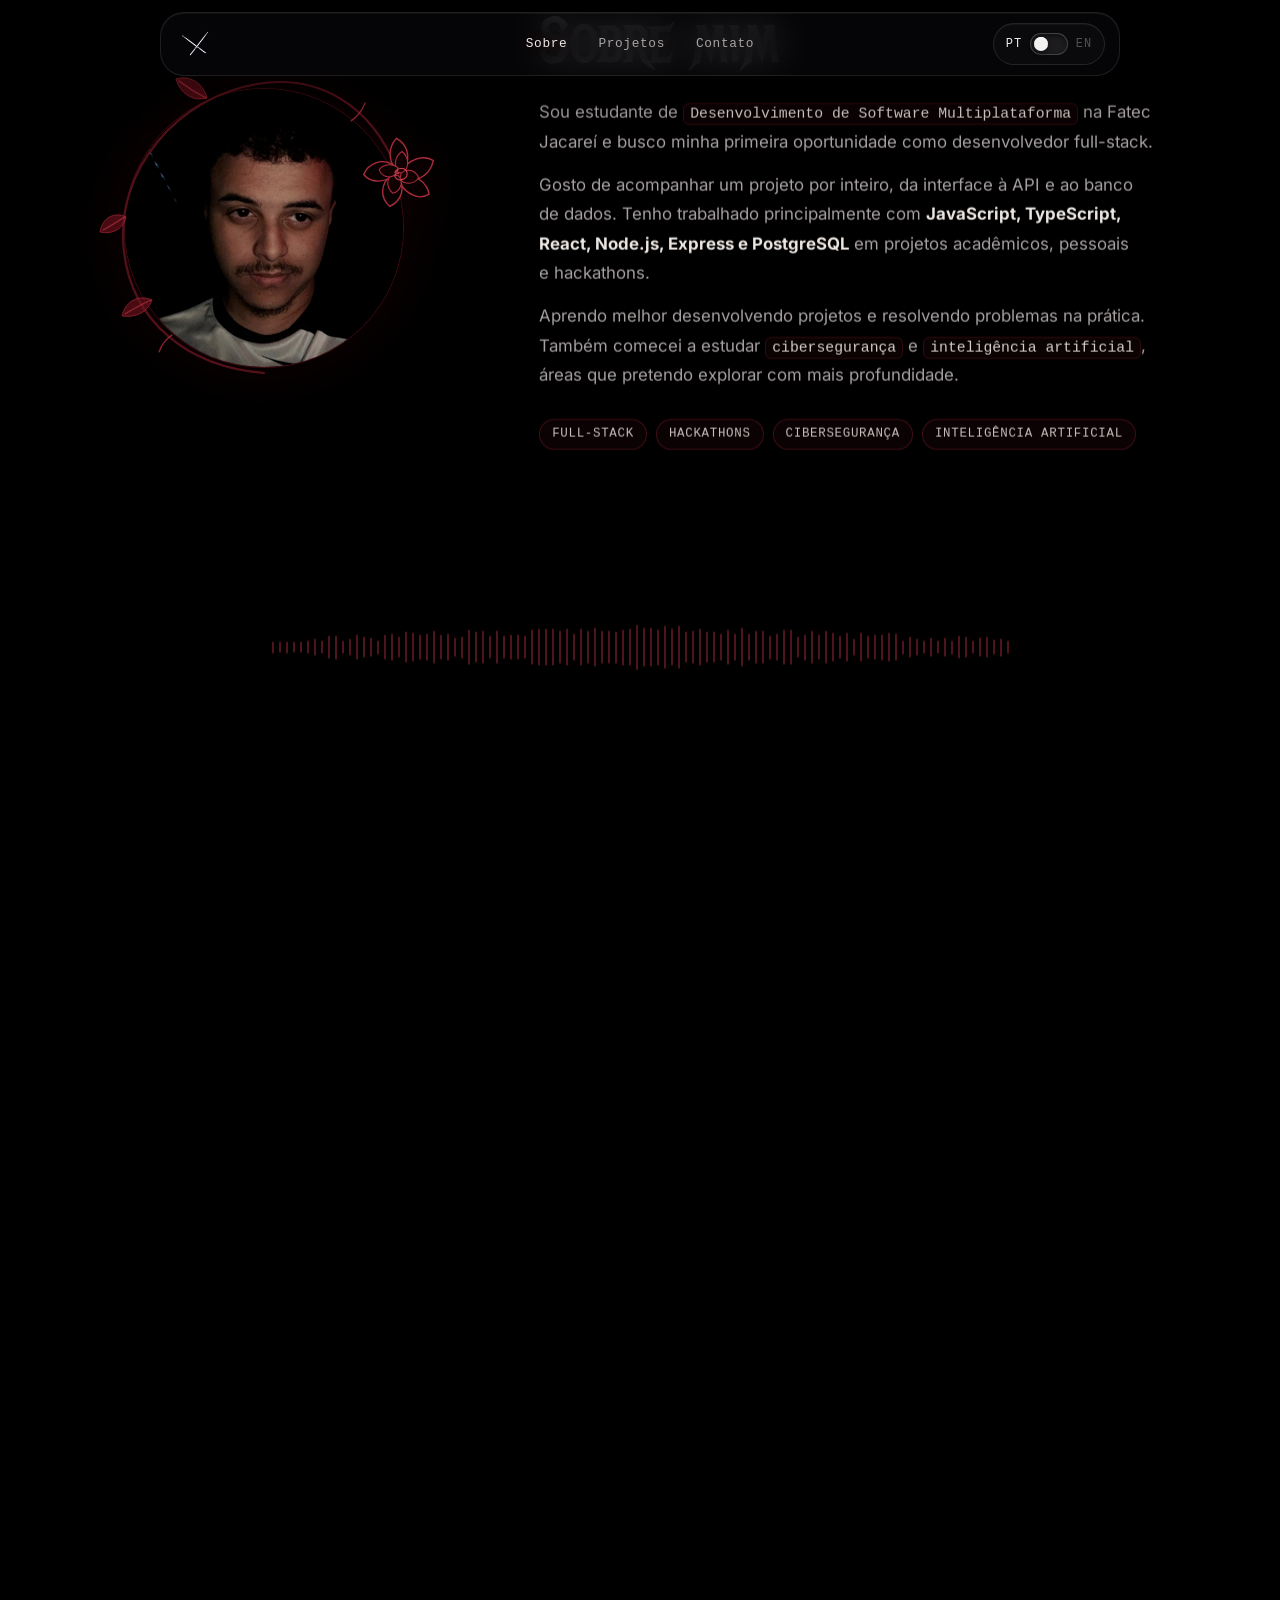
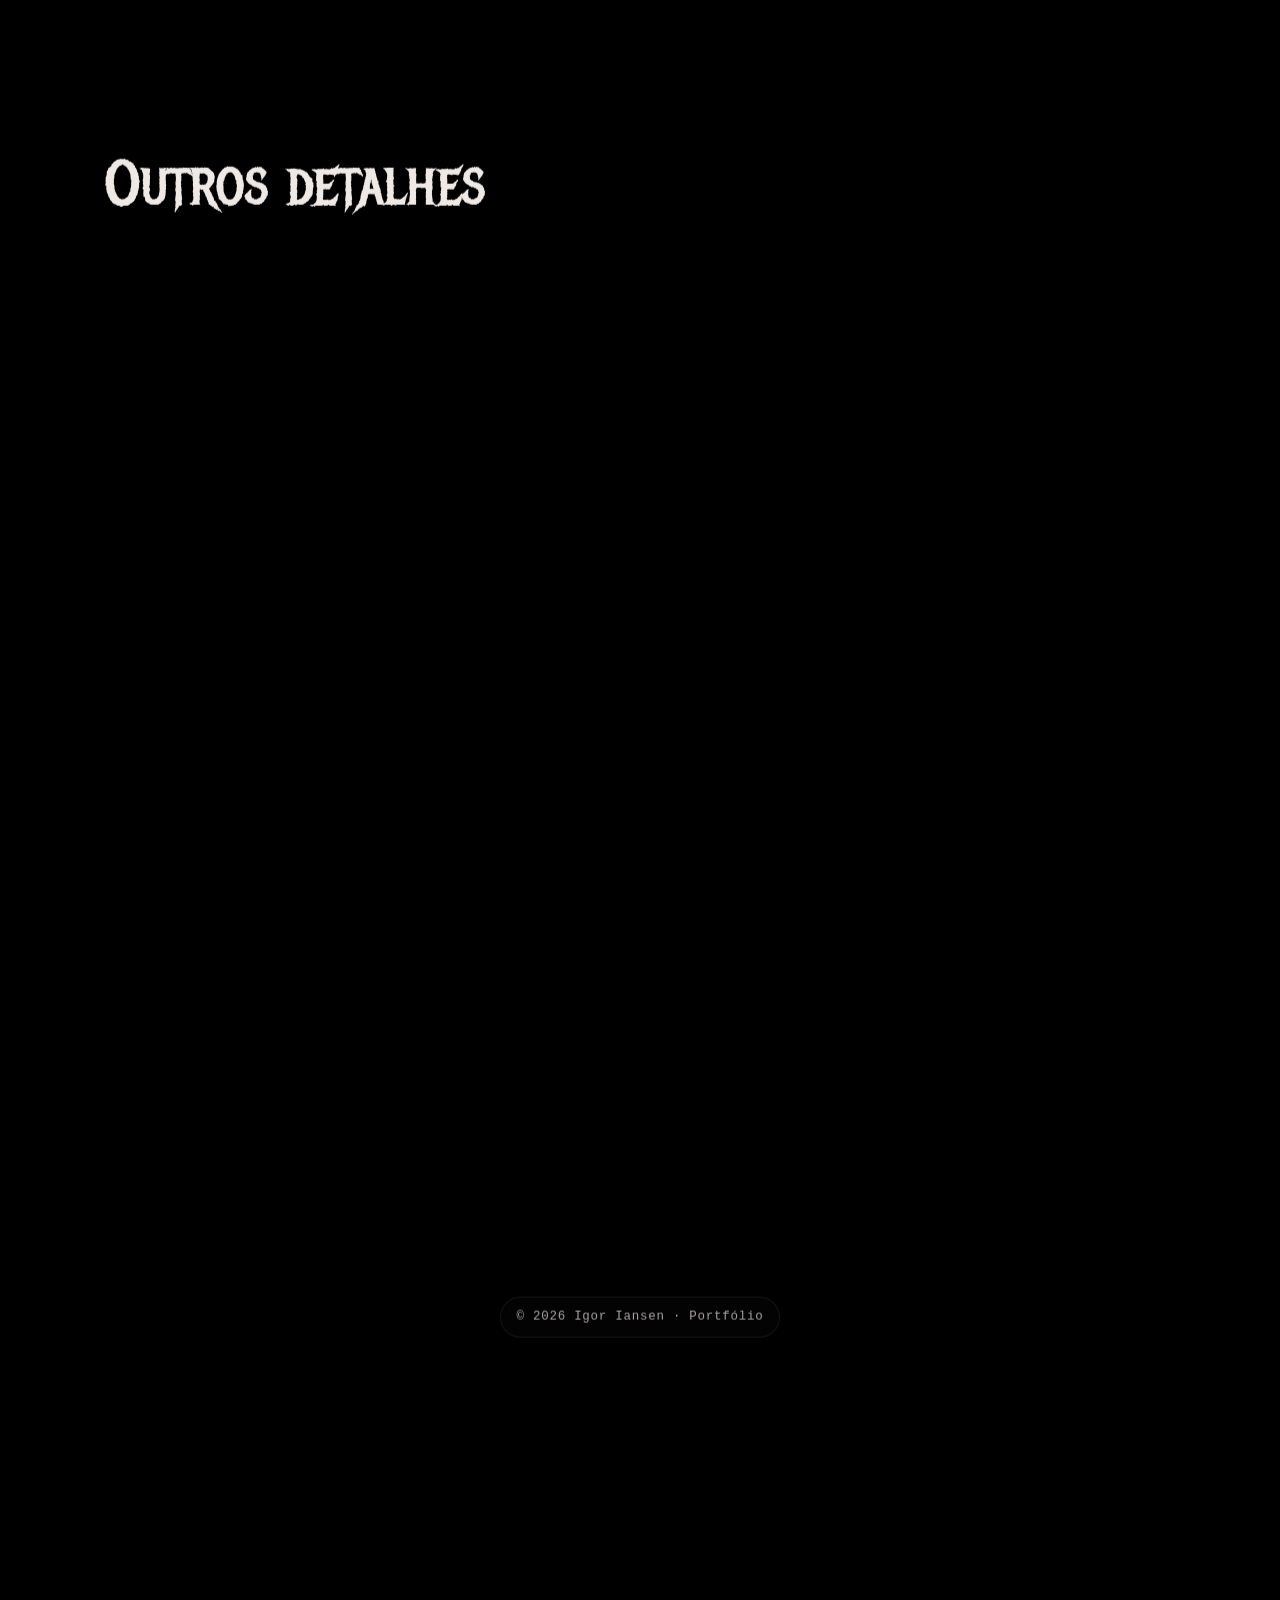
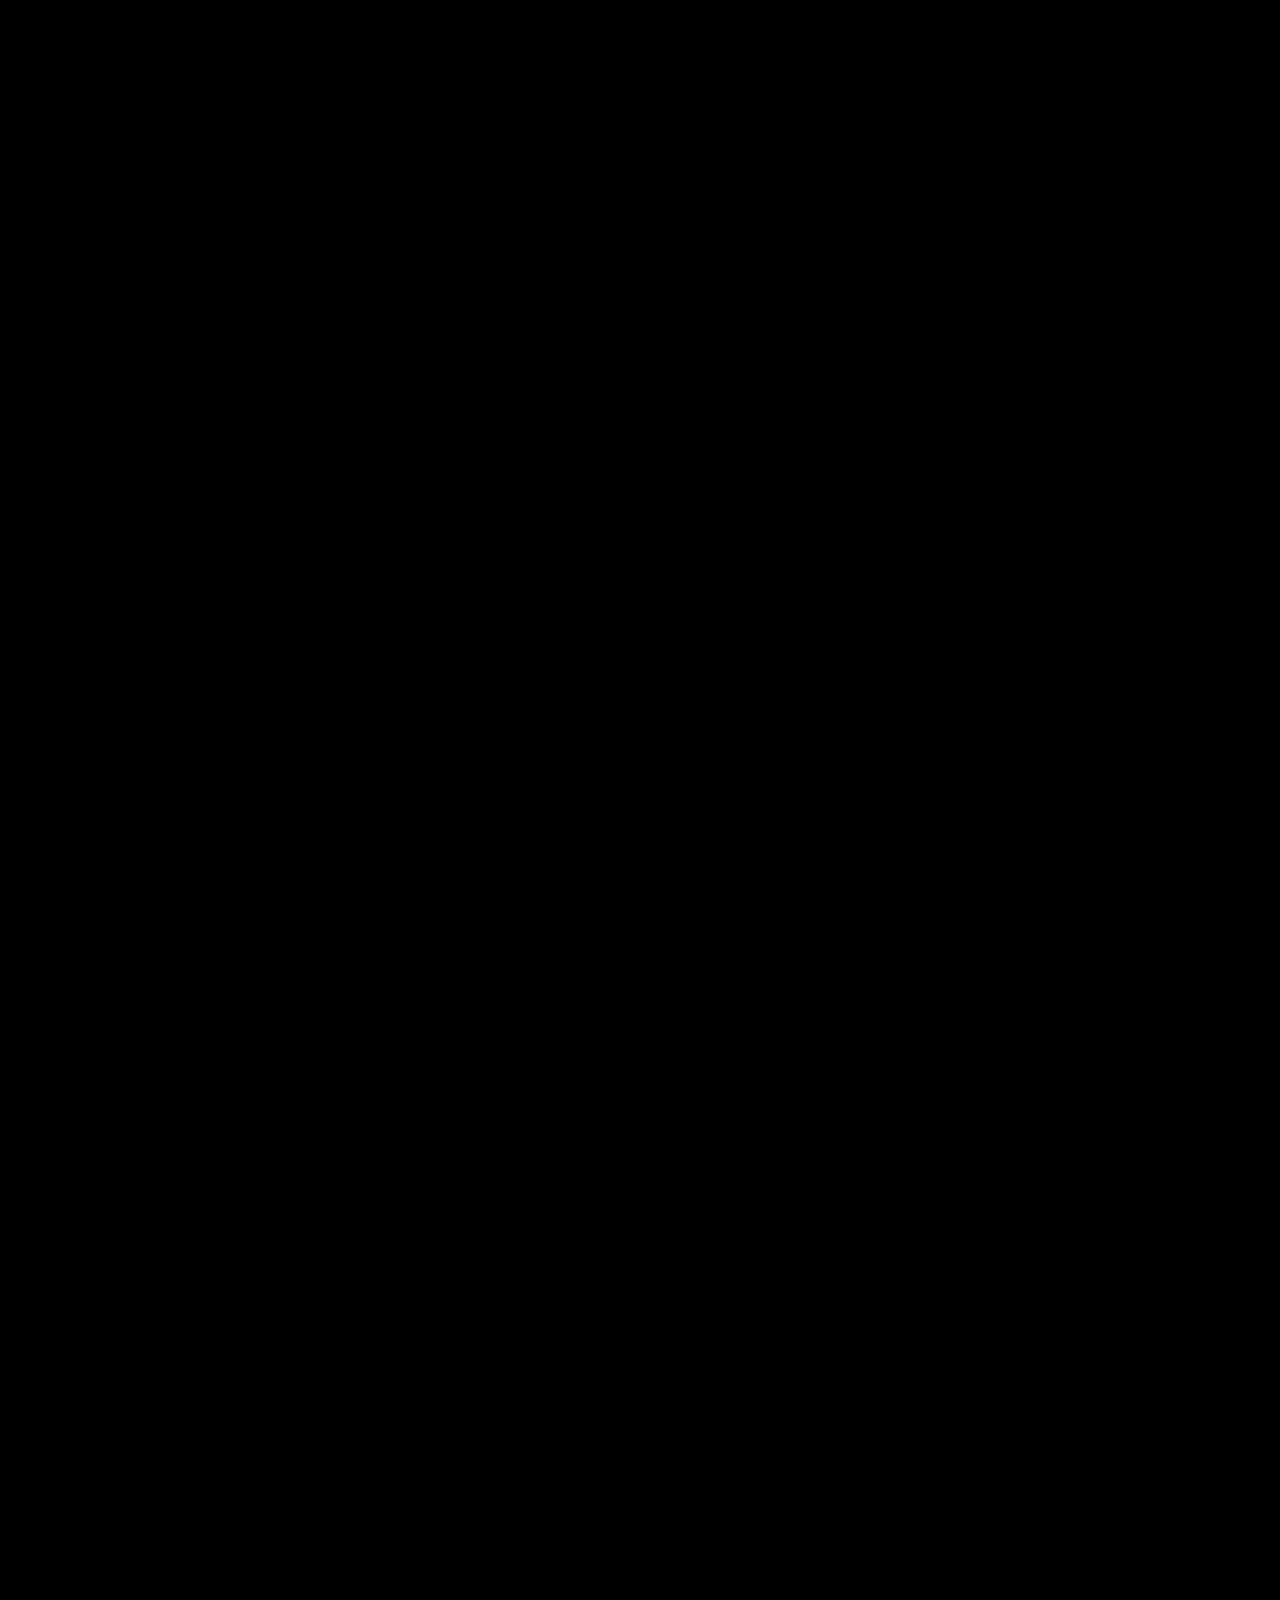
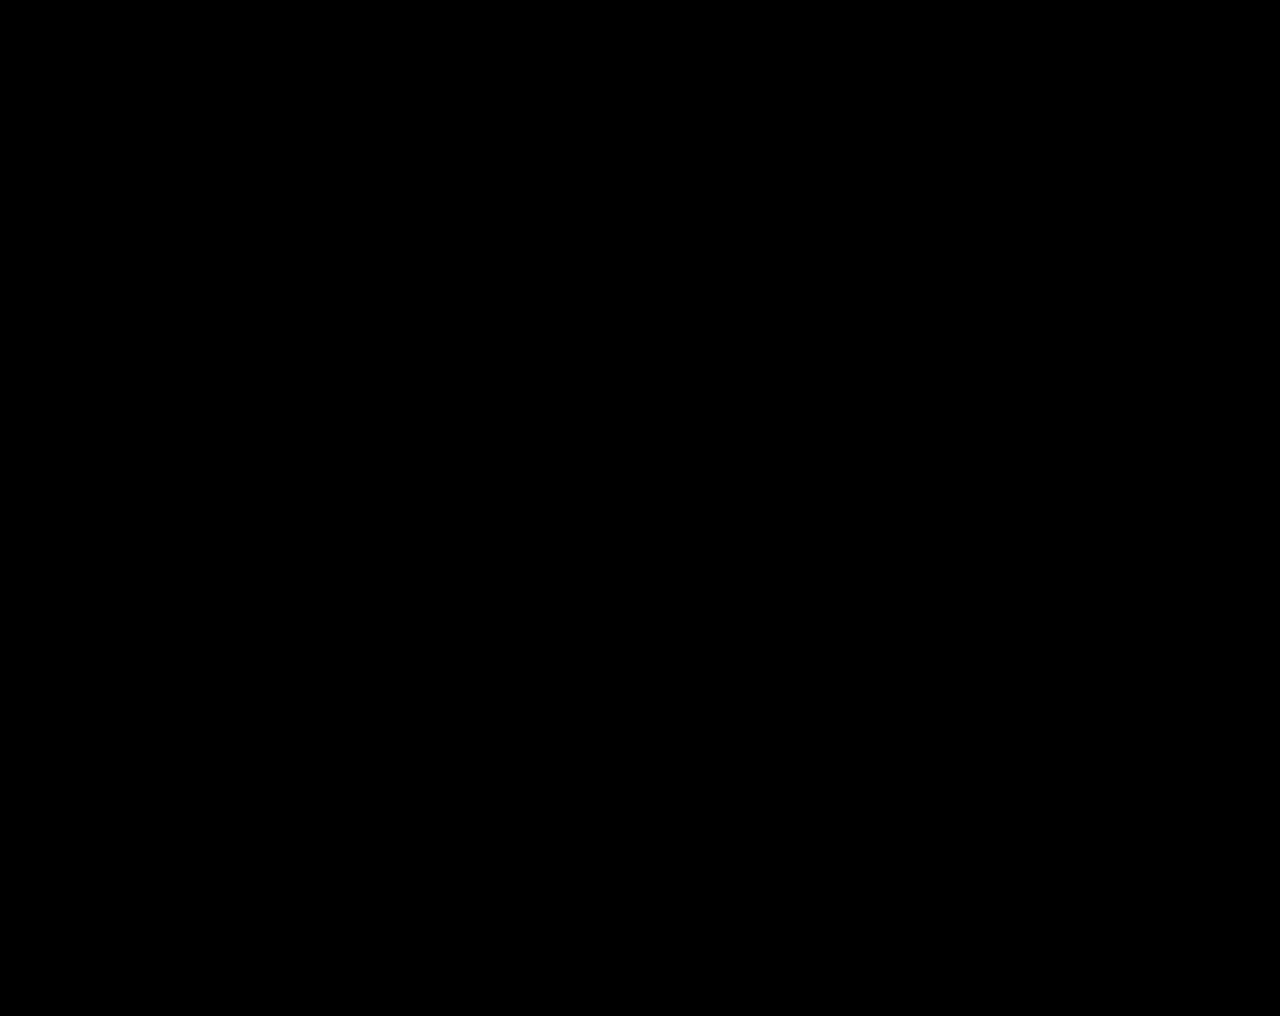
==== docs/index.html @ 5fbe1f59 "feat: estrutura versao completa do portfolio" ====
<!doctype html>
<html lang="pt-BR">
  <head>
    <meta charset="UTF-8" />
    <meta name="viewport" content="width=device-width, initial-scale=1.0" />
    <title>Igor Iansen — Portfólio</title>
    <meta
      name="description"
      content="Portfólio de Igor Iansen, estudante de Desenvolvimento de Software Multiplataforma e desenvolvedor full-stack em início de carreira."
    />
    <meta name="theme-color" content="#000000" />
    <meta name="color-scheme" content="dark" />

    <link
      rel="preload"
      href="assets/fonts/metal-mania-v23-latin-regular.woff2"
      as="font"
      type="font/woff2"
      crossorigin
    />
    <link
      rel="preload"
      href="assets/fonts/inter-v20-latin-regular.woff2"
      as="font"
      type="font/woff2"
      crossorigin
    />
    <link
      rel="preload"
      href="assets/fonts/inter-v20-latin-700.woff2"
      as="font"
      type="font/woff2"
      crossorigin
    />

    <link rel="stylesheet" href="assets/css/style.css" />
    <link rel="stylesheet" href="assets/css/navbar.css" />
    <link rel="stylesheet" href="assets/css/hero.css" />
    <link rel="stylesheet" href="assets/css/stack.css" />
    <link rel="stylesheet" href="assets/css/about.css" />
    <link rel="stylesheet" href="assets/css/projects.css" />
    <link rel="stylesheet" href="assets/css/sections.css" />
    <link rel="stylesheet" href="assets/css/modal.css" />
    <link rel="stylesheet" href="assets/css/responsive.css" />
  </head>
  <body>
    <a class="skip-link" href="#conteudo" data-i18n="aria.pular"
      >Pular para o conteúdo</a
    >

    <canvas id="linesCanvas" aria-hidden="true"></canvas>
    <canvas id="cursorCanvas" aria-hidden="true"></canvas>

    <div class="finale" id="finale">
      <canvas id="galaxyCanvas" aria-hidden="true"></canvas>
    </div>
    <svg class="svg-defs" aria-hidden="true">
      <filter id="grain-texture">
        <feTurbulence
          type="fractalNoise"
          baseFrequency="0.9"
          numOctaves="2"
          seed="3"
          result="grain"
        />
        <feColorMatrix
          in="grain"
          type="matrix"
          values="0 0 0 0 0  0 0 0 0 0  0 0 0 0 0  0 0 0 0.07 0"
        />
      </filter>
    </svg>

    <header class="navbar" id="navbar">
      <a
        class="navbar__home"
        href="#hero"
        aria-label="Voltar ao início"
        data-i18n-aria="aria.inicio"
      >
        <img
          src="assets/media/drumsticks-navbar.png"
          alt=""
          width="192"
          height="158"
        />
      </a>

      <nav
        class="navbar__links"
        aria-label="Navegação principal"
        data-i18n-aria="aria.navegacao"
      >
        <a
          class="navbar__nav-link"
          href="#sobre"
          data-i18n="nav.sobre"
          data-text="Sobre"
          >Sobre</a
        >
        <a
          class="navbar__nav-link"
          href="#projetos"
          data-i18n="nav.projetos"
          data-text="Projetos"
          >Projetos</a
        >
        <a
          class="navbar__nav-link"
          href="#contato"
          data-i18n="nav.contato"
          data-text="Contato"
          >Contato</a
        >
      </nav>

      <button
        class="navbar__lang"
        id="langToggle"
        type="button"
        role="switch"
        aria-checked="false"
        aria-label="Mudar para inglês"
        data-i18n-aria="aria.idioma"
      >
        <span
          class="navbar__lang-label navbar__lang-label--pt"
          aria-hidden="true"
          >PT</span
        >
        <span class="navbar__lang-track" aria-hidden="true"
          ><span class="navbar__lang-thumb"></span
        ></span>
        <span
          class="navbar__lang-label navbar__lang-label--en"
          aria-hidden="true"
          >EN</span
        >
      </button>
    </header>

    <div id="scrollContainer">
      <main id="conteudo">
        <section class="hero" id="hero">
          <div class="hero__catalog" aria-hidden="true">
            <span>SIDE A</span><span>TRACK 01</span><span>DSM / 2026</span>
          </div>
          <div class="hero__content">
            <h1 class="hero__title" data-i18n="hero.title">
              <span class="hero__name">Igor Iansen</span>
              <span class="hero__statement"
                >Desenvolvimento full-stack,
                <em
                  class="hero__rupture"
                  data-text="da interface ao banco de dados."
                  >da interface ao banco de dados.</em
                ></span
              >
            </h1>
            <p class="hero__subtitle" data-i18n="hero.subtitle">
              Sou estudante de Desenvolvimento de Software Multiplataforma na
              Fatec Jacareí. Aqui reúno projetos acadêmicos, pessoais e
              trabalhos desenvolvidos em hackathons.
            </p>
            <div class="hero__scroll-hint" data-i18n="hero.scroll">
              ↓ conheça meu trabalho
            </div>
          </div>
        </section>

        <section
          class="ticker"
          tabindex="0"
          aria-label="Tecnologias e ferramentas"
          data-i18n-aria="aria.stack"
        >
          <h2 class="ticker__label" data-i18n="stack.titulo">
            TECNOLOGIAS / FERRAMENTAS
          </h2>
          <div class="ticker__track" id="stackTicker">
            <ul class="ticker__group">
              <li class="ticker-tech">
                <svg aria-hidden="true" focusable="false"><use href="assets/icons/stack.svg#html5"></use></svg><span
                  >HTML5</span
                >
              </li>
              <li class="ticker-tech">
                <svg aria-hidden="true" focusable="false"><use href="assets/icons/stack.svg#css"></use></svg><span>CSS</span>
              </li>
              <li class="ticker-tech">
                <svg aria-hidden="true" focusable="false"><use href="assets/icons/stack.svg#javascript"></use></svg><span
                  >JavaScript</span
                >
              </li>
              <li class="ticker-tech">
                <svg aria-hidden="true" focusable="false"><use href="assets/icons/stack.svg#typescript"></use></svg><span
                  >TypeScript</span
                >
              </li>
              <li class="ticker-tech">
                <svg aria-hidden="true" focusable="false"><use href="assets/icons/stack.svg#python"></use></svg><span
                  >Python</span
                >
              </li>
              <li class="ticker-tech">
                <svg aria-hidden="true" focusable="false"><use href="assets/icons/stack.svg#nodedotjs"></use></svg><span
                  >Node.js</span
                >
              </li>
              <li class="ticker-tech">
                <svg aria-hidden="true" focusable="false"><use href="assets/icons/stack.svg#react"></use></svg><span
                  >React</span
                >
              </li>
              <li class="ticker-tech">
                <svg aria-hidden="true" focusable="false"><use href="assets/icons/stack.svg#kotlin"></use></svg><span
                  >Kotlin</span
                >
              </li>
              <li class="ticker-tech">
                <svg aria-hidden="true" focusable="false"><use href="assets/icons/stack.svg#jetpackcompose"></use></svg><span
                  >Jetpack Compose</span
                >
              </li>
              <li class="ticker-tech">
                <svg aria-hidden="true" focusable="false"><use href="assets/icons/stack.svg#insomnia"></use></svg><span
                  >Insomnia</span
                >
              </li>
              <li class="ticker-tech">
                <svg aria-hidden="true" focusable="false"><use href="assets/icons/stack.svg#figma"></use></svg><span
                  >Figma</span
                >
              </li>
              <li class="ticker-tech">
                <svg aria-hidden="true" focusable="false"><use href="assets/icons/stack.svg#postgresql"></use></svg><span
                  >PostgreSQL</span
                >
              </li>
              <li class="ticker-tech">
                <svg aria-hidden="true" focusable="false"><use href="assets/icons/stack.svg#docker"></use></svg><span
                  >Docker</span
                >
              </li>
              <li class="ticker-tech">
                <svg aria-hidden="true" focusable="false"><use href="assets/icons/stack.svg#tailwindcss"></use></svg><span
                  >Tailwind CSS</span
                >
              </li>
              <li class="ticker-tech">
                <svg aria-hidden="true" focusable="false"><use href="assets/icons/stack.svg#express"></use></svg><span
                  >Express</span
                >
              </li>
              <li class="ticker-tech">
                <svg aria-hidden="true" focusable="false"><use href="assets/icons/stack.svg#git"></use></svg><span>Git</span>
              </li>
              <li class="ticker-tech">
                <svg aria-hidden="true" focusable="false"><use href="assets/icons/stack.svg#supabase"></use></svg><span
                  >Supabase</span
                >
              </li>
              <li class="ticker-tech">
                <svg aria-hidden="true" focusable="false"><use href="assets/icons/stack.svg#vercel"></use></svg><span
                  >Vercel</span
                >
              </li>
              <li class="ticker-tech">
                <svg aria-hidden="true" focusable="false"><use href="assets/icons/stack.svg#render"></use></svg><span
                  >Render</span
                >
              </li>
              <li class="ticker-tech">
                <svg aria-hidden="true" focusable="false"><use href="assets/icons/stack.svg#vite"></use></svg><span
                  >Vite</span
                >
              </li>
              <li class="ticker-tech">
                <svg aria-hidden="true" focusable="false"><use href="assets/icons/stack.svg#androidstudio"></use></svg><span
                  >Android Studio</span
                >
              </li>
            </ul>
          </div>
        </section>

        <section class="sobre reveal" id="sobre">
          <div class="sobre__foto">
            <svg class="vine" viewBox="0 0 320 320" aria-hidden="true">
              <path
                class="vine__stem vine__stem--1"
                pathLength="1"
                d="M 160 305 C 83 299, 28 253, 20 184 C 10 101, 75 29, 153 16 C 213 6, 267 35, 294 104"
                fill="none"
                stroke="var(--blood)"
                stroke-width="2.2"
                stroke-linecap="round"
              />

              <g class="vine__leaf" style="--delay: 0.45s">
                <path
                  class="leaf__blade"
                  d="M 48 232 C 34 226, 21 234, 18 248 C 32 250, 44 244, 48 232 Z"
                />
                <path
                  class="leaf__vein"
                  d="M 21 246 C 31 240, 38 236, 47 232"
                />
              </g>
              <g class="vine__leaf" style="--delay: 0.8s">
                <path
                  class="leaf__blade"
                  d="M 22 149 C 9 143, -2 151, -4 164 C 9 167, 20 160, 22 149 Z"
                />
                <path class="leaf__vein" d="M -1 162 C 8 157, 14 153, 21 149" />
              </g>
              <g class="vine__leaf" style="--delay: 1.15s">
                <path
                  class="leaf__blade"
                  d="M 103 30 C 99 15, 86 7, 72 11 C 76 25, 88 34, 103 30 Z"
                />
                <path class="leaf__vein" d="M 75 13 C 84 20, 92 25, 102 30" />
              </g>

              <path
                class="vine__thorn"
                style="--delay: 1.35s"
                d="M 68 267 Q 59 273, 55 284"
              />
              <path
                class="vine__thorn"
                style="--delay: 1.55s"
                d="M 247 53 Q 257 46, 261 35"
              />

              <g class="vine__rose" transform="translate(294 104) scale(.82)">
                <path
                  class="petal petal--1"
                  pathLength="1"
                  d="M 0 0 C -12 -12, -13 -29, -2 -41 C 11 -34, 16 -18, 8 -5 Z"
                />
                <path
                  class="petal petal--2"
                  pathLength="1"
                  d="M 3 0 C 13 -15, 30 -22, 43 -14 C 40 1, 27 12, 10 10 Z"
                />
                <path
                  class="petal petal--3"
                  pathLength="1"
                  d="M 4 4 C 20 2, 35 12, 38 27 C 25 35, 10 27, 2 13 Z"
                />
                <path
                  class="petal petal--4"
                  pathLength="1"
                  d="M 0 5 C 10 20, 4 35, -10 42 C -22 32, -22 15, -8 3 Z"
                />
                <path
                  class="petal petal--5"
                  pathLength="1"
                  d="M -3 2 C -16 14, -33 14, -42 3 C -36 -11, -20 -17, -6 -9 Z"
                />

                <path
                  class="petal petal--inner petal--6"
                  pathLength="1"
                  d="M 0 0 C -6 -10, -3 -20, 5 -25 C 14 -17, 14 -5, 5 2 Z"
                />
                <path
                  class="petal petal--inner petal--7"
                  pathLength="1"
                  d="M 4 1 C 12 -5, 22 -2, 25 7 C 20 15, 9 16, 2 9 Z"
                />
                <path
                  class="petal petal--inner petal--8"
                  pathLength="1"
                  d="M 1 5 C 7 13, 3 23, -6 26 C -14 20, -15 9, -7 3 Z"
                />
                <path
                  class="petal petal--inner petal--9"
                  pathLength="1"
                  d="M -3 3 C -10 9, -20 6, -23 -3 C -17 -10, -7 -11, 0 -5 Z"
                />
                <path
                  class="rose__spiral"
                  pathLength="1"
                  d="M -4 1 C -1 -6, 10 -6, 11 1 C 12 8, 3 12, -2 8 C -6 5, -3 1, 1 2"
                />
              </g>
            </svg>
            <img
              class="profile-photo"
              src="assets/media/profile-700.jpg"
              alt="Foto de Igor Iansen"
              data-i18n-alt="sobre.foto.alt"
              width="700"
              height="660"
              loading="lazy"
              decoding="async"
            />
          </div>
          <div class="sobre__conteudo">
            <h2
              class="glitch-heading"
              data-i18n="sobre.titulo"
              data-text="Sobre mim"
            >
              Sobre mim
            </h2>
            <div class="sobre__texto">
              <p data-i18n="sobre.texto.1">
                Sou estudante de
                <code>Desenvolvimento de Software Multiplataforma</code> na
                Fatec Jacareí e busco minha primeira oportunidade como
                desenvolvedor full-stack.
              </p>
              <p data-i18n="sobre.texto.2">
                Gosto de acompanhar um projeto por inteiro, da interface à API e
                ao banco de dados. Tenho trabalhado principalmente com
                <strong
                  >JavaScript, TypeScript, React, Node.js, Express e
                  PostgreSQL</strong
                >
                em projetos acadêmicos, pessoais e hackathons.
              </p>
              <p data-i18n="sobre.texto.3">
                Aprendo melhor desenvolvendo projetos e resolvendo problemas na
                prática. Também comecei a estudar <code>cibersegurança</code> e
                <code>inteligência artificial</code>, áreas que pretendo
                explorar com mais profundidade.
              </p>
            </div>
            <ul
              class="sobre__interesses"
              aria-label="Áreas de interesse"
              data-i18n-aria="aria.interesses"
            >
              <li data-i18n="sobre.interesse.fullstack">Full-stack</li>
              <li data-i18n="sobre.interesse.hackathons">Hackathons</li>
              <li data-i18n="sobre.interesse.cyber">Cibersegurança</li>
              <li data-i18n="sobre.interesse.ai">Inteligência artificial</li>
            </ul>
          </div>
        </section>

        <div class="soundwave" aria-hidden="true" id="soundwave"></div>

        <section class="projetos" id="projetos">
          <div class="projetos__header reveal">
            <div>
              <h2
                class="glitch-heading"
                data-i18n="projetos.titulo"
                data-text="Projetos"
              >
                Projetos
              </h2>
            </div>

            <div class="projetos__controls">
              <div
                class="projetos__filtros"
                aria-label="Filtrar projetos"
                data-i18n-aria="aria.filtros"
              >
                <button
                  class="filtro-btn is-active"
                  type="button"
                  data-categoria="todos"
                  aria-pressed="true"
                  data-i18n="projetos.filtro.todos"
                >
                  Todos
                </button>
                <button
                  class="filtro-btn"
                  type="button"
                  data-categoria="academico"
                  aria-pressed="false"
                  data-i18n="projetos.filtro.academicos"
                >
                  Acadêmicos
                </button>
                <button
                  class="filtro-btn"
                  type="button"
                  data-categoria="profissional"
                  aria-pressed="false"
                  data-i18n="projetos.filtro.profissionais"
                >
                  Profissionais
                </button>
                <button
                  class="filtro-btn"
                  type="button"
                  data-categoria="pessoal"
                  aria-pressed="false"
                  data-i18n="projetos.filtro.pessoais"
                >
                  Pessoais
                </button>
              </div>

              <div
                class="projetos__view-toggle"
                role="group"
                aria-label="Modo de visualização"
                data-i18n-aria="aria.visualizacao"
              >
                <button
                  class="view-btn is-active"
                  type="button"
                  data-view="grid"
                  aria-label="Visualização em grade"
                  data-i18n-aria="aria.grade"
                  aria-pressed="true"
                >
                  ▦
                </button>
                <button
                  class="view-btn"
                  type="button"
                  data-view="list"
                  aria-label="Visualização em lista"
                  data-i18n-aria="aria.lista"
                  aria-pressed="false"
                >
                  ☰
                </button>
              </div>
            </div>
          </div>

          <div
            class="projetos__grid"
            id="projetosGrid"
            data-view="grid"
            aria-live="polite"
          ></div>
        </section>

        <section class="info-complementar reveal" id="info">
          <h2
            class="glitch-heading"
            data-i18n="info.titulo"
            data-text="Outros detalhes"
          >
            Outros detalhes
          </h2>
          <div class="info-complementar__grid">
            <article class="info-card">
              <h3 data-i18n="info.formacao">Formação acadêmica</h3>
              <p data-i18n="info.formacao.texto">
                Curso Desenvolvimento de Software Multiplataforma na Fatec
                Jacareí e estou atualmente no 2º semestre.
              </p>
            </article>
            <article class="info-card">
              <h3 data-i18n="info.foco">Foco atual</h3>
              <p data-i18n="info.foco.texto">
                Estou aprofundando meus conhecimentos em desenvolvimento
                full-stack, com atenção ao front-end, back-end e banco de dados.
              </p>
            </article>
            <article class="info-card">
              <h3 data-i18n="info.hobbies">Hobbies e interesses</h3>
              <p data-i18n="info.hobbies.texto">
                Fora da programação, toco bateria e gosto de música emo e
                alternativa, jogos e cultura gótica.
              </p>
            </article>
          </div>
        </section>

        <section class="contato reveal" id="contato">
          <h2
            class="glitch-heading"
            data-i18n="contato.titulo"
            data-text="Vamos conversar?"
          >
            Vamos conversar?
          </h2>
          <div class="contato__links">
            <a
              href="https://github.com/igoriansen"
              target="_blank"
              rel="noopener"
              class="btn-contato"
              >GitHub</a
            >
            <a
              href="https://br.linkedin.com/in/igoriansen"
              target="_blank"
              rel="noopener"
              class="btn-contato"
              >LinkedIn</a
            >
          </div>
        </section>
      </main>

      <footer class="footer">
        <p data-i18n="footer.texto">© 2026 Igor Iansen · Portfólio</p>
      </footer>

      <div class="galaxy-reveal" id="galaxyReveal" aria-hidden="true"></div>
    </div>

    <div id="scrollSpacer" aria-hidden="true"></div>

    <div class="modal-overlay" id="modalOverlay" aria-hidden="true" inert>
      <div
        class="modal"
        role="dialog"
        aria-modal="true"
        aria-labelledby="modalTitle"
        tabindex="-1"
      >
        <button
          class="modal__close"
          id="modalClose"
          type="button"
          aria-label="Fechar"
          data-i18n-aria="aria.fechar"
        >
          ×
        </button>
        <p class="modal__categoria" id="modalCategoria"></p>
        <h3 class="glitch-heading" id="modalTitle" data-text=""></h3>
        <p class="modal__semestre" id="modalSemestre"></p>

        <div class="modal__field">
          <span class="modal__field-label" data-i18n="modal.descricao"
            >Descrição</span
          >
          <p id="modalDescricao"></p>
        </div>

        <div class="modal__field">
          <span class="modal__field-label" data-i18n="modal.contribuicao"
            >Contribuição pessoal</span
          >
          <p id="modalContribuicao"></p>
        </div>

        <div class="modal__field">
          <span class="modal__field-label" data-i18n="modal.tecnologias"
            >Tecnologias</span
          >
          <div class="modal__tech-list" id="modalTech"></div>
        </div>

        <a
          href="#"
          id="modalRepoLink"
          class="btn-contato"
          target="_blank"
          rel="noopener"
          data-i18n="modal.repo"
          >Ver repositório →</a
        >
      </div>
    </div>

    <script src="assets/js/main.js" type="module"></script>
  </body>
</html>
---- docs/assets/css/style.css ----
@font-face {
  font-family: "Metal Mania";
  src: url("../fonts/metal-mania-v23-latin-regular.woff2") format("woff2");
  font-weight: 400;
  font-display: swap;
}

@font-face {
  font-family: "Inter";
  src: url("../fonts/inter-v20-latin-regular.woff2") format("woff2");
  font-weight: 400;
  font-display: swap;
}

@font-face {
  font-family: "Inter";
  src: url("../fonts/inter-v20-latin-700.woff2") format("woff2");
  font-weight: 700;
  font-display: swap;
}

:root {
  color-scheme: dark;
  --bg: #000;
  --surface: rgba(10, 10, 12, 0.92);
  --surface-hover: rgba(17, 17, 20, 0.96);
  --blood: #55131b;
  --blood-light: #b83242;
  --blood-soft: rgba(184, 50, 66, 0.09);
  --text: #eee9e5;
  --text-dim: #aaa3a4;
  --line: rgba(238, 233, 229, 0.11);
  --line-strong: rgba(238, 233, 229, 0.2);
  --line-red: rgba(184, 50, 66, 0.3);
  --font-display: "Metal Mania", Georgia, serif;
  --font-body: "Inter", system-ui, sans-serif;
  --font-mono: "Courier New", monospace;
  --page-pad: clamp(20px, 5vw, 72px);
  --content: 1200px;
  --radius-lg: 30px;
  --ease-out: cubic-bezier(0.16, 1, 0.3, 1);
}

*,
*::before,
*::after {
  box-sizing: border-box;
}
* {
  margin: 0;
  padding: 0;
}

html {
  scrollbar-color: var(--blood) #050505;
  scrollbar-width: thin;
}

::-webkit-scrollbar {
  width: 8px;
}
::-webkit-scrollbar-track {
  background: #050505;
}
::-webkit-scrollbar-thumb {
  background: var(--blood);
  border: 2px solid #050505;
}
::selection {
  color: #fff;
  background: var(--blood);
}

body {
  min-width: 300px;
  overflow-x: hidden;
  background: var(--bg);
  color: var(--text);
  font-family: var(--font-body);
  line-height: 1.6;
  text-rendering: optimizeLegibility;
}

body.modal-aberto {
  overflow: hidden;
}
html.is-paused *,
html.is-paused *::before,
html.is-paused *::after {
  animation-play-state: paused !important;
}
button,
a {
  -webkit-tap-highlight-color: transparent;
}
button {
  font: inherit;
}
a {
  color: inherit;
}
img {
  display: block;
  max-width: 100%;
}
p {
  text-wrap: pretty;
}
h1,
h2,
h3 {
  font-family: var(--font-display);
  font-weight: 400;
  line-height: 1.08;
}

:focus-visible {
  outline: 2px solid var(--text);
  outline-offset: 5px;
}

#sobre,
#projetos,
#contato {
  scroll-margin-top: 96px;
}

.svg-defs {
  position: absolute;
  width: 0;
  height: 0;
  overflow: hidden;
}

.skip-link {
  position: fixed;
  top: 10px;
  left: 16px;
  z-index: 500;
  padding: 10px 14px;
  border-radius: 999px;
  background: var(--text);
  color: #000;
  text-decoration: none;
  transform: translateY(-160%);
  transition: transform 0.25s var(--ease-out);
}

.skip-link:focus {
  transform: translateY(0);
}

#scrollContainer {
  position: fixed;
  inset: 0 auto auto 0;
  z-index: 2;
  width: 100%;
  background: transparent;
  will-change: transform;
}

#scrollSpacer {
  width: 1px;
}
main,
.footer {
  position: relative;
  background: transparent;
}

body::before {
  content: "";
  position: fixed;
  inset: 0;
  z-index: 5;
  pointer-events: none;
  filter: url(#grain-texture);
  opacity: 0.42;
}

#linesCanvas,
#cursorCanvas {
  position: fixed;
  inset: 0;
  width: 100%;
  height: 100%;
  pointer-events: none;
}

#linesCanvas {
  z-index: 1;
  opacity: 0.9;
}
#cursorCanvas {
  z-index: 500;
}

@media (hover: hover) and (pointer: fine) {
  html.has-custom-cursor,
  html.has-custom-cursor * {
    cursor: none !important;
  }
}

.finale {
  position: fixed;
  inset: 0;
  z-index: 0;
  overflow: hidden;
  background: #000;
  clip-path: inset(100% 0 0 0);
  will-change: clip-path;
}

#galaxyCanvas {
  display: block;
  width: 100%;
  height: 100%;
}
.galaxy-reveal {
  position: relative;
  height: 180vh;
  pointer-events: none;
}

.cursor-pulse {
  position: fixed;
  z-index: 501;
  width: 9px;
  height: 9px;
  border: 1px solid rgba(238, 233, 229, 0.58);
  border-radius: 50%;
  pointer-events: none;
  transform: translate(-50%, -50%) scale(0.2);
  animation: cursor-pulse 0.45s var(--ease-out) forwards;
}

@keyframes cursor-pulse {
  to {
    opacity: 0;
    transform: translate(-50%, -50%) scale(2.8);
    border-color: rgba(238, 233, 229, 0.12);
  }
}
---- docs/assets/css/navbar.css ----
.navbar {
  position: fixed;
  top: 12px;
  left: 50%;
  z-index: 100;
  display: grid;
  grid-template-columns: minmax(0, 1fr) auto minmax(0, 1fr);
  align-items: center;
  justify-content: space-between;
  width: min(calc(100% - 32px), 960px);
  padding: 10px 14px;
  border: 1px solid var(--line);
  border-radius: 24px;
  background: rgba(7, 7, 9, 0.84);
  box-shadow:
    0 16px 46px rgba(0, 0, 0, 0.4),
    inset 0 1px 0 rgba(255, 255, 255, 0.05);
  transform: translateX(-50%);
  backdrop-filter: blur(18px) saturate(1.1);
  -webkit-backdrop-filter: blur(18px) saturate(1.1);
  transition:
    padding 0.3s ease,
    background 0.3s ease,
    border-color 0.3s ease;
}

.navbar.is-scrolled {
  padding: 8px 12px;
  background: rgba(5, 5, 7, 0.94);
  border-color: rgba(184, 50, 66, 0.2);
}

.navbar__home {
  display: grid;
  width: 42px;
  height: 42px;
  place-items: center;
  border: 0;
  color: var(--text);
  background: transparent;
  text-decoration: none;
}

.navbar__home img {
  width: 27px;
  height: auto;
  transform: rotate(-8deg);
  transition:
    transform 0.65s cubic-bezier(0.34, 1.4, 0.64, 1),
    filter 0.25s ease;
}

.navbar__home:hover img,
.navbar__home:focus-visible img {
  transform: rotate(352deg) scale(1.06);
  filter: brightness(1.18);
}

.navbar__links {
  display: flex;
  align-items: center;
  justify-self: center;
  gap: 3px;
}

.navbar__nav-link {
  position: relative;
  isolation: isolate;
  display: flex;
  min-height: 42px;
  align-items: center;
  padding: 10px 14px;
  border-radius: 999px;
  color: var(--text-dim);
  font: 0.8rem/1 var(--font-mono);
  letter-spacing: 0.05em;
  text-decoration: none;
  transition:
    color 0.25s ease,
    transform 0.25s var(--ease-out);
}

.navbar__nav-link::before,
.navbar__nav-link::after {
  content: attr(data-text);
  position: absolute;
  top: 10px;
  left: 14px;
  z-index: 1;
  color: inherit;
  white-space: nowrap;
  opacity: 0;
  pointer-events: none;
}

.navbar__nav-link:hover,
.navbar__nav-link:focus-visible {
  color: var(--text);
  animation: nav-glitch-main 0.9s steps(1, end) infinite;
}

.navbar__nav-link:hover::before,
.navbar__nav-link:focus-visible::before {
  color: var(--blood-light);
  text-shadow: 2px 0 rgba(212, 58, 75, 0.55);
  animation: nav-glitch-red 0.62s steps(1, end) infinite;
}

.navbar__nav-link:hover::after,
.navbar__nav-link:focus-visible::after {
  color: #d9f8ff;
  text-shadow: -2px 0 rgba(217, 248, 255, 0.42);
  animation: nav-glitch-blue 0.47s steps(1, end) infinite reverse;
}

.navbar__nav-link.is-current {
  color: var(--text);
  text-shadow: 0 0 16px rgba(184, 50, 66, 0.32);
}

@keyframes nav-glitch-main {
  0%,
  7%,
  13%,
  31%,
  38%,
  71%,
  78%,
  100% {
    transform: translate(0) skewX(0);
    text-shadow: none;
  }
  8% {
    transform: translate(-2px, 1px) skewX(-11deg);
    text-shadow:
      4px 0 var(--blood-light),
      -3px 0 rgba(217, 248, 255, 0.65);
  }
  10% {
    transform: translate(3px, -1px) skewX(7deg);
    text-shadow: -3px 0 var(--blood-light);
  }
  33% {
    transform: translate(-1px) skewX(14deg);
    text-shadow: 3px 0 rgba(217, 248, 255, 0.55);
  }
  36% {
    transform: translate(2px) skewX(-5deg);
    text-shadow: -4px 0 rgba(212, 58, 75, 0.75);
  }
  73% {
    transform: translate(1px, -1px) skewX(-16deg);
    text-shadow:
      5px 0 rgba(212, 58, 75, 0.8),
      -2px 0 rgba(217, 248, 255, 0.45);
  }
  76% {
    transform: translate(-3px, 1px) skewX(5deg);
  }
}

@keyframes nav-glitch-red {
  0%,
  15%,
  21%,
  48%,
  56%,
  82%,
  100% {
    opacity: 0;
    transform: translate(0);
    clip-path: inset(0);
  }
  16% {
    opacity: 0.95;
    transform: translate(-6px, 1px);
    clip-path: inset(7% 0 68%);
  }
  19% {
    opacity: 0.72;
    transform: translate(4px, -1px);
    clip-path: inset(70% 0 4%);
  }
  50% {
    opacity: 0.9;
    transform: translate(5px);
    clip-path: inset(34% 0 40%);
  }
  53% {
    opacity: 0.58;
    transform: translate(-3px, 1px);
    clip-path: inset(78% 0 2%);
  }
  84% {
    opacity: 0.88;
    transform: translate(-5px, -1px);
    clip-path: inset(18% 0 56%);
  }
}

@keyframes nav-glitch-blue {
  0%,
  11%,
  18%,
  42%,
  50%,
  74%,
  100% {
    opacity: 0;
    transform: translate(0);
    clip-path: inset(0);
  }
  12% {
    opacity: 0.72;
    transform: translate(5px, -1px);
    clip-path: inset(62% 0 12%);
  }
  16% {
    opacity: 0.5;
    transform: translate(-4px, 1px);
    clip-path: inset(4% 0 76%);
  }
  44% {
    opacity: 0.8;
    transform: translate(-5px);
    clip-path: inset(40% 0 31%);
  }
  48% {
    opacity: 0.48;
    transform: translate(3px, -1px);
    clip-path: inset(80% 0 1%);
  }
  76% {
    opacity: 0.68;
    transform: translate(6px, 1px);
    clip-path: inset(21% 0 57%);
  }
}

.glitch-heading {
  position: relative;
  width: fit-content;
  isolation: isolate;
  text-wrap: balance;
}

.glitch-heading::before,
.glitch-heading::after {
  content: attr(data-text);
  position: absolute;
  inset: 0;
  z-index: -1;
  width: 100%;
  color: inherit;
  opacity: 0;
  pointer-events: none;
}

.reveal.is-visible .glitch-heading::before,
.modal-overlay.is-open #modalTitle::before {
  color: var(--blood-light);
  animation: title-glitch-red 0.62s steps(2, end) both;
}

.reveal.is-visible .glitch-heading::after,
.modal-overlay.is-open #modalTitle::after {
  color: #d9f8ff;
  animation: title-glitch-blue 0.62s steps(2, end) 0.035s both;
}

.glitch-heading:hover::before,
.projeto-card:hover .projeto-card__nome::before {
  color: var(--blood-light);
  animation: title-glitch-red 0.46s steps(2, end) infinite;
}

.glitch-heading:hover::after,
.projeto-card:hover .projeto-card__nome::after {
  color: #d9f8ff;
  animation: title-glitch-blue 0.53s steps(2, end) infinite reverse;
}

@keyframes title-glitch-red {
  0%,
  100% {
    opacity: 0;
    transform: translate(0);
    clip-path: inset(0);
  }
  12% {
    opacity: 0.7;
    transform: translate(-4px, 1px);
    clip-path: inset(10% 0 68%);
  }
  28% {
    opacity: 0.45;
    transform: translate(3px, -1px);
    clip-path: inset(72% 0 8%);
  }
  46% {
    opacity: 0.75;
    transform: translate(-2px, 0);
    clip-path: inset(38% 0 38%);
  }
  65% {
    opacity: 0.35;
    transform: translate(5px, 1px);
    clip-path: inset(82% 0 2%);
  }
}

@keyframes title-glitch-blue {
  0%,
  100% {
    opacity: 0;
    transform: translate(0);
    clip-path: inset(0);
  }
  16% {
    opacity: 0.42;
    transform: translate(4px, -1px);
    clip-path: inset(62% 0 17%);
  }
  34% {
    opacity: 0.3;
    transform: translate(-3px, 1px);
    clip-path: inset(5% 0 76%);
  }
  52% {
    opacity: 0.5;
    transform: translate(2px, 0);
    clip-path: inset(43% 0 32%);
  }
  72% {
    opacity: 0.25;
    transform: translate(-5px, -1px);
    clip-path: inset(20% 0 61%);
  }
}

.navbar__lang {
  justify-self: end;
  display: inline-flex;
  align-items: center;
  gap: 7px;
  min-height: 42px;
  padding: 7px 11px;
  border: 1px solid var(--line);
  border-radius: 999px;
  background: rgba(255, 255, 255, 0.025);
  color: var(--text-dim);
  cursor: pointer;
  box-shadow: inset 0 1px 0 rgba(255, 255, 255, 0.04);
  transform-origin: center;
  transition:
    color 0.25s ease,
    background 0.25s ease,
    border-color 0.25s ease,
    opacity 0.18s ease,
    transform 0.18s ease,
    filter 0.18s ease;
}

.navbar__lang-label {
  min-width: 18px;
  font: 0.75rem/1 var(--font-mono);
  letter-spacing: 0.08em;
  text-align: center;
  transition:
    color 0.3s ease,
    opacity 0.3s ease;
}

.navbar__lang-label--pt,
.navbar__lang.is-en .navbar__lang-label--en {
  color: var(--text);
  opacity: 1;
}

.navbar__lang-label--en,
.navbar__lang.is-en .navbar__lang-label--pt {
  color: var(--text-dim);
  opacity: 0.45;
}

.navbar__lang-track {
  position: relative;
  width: 38px;
  height: 22px;
  flex: 0 0 auto;
  border: 1px solid rgba(255, 255, 255, 0.16);
  border-radius: 999px;
  background: rgba(255, 255, 255, 0.08);
  box-shadow: inset 0 2px 5px rgba(0, 0, 0, 0.55);
  transition:
    background 0.35s ease,
    border-color 0.35s ease,
    box-shadow 0.35s ease;
}

.navbar__lang-thumb {
  position: absolute;
  top: 3px;
  left: 3px;
  width: 14px;
  height: 14px;
  border-radius: 50%;
  background: #f4f1f1;
  box-shadow:
    0 2px 6px rgba(0, 0, 0, 0.55),
    inset 0 1px 0 #fff;
  transition:
    transform 0.38s cubic-bezier(0.34, 1.56, 0.64, 1),
    background 0.3s ease;
}

.navbar__lang.is-en .navbar__lang-track {
  border-color: rgba(184, 50, 66, 0.36);
  background: rgba(184, 50, 66, 0.2);
  box-shadow: inset 0 2px 5px rgba(40, 0, 6, 0.65);
}

.navbar__lang.is-en .navbar__lang-thumb {
  transform: translateX(16px);
}

.navbar__lang:active {
  transform: scale(0.96);
}
.navbar__lang.is-switching {
  transform: scale(0.96);
}
---- docs/assets/css/hero.css ----
.hero {
  position: relative;
  display: flex;
  min-height: max(100vh, 680px);
  min-height: max(100svh, 680px);
  align-items: center;
  overflow: hidden;
  padding-inline: var(--page-pad);
}

.hero::before {
  content: "";
  position: absolute;
  top: 20%;
  bottom: 56%;
  left: var(--page-pad);
  width: 1px;
  background: var(--blood-light);
  opacity: 0.38;
}

.hero::after {
  content: "NOW PLAYING  •  SIDE A";
  position: absolute;
  right: var(--page-pad);
  bottom: 44px;
  color: rgba(238, 233, 229, 0.34);
  font: 0.75rem/1 var(--font-mono);
  letter-spacing: 0.18em;
}

.hero__content {
  position: relative;
  z-index: 1;
  max-width: var(--content);
  padding-left: clamp(20px, 4vw, 62px);
  opacity: var(--hero-fade, 1);
  transform: translate3d(0, var(--hero-parallax, 0), 0);
  will-change: opacity, transform;
}

.hero__title {
  max-width: 980px;
  font-size: clamp(3.2rem, 7.4vw, 7rem);
  letter-spacing: -0.025em;
  opacity: 0;
  animation: enter-up 0.9s var(--ease-out) 0.12s forwards;
}

.hero__name {
  display: block;
  margin-bottom: clamp(16px, 2.2vw, 28px);
  color: var(--text-dim);
  font: 0.78rem/1 var(--font-mono);
  letter-spacing: 0.28em;
  text-transform: uppercase;
}

.hero__statement {
  display: block;
  max-width: 900px;
  text-wrap: balance;
}

.hero__rupture {
  position: relative;
  display: inline-block;
  color: var(--text);
  font-style: normal;
  isolation: isolate;
  animation: hero-rupture-main 4.8s steps(1, end) infinite;
}

.hero__rupture::before,
.hero__rupture::after {
  content: attr(data-text);
  position: absolute;
  inset: 0;
  z-index: 1;
  opacity: 0;
  pointer-events: none;
}

.hero__rupture::before {
  color: var(--blood-light);
  animation: hero-rupture-red 4.8s steps(1, end) infinite;
}

.hero__rupture::after {
  color: #d9f8ff;
  animation: hero-rupture-blue 4.8s steps(1, end) 0.04s infinite;
}

@keyframes hero-rupture-main {
  0%,
  9%,
  13%,
  57%,
  61%,
  100% {
    transform: translate(0) skewX(0);
    text-shadow: none;
  }
  10% {
    transform: translate(-3px, 1px) skewX(-7deg);
    text-shadow:
      6px 0 rgba(184, 50, 66, 0.62),
      -4px 0 rgba(217, 248, 255, 0.42);
  }
  12% {
    transform: translate(2px, -1px) skewX(4deg);
  }
  58% {
    transform: translate(3px) skewX(8deg);
    text-shadow: -5px 0 rgba(184, 50, 66, 0.5);
  }
  60% {
    transform: translate(-2px) skewX(-3deg);
  }
}

@keyframes hero-rupture-red {
  0%,
  9%,
  13%,
  57%,
  61%,
  100% {
    opacity: 0;
    transform: translate(0);
    clip-path: inset(0);
  }
  10% {
    opacity: 0.9;
    transform: translate(-9px, 1px);
    clip-path: inset(8% 0 64%);
  }
  11% {
    opacity: 0.68;
    transform: translate(7px, -1px);
    clip-path: inset(69% 0 5%);
  }
  58% {
    opacity: 0.82;
    transform: translate(8px);
    clip-path: inset(38% 0 34%);
  }
  60% {
    opacity: 0.54;
    transform: translate(-5px, 1px);
    clip-path: inset(78% 0 2%);
  }
}

@keyframes hero-rupture-blue {
  0%,
  10%,
  14%,
  56%,
  60%,
  100% {
    opacity: 0;
    transform: translate(0);
    clip-path: inset(0);
  }
  11% {
    opacity: 0.7;
    transform: translate(8px, -1px);
    clip-path: inset(60% 0 15%);
  }
  13% {
    opacity: 0.48;
    transform: translate(-6px, 1px);
    clip-path: inset(5% 0 73%);
  }
  57% {
    opacity: 0.64;
    transform: translate(-7px);
    clip-path: inset(25% 0 49%);
  }
  59% {
    opacity: 0.42;
    transform: translate(5px);
    clip-path: inset(73% 0 4%);
  }
}

.hero__subtitle {
  max-width: 650px;
  margin-top: 28px;
  color: var(--text-dim);
  font-size: 1.05rem;
  line-height: 1.75;
  opacity: 0;
  animation: enter-up 0.9s var(--ease-out) 0.48s forwards;
}

.hero__scroll-hint {
  margin-top: 56px;
  color: var(--text-dim);
  font: 0.78rem/1 var(--font-mono);
  opacity: 0;
  animation:
    enter-up 0.9s var(--ease-out) 0.68s forwards,
    scroll-beat 2.2s ease-in-out 1.7s infinite;
}

.hero__catalog {
  position: absolute;
  top: 24%;
  right: var(--page-pad);
  display: grid;
  gap: 9px;
  color: rgba(238, 233, 229, 0.34);
  font: 0.75rem/1 var(--font-mono);
  letter-spacing: 0.15em;
  text-align: right;
}

.hero__catalog span:first-child {
  color: var(--blood-light);
}
@keyframes enter-up {
  from {
    opacity: 0;
    transform: translateY(28px);
  }
  to {
    opacity: 1;
    transform: translateY(0);
  }
}
@keyframes scroll-beat {
  50% {
    transform: translateY(7px);
    color: var(--text);
  }
}
---- docs/assets/css/stack.css ----
.ticker {
  position: relative;
  width: 100%;
  overflow-x: auto;
  padding: 38px 0 14px;
  border-block: 1px solid rgba(238, 233, 229, 0.07);
  background: rgba(8, 4, 6, 0.34);
  scrollbar-width: none;
}
.ticker::-webkit-scrollbar {
  display: none;
}
.ticker.is-running {
  overflow: hidden;
}
.ticker__label {
  position: absolute;
  top: 11px;
  left: var(--page-pad);
  color: var(--blood-light);
  font: 0.75rem/1 var(--font-mono);
  font-weight: 400;
  letter-spacing: 0.13em;
}
.ticker__track {
  display: flex;
  width: max-content;
}
.ticker__track.is-running {
  animation: ticker-scroll 48s linear infinite;
}
.ticker:hover .ticker__track.is-running,
.ticker:focus-within .ticker__track.is-running {
  animation-play-state: paused;
}
.ticker__group {
  display: flex;
  flex: 0 0 auto;
  gap: 10px;
  margin: 0;
  padding: 0 10px 0 0;
  list-style: none;
}

.ticker-tech {
  display: grid;
  width: 118px;
  height: 108px;
  flex: 0 0 118px;
  place-items: center;
  align-content: center;
  gap: 11px;
  border: 1px solid rgba(238, 233, 229, 0.12);
  border-radius: 18px;
  background: rgba(8, 8, 10, 0.58);
  color: rgba(238, 233, 229, 0.7);
  transition:
    color 0.25s ease,
    border-color 0.25s ease,
    background 0.25s ease,
    transform 0.3s var(--ease-out),
    box-shadow 0.3s ease;
}

.ticker-tech svg {
  width: 38px;
  height: 38px;
  fill: currentColor;
  opacity: 0.82;
  transition:
    opacity 0.25s ease,
    transform 0.35s var(--ease-out);
}
.ticker-tech span {
  max-width: 100%;
  padding-inline: 8px;
  overflow: hidden;
  font: 0.75rem/1.25 var(--font-mono);
  letter-spacing: 0.015em;
  text-align: center;
  text-overflow: ellipsis;
  white-space: nowrap;
}
.ticker-tech:hover {
  color: var(--text);
  border-color: rgba(238, 233, 229, 0.3);
  background: rgba(238, 233, 229, 0.055);
  box-shadow:
    inset 0 -2px 0 rgba(238, 233, 229, 0.16),
    0 12px 32px rgba(0, 0, 0, 0.32);
  transform: translateY(-3px);
}
.ticker-tech:hover svg {
  opacity: 1;
  transform: scale(1.08);
}
@keyframes ticker-scroll {
  to {
    transform: translateX(-50%);
  }
}

.reveal,
.projeto-card,
.info-card {
  opacity: var(--reveal-opacity, 0);
  transform: translate3d(0, var(--reveal-y, 68px), 0)
    scale(var(--reveal-scale, 0.978));
}

.reveal.is-visible,
.projeto-card.is-visible,
.info-card.is-visible {
  pointer-events: auto;
}

[data-i18n]:not(.skip-link),
#projetosGrid {
  transition:
    opacity 0.32s ease,
    transform 0.38s var(--ease-out),
    filter 0.28s ease;
}
html.is-changing-language [data-i18n]:not(.skip-link),
html.is-changing-language #projetosGrid {
  opacity: 0;
  transform: translateY(-7px);
  filter: blur(4px);
}
---- docs/assets/css/about.css ----
.sobre {
  position: relative;
  display: flex;
  min-height: 84vh;
  max-width: var(--content);
  align-items: center;
  gap: clamp(48px, 9vw, 118px);
  margin-inline: auto;
  padding: clamp(105px, 13vw, 165px) var(--page-pad);
}

.sobre__foto {
  position: relative;
  z-index: 1;
  width: 320px;
  height: 320px;
  flex: 0 0 auto;
  filter: drop-shadow(0 0 34px rgba(118, 21, 32, 0.16));
}

.profile-photo {
  position: absolute;
  z-index: 1;
  inset: 20px;
  width: 280px;
  height: 280px;
  border: 1px solid var(--blood);
  border-radius: 50%;
  object-fit: cover;
  filter: saturate(0.78) contrast(1.07);
}

.vine {
  position: absolute;
  z-index: 2;
  inset: 0;
  width: 100%;
  height: 100%;
  overflow: visible;
  pointer-events: none;
}
.vine__stem--1 {
  stroke-dasharray: 1;
  stroke-dashoffset: 1;
  transition: stroke-dashoffset 2s ease;
}
.vine__leaf,
.vine__thorn {
  opacity: 0;
  transform: scale(0.6);
  transform-box: fill-box;
  transform-origin: center;
  transition:
    opacity 0.5s ease var(--delay),
    transform 0.5s ease var(--delay);
}
.leaf__blade {
  fill: rgba(118, 21, 32, 0.72);
  stroke: var(--blood-light);
  stroke-width: 0.8;
}
.leaf__vein,
.vine__thorn {
  fill: none;
  stroke: var(--blood-light);
  stroke-width: 1.2;
  stroke-linecap: round;
}
.sobre.is-visible .vine__stem--1 {
  stroke-dashoffset: 0;
}
.sobre.is-visible .vine__leaf,
.sobre.is-visible .vine__thorn {
  opacity: 0.85;
  transform: scale(1);
}

.petal {
  fill: #090002;
  fill-opacity: 0;
  stroke: var(--blood-light);
  stroke-width: 1.6;
  stroke-linecap: round;
  stroke-linejoin: round;
  stroke-dasharray: 1;
  stroke-dashoffset: 1;
  transition:
    stroke-dashoffset 0.7s ease,
    fill-opacity 0.45s ease;
}
.petal--inner {
  fill: #120003;
  stroke-width: 1.25;
}
.petal--1 {
  transition-delay: 1.7s;
}
.petal--2 {
  transition-delay: 1.85s;
}
.petal--3 {
  transition-delay: 2s;
}
.petal--4 {
  transition-delay: 2.15s;
}
.petal--5 {
  transition-delay: 2.3s;
}
.petal--6 {
  transition-delay: 2.42s;
}
.petal--7 {
  transition-delay: 2.54s;
}
.petal--8 {
  transition-delay: 2.66s;
}
.petal--9 {
  transition-delay: 2.78s;
}
.rose__spiral {
  fill: none;
  stroke: #e24958;
  stroke-width: 1.25;
  stroke-linecap: round;
  stroke-dasharray: 1;
  stroke-dashoffset: 1;
  transition: stroke-dashoffset 0.65s ease 2.9s;
}
.sobre.is-visible .petal {
  stroke-dashoffset: 0;
  fill-opacity: 1;
}
.sobre.is-visible .rose__spiral {
  stroke-dashoffset: 0;
}

.sobre__conteudo {
  position: relative;
}
.sobre__conteudo h2,
.projetos__header h2,
.info-complementar h2 {
  color: var(--text);
  font-size: clamp(2.6rem, 5vw, 4.5rem);
  letter-spacing: -0.015em;
}
.sobre__conteudo h2 {
  margin-bottom: 22px;
}
.sobre__texto {
  max-width: 660px;
}
.sobre__texto p {
  color: var(--text-dim);
  font-size: 1.05rem;
  line-height: 1.75;
}
.sobre__texto p + p {
  margin-top: 14px;
}
.sobre__texto strong {
  color: var(--text);
  font-weight: 700;
}
.sobre__texto code {
  padding: 2px 6px;
  border: 1px solid rgba(212, 58, 75, 0.2);
  border-radius: 6px;
  background: rgba(212, 58, 75, 0.055);
  color: #d9d1ce;
  font: 0.88em/1.4 var(--font-mono);
}
.sobre__interesses {
  display: flex;
  flex-wrap: wrap;
  gap: 9px;
  margin-top: 28px;
  list-style: none;
}
.sobre__interesses li {
  padding: 7px 12px;
  border: 1px solid rgba(212, 58, 75, 0.27);
  border-radius: 999px;
  background: rgba(212, 58, 75, 0.055);
  color: #c9c1bf;
  font: 0.78rem/1.2 var(--font-mono);
  letter-spacing: 0.055em;
  text-transform: uppercase;
  transition:
    color 0.25s ease,
    background 0.25s ease,
    transform 0.25s var(--ease-out);
}
.sobre__interesses li:hover {
  color: var(--text);
  background: rgba(238, 233, 229, 0.07);
  transform: translateY(-2px);
}

.soundwave {
  display: flex;
  width: 100%;
  height: 66px;
  align-items: center;
  justify-content: center;
  gap: 5px;
  overflow: hidden;
  padding-inline: var(--page-pad);
}
.soundwave span {
  width: 2px;
  min-height: 2px;
  height: var(--wave-height, 12px);
  border-radius: 2px;
  background: var(--blood-light);
  opacity: 0.44;
  animation: soundwave-pulse var(--wave-duration, 1s) ease-in-out
    var(--wave-delay, 0s) infinite alternate;
}
@keyframes soundwave-pulse {
  from {
    opacity: 0.18;
    transform: scaleY(0.13);
  }
  to {
    opacity: 0.66;
    transform: scaleY(1);
  }
}
---- docs/assets/css/projects.css ----
.projetos {
  position: relative;
  max-width: var(--content);
  margin-inline: auto;
  padding: clamp(110px, 14vw, 170px) var(--page-pad);
}
.projetos__header {
  position: relative;
  z-index: 1;
  display: flex;
  flex-wrap: wrap;
  align-items: flex-end;
  justify-content: space-between;
  gap: 28px;
  margin-bottom: 58px;
}
.projetos__controls {
  display: flex;
  align-items: flex-end;
  gap: 18px;
}
.projetos__filtros {
  display: flex;
  flex-wrap: wrap;
  gap: 8px;
}

.filtro-btn,
.view-btn {
  position: relative;
  overflow: hidden;
  border: 1px solid var(--line);
  color: var(--text-dim);
  cursor: pointer;
  transition:
    color 0.25s ease,
    background 0.3s ease,
    border-color 0.3s ease,
    box-shadow 0.3s ease,
    transform 0.2s ease,
    opacity 0.2s ease;
}

.filtro-btn {
  min-height: 40px;
  padding: 9px 15px;
  border-radius: 999px;
  background: rgba(255, 255, 255, 0.025);
  font-size: 0.8rem;
  letter-spacing: 0.055em;
  text-transform: uppercase;
}
.filtro-btn:hover {
  color: var(--text);
  background: rgba(255, 255, 255, 0.055);
  border-color: var(--line-strong);
}
.filtro-btn.is-active {
  color: var(--text);
  background: rgba(238, 233, 229, 0.075);
  border-color: rgba(238, 233, 229, 0.24);
  box-shadow: none;
  transform: translateY(-1px);
}

.projetos__view-toggle {
  display: flex;
  gap: 3px;
  padding: 4px;
  border: 1px solid var(--line);
  border-radius: 14px;
  background: rgba(255, 255, 255, 0.025);
}
.view-btn {
  min-width: 38px;
  min-height: 34px;
  border: 0;
  border-radius: 10px;
  background: transparent;
}
.view-btn:hover {
  color: var(--text);
  background: rgba(255, 255, 255, 0.055);
}
.view-btn.is-active {
  color: var(--blood-light);
  background: rgba(184, 50, 66, 0.08);
  transform: scale(1.04);
}
.filtro-btn:active,
.view-btn:active {
  transform: scale(0.94);
}
.filtro-btn:disabled,
.view-btn:disabled {
  cursor: wait;
  opacity: 0.58;
}

.projetos__grid {
  position: relative;
  z-index: 1;
}
.projetos__grid[data-view="grid"] {
  display: block;
}
.projetos__grid[data-view="list"] {
  display: flex;
  flex-direction: column;
  gap: 12px;
}

.projeto-card {
  position: relative;
  display: grid;
  grid-template-columns: minmax(0, 1.45fr) minmax(270px, 0.75fr);
  min-height: 420px;
  overflow: hidden;
  border: 1px solid rgba(238, 233, 229, 0.13);
  border-radius: var(--radius-lg);
  background: var(--surface);
  box-shadow:
    0 26px 80px rgba(0, 0, 0, 0.34),
    inset 0 1px 0 rgba(255, 255, 255, 0.045);
  cursor: pointer;
  transition:
    border-color 0.3s ease,
    box-shadow 0.35s ease;
}

.projetos__grid[data-view="grid"] .projeto-card {
  position: sticky;
  top: clamp(98px, 14vh, 150px);
  max-width: 940px;
  margin: 0 auto 18vh;
}
.projetos__grid[data-view="grid"] .projeto-card:last-child {
  margin-bottom: 0;
}

.projeto-card:hover,
.projeto-card:focus-visible {
  border-color: rgba(212, 58, 75, 0.4);
  box-shadow:
    0 34px 95px rgba(0, 0, 0, 0.48),
    0 0 0 1px rgba(212, 58, 75, 0.08),
    inset 0 1px 0 rgba(255, 255, 255, 0.07);
}

.projeto-card__media {
  position: relative;
  min-height: 100%;
  overflow: hidden;
  border-radius: 29px 0 0 29px;
  background: #030304;
}
.projeto-card__media img,
.projeto-card__media video {
  display: block;
  width: 100%;
  height: 100%;
  object-fit: cover;
  filter: saturate(0.72) contrast(1.08);
  transition:
    transform 0.75s var(--ease-out),
    filter 0.4s ease;
}
.projeto-card__media video {
  position: absolute;
  inset: 0;
  object-position: center top;
  opacity: 0;
  transition:
    opacity 0.3s ease,
    transform 0.75s var(--ease-out),
    filter 0.4s ease;
}
@media (hover: hover) and (pointer: fine) {
  .projeto-card:hover .projeto-card__media img,
  .projeto-card:hover .projeto-card__media video {
    filter: saturate(0.92) contrast(1.12);
    transform: scale(1.028);
  }
  .projeto-card:hover .projeto-card__media video {
    opacity: 1;
  }
}

.projeto-card__track {
  position: absolute;
  bottom: 18px;
  left: 18px;
  z-index: 2;
  padding: 7px 10px;
  border: 1px solid var(--line);
  border-radius: 999px;
  background: rgba(0, 0, 0, 0.68);
  color: var(--blood-light);
  font: 0.75rem/1 var(--font-mono);
  letter-spacing: 0.13em;
  backdrop-filter: blur(10px);
}
.projeto-card__body {
  display: flex;
  flex-direction: column;
  justify-content: center;
  padding: clamp(30px, 4vw, 46px);
  border-left: 1px solid rgba(238, 233, 229, 0.09);
  background: rgba(4, 4, 6, 0.3);
}
.projeto-card__meta {
  display: flex;
  align-items: baseline;
  justify-content: space-between;
  gap: 12px;
}
.projeto-card__categoria {
  padding: 6px 9px;
  border: 1px solid rgba(212, 58, 75, 0.28);
  border-radius: 999px;
  background: rgba(212, 58, 75, 0.06);
  color: var(--blood-light);
  font-size: 0.78rem;
  letter-spacing: 0.065em;
  text-transform: uppercase;
}
.projeto-card__semestre {
  color: var(--text-dim);
  font: 0.78rem/1.4 var(--font-mono);
}
.projeto-card__nome {
  margin: 22px 0 12px;
  font-size: clamp(2.2rem, 4vw, 3.65rem);
  transition: transform 0.4s var(--ease-out);
}
.projeto-card__desc {
  color: var(--text-dim);
  font-size: 1rem;
  line-height: 1.75;
  transition: transform 0.4s var(--ease-out);
}
.projeto-card__abrir {
  align-self: flex-start;
  margin-top: 34px;
  padding: 10px 14px;
  border: 1px solid var(--line-red);
  border-radius: 999px;
  background: rgba(212, 58, 75, 0.06);
  color: var(--text);
  font: 0.78rem/1 var(--font-mono);
  letter-spacing: 0.1em;
  transition:
    background 0.25s ease,
    border-color 0.25s ease,
    transform 0.3s var(--ease-out);
}
.projeto-card:hover .projeto-card__nome {
  transform: translateX(4px);
}
.projeto-card:hover .projeto-card__desc {
  transform: translateX(2px);
}
.projeto-card:hover .projeto-card__abrir {
  background: rgba(212, 58, 75, 0.16);
  border-color: rgba(212, 58, 75, 0.74);
  transform: translateX(4px);
}

.projetos__grid[data-view="list"] .projeto-card {
  position: relative;
  display: flex;
  min-height: 170px;
  border-radius: 22px;
}
.projetos__grid[data-view="list"] .projeto-card__media {
  width: 230px;
  min-height: 170px;
  flex: 0 0 auto;
  border-radius: 21px 0 0 21px;
}
.projetos__grid[data-view="list"] .projeto-card__body {
  flex: 1;
  padding: 24px 30px;
}
.projetos__grid[data-view="list"] .projeto-card__nome {
  margin: 10px 0 6px;
  font-size: 1.8rem;
}
.projetos__grid[data-view="list"] .projeto-card__abrir {
  display: none;
}

.projetos__vazio {
  padding: 48px 24px;
  border: 1px solid var(--line);
  border-radius: 22px;
  background: rgba(8, 8, 10, 0.48);
  color: var(--text-dim);
  font-family: var(--font-mono);
  text-align: center;
}
---- docs/assets/css/sections.css ----
.info-complementar {
  max-width: var(--content);
  margin-inline: auto;
  padding: 110px var(--page-pad) 150px;
}
.info-complementar h2 {
  max-width: 760px;
  margin-bottom: 52px;
}
.info-complementar__grid {
  display: grid;
  grid-template-columns: repeat(3, 1fr);
  gap: 16px;
}

.info-card {
  position: relative;
  min-height: 220px;
  overflow: hidden;
  padding: 32px 30px;
  border: 1px solid var(--line);
  border-radius: 24px;
  background: rgba(8, 8, 10, 0.52);
  box-shadow: inset 0 1px 0 rgba(255, 255, 255, 0.035);
  transition:
    background 0.3s ease,
    border-color 0.3s ease,
    box-shadow 0.3s ease;
}
.info-card:hover {
  background: var(--surface-hover);
  border-color: rgba(238, 233, 229, 0.2);
  box-shadow:
    0 20px 60px rgba(0, 0, 0, 0.24),
    inset 0 1px 0 rgba(255, 255, 255, 0.05);
}
.info-card h3 {
  margin: 0 0 15px;
  font-family: var(--font-body);
  font-size: 1.125rem;
  font-weight: 700;
}
.info-card p {
  color: var(--text-dim);
  font-size: 1rem;
  line-height: 1.72;
}

.contato {
  position: relative;
  display: flex;
  min-height: 70vh;
  max-width: var(--content);
  flex-direction: column;
  align-items: center;
  justify-content: center;
  margin-inline: auto;
  padding: 100px var(--page-pad) 140px;
  text-align: center;
}
.contato h2 {
  position: relative;
  z-index: 1;
  margin-bottom: 42px;
  font-size: clamp(3.2rem, 8vw, 6.7rem);
}
.contato__links {
  position: relative;
  z-index: 1;
  display: flex;
  justify-content: center;
  gap: 14px;
}

.btn-contato {
  display: inline-grid;
  min-width: 150px;
  min-height: 52px;
  place-items: center;
  padding: 13px 28px;
  border: 1px solid var(--line-red);
  border-radius: 16px;
  background: rgba(12, 12, 14, 0.68);
  color: var(--text);
  font-size: 0.9rem;
  font-weight: 700;
  letter-spacing: 0.075em;
  text-decoration: none;
  text-transform: uppercase;
  box-shadow:
    0 12px 34px rgba(0, 0, 0, 0.24),
    inset 0 1px 0 rgba(255, 255, 255, 0.055);
  transition:
    color 0.25s ease,
    background 0.25s ease,
    border-color 0.25s ease,
    box-shadow 0.3s ease,
    transform 0.15s ease-out;
}
.btn-contato:hover {
  background: rgba(238, 233, 229, 0.08);
  border-color: rgba(238, 233, 229, 0.28);
  box-shadow:
    0 16px 42px rgba(0, 0, 0, 0.34),
    inset 0 1px 0 rgba(255, 255, 255, 0.1);
}

.footer {
  padding: 26px var(--page-pad) 38px;
  color: var(--text-dim);
  font: 0.78rem/1.5 var(--font-mono);
  letter-spacing: 0.06em;
  text-align: center;
}
.footer p {
  width: fit-content;
  max-width: 100%;
  margin-inline: auto;
  padding: 10px 16px;
  border: 1px solid rgba(238, 233, 229, 0.08);
  border-radius: 999px;
  background: rgba(8, 8, 10, 0.4);
}
---- docs/assets/css/modal.css ----
.modal-overlay {
  position: fixed;
  inset: 0;
  z-index: 200;
  display: flex;
  align-items: center;
  justify-content: center;
  padding: 20px;
  background: rgba(0, 0, 0, 0.84);
  opacity: 0;
  pointer-events: none;
  backdrop-filter: blur(10px);
  transition: opacity 0.3s ease;
}
.modal-overlay.is-open {
  opacity: 1;
  pointer-events: auto;
}
.modal {
  position: relative;
  width: min(100%, 650px);
  max-height: 88vh;
  max-height: 88dvh;
  overflow: hidden auto;
  padding: clamp(32px, 5vw, 54px);
  border: 1px solid var(--line-red);
  border-radius: 28px;
  background: rgba(11, 11, 13, 0.94);
  box-shadow:
    0 38px 120px rgba(0, 0, 0, 0.8),
    inset 0 1px 0 rgba(255, 255, 255, 0.06);
  opacity: 0;
  transform: translateY(18px) scale(0.96);
  transition:
    opacity 0.28s ease,
    transform 0.38s var(--ease-out);
}
.modal::before {
  content: "";
  position: absolute;
  top: 0;
  left: 8%;
  width: 84%;
  height: 2px;
  border-radius: 999px;
  background: var(--blood-light);
  box-shadow: 0 0 18px rgba(212, 58, 75, 0.5);
}
.modal-overlay.is-open .modal {
  opacity: 1;
  transform: translateY(0) scale(1);
}
.modal__close {
  position: absolute;
  top: 16px;
  right: 16px;
  width: 36px;
  height: 36px;
  border: 1px solid var(--line);
  border-radius: 50%;
  background: rgba(255, 255, 255, 0.035);
  color: var(--text-dim);
  cursor: pointer;
  font-size: 1.55rem;
  line-height: 1;
  transition:
    color 0.2s ease,
    background 0.2s ease,
    transform 0.25s var(--ease-out);
}
.modal__close:hover {
  color: var(--text);
  background: var(--blood-soft);
  transform: rotate(8deg);
}
.modal__categoria {
  color: var(--blood-light);
  font-size: 0.8rem;
  letter-spacing: 0.07em;
  text-transform: uppercase;
}
.modal h3 {
  margin: 9px 0 5px;
  font-size: clamp(2.3rem, 7vw, 3.7rem);
}
.modal__semestre {
  margin-bottom: 24px;
  color: var(--text-dim);
  font: 0.85rem/1.4 var(--font-mono);
}
.modal__field {
  margin-bottom: 20px;
  padding-top: 18px;
  border-top: 1px solid var(--line);
}
.modal__field-label {
  display: block;
  margin-bottom: 6px;
  color: var(--text-dim);
  font-size: 0.8rem;
  letter-spacing: 0.07em;
  text-transform: uppercase;
}
.modal__field p {
  font-size: 1rem;
  line-height: 1.65;
}
.modal__tech-list {
  display: flex;
  flex-wrap: wrap;
  gap: 8px;
  margin-top: 8px;
}
.modal__tech-list span {
  padding: 5px 11px;
  border: 1px solid rgba(212, 58, 75, 0.3);
  border-radius: 999px;
  background: rgba(118, 21, 32, 0.17);
  color: var(--blood-light);
  font-size: 0.82rem;
}
.modal .btn-contato {
  display: inline-grid;
  margin-top: 4px;
}
---- docs/assets/css/responsive.css ----
@media (max-width: 980px) {
  .projeto-card {
    grid-template-columns: 1fr;
  }
  .projeto-card__media {
    min-height: 330px;
    aspect-ratio: 16 / 9;
    border-radius: 29px 29px 0 0;
  }
  .projeto-card__body {
    border-top: 1px solid var(--line);
    border-left: 0;
  }
  .info-complementar__grid {
    grid-template-columns: 1fr;
  }
  .info-card {
    min-height: auto;
  }
}

@media (max-width: 780px) {
  body::before {
    display: none;
  }
  .navbar {
    top: 8px;
    width: calc(100% - 16px);
    padding: 9px 12px;
    border-radius: 18px;
  }
  .navbar__links {
    display: flex;
  }
  .hero {
    min-height: max(100svh, 620px);
    padding-inline: 24px;
  }
  .hero::before {
    left: 24px;
  }
  .hero::after {
    right: 24px;
    bottom: 28px;
  }
  .hero__content {
    padding-left: 18px;
  }
  .hero__catalog {
    display: none;
  }
  .sobre,
  .projetos,
  .info-complementar,
  .contato {
    padding-right: 24px;
    padding-left: 24px;
  }
  .sobre {
    min-height: auto;
    flex-direction: column;
    gap: 46px;
    text-align: left;
  }
  .sobre__foto {
    align-self: center;
    width: 240px;
    height: 240px;
  }
  .profile-photo {
    inset: 15px;
    width: 210px;
    height: 210px;
  }
  .sobre__conteudo {
    width: 100%;
  }
  .soundwave {
    height: 58px;
    padding-inline: 18px;
    gap: 4px;
  }
  .projetos__header {
    flex-direction: column;
    align-items: flex-start;
  }
  .projetos__controls {
    width: 100%;
    flex-direction: column;
    align-items: flex-start;
  }
  .projetos__filtros {
    width: 100%;
  }
  .projetos__view-toggle {
    display: none;
  }
  .projeto-card {
    min-height: auto;
    border-radius: 24px;
  }
  .projeto-card__media {
    min-height: 240px;
    border-radius: 23px 23px 0 0;
  }
  .projeto-card__body {
    padding: 28px 24px 32px;
  }
  .projetos__grid[data-view="list"] .projeto-card {
    display: grid;
    min-height: auto;
  }
  .projetos__grid[data-view="list"] .projeto-card__media {
    width: 100%;
    min-height: 240px;
    border-radius: 23px 23px 0 0;
  }
  .projetos__grid[data-view="list"] .projeto-card__body {
    padding: 28px 24px 32px;
  }
  .projetos__grid[data-view="list"] .projeto-card__abrir {
    display: inline-flex;
  }
  .projeto-card__meta {
    align-items: flex-start;
    flex-direction: column;
    gap: 7px;
  }
  .contato__links {
    width: min(100%, 360px);
    flex-direction: column;
  }
  .btn-contato {
    width: 100%;
  }
}

@media (max-width: 500px) {
  .navbar {
    grid-template-columns: auto minmax(0, 1fr) auto;
    gap: 4px;
    padding-inline: 10px;
  }
  .navbar__home {
    width: 40px;
    height: 40px;
  }
  .navbar__home img {
    width: 22px;
  }
  .navbar__links {
    gap: 0;
  }
  .navbar__nav-link {
    padding: 8px 6px;
    font-size: 0.75rem;
    letter-spacing: 0.025em;
  }
  .navbar__nav-link::before,
  .navbar__nav-link::after {
    top: 8px;
    left: 7px;
  }
  .navbar__lang {
    gap: 4px;
    min-height: 40px;
    padding-inline: 7px;
  }
  .navbar__lang-label {
    min-width: 16px;
    font-size: 0.68rem;
  }
  .navbar__lang-track {
    width: 34px;
    height: 20px;
  }
  .navbar__lang-thumb {
    width: 12px;
    height: 12px;
  }
  .navbar__lang.is-en .navbar__lang-thumb {
    transform: translateX(14px);
  }
  .hero__title {
    font-size: clamp(2.8rem, 15vw, 4.25rem);
  }
  .hero__subtitle {
    font-size: 0.98rem;
  }
  .hero__scroll-hint {
    margin-top: 42px;
  }
  .hero::after {
    display: none;
  }
  .ticker {
    padding-top: 36px;
  }
  .ticker-tech {
    width: 104px;
    height: 96px;
    flex-basis: 104px;
    border-radius: 16px;
  }
  .ticker-tech svg {
    width: 34px;
    height: 34px;
  }
  .filtro-btn {
    padding: 7px 10px;
    font-size: 0.76rem;
  }
  .projeto-card__media {
    min-height: 200px;
  }
  .modal-overlay {
    padding: 10px;
  }
  .modal {
    max-height: 94vh;
    max-height: 94dvh;
    border-radius: 22px;
  }
}

@media (max-width: 390px) {
  .navbar {
    width: calc(100% - 10px);
    padding-inline: 7px;
  }
  .navbar__nav-link {
    padding-inline: 4px;
    font-size: 0.75rem;
  }
  .navbar__nav-link::before,
  .navbar__nav-link::after {
    left: 4px;
  }
  .navbar__lang {
    padding-inline: 6px;
  }
  .navbar__lang-label {
    display: none;
  }
}

@media (prefers-reduced-motion: reduce) {
  *,
  *::before,
  *::after {
    scroll-behavior: auto !important;
    animation-duration: 0.01ms !important;
    animation-iteration-count: 1 !important;
    transition-duration: 0.01ms !important;
  }
  #linesCanvas,
  #cursorCanvas,
  .cursor-pulse {
    display: none;
  }
  .reveal,
  .projeto-card,
  .info-card,
  .hero__content {
    opacity: 1 !important;
    transform: none !important;
  }
  .vine__stem--1,
  .petal,
  .rose__spiral {
    stroke-dashoffset: 0 !important;
  }
  .vine__leaf,
  .vine__thorn {
    opacity: 0.85 !important;
    transform: scale(1) !important;
  }
  .petal {
    fill-opacity: 1 !important;
  }
  .soundwave span {
    transform: scaleY(0.45);
  }
  .ticker__track.is-running {
    animation: none;
  }
}
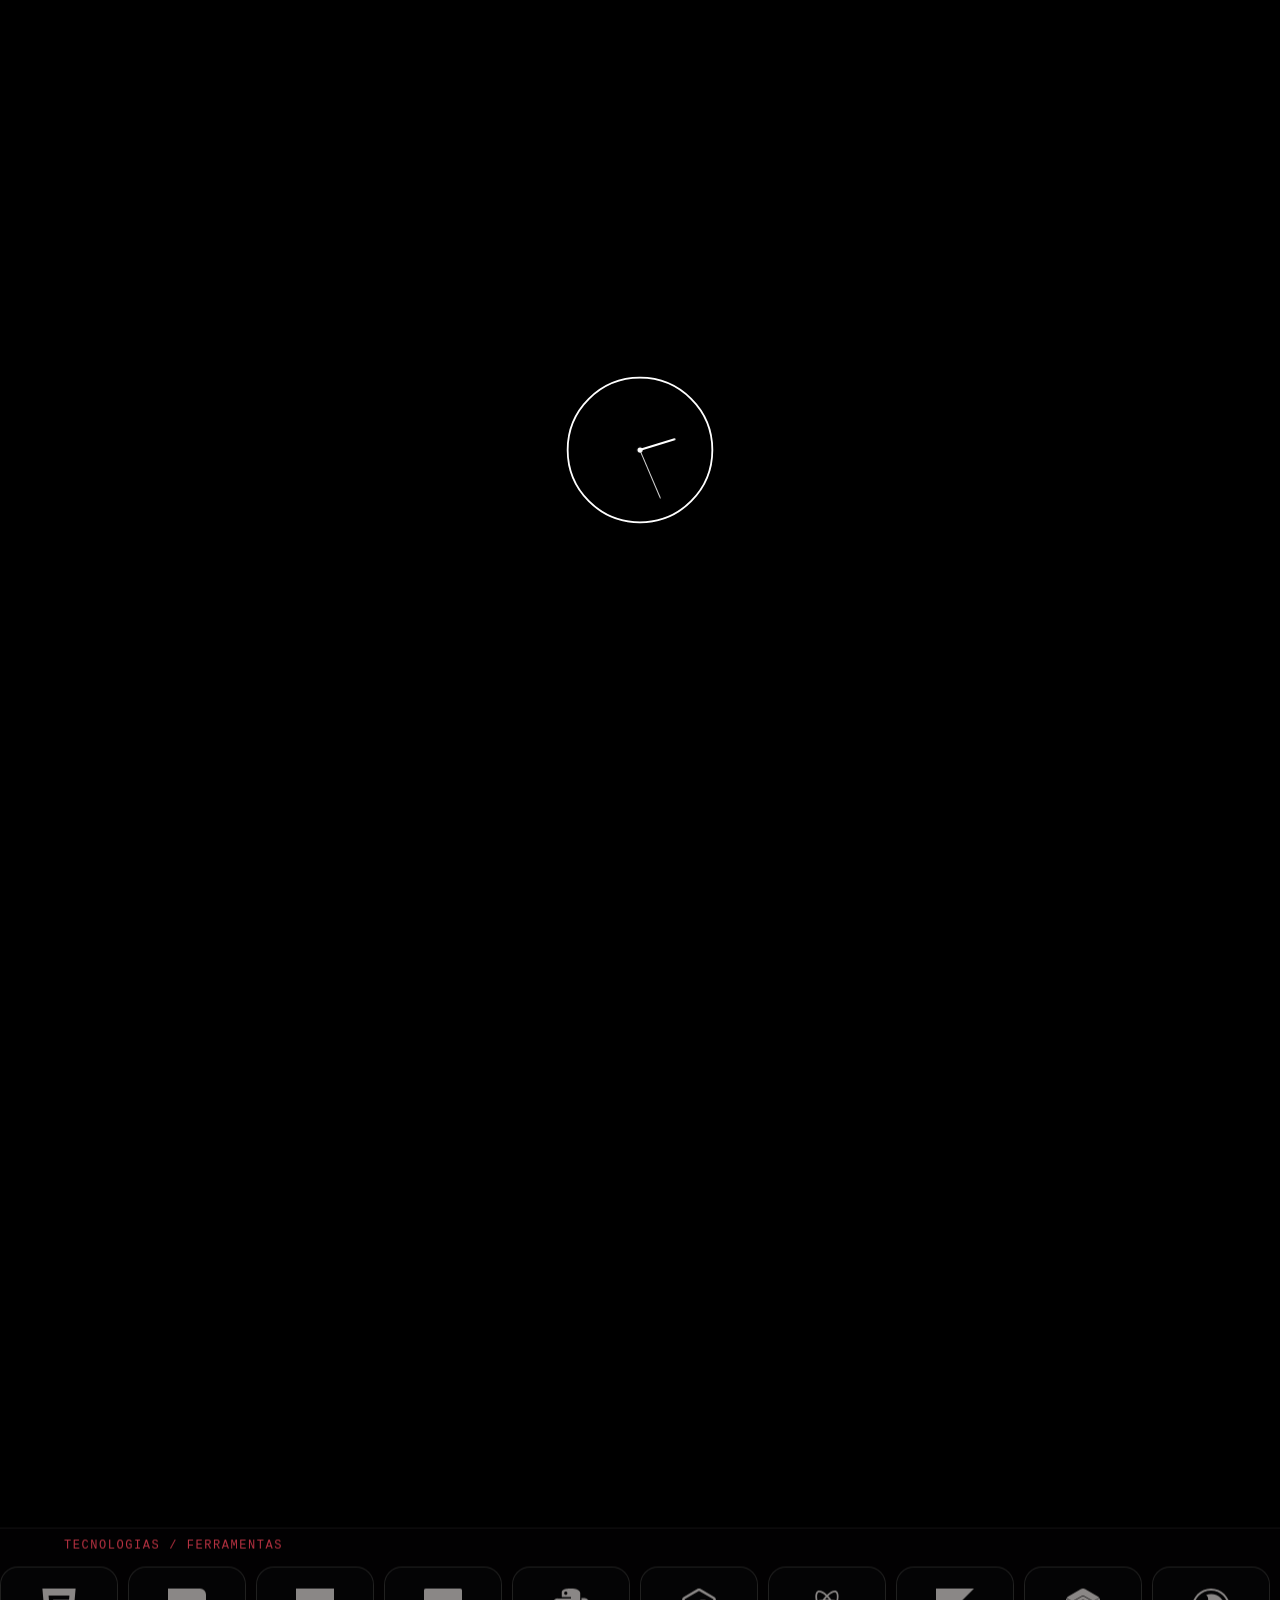
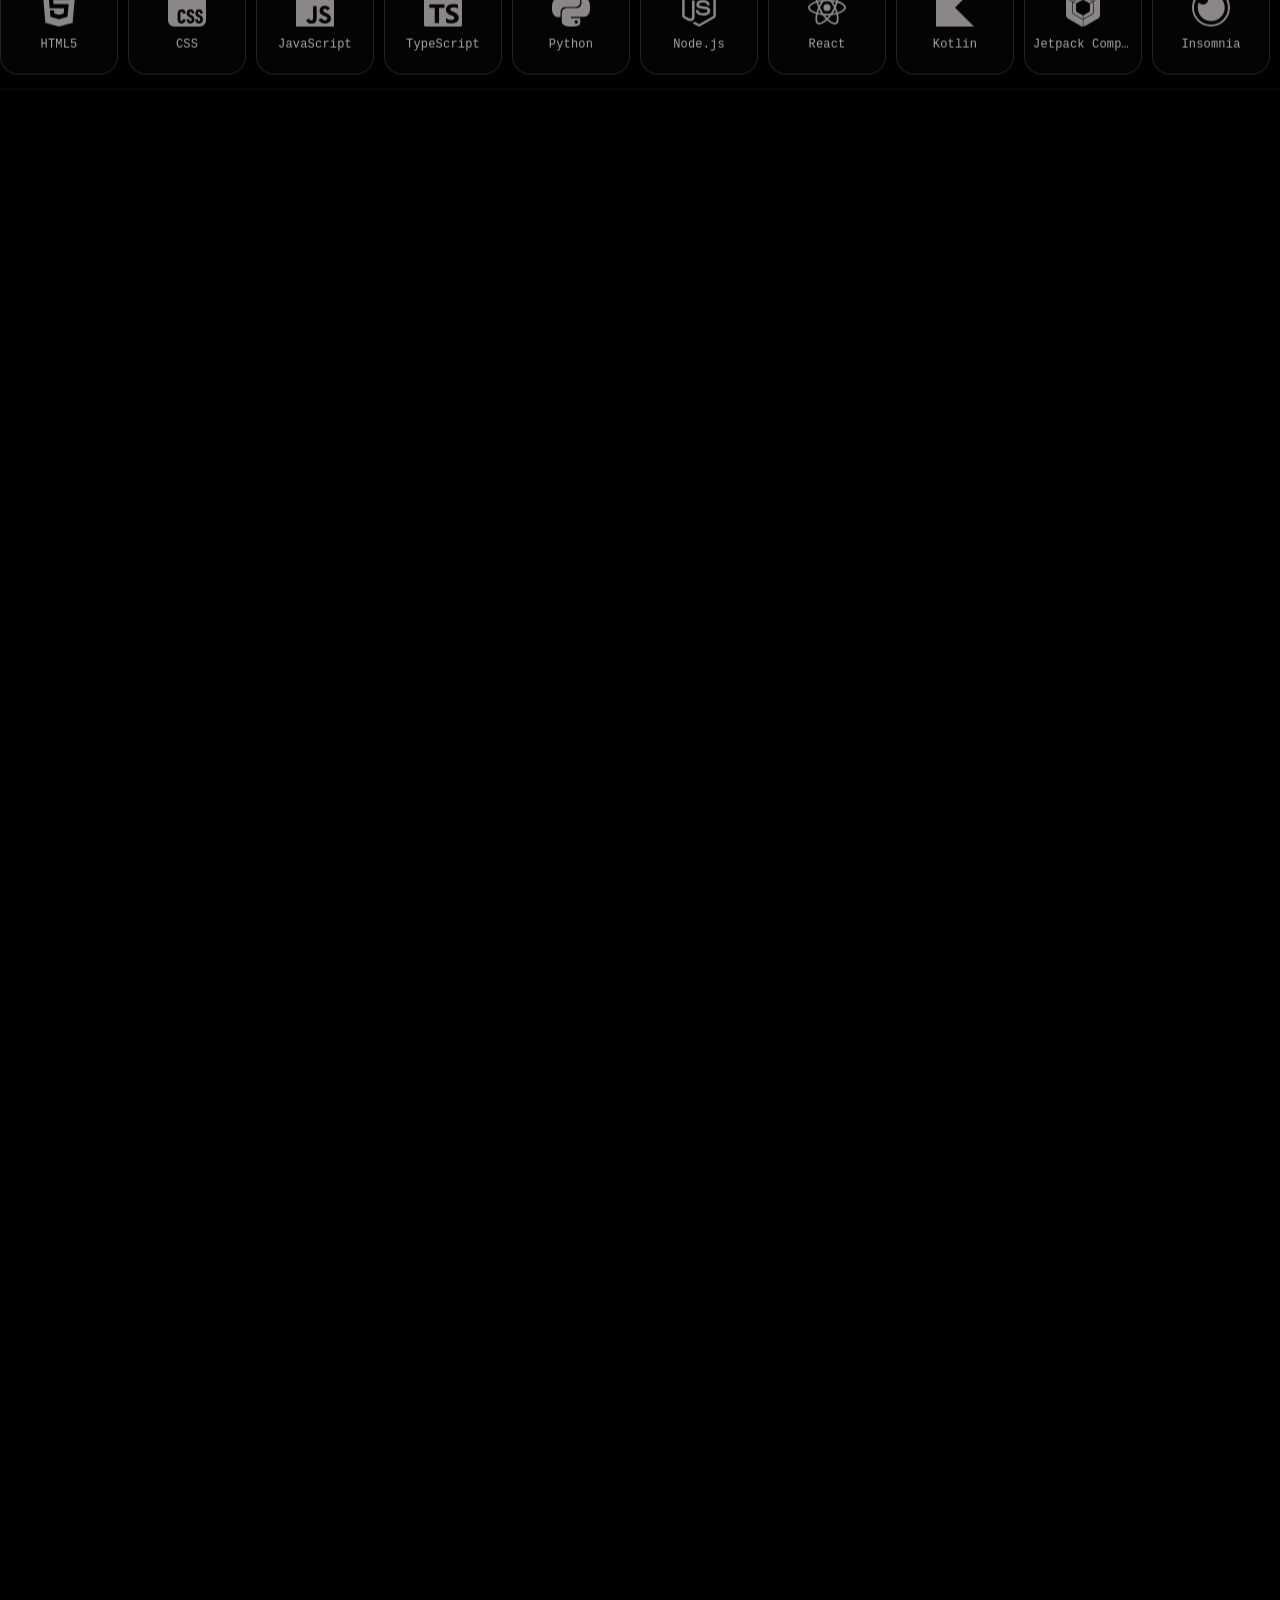
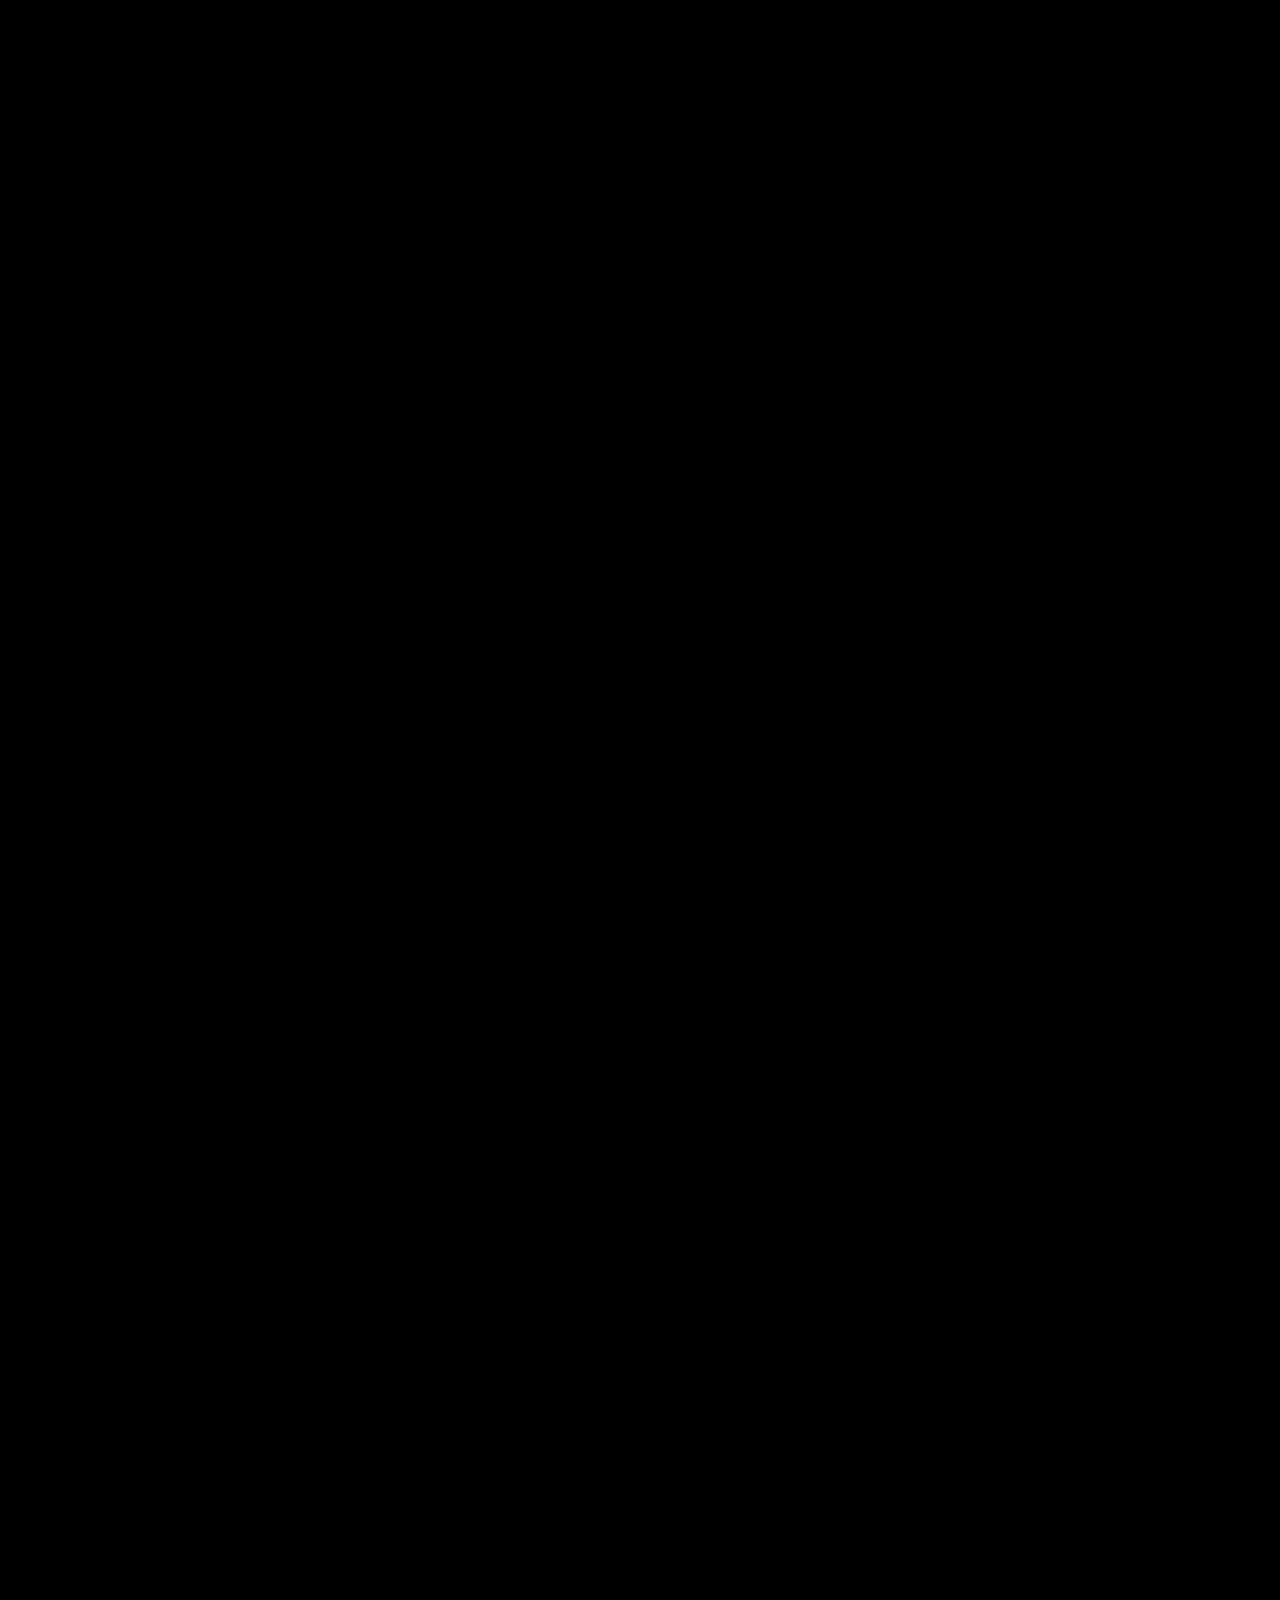
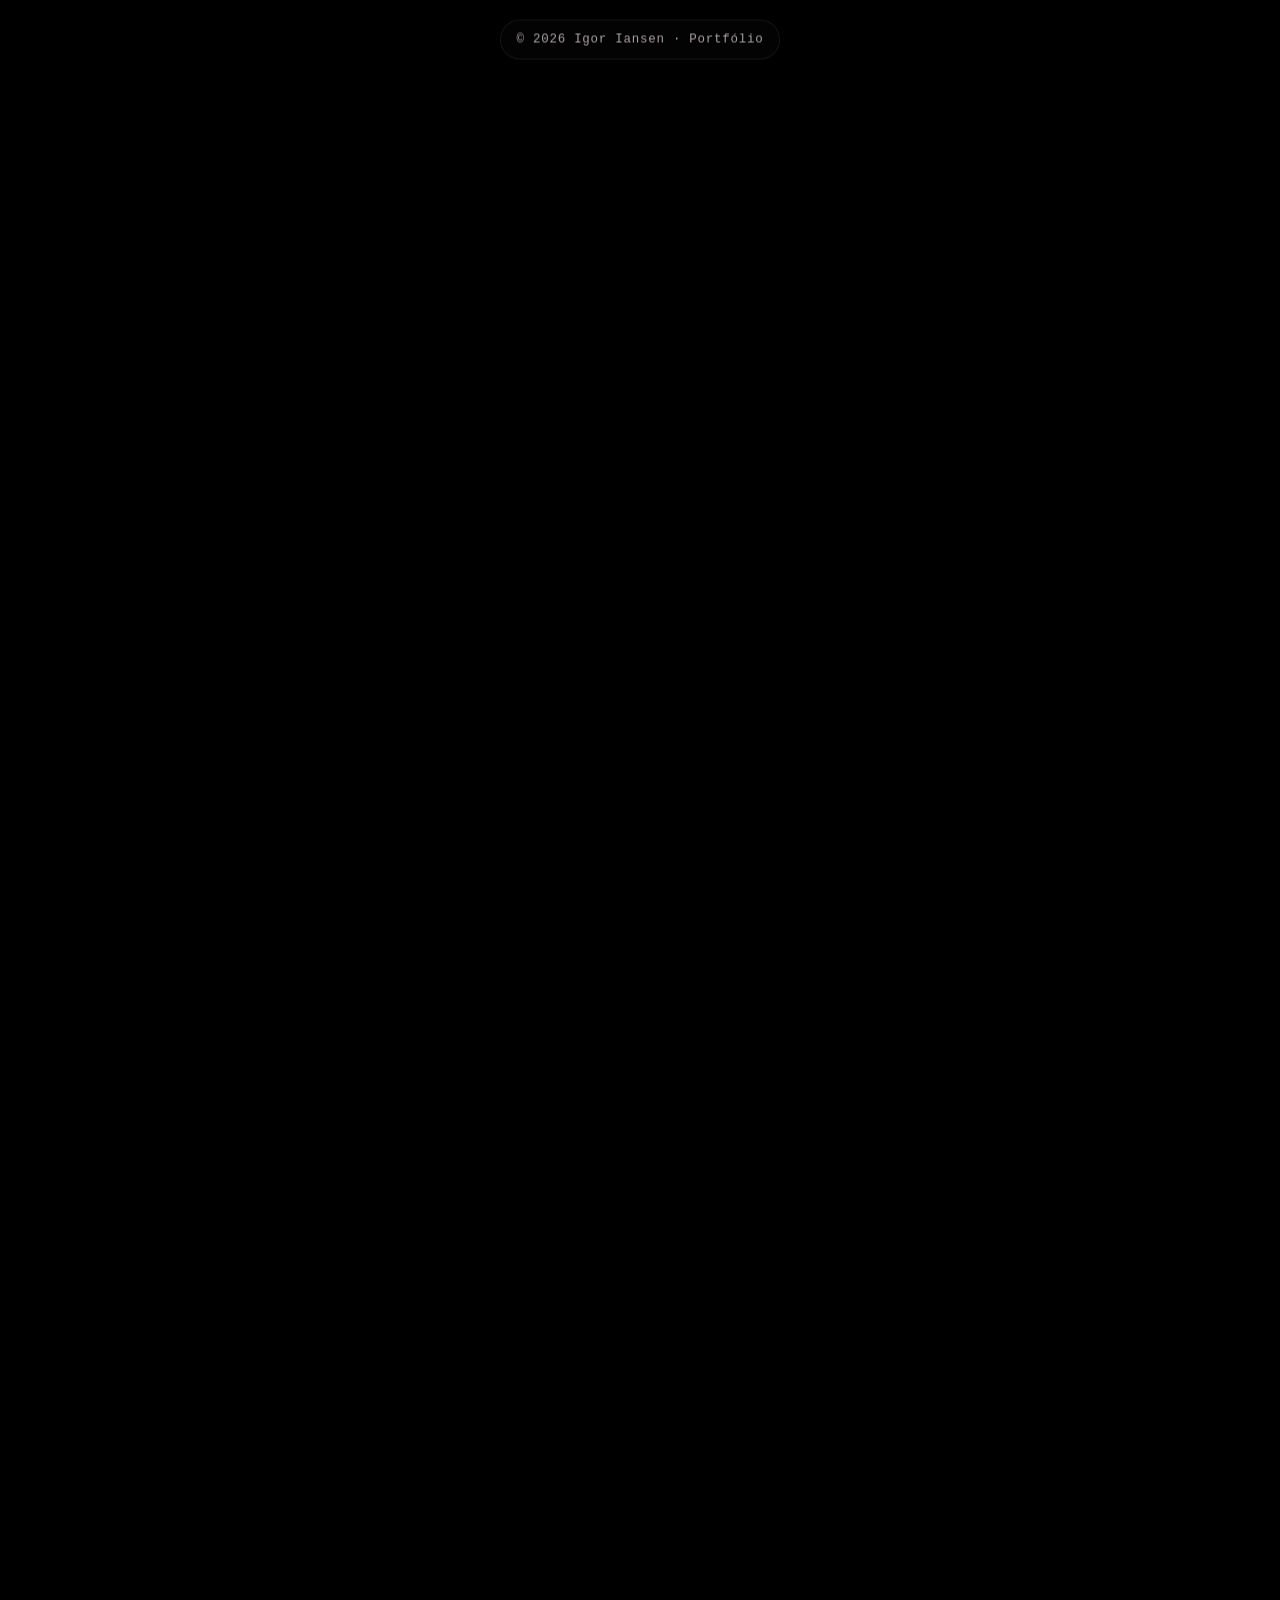
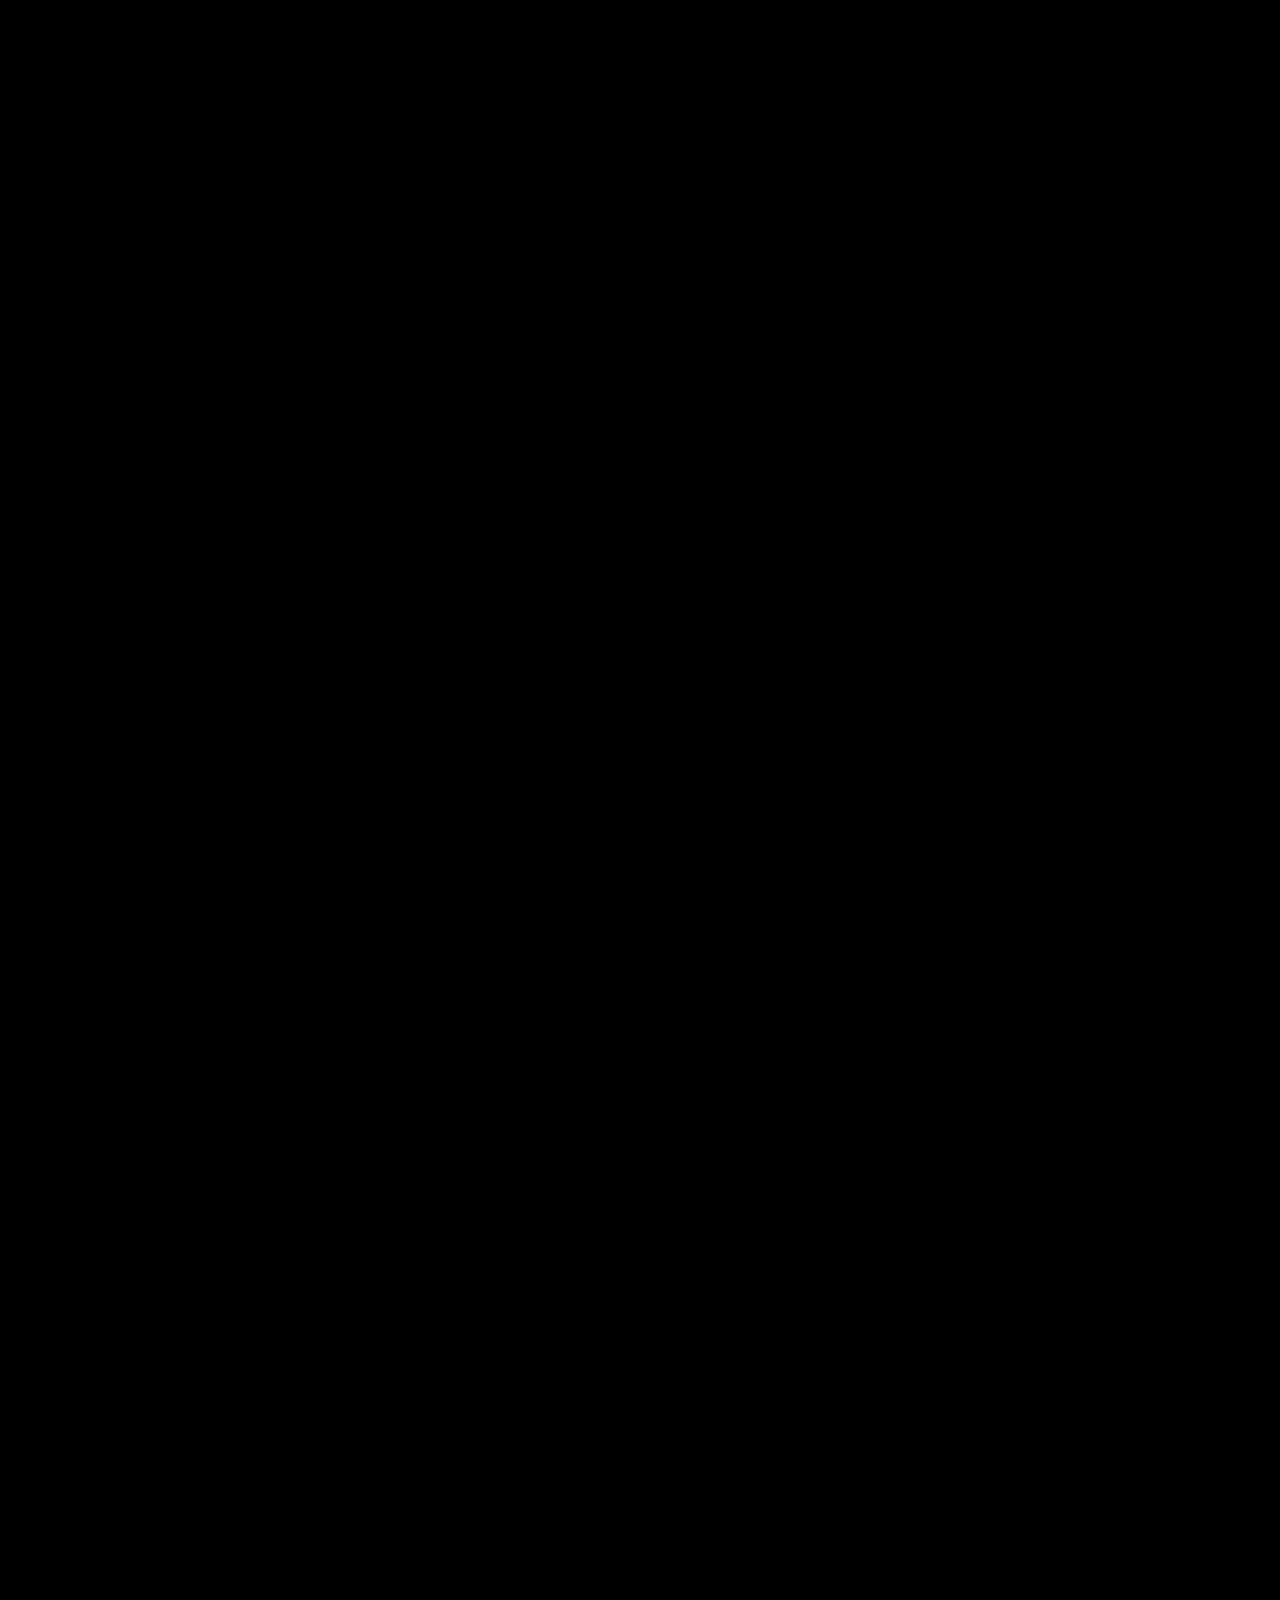
==== commit 4ba46a32: "feat: adiciona intro com relógio e hero interativa" ====
--- a/docs/index.html
+++ b/docs/index.html
@@ -1,5 +1,5 @@
 <!doctype html>
-<html lang="pt-BR">
+<html lang="pt-BR" class="is-loading">
   <head>
     <meta charset="UTF-8" />
     <meta name="viewport" content="width=device-width, initial-scale=1.0" />
@@ -44,6 +44,70 @@
     <link rel="stylesheet" href="assets/css/responsive.css" />
   </head>
   <body>
+    <div
+      class="site-loader"
+      id="siteLoader"
+      role="status"
+      aria-label="Carregando portfólio"
+      data-i18n-aria="aria.carregando"
+    >
+      <div class="loader-clock" id="loaderClock" aria-hidden="true">
+        <svg viewBox="0 0 100 100">
+          <circle class="loader-clock__track" cx="50" cy="50" r="47" />
+          <circle
+            class="loader-clock__progress"
+            cx="50"
+            cy="50"
+            r="47"
+            pathLength="1"
+          />
+        </svg>
+        <span class="loader-clock__hand loader-clock__hand--hour"></span>
+        <span class="loader-clock__hand loader-clock__hand--minute"></span>
+        <span class="loader-clock__pin"></span>
+      </div>
+    </div>
+    <noscript>
+      <style>
+        .site-loader,
+        #scrollSpacer {
+          display: none;
+        }
+        html.is-loading {
+          overflow: auto;
+        }
+        html.is-loading .navbar {
+          opacity: 1;
+          pointer-events: auto;
+          transform: translateX(-50%);
+        }
+        html.is-loading .hero__panels {
+          opacity: 1;
+          filter: none;
+          transform: none;
+        }
+        html.is-loading .hero {
+          height: 100vh;
+          height: 100svh;
+          min-height: 620px;
+        }
+        html.is-loading .hero__panel--1 {
+          opacity: 1;
+          filter: none;
+          transform: translate3d(0, -50%, 0);
+        }
+        html.is-loading .hero__panel--2,
+        html.is-loading .hero__panel--3,
+        html.is-loading .hero__counter {
+          display: none;
+        }
+        #scrollContainer {
+          position: static;
+          transform: none;
+        }
+      </style>
+    </noscript>
+
     <a class="skip-link" href="#conteudo" data-i18n="aria.pular"
       >Pular para o conteúdo</a
     >
@@ -142,28 +206,46 @@
     <div id="scrollContainer">
       <main id="conteudo">
         <section class="hero" id="hero">
-          <div class="hero__catalog" aria-hidden="true">
-            <span>SIDE A</span><span>TRACK 01</span><span>DSM / 2026</span>
-          </div>
-          <div class="hero__content">
-            <h1 class="hero__title" data-i18n="hero.title">
-              <span class="hero__name">Igor Iansen</span>
-              <span class="hero__statement"
-                >Desenvolvimento full-stack,
-                <em
-                  class="hero__rupture"
-                  data-text="da interface ao banco de dados."
-                  >da interface ao banco de dados.</em
-                ></span
-              >
-            </h1>
-            <p class="hero__subtitle" data-i18n="hero.subtitle">
-              Sou estudante de Desenvolvimento de Software Multiplataforma na
-              Fatec Jacareí. Aqui reúno projetos acadêmicos, pessoais e
-              trabalhos desenvolvidos em hackathons.
-            </p>
-            <div class="hero__scroll-hint" data-i18n="hero.scroll">
-              ↓ conheça meu trabalho
+          <div class="hero__scene">
+            <div class="hero__signal" aria-hidden="true">
+              <span></span><span></span><span></span>
+            </div>
+            <div class="hero__backdrop" aria-hidden="true">IANSEN</div>
+
+            <div class="hero__panels">
+              <article class="hero__panel hero__panel--1">
+                <p class="hero__eyebrow" data-i18n="hero.eyebrow.1">
+                  IGOR IANSEN / DESENVOLVEDOR FULL-STACK
+                </p>
+                <h1 data-i18n="hero.title.1">
+                  Código, ritmo e <em>curiosidade.</em>
+                </h1>
+              </article>
+              <article class="hero__panel hero__panel--2">
+                <p class="hero__eyebrow" data-i18n="hero.eyebrow.2">DE PONTA A PONTA</p>
+                <h2 data-i18n="hero.title.2">
+                  Gosto de pegar uma ideia e levar até o fim.
+                </h2>
+                <p class="hero__copy" data-i18n="hero.copy.2">
+                  Interface, API, regras de negócio e banco de dados.
+                </p>
+              </article>
+              <article class="hero__panel hero__panel--3">
+                <p class="hero__eyebrow" data-i18n="hero.eyebrow.3">NA PRÁTICA</p>
+                <h2 data-i18n="hero.title.3">
+                  Meu jeito de aprender é construindo.
+                </h2>
+                <p class="hero__copy" data-i18n="hero.copy.3">
+                  Projetos pessoais, acadêmicos e hackathons.
+                </p>
+              </article>
+            </div>
+
+            <div class="hero__counter" aria-hidden="true">
+              <span>01</span> / 03
+            </div>
+            <div class="hero__scroll-cue" data-i18n="hero.scroll">
+              role para continuar <span>↓</span>
             </div>
           </div>
         </section>
@@ -408,25 +490,21 @@
             </h2>
             <div class="sobre__texto">
               <p data-i18n="sobre.texto.1">
-                Sou estudante de
-                <code>Desenvolvimento de Software Multiplataforma</code> na
-                Fatec Jacareí e busco minha primeira oportunidade como
-                desenvolvedor full-stack.
+                Curso <code>Desenvolvimento de Software Multiplataforma</code>
+                na Fatec Jacareí e estou no segundo semestre. Neste momento,
+                busco minha primeira oportunidade profissional como desenvolvedor.
               </p>
               <p data-i18n="sobre.texto.2">
-                Gosto de acompanhar um projeto por inteiro, da interface à API e
-                ao banco de dados. Tenho trabalhado principalmente com
-                <strong
-                  >JavaScript, TypeScript, React, Node.js, Express e
-                  PostgreSQL</strong
-                >
-                em projetos acadêmicos, pessoais e hackathons.
+                Minha experiência vem de projetos pessoais, acadêmicos e
+                hackathons. Neles, trabalho principalmente com
+                <strong>JavaScript, TypeScript, React, Node.js, Express e
+                PostgreSQL</strong> e acompanho o desenvolvimento da interface
+                ao banco de dados.
               </p>
               <p data-i18n="sobre.texto.3">
-                Aprendo melhor desenvolvendo projetos e resolvendo problemas na
-                prática. Também comecei a estudar <code>cibersegurança</code> e
-                <code>inteligência artificial</code>, áreas que pretendo
-                explorar com mais profundidade.
+                Aprendo melhor quando tenho um problema real para resolver.
+                Gosto de investigar erros, organizar ideias e compartilhar o
+                que aprendo com quem está construindo junto.
               </p>
             </div>
             <ul
@@ -550,22 +628,25 @@
             <article class="info-card">
               <h3 data-i18n="info.formacao">Formação acadêmica</h3>
               <p data-i18n="info.formacao.texto">
-                Curso Desenvolvimento de Software Multiplataforma na Fatec
-                Jacareí e estou atualmente no 2º semestre.
+                Fatec Jacareí · Desenvolvimento de Software Multiplataforma ·
+                2º semestre.
               </p>
             </article>
             <article class="info-card">
               <h3 data-i18n="info.foco">Foco atual</h3>
               <p data-i18n="info.foco.texto">
-                Estou aprofundando meus conhecimentos em desenvolvimento
-                full-stack, com atenção ao front-end, back-end e banco de dados.
+                Sigo aprofundando meus conhecimentos em desenvolvimento
+                full-stack e começo a explorar cibersegurança e inteligência
+                artificial.
               </p>
             </article>
             <article class="info-card">
-              <h3 data-i18n="info.hobbies">Hobbies e interesses</h3>
+              <h3 data-i18n="info.hobbies">Fora do código</h3>
               <p data-i18n="info.hobbies.texto">
-                Fora da programação, toco bateria e gosto de música emo e
-                alternativa, jogos e cultura gótica.
+                Toco bateria, acompanho anime — especialmente Tokyo Ghoul — e
+                jogo Dead by Daylight, Counter-Strike e Valorant. Também sou
+                coroinha na paróquia da minha cidade e gosto de carros e motos
+                esportivas.
               </p>
             </article>
           </div>
--- a/docs/assets/css/navbar.css
+++ b/docs/assets/css/navbar.css
@@ -21,7 +21,15 @@
   transition:
     padding 0.3s ease,
     background 0.3s ease,
-    border-color 0.3s ease;
+    border-color 0.3s ease,
+    opacity 0.45s ease,
+    transform 0.55s var(--ease-out);
+}
+
+.is-loading .navbar {
+  opacity: 0;
+  pointer-events: none;
+  transform: translate(-50%, -24px);
 }
 
 .navbar.is-scrolled {
--- a/docs/assets/css/hero.css
+++ b/docs/assets/css/hero.css
@@ -1,238 +1,284 @@
+.site-loader {
+  --loader-progress: 0;
+  position: fixed;
+  inset: 0;
+  z-index: 1000;
+  display: grid;
+  place-items: center;
+  overflow: hidden;
+  background: #000;
+  color: var(--text);
+  clip-path: inset(0);
+  transition: clip-path 0.9s var(--ease-out) 0.04s;
+}
+
+.is-loading {
+  overflow: hidden;
+}
+
+.is-loaded .site-loader {
+  clip-path: inset(0 0 100% 0);
+  pointer-events: none;
+}
+
+.loader-clock {
+  --clock-hour: 0deg;
+  --clock-minute: 0deg;
+  position: relative;
+  width: clamp(108px, 12vw, 148px);
+  aspect-ratio: 1;
+  transform: scale(calc(0.94 + var(--loader-progress) * 0.06));
+}
+
+.loader-clock svg {
+  position: absolute;
+  inset: 0;
+  width: 100%;
+  height: 100%;
+  overflow: visible;
+  fill: none;
+  stroke-width: 1.15;
+  transform: rotate(-90deg);
+}
+
+.loader-clock__track {
+  stroke: rgba(255, 255, 255, 0.13);
+}
+
+.loader-clock__progress {
+  stroke: #fff;
+  stroke-linecap: round;
+  stroke-dasharray: 1;
+  stroke-dashoffset: calc(1 - var(--loader-progress));
+}
+
+.loader-clock__hand {
+  position: absolute;
+  bottom: 50%;
+  left: 50%;
+  width: 1.5px;
+  border-radius: 999px;
+  background: #fff;
+  transform-origin: 50% 100%;
+  will-change: transform;
+}
+
+.loader-clock__hand--hour {
+  height: 24%;
+  transform: translateX(-50%) rotate(var(--clock-hour));
+}
+
+.loader-clock__hand--minute {
+  width: 1px;
+  height: 34%;
+  background: rgba(255, 255, 255, 0.82);
+  transform: translateX(-50%) rotate(var(--clock-minute));
+}
+
+.loader-clock__pin {
+  position: absolute;
+  top: 50%;
+  left: 50%;
+  width: 5px;
+  height: 5px;
+  border-radius: 50%;
+  background: #fff;
+  transform: translate(-50%, -50%);
+}
+
+.site-loader.is-complete .loader-clock {
+  transform: scale(1.04);
+  transition: transform 0.32s var(--ease-out);
+}
+
 .hero {
   position: relative;
+  height: 340svh;
+  min-height: 2400px;
+  overflow: clip;
+  background: #000;
+}
+
+.hero__scene {
+  --hero-pin-y: 0px;
+  position: relative;
+  height: 100vh;
+  height: 100svh;
+  min-height: 620px;
+  overflow: hidden;
+  background:
+    radial-gradient(circle at 74% 38%, rgba(125, 17, 32, 0.14), transparent 28%),
+    #000;
+  isolation: isolate;
+  opacity: var(--hero-opacity, 1);
+  transform: translate3d(0, var(--hero-pin-y), 0) scale(var(--hero-scale, 1));
+  will-change: opacity, transform;
+}
+
+.hero__scene::before {
+  content: "";
+  position: absolute;
+  inset: 0;
+  z-index: -1;
+  background: linear-gradient(110deg, transparent 32%, rgba(255, 255, 255, 0.025) 50%, transparent 68%);
+  transform: translateX(var(--hero-light-x, 0%));
+}
+
+.hero__backdrop {
+  position: absolute;
+  top: 50%;
+  left: 50%;
+  z-index: -1;
+  color: transparent;
+  font: 700 clamp(9rem, 30vw, 31rem)/0.7 var(--font-body);
+  letter-spacing: -0.095em;
+  white-space: nowrap;
+  opacity: 0.065;
+  -webkit-text-stroke: 1px rgba(238, 233, 229, 0.8);
+  transform: translate(calc(-50% + var(--backdrop-x, 0px)), -50%) scale(var(--backdrop-scale, 1));
+  will-change: transform;
+}
+
+.hero__signal {
+  position: absolute;
+  top: 50%;
+  left: 72%;
+  z-index: -1;
+  width: min(58vw, 720px);
+  aspect-ratio: 1;
+  transform: translate(-50%, -50%) rotate(var(--signal-rotation, 0deg));
+  will-change: transform;
+}
+
+.hero__signal span {
+  position: absolute;
+  inset: 0;
+  border: 1px solid rgba(184, 50, 66, 0.2);
+  border-radius: 50%;
+  transform: scale(var(--signal-scale, 0.8));
+}
+
+.hero__signal span:nth-child(2) { inset: 12%; border-color: rgba(184, 50, 66, 0.15); }
+.hero__signal span:nth-child(3) { inset: 24%; border-color: rgba(184, 50, 66, 0.1); }
+
+.hero__panels {
+  position: absolute;
+  inset: 0;
+  opacity: 0;
+  filter: blur(5px);
+  transform: translate3d(0, 30px, 0) scale(0.985);
+  transition:
+    opacity 0.82s ease,
+    filter 0.9s ease,
+    transform 1s var(--ease-out);
+}
+
+.is-loaded .hero__panels {
+  opacity: 1;
+  filter: blur(0);
+  transform: translate3d(0, 0, 0) scale(1);
+}
+
+.hero__panel {
+  --panel-opacity: 0;
+  --panel-x: 0px;
+  --panel-y: 0px;
+  --panel-rotation: 0deg;
+  position: absolute;
+  top: 50%;
+  width: min(72vw, 980px);
+  opacity: var(--panel-opacity);
+  filter: blur(var(--panel-blur, 0px));
+  transform: translate3d(var(--panel-x), calc(-50% + var(--panel-y)), 0)
+    rotate(var(--panel-rotation)) scale(var(--panel-scale, 1));
+  will-change: opacity, filter, transform;
+}
+
+.hero__panel--1 {
+  left: clamp(var(--page-pad), 10vw, 150px);
+}
+
+.hero__panel--2 {
+  right: clamp(var(--page-pad), 9vw, 140px);
+  text-align: right;
+}
+
+.hero__panel--3 {
+  left: clamp(var(--page-pad), 18vw, 280px);
+}
+
+.hero__eyebrow {
+  margin-bottom: clamp(18px, 3vw, 34px);
+  color: var(--text-dim);
+  font: 0.78rem/1 var(--font-mono);
+  letter-spacing: 0.19em;
+}
+
+.hero__panel h1,
+.hero__panel h2 {
+  max-width: 1050px;
+  font-family: var(--font-body);
+  font-size: clamp(3.6rem, 9.4vw, 9.8rem);
+  font-weight: 400;
+  letter-spacing: -0.065em;
+  line-height: 0.88;
+  text-wrap: balance;
+}
+
+.hero__panel--2 h2 {
+  margin-left: auto;
+}
+
+.hero__panel em {
+  color: var(--blood-light);
+  font-family: var(--font-display);
+  font-style: normal;
+  letter-spacing: -0.025em;
+}
+
+.hero__copy {
+  max-width: 600px;
+  margin-top: clamp(24px, 4vw, 46px);
+  color: var(--text-dim);
+  font-size: clamp(1rem, 1.6vw, 1.3rem);
+  line-height: 1.55;
+}
+
+.hero__panel--2 .hero__copy {
+  margin-left: auto;
+}
+
+.hero__counter {
+  position: absolute;
+  right: var(--page-pad);
+  bottom: clamp(30px, 5vh, 54px);
+  color: var(--text-dim);
+  font: 0.75rem/1 var(--font-mono);
+  letter-spacing: 0.12em;
+}
+
+.hero__counter span {
+  color: var(--text);
+}
+
+.hero__scroll-cue {
+  position: absolute;
+  bottom: clamp(28px, 5vh, 52px);
+  left: 50%;
   display: flex;
-  min-height: max(100vh, 680px);
-  min-height: max(100svh, 680px);
   align-items: center;
-  overflow: hidden;
-  padding-inline: var(--page-pad);
-}
-
-.hero::before {
-  content: "";
-  position: absolute;
-  top: 20%;
-  bottom: 56%;
-  left: var(--page-pad);
-  width: 1px;
-  background: var(--blood-light);
-  opacity: 0.38;
-}
-
-.hero::after {
-  content: "NOW PLAYING  •  SIDE A";
-  position: absolute;
-  right: var(--page-pad);
-  bottom: 44px;
-  color: rgba(238, 233, 229, 0.34);
-  font: 0.75rem/1 var(--font-mono);
-  letter-spacing: 0.18em;
-}
-
-.hero__content {
-  position: relative;
-  z-index: 1;
-  max-width: var(--content);
-  padding-left: clamp(20px, 4vw, 62px);
-  opacity: var(--hero-fade, 1);
-  transform: translate3d(0, var(--hero-parallax, 0), 0);
-  will-change: opacity, transform;
-}
-
-.hero__title {
-  max-width: 980px;
-  font-size: clamp(3.2rem, 7.4vw, 7rem);
-  letter-spacing: -0.025em;
-  opacity: 0;
-  animation: enter-up 0.9s var(--ease-out) 0.12s forwards;
-}
-
-.hero__name {
-  display: block;
-  margin-bottom: clamp(16px, 2.2vw, 28px);
-  color: var(--text-dim);
-  font: 0.78rem/1 var(--font-mono);
-  letter-spacing: 0.28em;
-  text-transform: uppercase;
-}
-
-.hero__statement {
-  display: block;
-  max-width: 900px;
-  text-wrap: balance;
-}
-
-.hero__rupture {
-  position: relative;
-  display: inline-block;
+  gap: 12px;
+  color: var(--text-dim);
+  font: 0.72rem/1 var(--font-mono);
+  letter-spacing: 0.12em;
+  transform: translateX(-50%);
+  animation: hero-float 4s ease-in-out infinite;
+}
+
+.hero__scroll-cue span {
   color: var(--text);
-  font-style: normal;
-  isolation: isolate;
-  animation: hero-rupture-main 4.8s steps(1, end) infinite;
-}
-
-.hero__rupture::before,
-.hero__rupture::after {
-  content: attr(data-text);
-  position: absolute;
-  inset: 0;
-  z-index: 1;
-  opacity: 0;
-  pointer-events: none;
-}
-
-.hero__rupture::before {
-  color: var(--blood-light);
-  animation: hero-rupture-red 4.8s steps(1, end) infinite;
-}
-
-.hero__rupture::after {
-  color: #d9f8ff;
-  animation: hero-rupture-blue 4.8s steps(1, end) 0.04s infinite;
-}
-
-@keyframes hero-rupture-main {
-  0%,
-  9%,
-  13%,
-  57%,
-  61%,
-  100% {
-    transform: translate(0) skewX(0);
-    text-shadow: none;
-  }
-  10% {
-    transform: translate(-3px, 1px) skewX(-7deg);
-    text-shadow:
-      6px 0 rgba(184, 50, 66, 0.62),
-      -4px 0 rgba(217, 248, 255, 0.42);
-  }
-  12% {
-    transform: translate(2px, -1px) skewX(4deg);
-  }
-  58% {
-    transform: translate(3px) skewX(8deg);
-    text-shadow: -5px 0 rgba(184, 50, 66, 0.5);
-  }
-  60% {
-    transform: translate(-2px) skewX(-3deg);
-  }
-}
-
-@keyframes hero-rupture-red {
-  0%,
-  9%,
-  13%,
-  57%,
-  61%,
-  100% {
-    opacity: 0;
-    transform: translate(0);
-    clip-path: inset(0);
-  }
-  10% {
-    opacity: 0.9;
-    transform: translate(-9px, 1px);
-    clip-path: inset(8% 0 64%);
-  }
-  11% {
-    opacity: 0.68;
-    transform: translate(7px, -1px);
-    clip-path: inset(69% 0 5%);
-  }
-  58% {
-    opacity: 0.82;
-    transform: translate(8px);
-    clip-path: inset(38% 0 34%);
-  }
-  60% {
-    opacity: 0.54;
-    transform: translate(-5px, 1px);
-    clip-path: inset(78% 0 2%);
-  }
-}
-
-@keyframes hero-rupture-blue {
-  0%,
-  10%,
-  14%,
-  56%,
-  60%,
-  100% {
-    opacity: 0;
-    transform: translate(0);
-    clip-path: inset(0);
-  }
-  11% {
-    opacity: 0.7;
-    transform: translate(8px, -1px);
-    clip-path: inset(60% 0 15%);
-  }
-  13% {
-    opacity: 0.48;
-    transform: translate(-6px, 1px);
-    clip-path: inset(5% 0 73%);
-  }
-  57% {
-    opacity: 0.64;
-    transform: translate(-7px);
-    clip-path: inset(25% 0 49%);
-  }
-  59% {
-    opacity: 0.42;
-    transform: translate(5px);
-    clip-path: inset(73% 0 4%);
-  }
-}
-
-.hero__subtitle {
-  max-width: 650px;
-  margin-top: 28px;
-  color: var(--text-dim);
-  font-size: 1.05rem;
-  line-height: 1.75;
-  opacity: 0;
-  animation: enter-up 0.9s var(--ease-out) 0.48s forwards;
-}
-
-.hero__scroll-hint {
-  margin-top: 56px;
-  color: var(--text-dim);
-  font: 0.78rem/1 var(--font-mono);
-  opacity: 0;
-  animation:
-    enter-up 0.9s var(--ease-out) 0.68s forwards,
-    scroll-beat 2.2s ease-in-out 1.7s infinite;
-}
-
-.hero__catalog {
-  position: absolute;
-  top: 24%;
-  right: var(--page-pad);
-  display: grid;
-  gap: 9px;
-  color: rgba(238, 233, 229, 0.34);
-  font: 0.75rem/1 var(--font-mono);
-  letter-spacing: 0.15em;
-  text-align: right;
-}
-
-.hero__catalog span:first-child {
-  color: var(--blood-light);
-}
-@keyframes enter-up {
-  from {
-    opacity: 0;
-    transform: translateY(28px);
-  }
-  to {
-    opacity: 1;
-    transform: translateY(0);
-  }
-}
-@keyframes scroll-beat {
-  50% {
-    transform: translateY(7px);
-    color: var(--text);
-  }
-}
+}
+
+@keyframes hero-float {
+  50% { transform: translate(-50%, 8px); }
+}
--- a/docs/assets/css/stack.css
+++ b/docs/assets/css/stack.css
@@ -104,7 +104,7 @@
 .projeto-card,
 .info-card {
   opacity: var(--reveal-opacity, 0);
-  transform: translate3d(0, var(--reveal-y, 68px), 0)
+  transform: translate3d(0, var(--reveal-y, 46px), 0)
     scale(var(--reveal-scale, 0.978));
 }
 
@@ -117,13 +117,13 @@
 [data-i18n]:not(.skip-link),
 #projetosGrid {
   transition:
-    opacity 0.32s ease,
-    transform 0.38s var(--ease-out),
-    filter 0.28s ease;
+    opacity 0.42s ease,
+    transform 0.48s var(--ease-out),
+    filter 0.36s ease;
 }
 html.is-changing-language [data-i18n]:not(.skip-link),
 html.is-changing-language #projetosGrid {
   opacity: 0;
-  transform: translateY(-7px);
-  filter: blur(4px);
+  transform: translateY(-5px);
+  filter: blur(3px);
 }
--- a/docs/assets/css/responsive.css
+++ b/docs/assets/css/responsive.css
@@ -33,21 +33,32 @@
     display: flex;
   }
   .hero {
-    min-height: max(100svh, 620px);
-    padding-inline: 24px;
-  }
-  .hero::before {
+    height: 270svh;
+    min-height: 1700px;
+  }
+  .hero__scene {
+    min-height: 600px;
+  }
+  .hero__panel {
+    width: calc(100% - 48px);
+  }
+  .hero__panel--1,
+  .hero__panel--3 {
     left: 24px;
   }
-  .hero::after {
+  .hero__panel--2 {
     right: 24px;
-    bottom: 28px;
-  }
-  .hero__content {
-    padding-left: 18px;
-  }
-  .hero__catalog {
-    display: none;
+  }
+  .hero__panel h1,
+  .hero__panel h2 {
+    font-size: clamp(3.4rem, 12.5vw, 7rem);
+  }
+  .hero__signal {
+    left: 75%;
+    width: min(88vw, 620px);
+  }
+  .hero__counter {
+    right: 24px;
   }
   .sobre,
   .projetos,
@@ -181,17 +192,22 @@
   .navbar__lang.is-en .navbar__lang-thumb {
     transform: translateX(14px);
   }
-  .hero__title {
-    font-size: clamp(2.8rem, 15vw, 4.25rem);
-  }
-  .hero__subtitle {
-    font-size: 0.98rem;
-  }
-  .hero__scroll-hint {
-    margin-top: 42px;
-  }
-  .hero::after {
-    display: none;
+  .hero {
+    height: 300svh;
+    min-height: 1800px;
+  }
+  .hero__panel h1,
+  .hero__panel h2 {
+    font-size: clamp(3.1rem, 16vw, 5.2rem);
+    line-height: 0.92;
+  }
+  .hero__eyebrow {
+    max-width: 80%;
+    line-height: 1.5;
+  }
+  .hero__copy {
+    max-width: 88%;
+    font-size: 1rem;
   }
   .ticker {
     padding-top: 36px;
@@ -260,10 +276,43 @@
   }
   .reveal,
   .projeto-card,
-  .info-card,
-  .hero__content {
+  .info-card {
     opacity: 1 !important;
     transform: none !important;
+  }
+  .hero {
+    height: auto;
+    min-height: max(100svh, 680px);
+  }
+  .hero__scene {
+    height: auto;
+    min-height: max(100svh, 680px);
+    padding: clamp(130px, 18vh, 190px) var(--page-pad) 110px;
+    transform: none !important;
+  }
+  .hero__panels {
+    position: relative;
+    display: grid;
+    gap: clamp(72px, 12vh, 120px);
+  }
+  .hero__panel,
+  .hero__panel--1,
+  .hero__panel--2,
+  .hero__panel--3 {
+    position: relative;
+    top: auto;
+    right: auto;
+    left: auto;
+    width: min(100%, 980px);
+    opacity: 1 !important;
+    filter: none !important;
+    transform: none !important;
+  }
+  .hero__scroll-cue {
+    display: none;
+  }
+  .hero__counter {
+    display: none;
   }
   .vine__stem--1,
   .petal,
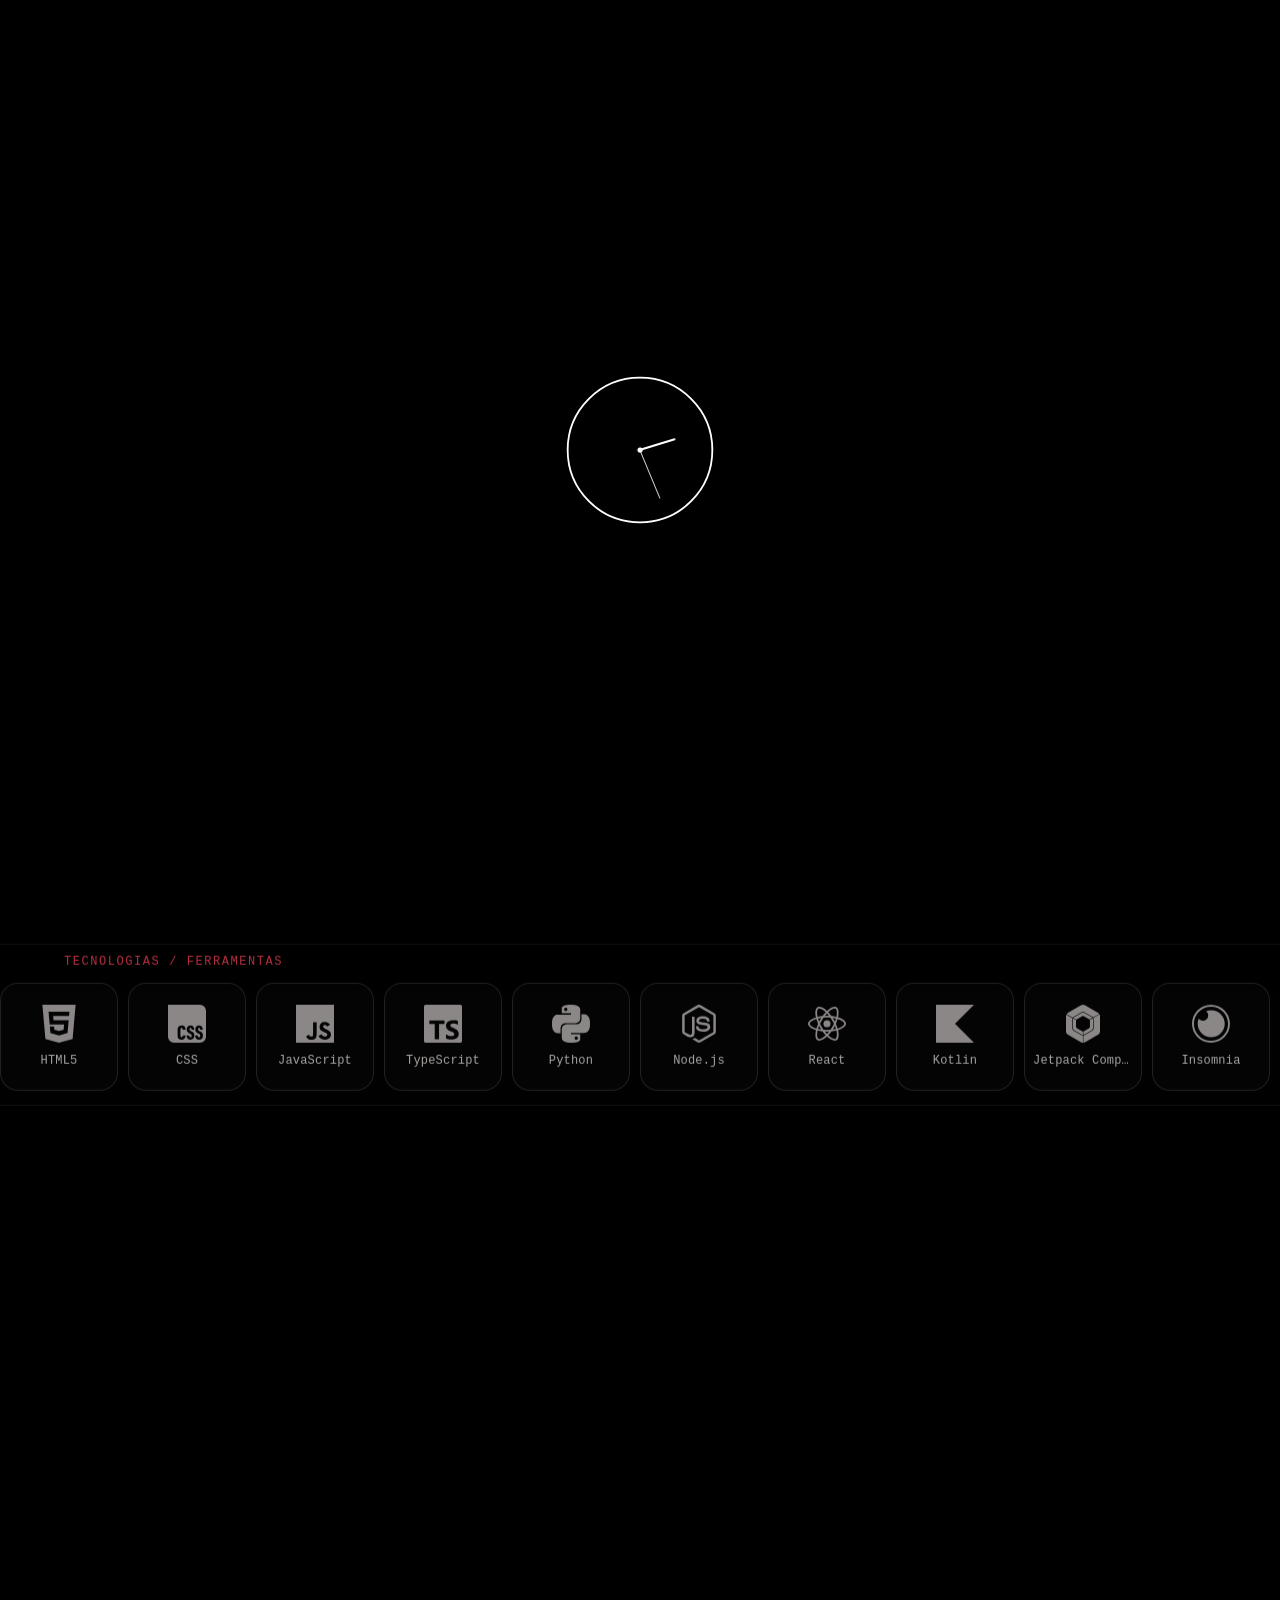
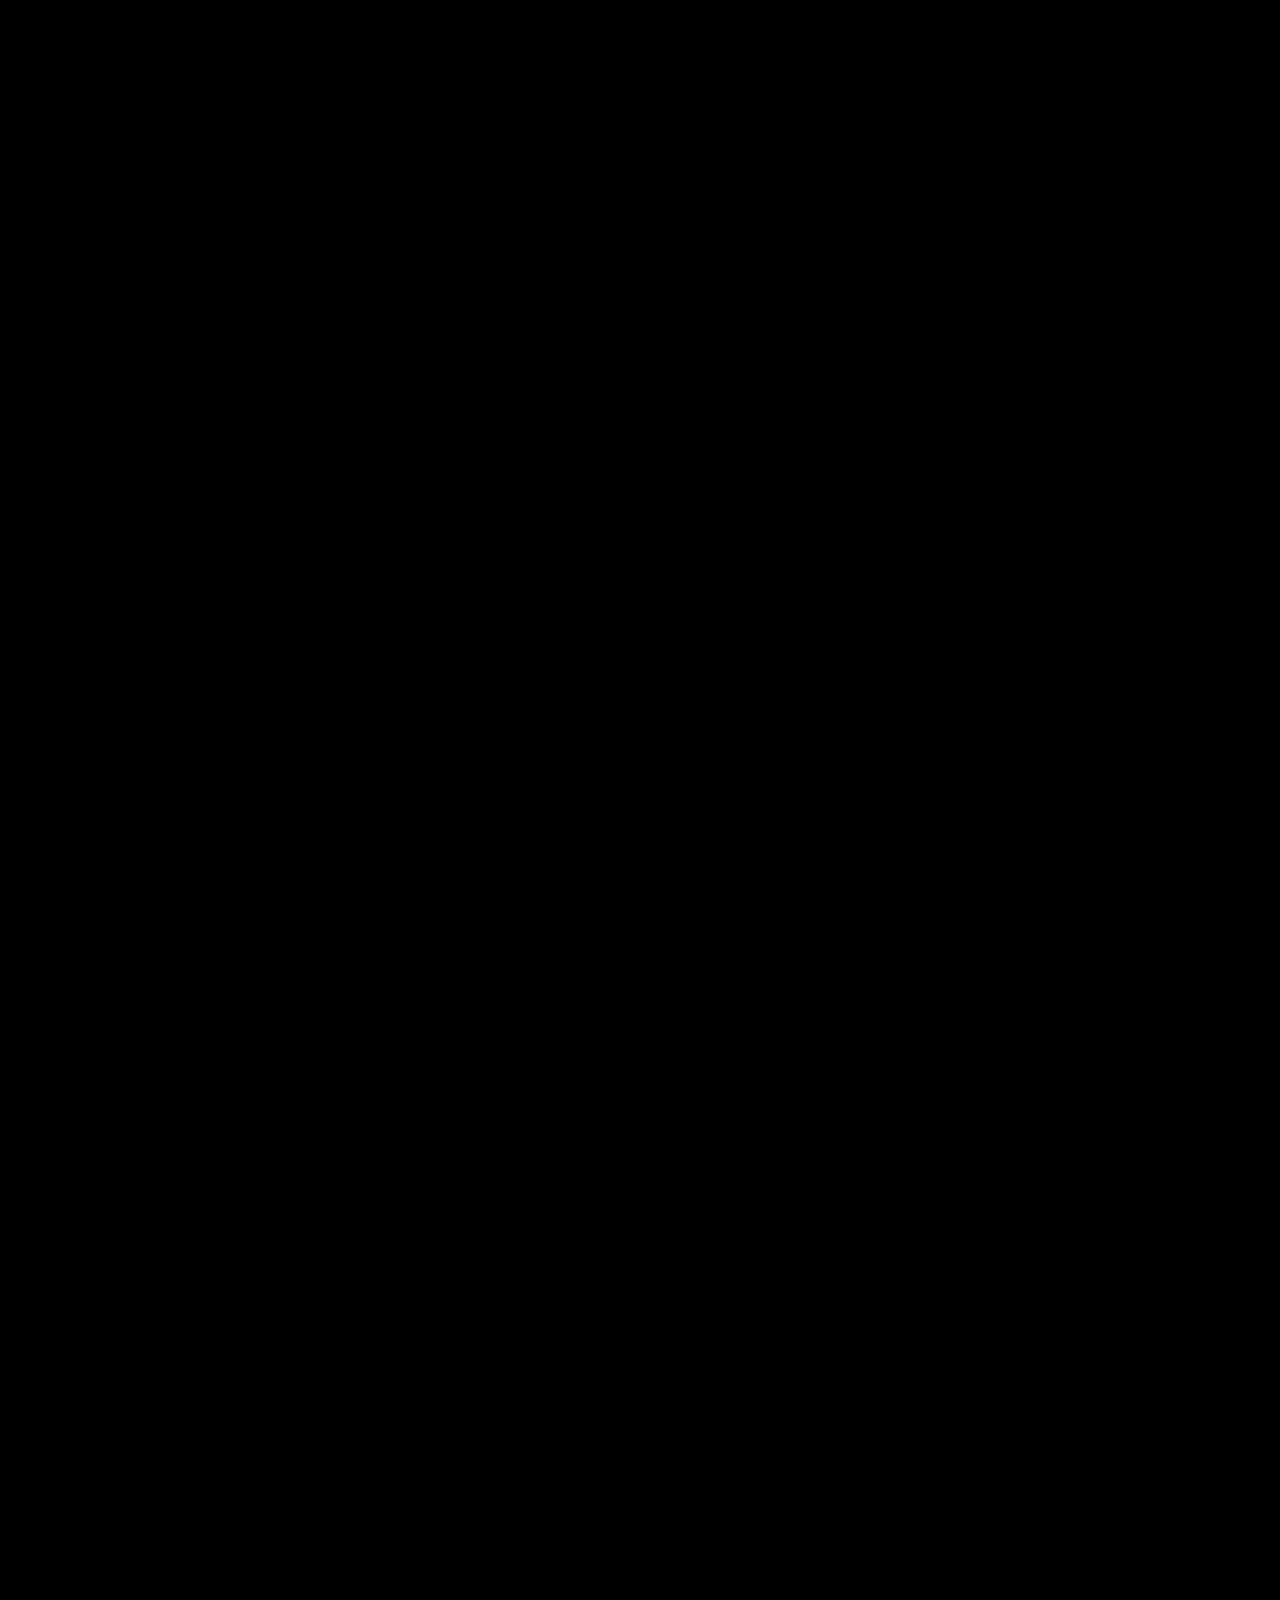
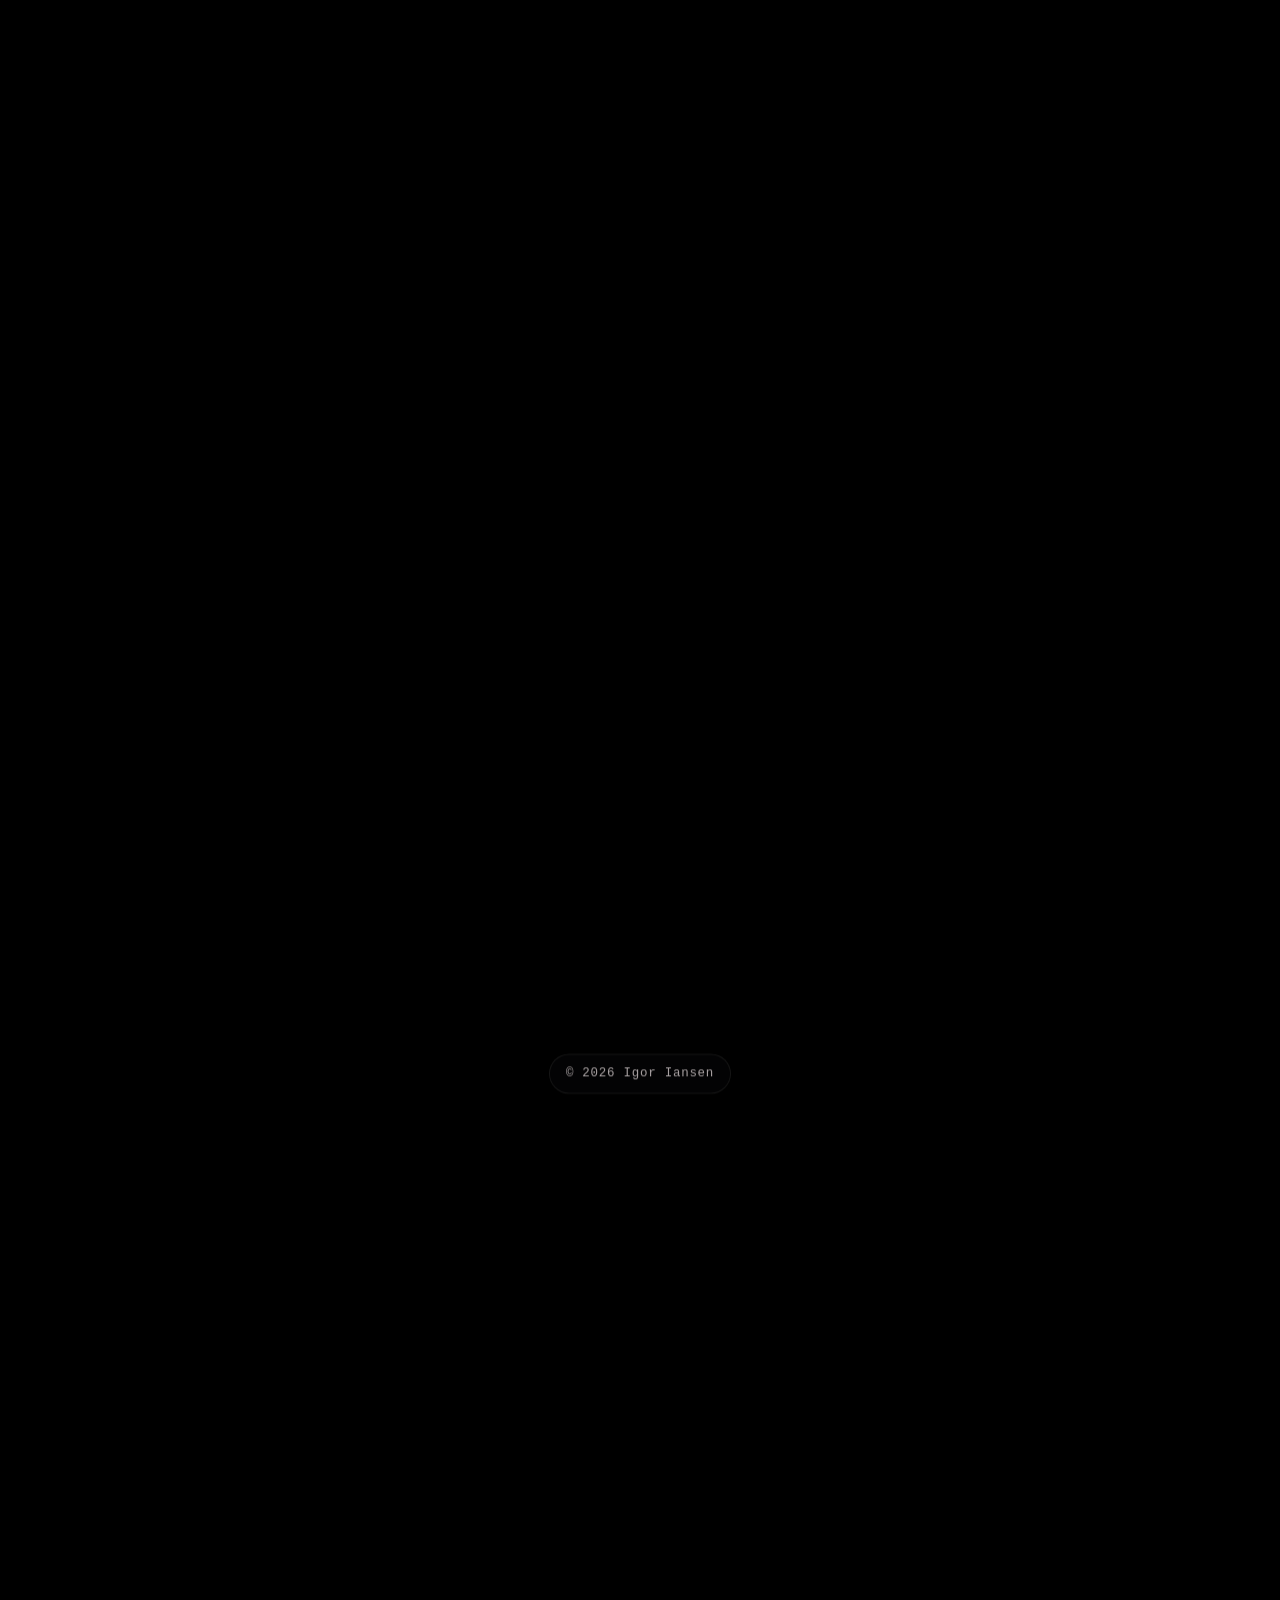
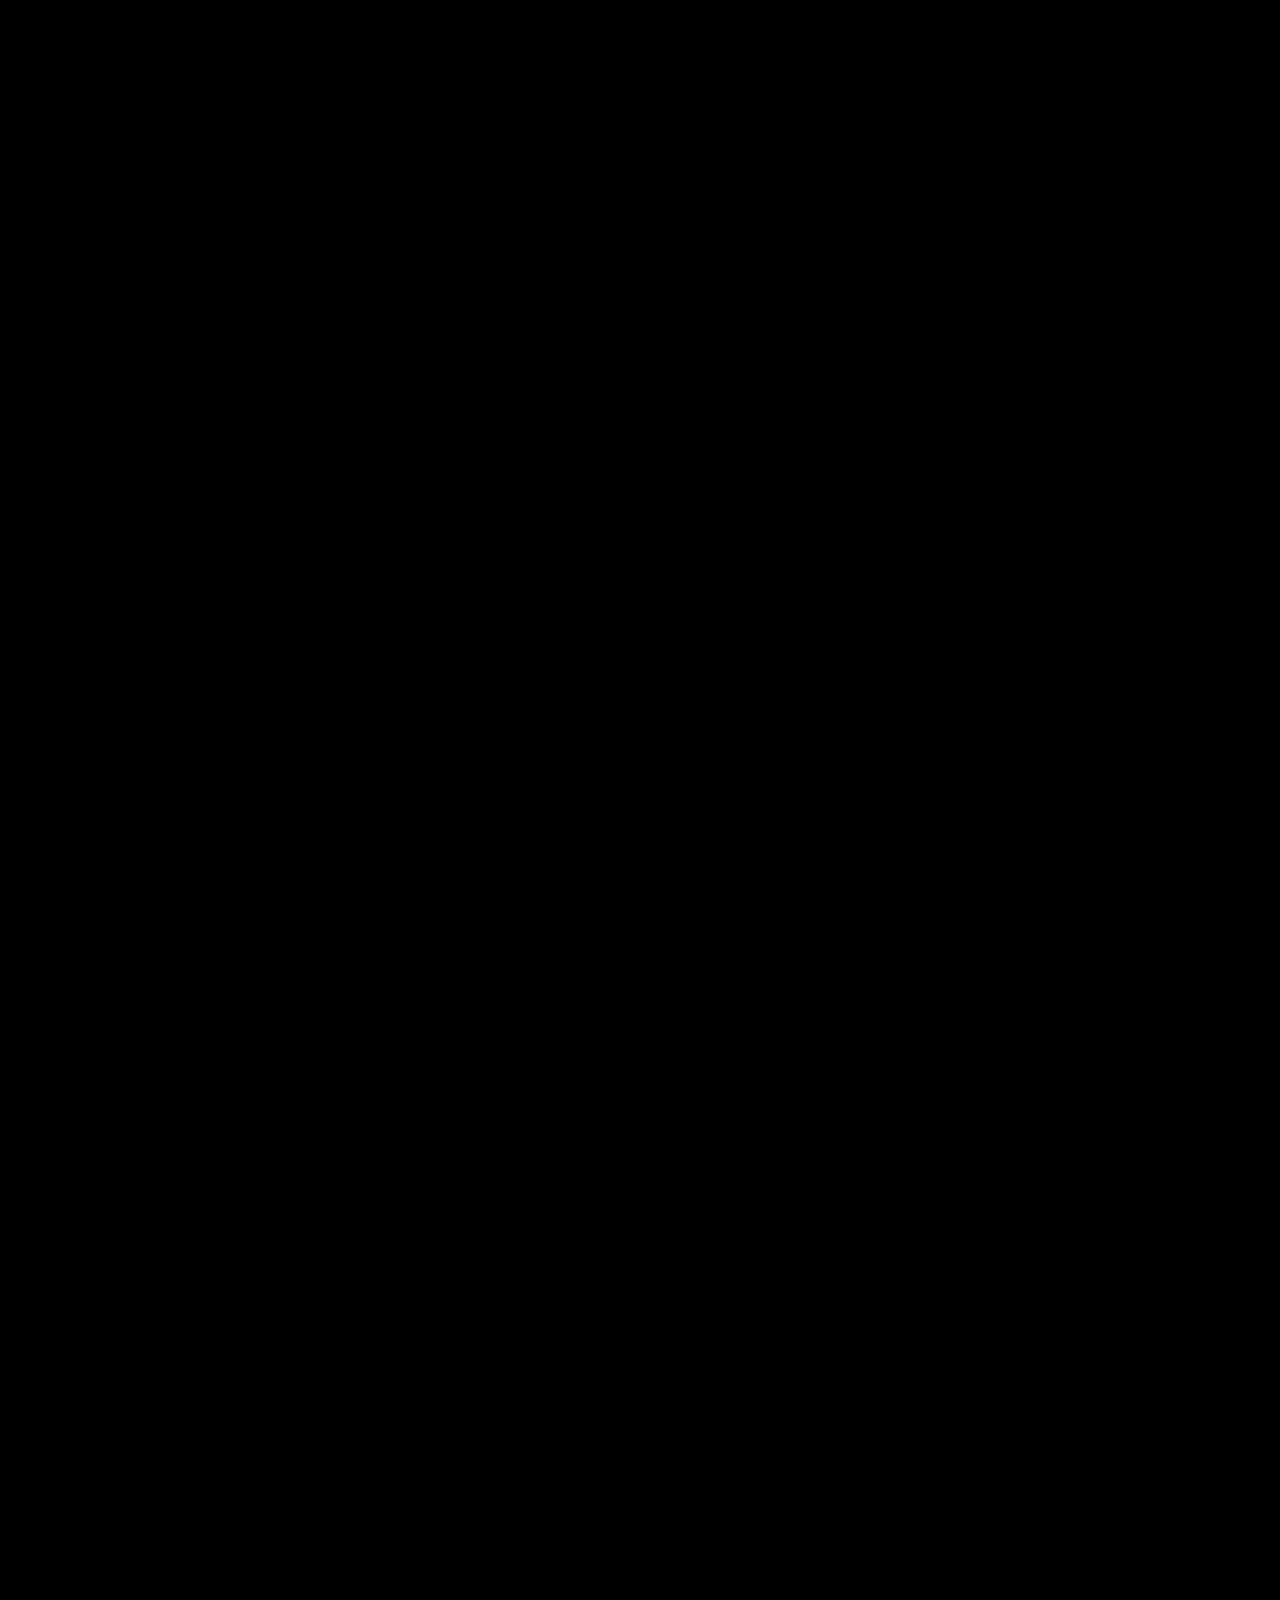
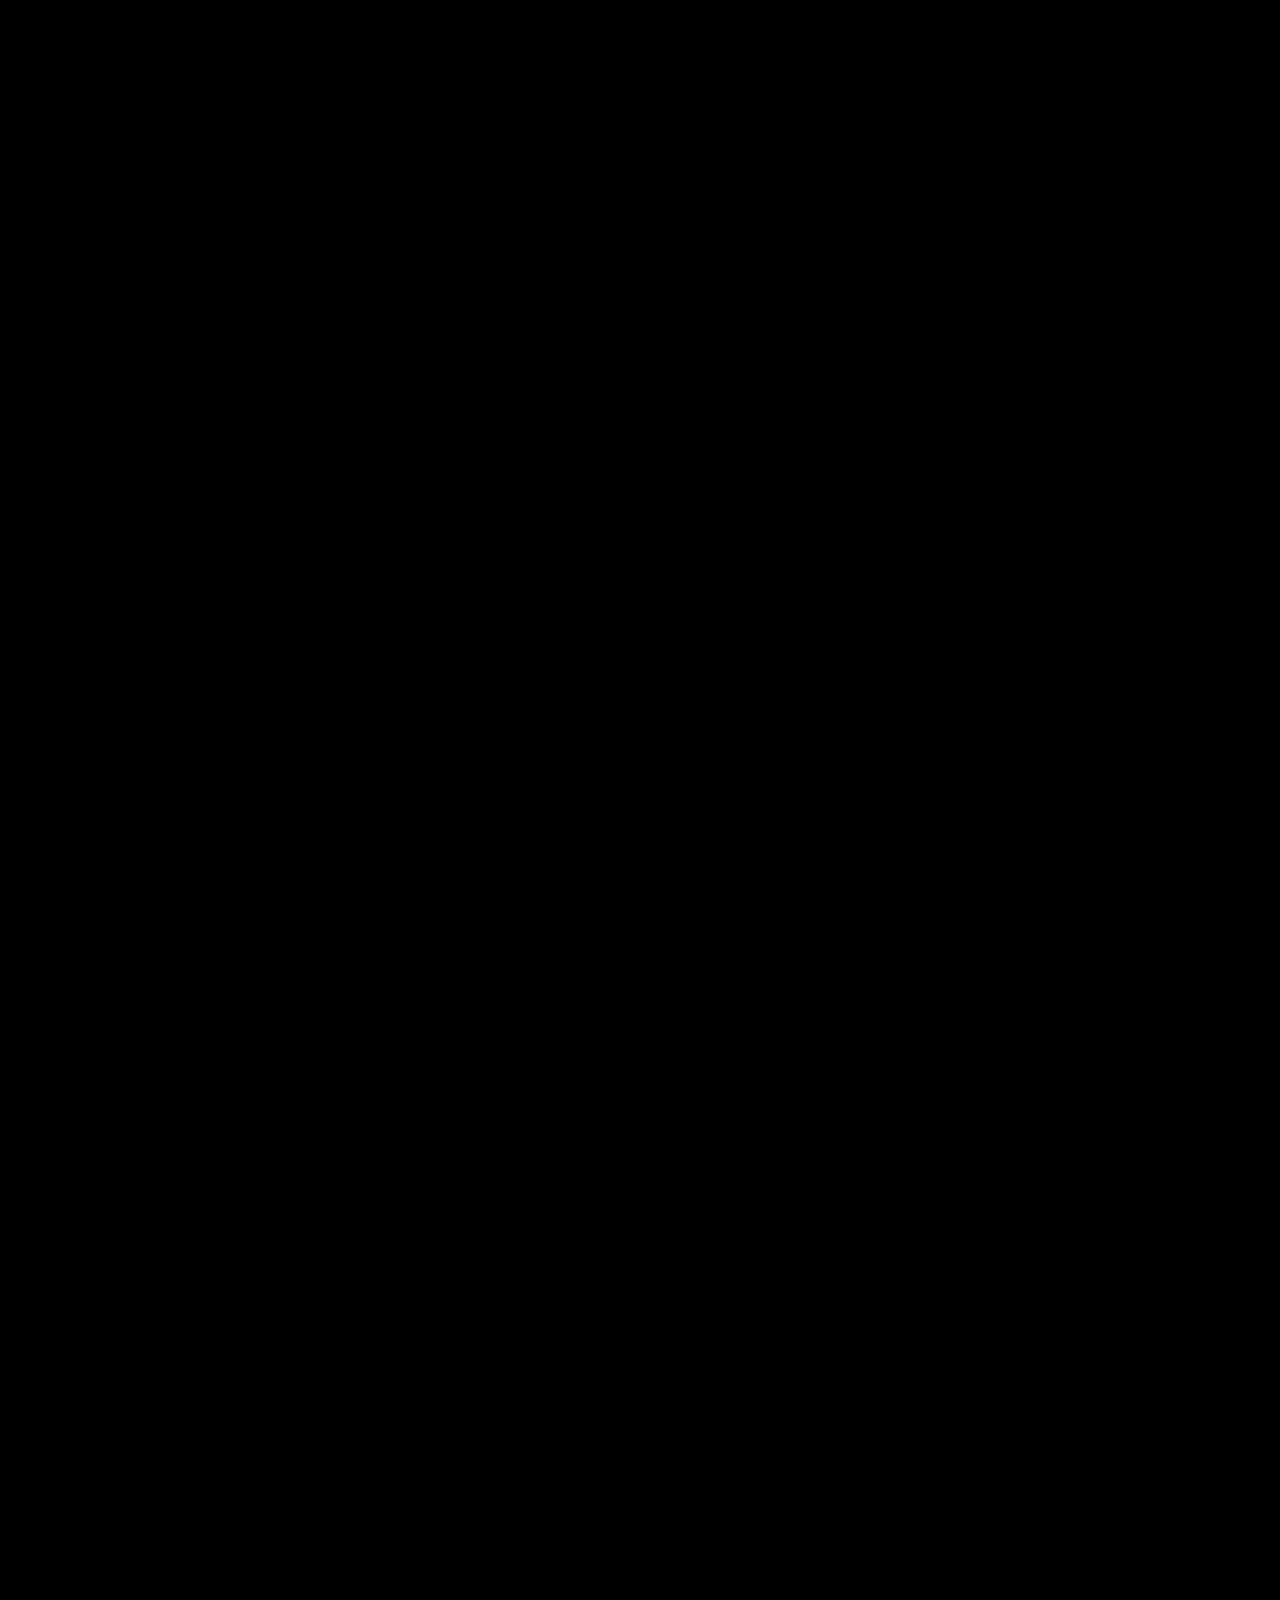
==== commit 22e94e5c: "conteúdo: reescreve os textos do portfólio" ====
--- a/docs/index.html
+++ b/docs/index.html
@@ -6,7 +6,7 @@
     <title>Igor Iansen — Portfólio</title>
     <meta
       name="description"
-      content="Portfólio de Igor Iansen, estudante de Desenvolvimento de Software Multiplataforma e desenvolvedor full-stack em início de carreira."
+      content="Portfólio de Igor Iansen, estudante de Desenvolvimento de Software Multiplataforma com foco em desenvolvimento full-stack."
     />
     <meta name="theme-color" content="#000000" />
     <meta name="color-scheme" content="dark" />
@@ -491,20 +491,23 @@
             <div class="sobre__texto">
               <p data-i18n="sobre.texto.1">
                 Curso <code>Desenvolvimento de Software Multiplataforma</code>
-                na Fatec Jacareí e estou no segundo semestre. Neste momento,
-                busco minha primeira oportunidade profissional como desenvolvedor.
+                na Fatec Jacareí e estou no segundo semestre. Procuro minha
+                primeira oportunidade na área enquanto continuo construindo
+                projetos e melhorando o que já sei.
               </p>
               <p data-i18n="sobre.texto.2">
-                Minha experiência vem de projetos pessoais, acadêmicos e
-                hackathons. Neles, trabalho principalmente com
-                <strong>JavaScript, TypeScript, React, Node.js, Express e
-                PostgreSQL</strong> e acompanho o desenvolvimento da interface
-                ao banco de dados.
+                Até agora, minha experiência veio de projetos pessoais,
+                trabalhos da faculdade e hackathons. É onde uso principalmente
+                <strong
+                  >JavaScript, TypeScript, React, Node.js, Express e
+                  PostgreSQL</strong
+                >
+                e acompanho o desenvolvimento da interface ao banco de dados.
               </p>
               <p data-i18n="sobre.texto.3">
-                Aprendo melhor quando tenho um problema real para resolver.
-                Gosto de investigar erros, organizar ideias e compartilhar o
-                que aprendo com quem está construindo junto.
+                Aprendo melhor quando tenho algo para construir. Gosto de
+                investigar erros, organizar as ideias e compartilhar o que
+                aprendo com quem está trabalhando comigo.
               </p>
             </div>
             <ul
@@ -620,33 +623,31 @@
           <h2
             class="glitch-heading"
             data-i18n="info.titulo"
-            data-text="Outros detalhes"
+            data-text="Um pouco mais sobre mim"
           >
-            Outros detalhes
+            Um pouco mais sobre mim
           </h2>
           <div class="info-complementar__grid">
             <article class="info-card">
-              <h3 data-i18n="info.formacao">Formação acadêmica</h3>
+              <h3 data-i18n="info.formacao">Faculdade</h3>
               <p data-i18n="info.formacao.texto">
-                Fatec Jacareí · Desenvolvimento de Software Multiplataforma ·
-                2º semestre.
+                Estou no 2º semestre de Desenvolvimento de Software
+                Multiplataforma na Fatec Jacareí.
               </p>
             </article>
             <article class="info-card">
-              <h3 data-i18n="info.foco">Foco atual</h3>
+              <h3 data-i18n="info.foco">O que estou estudando</h3>
               <p data-i18n="info.foco.texto">
-                Sigo aprofundando meus conhecimentos em desenvolvimento
-                full-stack e começo a explorar cibersegurança e inteligência
-                artificial.
+                Hoje, meu foco é desenvolvimento full-stack. Também estou
+                começando a estudar cibersegurança e inteligência artificial.
               </p>
             </article>
             <article class="info-card">
-              <h3 data-i18n="info.hobbies">Fora do código</h3>
+              <h3 data-i18n="info.hobbies">Quando não estou programando</h3>
               <p data-i18n="info.hobbies.texto">
-                Toco bateria, acompanho anime — especialmente Tokyo Ghoul — e
-                jogo Dead by Daylight, Counter-Strike e Valorant. Também sou
-                coroinha na paróquia da minha cidade e gosto de carros e motos
-                esportivas.
+                Toco bateria, assisto a animes e gosto de jogos competitivos.
+                Também sou coroinha na paróquia da minha cidade e gosto bastante
+                de carros e motos esportivas.
               </p>
             </article>
           </div>
@@ -656,9 +657,9 @@
           <h2
             class="glitch-heading"
             data-i18n="contato.titulo"
-            data-text="Vamos conversar?"
+            data-text="Onde me encontrar"
           >
-            Vamos conversar?
+            Onde me encontrar
           </h2>
           <div class="contato__links">
             <a
@@ -680,7 +681,7 @@
       </main>
 
       <footer class="footer">
-        <p data-i18n="footer.texto">© 2026 Igor Iansen · Portfólio</p>
+        <p data-i18n="footer.texto">© 2026 Igor Iansen</p>
       </footer>
 
       <div class="galaxy-reveal" id="galaxyReveal" aria-hidden="true"></div>
@@ -718,7 +719,7 @@
 
         <div class="modal__field">
           <span class="modal__field-label" data-i18n="modal.contribuicao"
-            >Contribuição pessoal</span
+            >O que eu fiz</span
           >
           <p id="modalContribuicao"></p>
         </div>
--- a/docs/assets/css/responsive.css
+++ b/docs/assets/css/responsive.css
@@ -257,6 +257,13 @@
   }
   .navbar__lang-label {
     display: none;
+  }
+}
+
+@media (pointer: coarse) and (prefers-reduced-motion: no-preference) {
+  .hero__scene {
+    position: sticky;
+    top: 0;
   }
 }
 
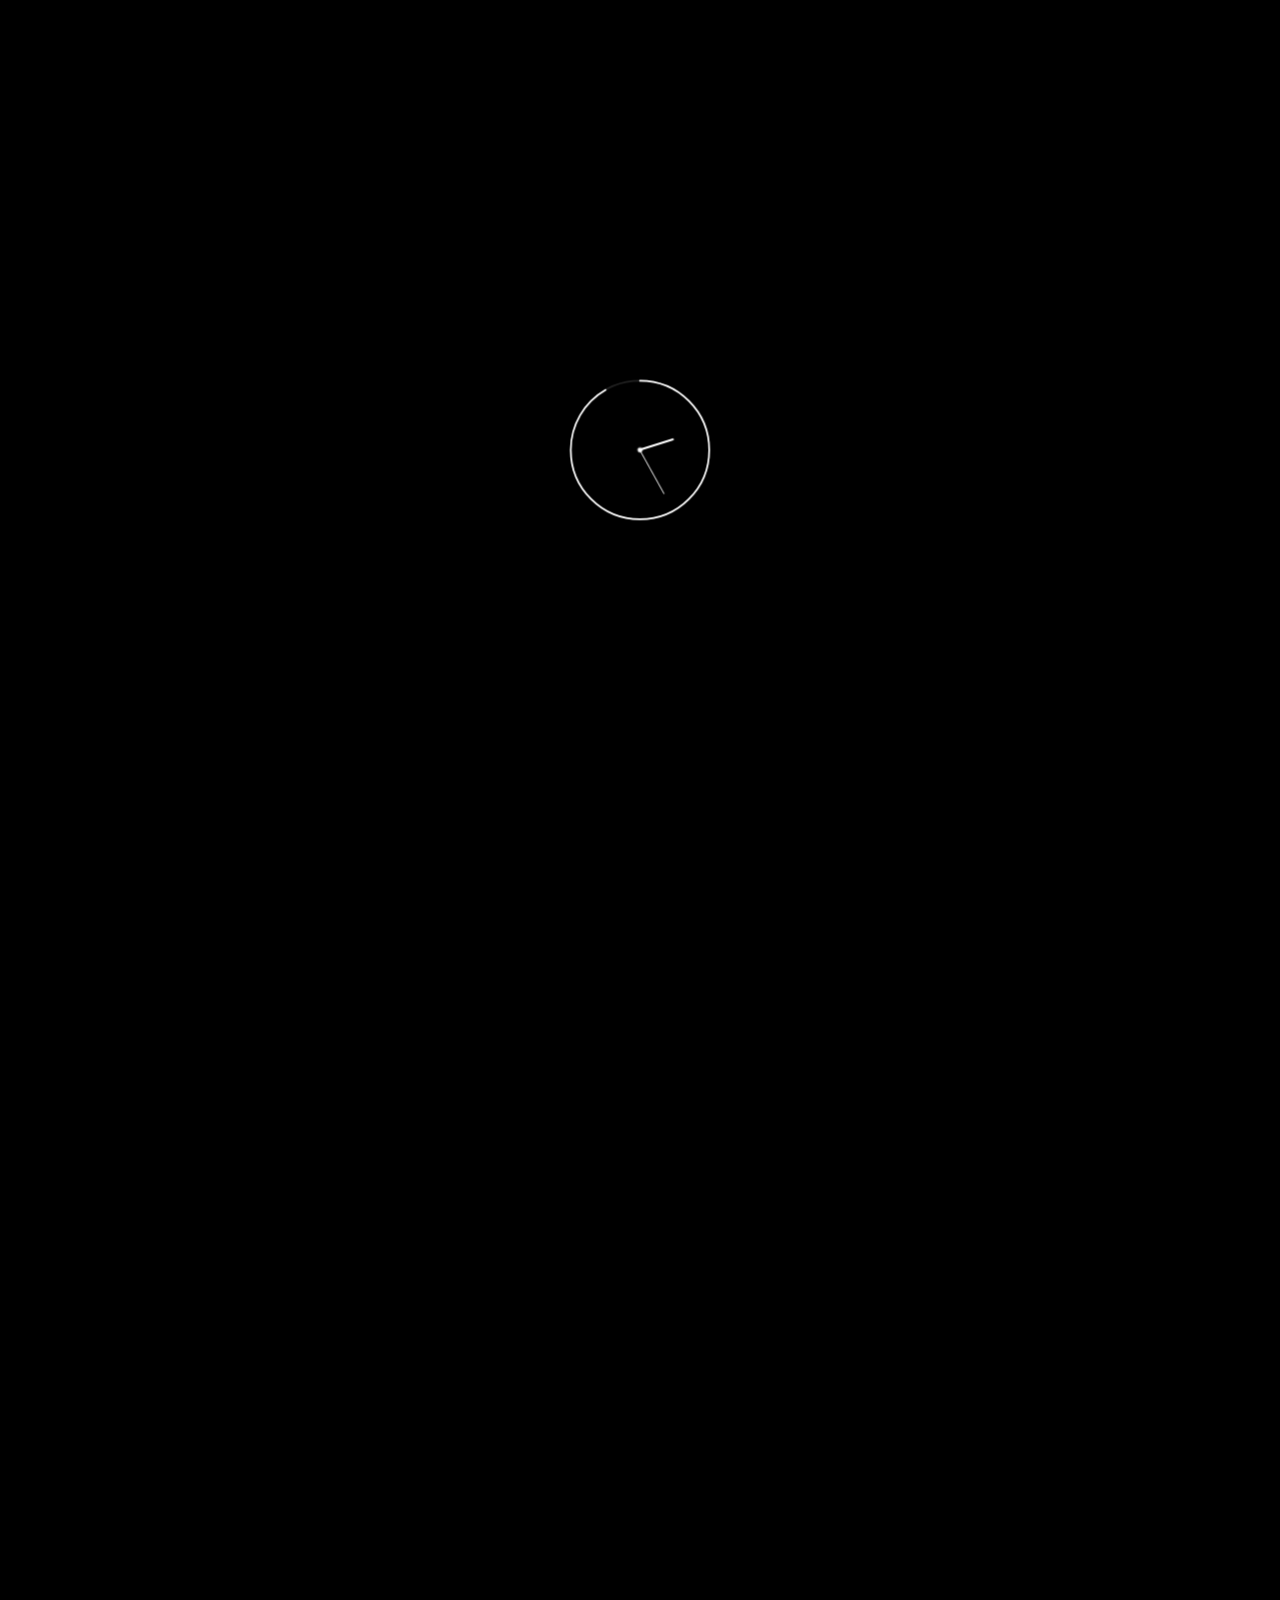
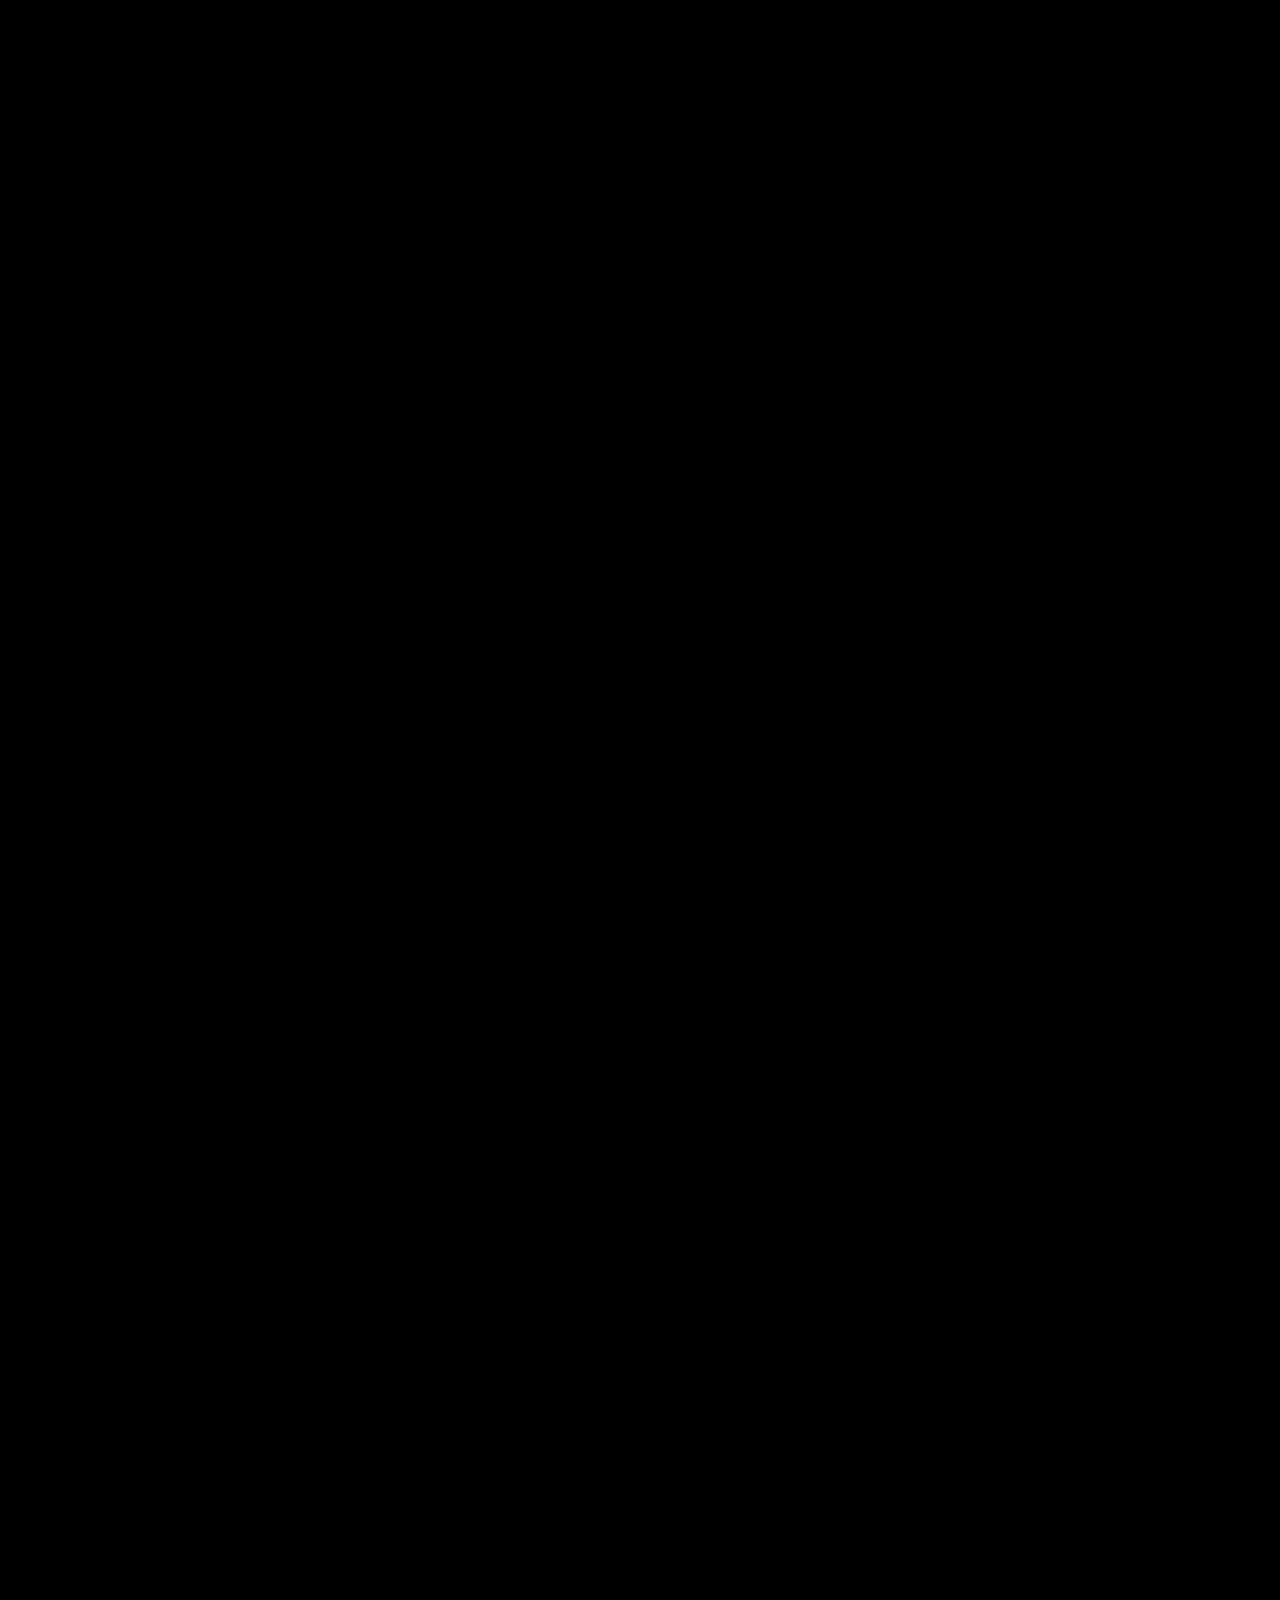
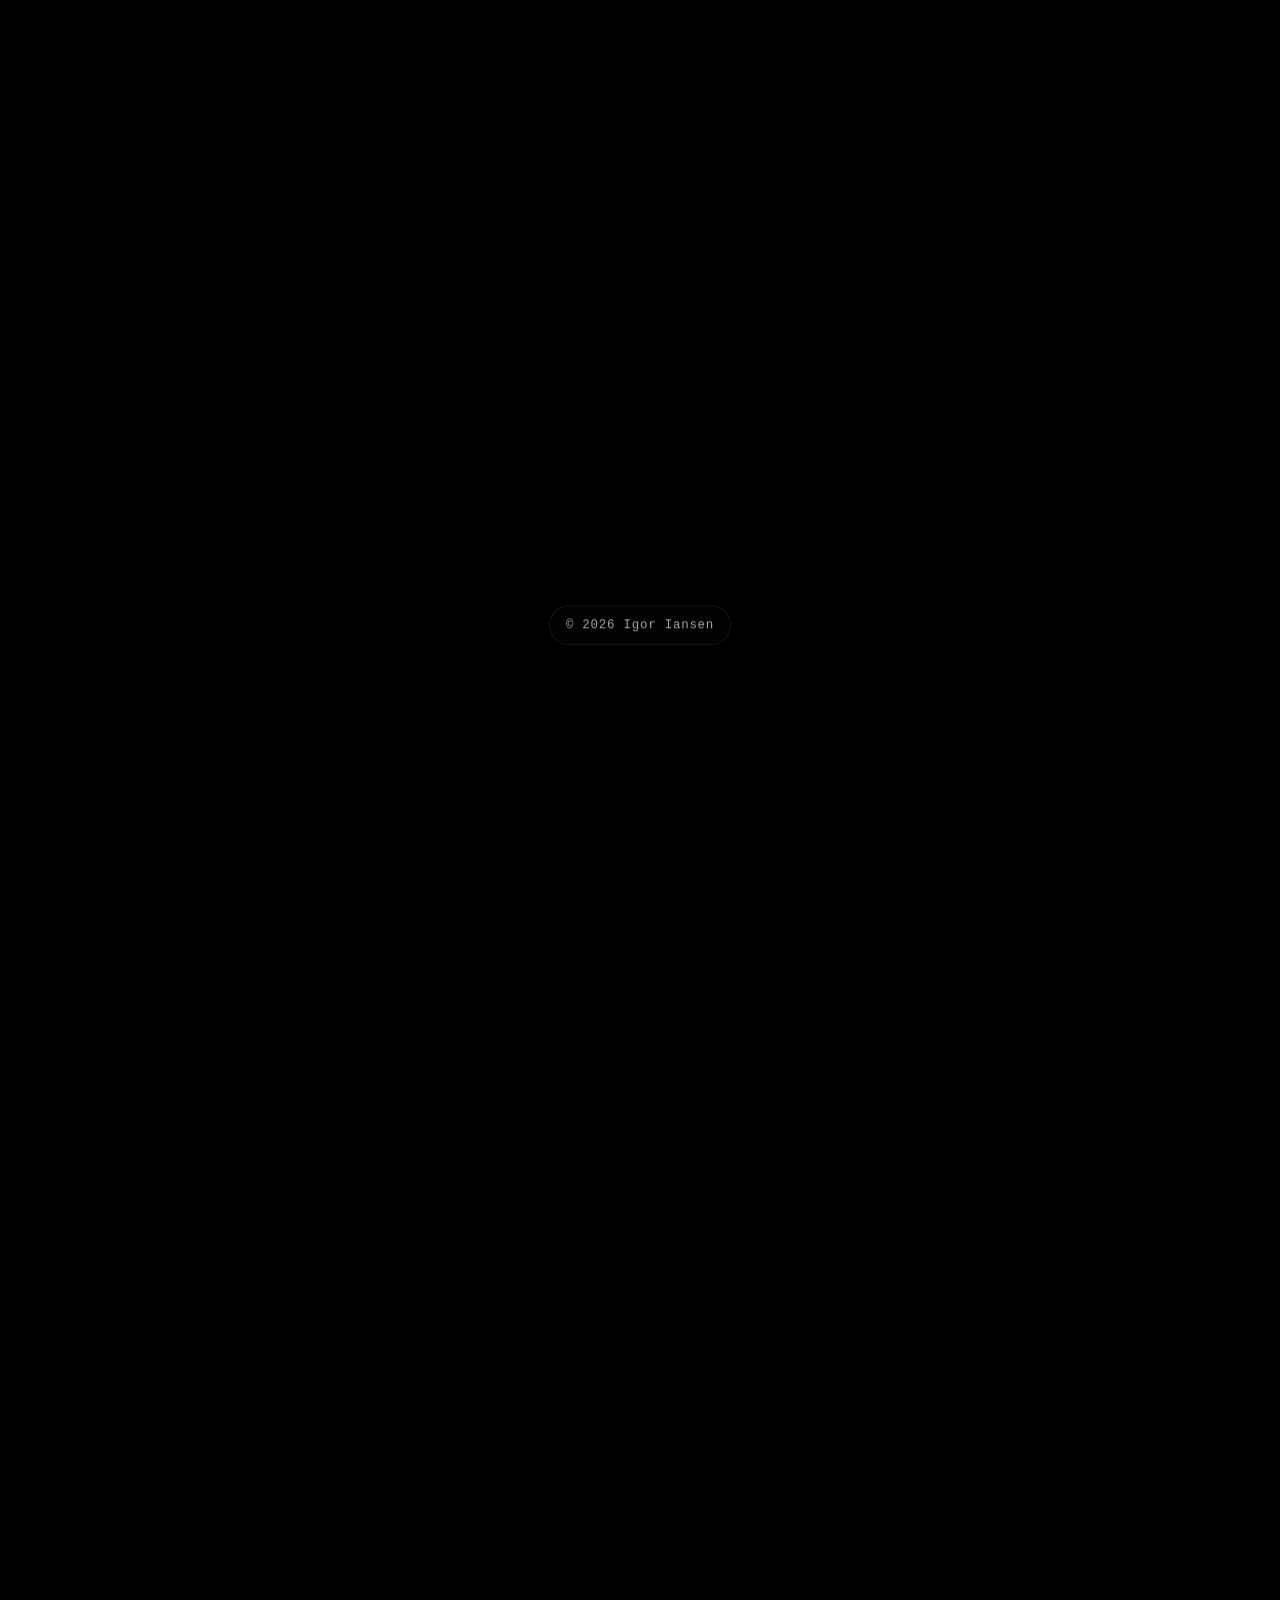
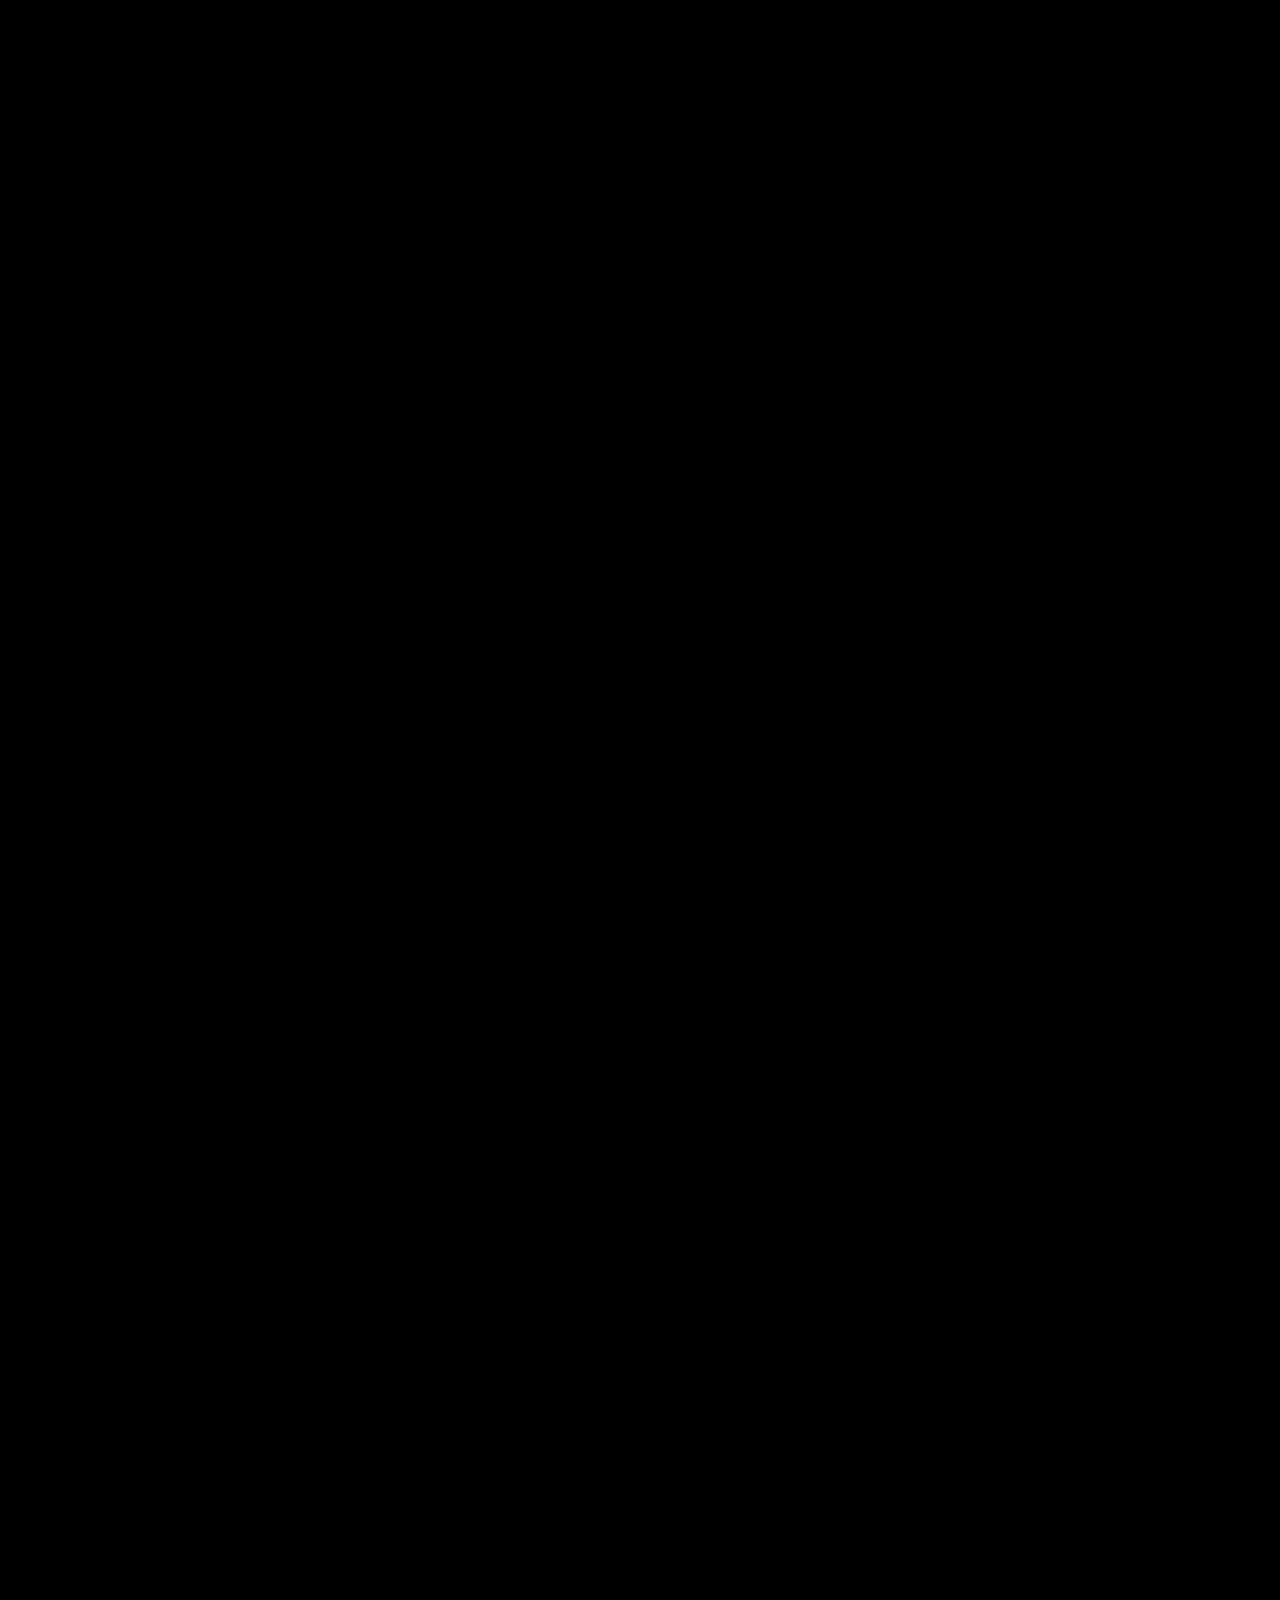
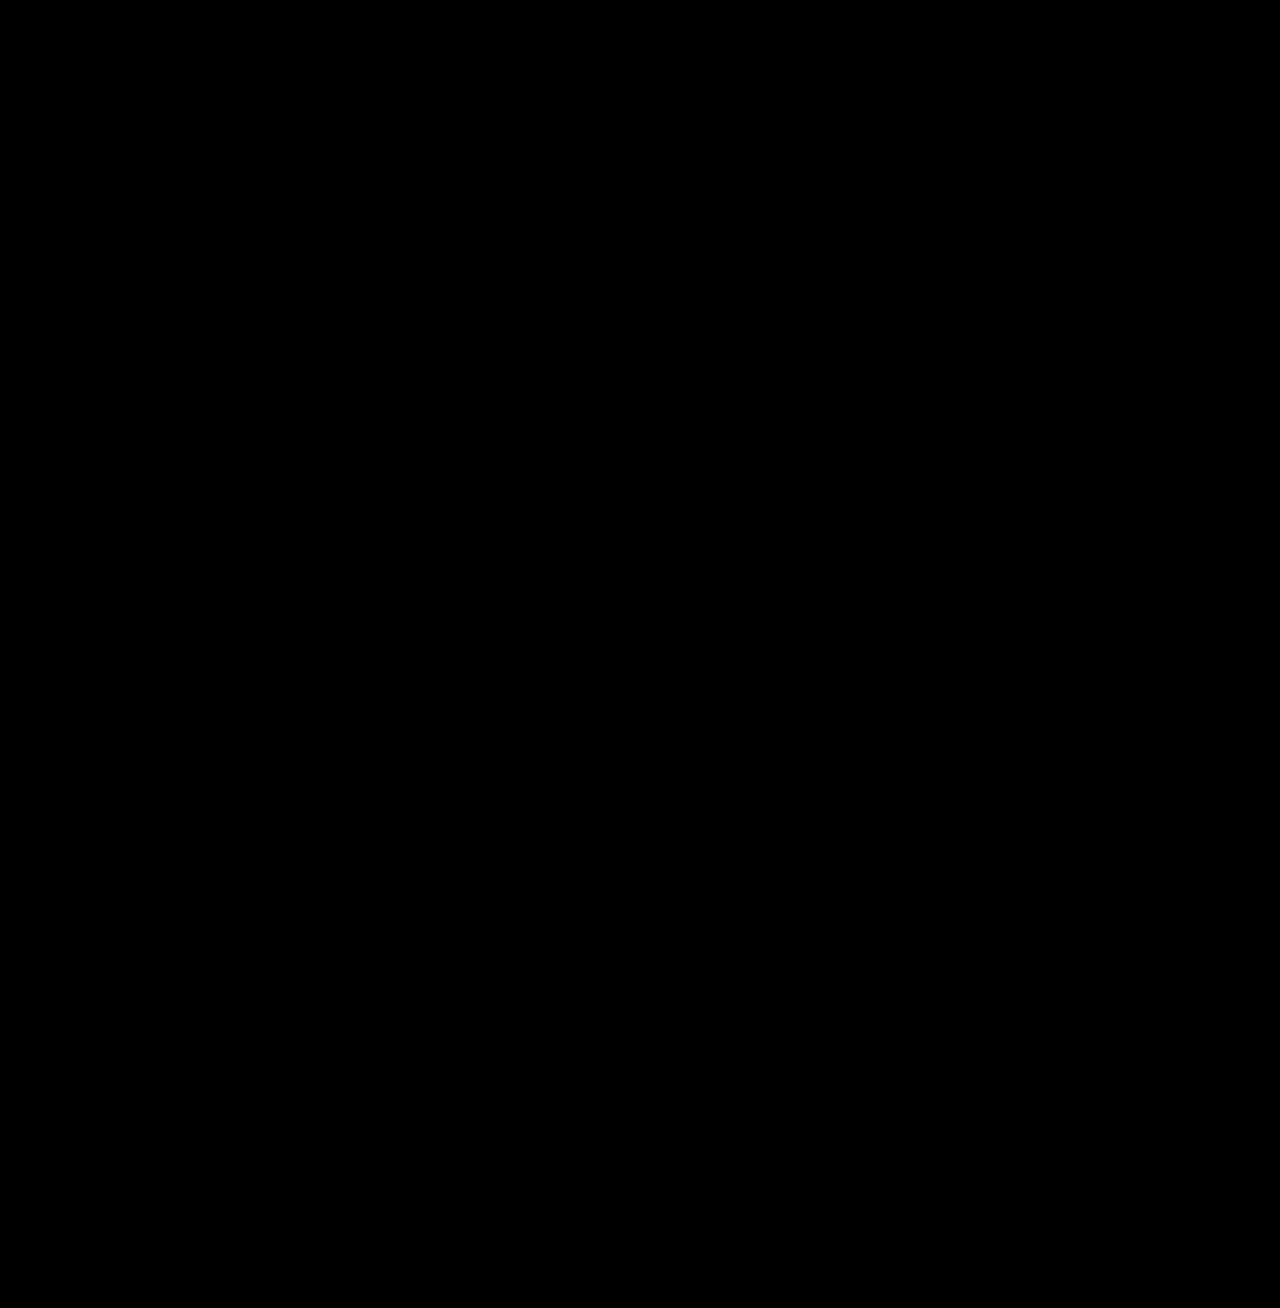
==== commit 7f39988a: "feat(hero): reformula a narrativa e as animações no scroll" ====
--- a/docs/index.html
+++ b/docs/index.html
@@ -32,7 +32,13 @@
       type="font/woff2"
       crossorigin
     />
-
+    <link
+      rel="preload"
+      href="assets/fonts/inter-tight-latin-wght-normal.woff2"
+      as="font"
+      type="font/woff2"
+      crossorigin
+    />
     <link rel="stylesheet" href="assets/css/style.css" />
     <link rel="stylesheet" href="assets/css/navbar.css" />
     <link rel="stylesheet" href="assets/css/hero.css" />
@@ -207,37 +213,40 @@
       <main id="conteudo">
         <section class="hero" id="hero">
           <div class="hero__scene">
-            <div class="hero__signal" aria-hidden="true">
-              <span></span><span></span><span></span>
+            <div class="hero__terminal" aria-hidden="true">
+              <div class="hero__terminal-path">~/portfolio/src</div>
+              <div class="hero__terminal-code">
+                <span><i>01</i><code><b>const</b> project = {</code></span>
+                <span><i>02</i><code>interface: <em>"React"</em>,</code></span>
+                <span><i>03</i><code>server: <em>"Node.js"</em>,</code></span>
+                <span><i>04</i><code>database: <em>"PostgreSQL"</em>,</code></span>
+                <span><i>05</i><code>};</code></span>
+                <span><i>06</i><code><b>await</b> build(project);</code></span>
+              </div>
+              <div class="hero__terminal-command">
+                <span aria-hidden="true">›</span>
+                <code>npm run dev</code>
+              </div>
             </div>
-            <div class="hero__backdrop" aria-hidden="true">IANSEN</div>
 
             <div class="hero__panels">
               <article class="hero__panel hero__panel--1">
-                <p class="hero__eyebrow" data-i18n="hero.eyebrow.1">
-                  IGOR IANSEN / DESENVOLVEDOR FULL-STACK
-                </p>
                 <h1 data-i18n="hero.title.1">
-                  Código, ritmo e <em>curiosidade.</em>
+                  <span class="hero__ghost">Meu nome é</span>
+                  <em>Igor Iansen</em>
                 </h1>
               </article>
               <article class="hero__panel hero__panel--2">
-                <p class="hero__eyebrow" data-i18n="hero.eyebrow.2">DE PONTA A PONTA</p>
                 <h2 data-i18n="hero.title.2">
-                  Gosto de pegar uma ideia e levar até o fim.
+                  Desenvolvo para web,
+                  <span class="hero__ghost">do front ao back</span>
                 </h2>
-                <p class="hero__copy" data-i18n="hero.copy.2">
-                  Interface, API, regras de negócio e banco de dados.
-                </p>
               </article>
               <article class="hero__panel hero__panel--3">
-                <p class="hero__eyebrow" data-i18n="hero.eyebrow.3">NA PRÁTICA</p>
                 <h2 data-i18n="hero.title.3">
-                  Meu jeito de aprender é construindo.
+                  <span class="hero__ghost">E este é um pouco</span> do que já
+                  construí
                 </h2>
-                <p class="hero__copy" data-i18n="hero.copy.3">
-                  Projetos pessoais, acadêmicos e hackathons.
-                </p>
               </article>
             </div>
 
@@ -245,7 +254,7 @@
               <span>01</span> / 03
             </div>
             <div class="hero__scroll-cue" data-i18n="hero.scroll">
-              role para continuar <span>↓</span>
+              continue rolando <span>↓</span>
             </div>
           </div>
         </section>
--- a/docs/assets/css/style.css
+++ b/docs/assets/css/style.css
@@ -16,6 +16,14 @@
   font-family: "Inter";
   src: url("../fonts/inter-v20-latin-700.woff2") format("woff2");
   font-weight: 700;
+  font-display: swap;
+}
+
+@font-face {
+  font-family: "Inter Tight";
+  src: url("../fonts/inter-tight-latin-wght-normal.woff2") format("woff2");
+  font-style: normal;
+  font-weight: 100 900;
   font-display: swap;
 }
 
--- a/docs/assets/css/hero.css
+++ b/docs/assets/css/hero.css
@@ -8,8 +8,8 @@
   overflow: hidden;
   background: #000;
   color: var(--text);
-  clip-path: inset(0);
-  transition: clip-path 0.9s var(--ease-out) 0.04s;
+  opacity: 1;
+  transition: opacity 0.78s cubic-bezier(0.65, 0, 0.2, 1);
 }
 
 .is-loading {
@@ -17,7 +17,7 @@
 }
 
 .is-loaded .site-loader {
-  clip-path: inset(0 0 100% 0);
+  opacity: 0;
   pointer-events: none;
 }
 
@@ -27,7 +27,13 @@
   position: relative;
   width: clamp(108px, 12vw, 148px);
   aspect-ratio: 1;
+  opacity: 1;
+  filter: blur(0);
   transform: scale(calc(0.94 + var(--loader-progress) * 0.06));
+  transition:
+    opacity 0.52s ease 0.1s,
+    filter 0.7s ease,
+    transform 0.72s cubic-bezier(0.7, 0, 0.2, 1);
 }
 
 .loader-clock svg {
@@ -87,14 +93,15 @@
 }
 
 .site-loader.is-complete .loader-clock {
-  transform: scale(1.04);
-  transition: transform 0.32s var(--ease-out);
+  opacity: 0;
+  filter: blur(10px);
+  transform: scale(2.35);
 }
 
 .hero {
   position: relative;
-  height: 340svh;
-  min-height: 2400px;
+  height: 300svh;
+  min-height: 2100px;
   overflow: clip;
   background: #000;
 }
@@ -106,9 +113,7 @@
   height: 100svh;
   min-height: 620px;
   overflow: hidden;
-  background:
-    radial-gradient(circle at 74% 38%, rgba(125, 17, 32, 0.14), transparent 28%),
-    #000;
+  background: #000;
   isolation: isolate;
   opacity: var(--hero-opacity, 1);
   transform: translate3d(0, var(--hero-pin-y), 0) scale(var(--hero-scale, 1));
@@ -119,51 +124,162 @@
   content: "";
   position: absolute;
   inset: 0;
+  z-index: 0;
+  background: linear-gradient(
+    110deg,
+    transparent 32%,
+    rgba(255, 255, 255, 0.025) 50%,
+    transparent 68%
+  );
+  transform: translateX(var(--hero-light-x, 0%));
+}
+
+.hero__terminal {
+  position: absolute;
+  top: 16%;
+  right: 3%;
+  z-index: 0;
+  width: min(49vw, 720px);
+  color: rgba(238, 233, 229, 0.46);
+  font: clamp(0.72rem, 1.05vw, 0.94rem)/1.75 var(--font-mono);
+  letter-spacing: 0.025em;
+  opacity: 0.42;
+  transform: perspective(1200px)
+    translate3d(var(--terminal-x, 0px), var(--terminal-y, 0px), 0)
+    rotateY(-9deg) rotateZ(-2deg);
+  transform-origin: 100% 50%;
+  -webkit-mask-image: linear-gradient(
+    110deg,
+    transparent 2%,
+    #000 28%,
+    #000 72%,
+    transparent 100%
+  );
+  mask-image: linear-gradient(
+    110deg,
+    transparent 2%,
+    #000 28%,
+    #000 72%,
+    transparent 100%
+  );
+  will-change: transform;
+}
+
+.hero__terminal::before {
+  content: "";
+  position: absolute;
+  inset: -20% -8%;
   z-index: -1;
-  background: linear-gradient(110deg, transparent 32%, rgba(255, 255, 255, 0.025) 50%, transparent 68%);
-  transform: translateX(var(--hero-light-x, 0%));
-}
-
-.hero__backdrop {
-  position: absolute;
-  top: 50%;
-  left: 50%;
-  z-index: -1;
-  color: transparent;
-  font: 700 clamp(9rem, 30vw, 31rem)/0.7 var(--font-body);
-  letter-spacing: -0.095em;
+  background: radial-gradient(ellipse, rgba(184, 50, 66, 0.07), transparent 64%);
+  pointer-events: none;
+}
+
+.hero__terminal-path {
+  margin: 0 0 24px 4.2rem;
+  color: rgba(184, 50, 66, 0.62);
+  font-size: 0.75em;
+  letter-spacing: 0.16em;
+  text-transform: uppercase;
+}
+
+.hero__terminal-code {
+  display: grid;
+}
+
+.hero__terminal-code span {
+  display: grid;
+  grid-template-columns: 2.8rem minmax(0, 1fr);
+  gap: 1.35rem;
+}
+
+.hero__terminal-code i {
+  color: rgba(238, 233, 229, 0.17);
+  font-style: normal;
+  text-align: right;
+  user-select: none;
+}
+
+.hero__terminal-code code,
+.hero__terminal-command code {
+  display: block;
+  width: fit-content;
+  overflow: hidden;
   white-space: nowrap;
-  opacity: 0.065;
-  -webkit-text-stroke: 1px rgba(238, 233, 229, 0.8);
-  transform: translate(calc(-50% + var(--backdrop-x, 0px)), -50%) scale(var(--backdrop-scale, 1));
-  will-change: transform;
-}
-
-.hero__signal {
-  position: absolute;
-  top: 50%;
-  left: 72%;
-  z-index: -1;
-  width: min(58vw, 720px);
-  aspect-ratio: 1;
-  transform: translate(-50%, -50%) rotate(var(--signal-rotation, 0deg));
-  will-change: transform;
-}
-
-.hero__signal span {
+  clip-path: inset(0 100% 0 0);
+}
+
+.hero__terminal-command code {
+  border-right: 1px solid transparent;
+}
+
+.hero__terminal-code b {
+  color: rgba(217, 248, 255, 0.68);
+  font-weight: 400;
+}
+
+.hero__terminal-code em {
+  color: rgba(184, 50, 66, 0.72);
+  font-style: normal;
+}
+
+.is-loaded .hero__terminal-code span:nth-child(1) code {
+  animation: terminal-type 0.7s steps(18, end) 0.3s forwards;
+}
+
+.is-loaded .hero__terminal-code span:nth-child(2) code {
+  animation: terminal-type 0.8s steps(21, end) 0.95s forwards;
+}
+
+.is-loaded .hero__terminal-code span:nth-child(3) code {
+  animation: terminal-type 0.8s steps(23, end) 1.45s forwards;
+}
+
+.is-loaded .hero__terminal-code span:nth-child(4) code {
+  animation: terminal-type 0.95s steps(29, end) 1.95s forwards;
+}
+
+.is-loaded .hero__terminal-code span:nth-child(5) code {
+  animation: terminal-type 0.25s steps(2, end) 2.65s forwards;
+}
+
+.is-loaded .hero__terminal-code span:nth-child(6) code {
+  animation: terminal-type 0.9s steps(21, end) 2.95s forwards;
+}
+
+.hero__terminal-command {
+  display: flex;
+  align-items: center;
+  gap: 12px;
+  margin: 28px 0 0 4.2rem;
+  color: rgba(238, 233, 229, 0.36);
+}
+
+.hero__terminal-command > span {
+  color: var(--blood-light);
+}
+
+.is-loaded .hero__terminal-command code {
+  animation:
+    terminal-type 0.75s steps(11, end) 4s forwards,
+    terminal-caret 0.85s step-end 4s infinite;
+}
+
+@keyframes terminal-type {
+  to {
+    clip-path: inset(0);
+  }
+}
+
+@keyframes terminal-caret {
+  50% {
+    border-right-color: rgba(238, 233, 229, 0.72);
+  }
+}
+
+.hero__panels {
   position: absolute;
   inset: 0;
-  border: 1px solid rgba(184, 50, 66, 0.2);
-  border-radius: 50%;
-  transform: scale(var(--signal-scale, 0.8));
-}
-
-.hero__signal span:nth-child(2) { inset: 12%; border-color: rgba(184, 50, 66, 0.15); }
-.hero__signal span:nth-child(3) { inset: 24%; border-color: rgba(184, 50, 66, 0.1); }
-
-.hero__panels {
-  position: absolute;
-  inset: 0;
+  z-index: 1;
   opacity: 0;
   filter: blur(5px);
   transform: translate3d(0, 30px, 0) scale(0.985);
@@ -207,21 +323,14 @@
   left: clamp(var(--page-pad), 18vw, 280px);
 }
 
-.hero__eyebrow {
-  margin-bottom: clamp(18px, 3vw, 34px);
-  color: var(--text-dim);
-  font: 0.78rem/1 var(--font-mono);
-  letter-spacing: 0.19em;
-}
-
 .hero__panel h1,
 .hero__panel h2 {
   max-width: 1050px;
-  font-family: var(--font-body);
+  font-family: "Inter Tight", var(--font-body);
   font-size: clamp(3.6rem, 9.4vw, 9.8rem);
-  font-weight: 400;
-  letter-spacing: -0.065em;
-  line-height: 0.88;
+  font-weight: 500;
+  letter-spacing: -0.072em;
+  line-height: 0.86;
   text-wrap: balance;
 }
 
@@ -233,25 +342,42 @@
   color: var(--blood-light);
   font-family: var(--font-display);
   font-style: normal;
+  font-weight: 400;
   letter-spacing: -0.025em;
 }
 
-.hero__copy {
-  max-width: 600px;
-  margin-top: clamp(24px, 4vw, 46px);
-  color: var(--text-dim);
-  font-size: clamp(1rem, 1.6vw, 1.3rem);
-  line-height: 1.55;
-}
-
-.hero__panel--2 .hero__copy {
-  margin-left: auto;
+.hero__ghost {
+  display: block;
+  color: rgba(238, 233, 229, 0.5);
+}
+
+@supports ((-webkit-background-clip: text) or (background-clip: text)) {
+  .hero__ghost {
+    background: linear-gradient(
+      180deg,
+      rgba(238, 233, 229, 0.78),
+      rgba(238, 233, 229, 0.2)
+    );
+    background-clip: text;
+    color: transparent;
+    -webkit-background-clip: text;
+    -webkit-text-fill-color: transparent;
+  }
+
+  .hero__panel em {
+    background: linear-gradient(180deg, #d34a59 0%, #b83242 46%, #68151f 100%);
+    background-clip: text;
+    color: transparent;
+    -webkit-background-clip: text;
+    -webkit-text-fill-color: transparent;
+  }
 }
 
 .hero__counter {
   position: absolute;
   right: var(--page-pad);
   bottom: clamp(30px, 5vh, 54px);
+  z-index: 2;
   color: var(--text-dim);
   font: 0.75rem/1 var(--font-mono);
   letter-spacing: 0.12em;
@@ -265,6 +391,7 @@
   position: absolute;
   bottom: clamp(28px, 5vh, 52px);
   left: 50%;
+  z-index: 2;
   display: flex;
   align-items: center;
   gap: 12px;
@@ -280,5 +407,7 @@
 }
 
 @keyframes hero-float {
-  50% { transform: translate(-50%, 8px); }
-}
+  50% {
+    transform: translate(-50%, 8px);
+  }
+}
--- a/docs/assets/css/responsive.css
+++ b/docs/assets/css/responsive.css
@@ -39,6 +39,13 @@
   .hero__scene {
     min-height: 600px;
   }
+  .hero__terminal {
+    right: -18%;
+    width: min(88vw, 620px);
+    opacity: 0.22;
+    transform: rotate(-4deg);
+    will-change: auto;
+  }
   .hero__panel {
     width: calc(100% - 48px);
   }
@@ -52,10 +59,6 @@
   .hero__panel h1,
   .hero__panel h2 {
     font-size: clamp(3.4rem, 12.5vw, 7rem);
-  }
-  .hero__signal {
-    left: 75%;
-    width: min(88vw, 620px);
   }
   .hero__counter {
     right: 24px;
@@ -147,6 +150,12 @@
 }
 
 @media (max-width: 500px) {
+  .hero__terminal {
+    top: 20%;
+    right: -34%;
+    width: 118vw;
+    opacity: 0.2;
+  }
   .navbar {
     grid-template-columns: auto minmax(0, 1fr) auto;
     gap: 4px;
@@ -193,21 +202,13 @@
     transform: translateX(14px);
   }
   .hero {
-    height: 300svh;
-    min-height: 1800px;
+    height: 280svh;
+    min-height: 1680px;
   }
   .hero__panel h1,
   .hero__panel h2 {
     font-size: clamp(3.1rem, 16vw, 5.2rem);
     line-height: 0.92;
-  }
-  .hero__eyebrow {
-    max-width: 80%;
-    line-height: 1.5;
-  }
-  .hero__copy {
-    max-width: 88%;
-    font-size: 1rem;
   }
   .ticker {
     padding-top: 36px;
@@ -280,6 +281,11 @@
   #cursorCanvas,
   .cursor-pulse {
     display: none;
+  }
+  .hero__terminal-code code,
+  .hero__terminal-command code {
+    animation: none;
+    clip-path: none;
   }
   .reveal,
   .projeto-card,
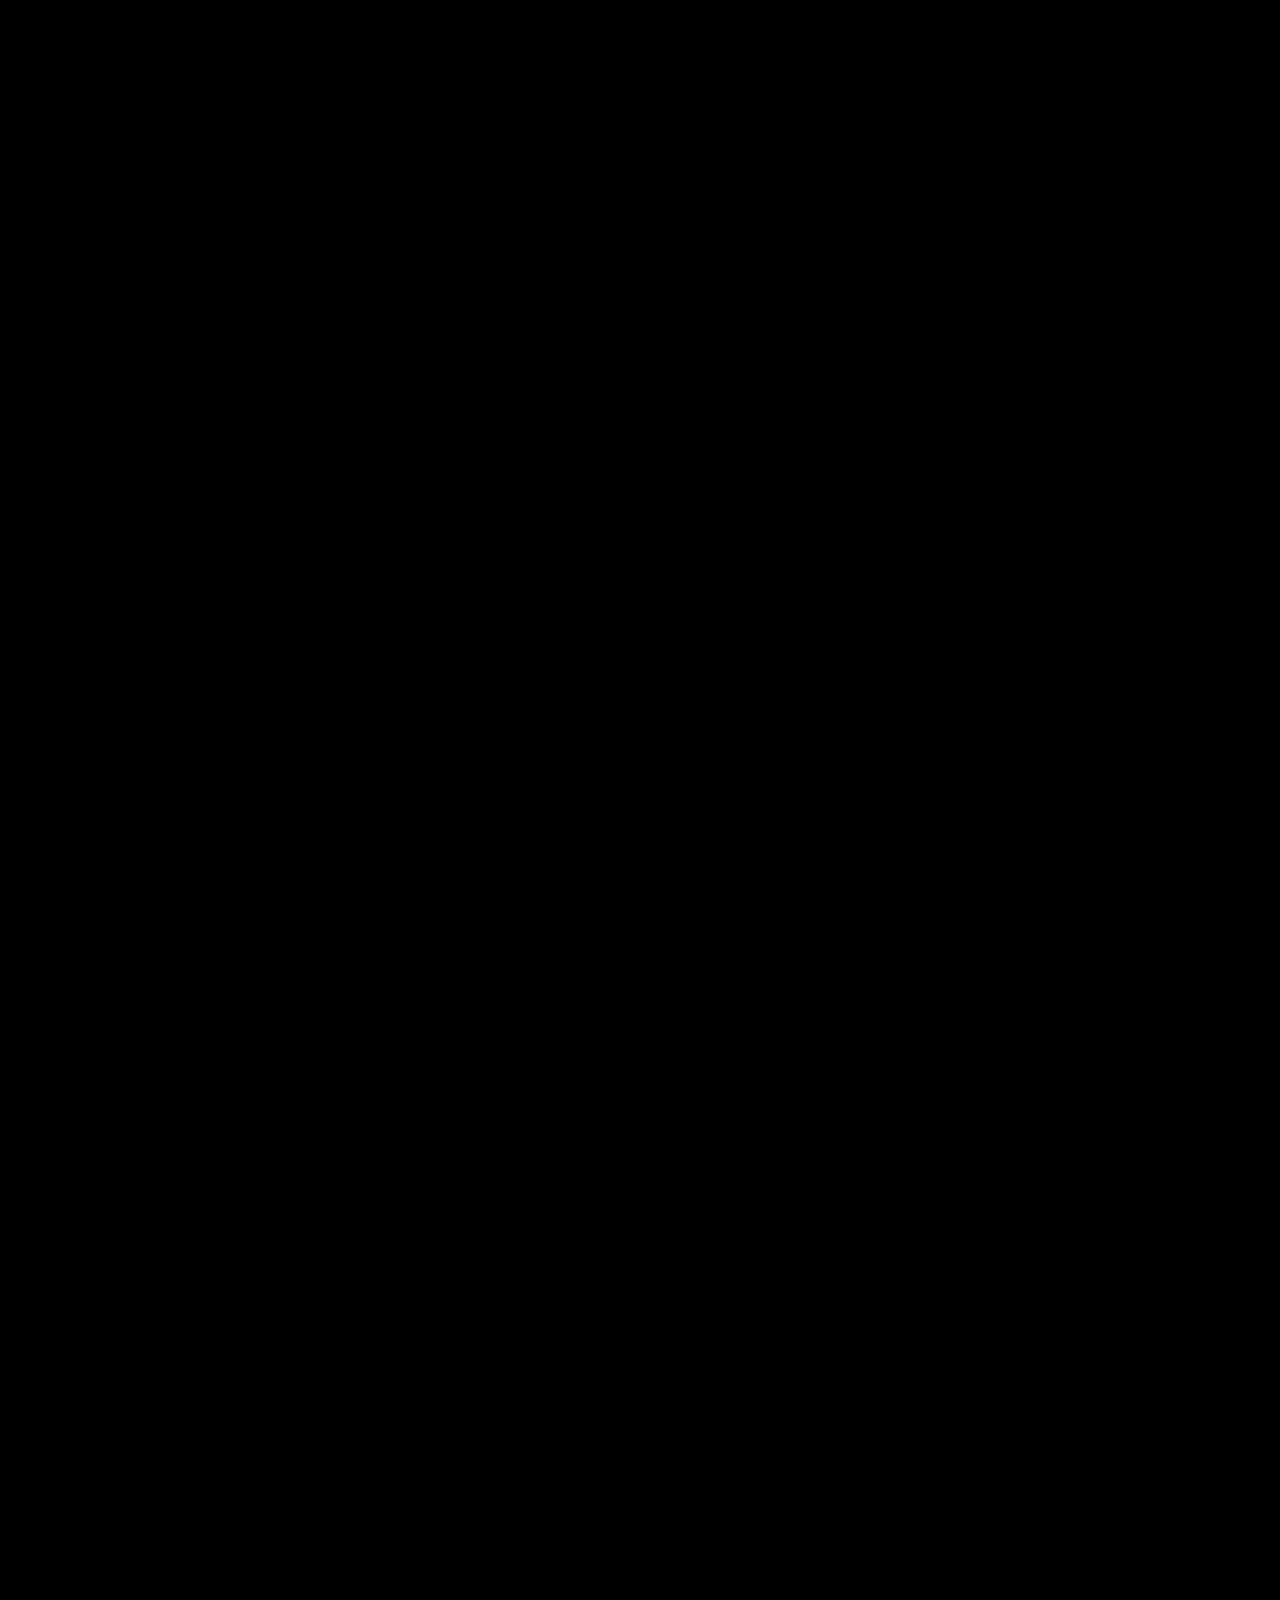
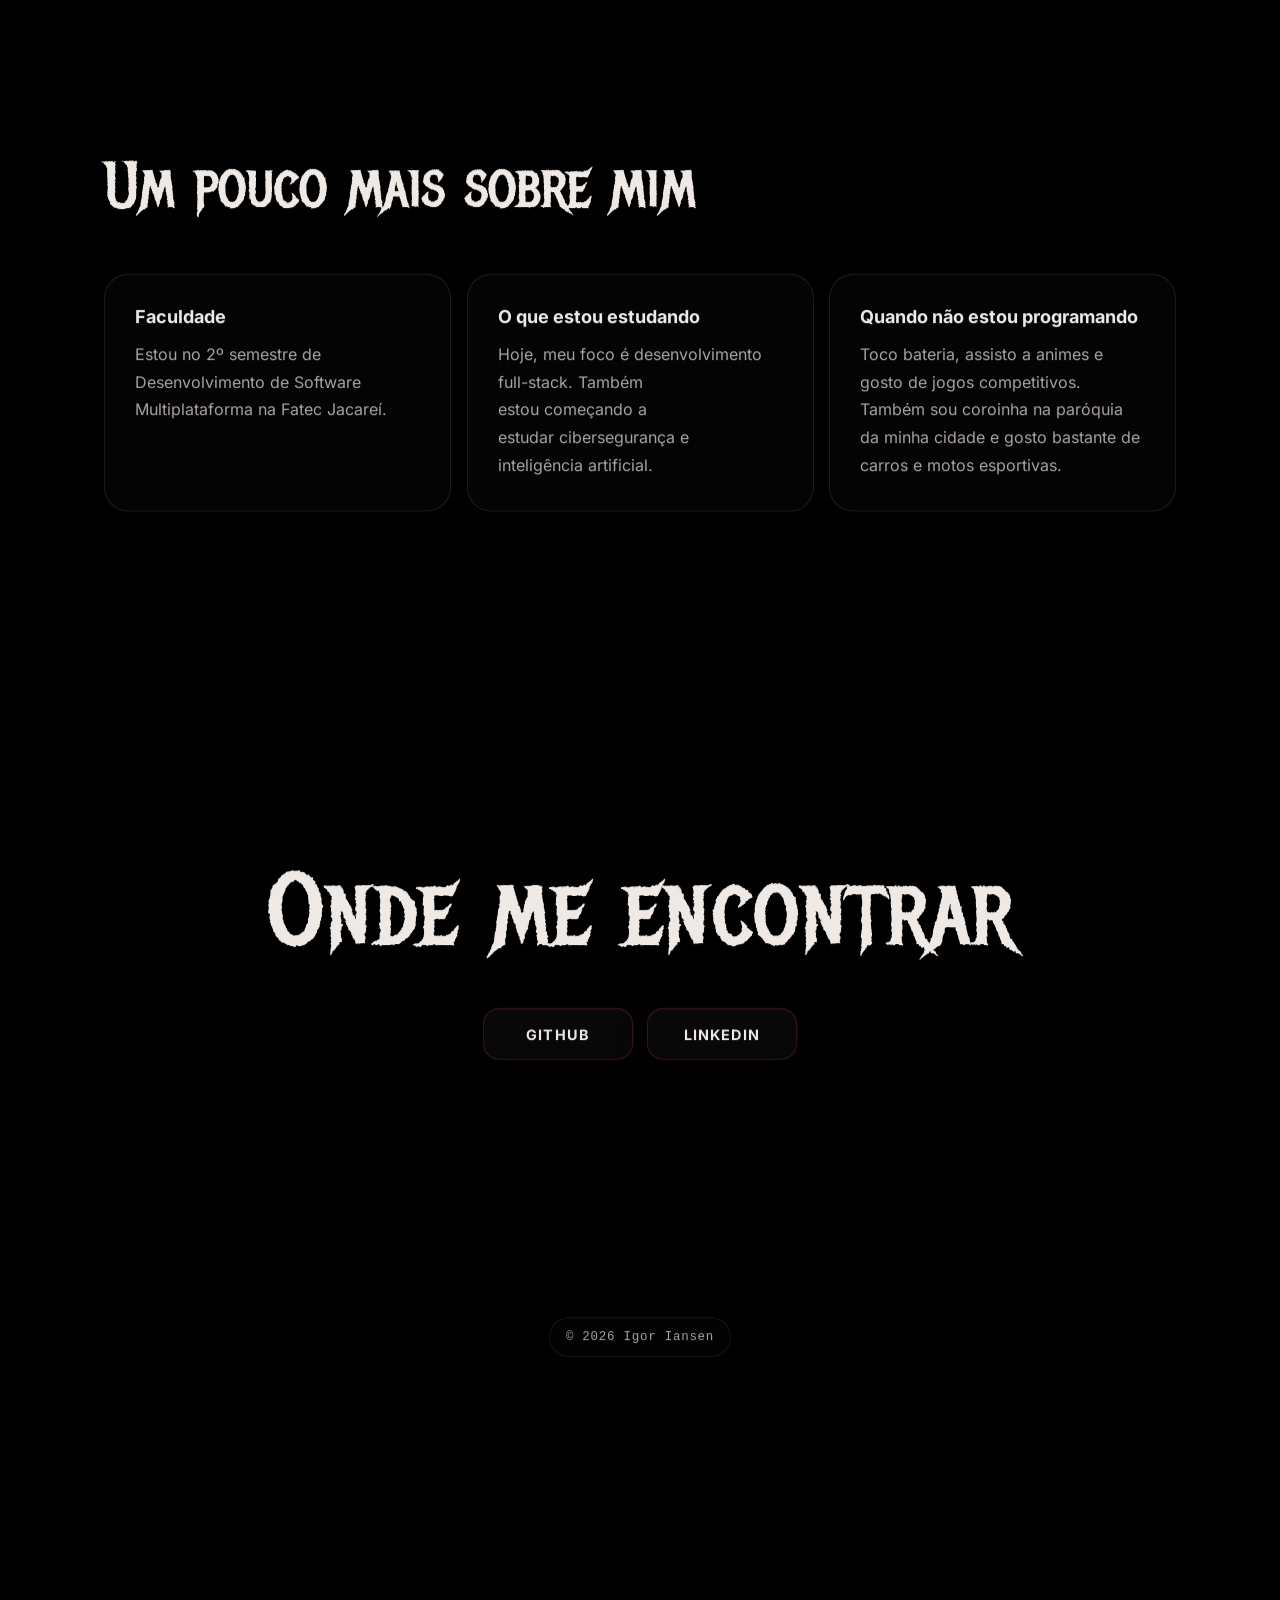
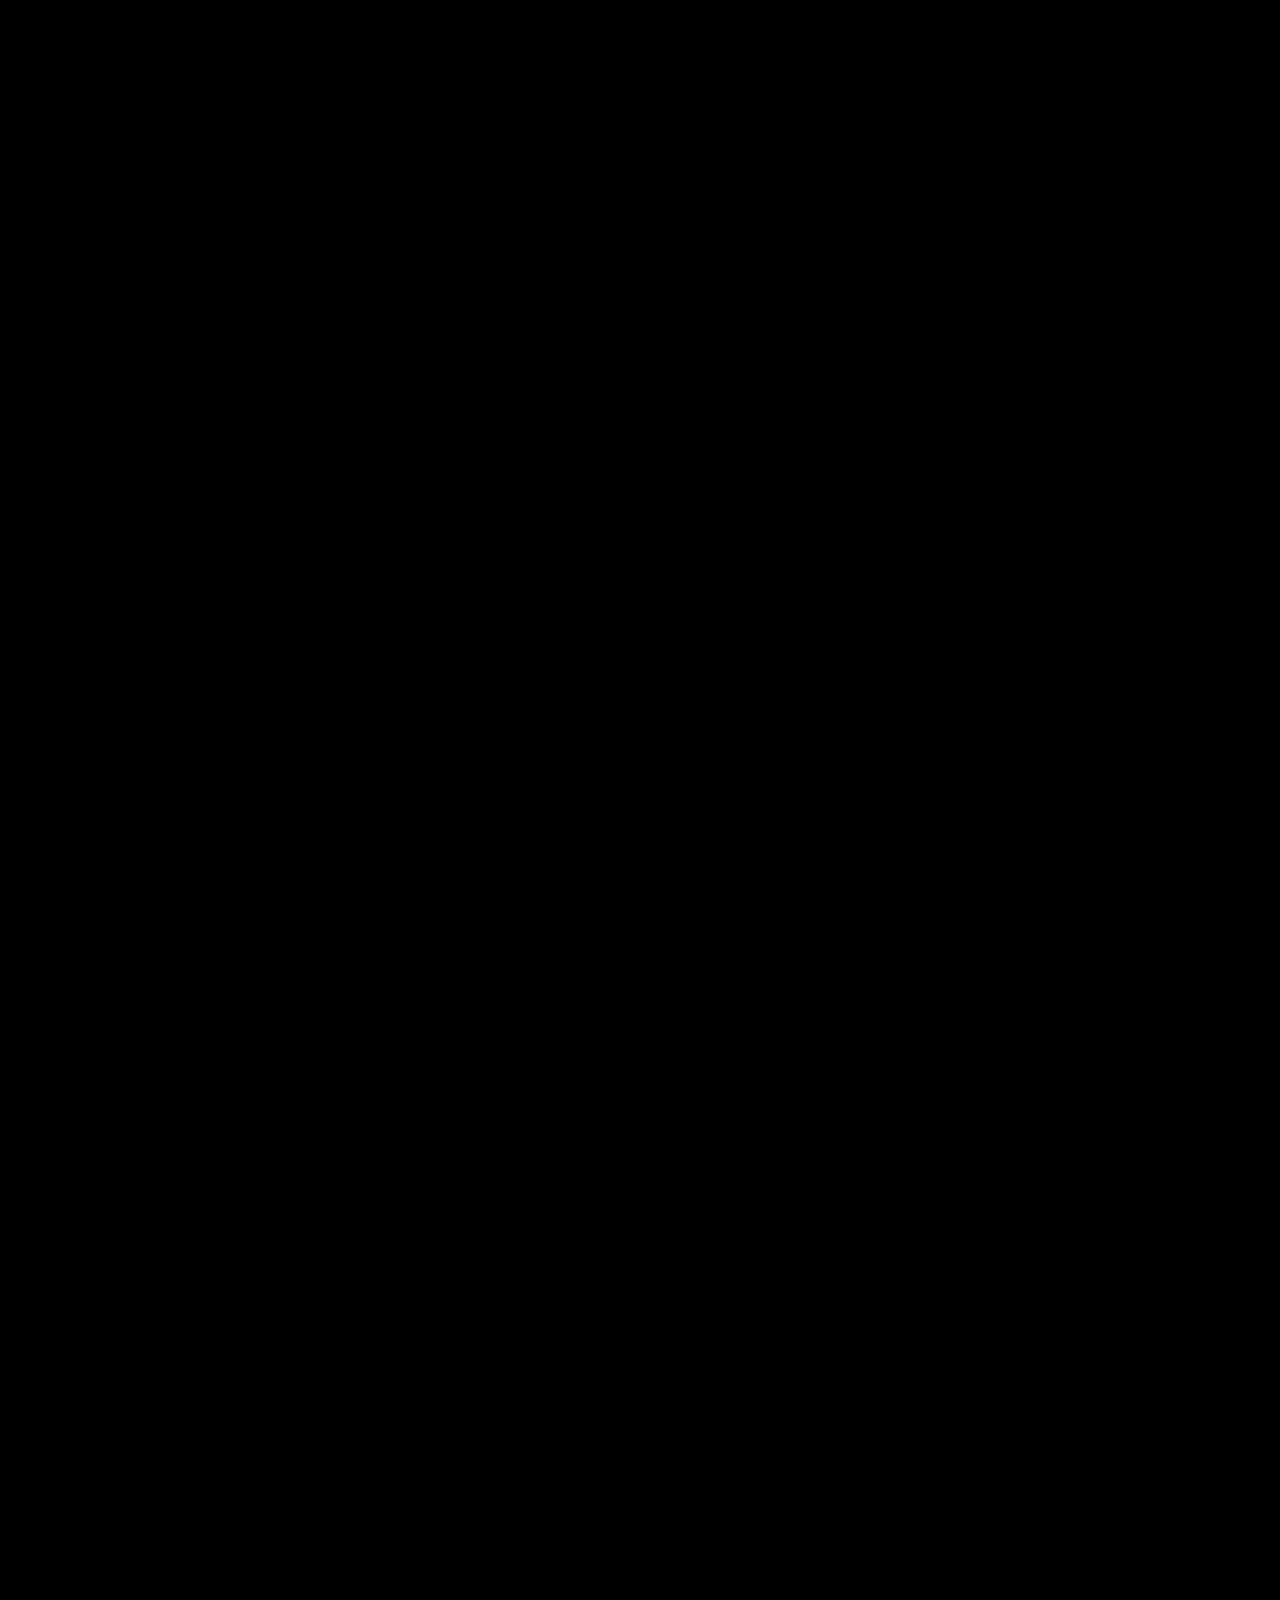
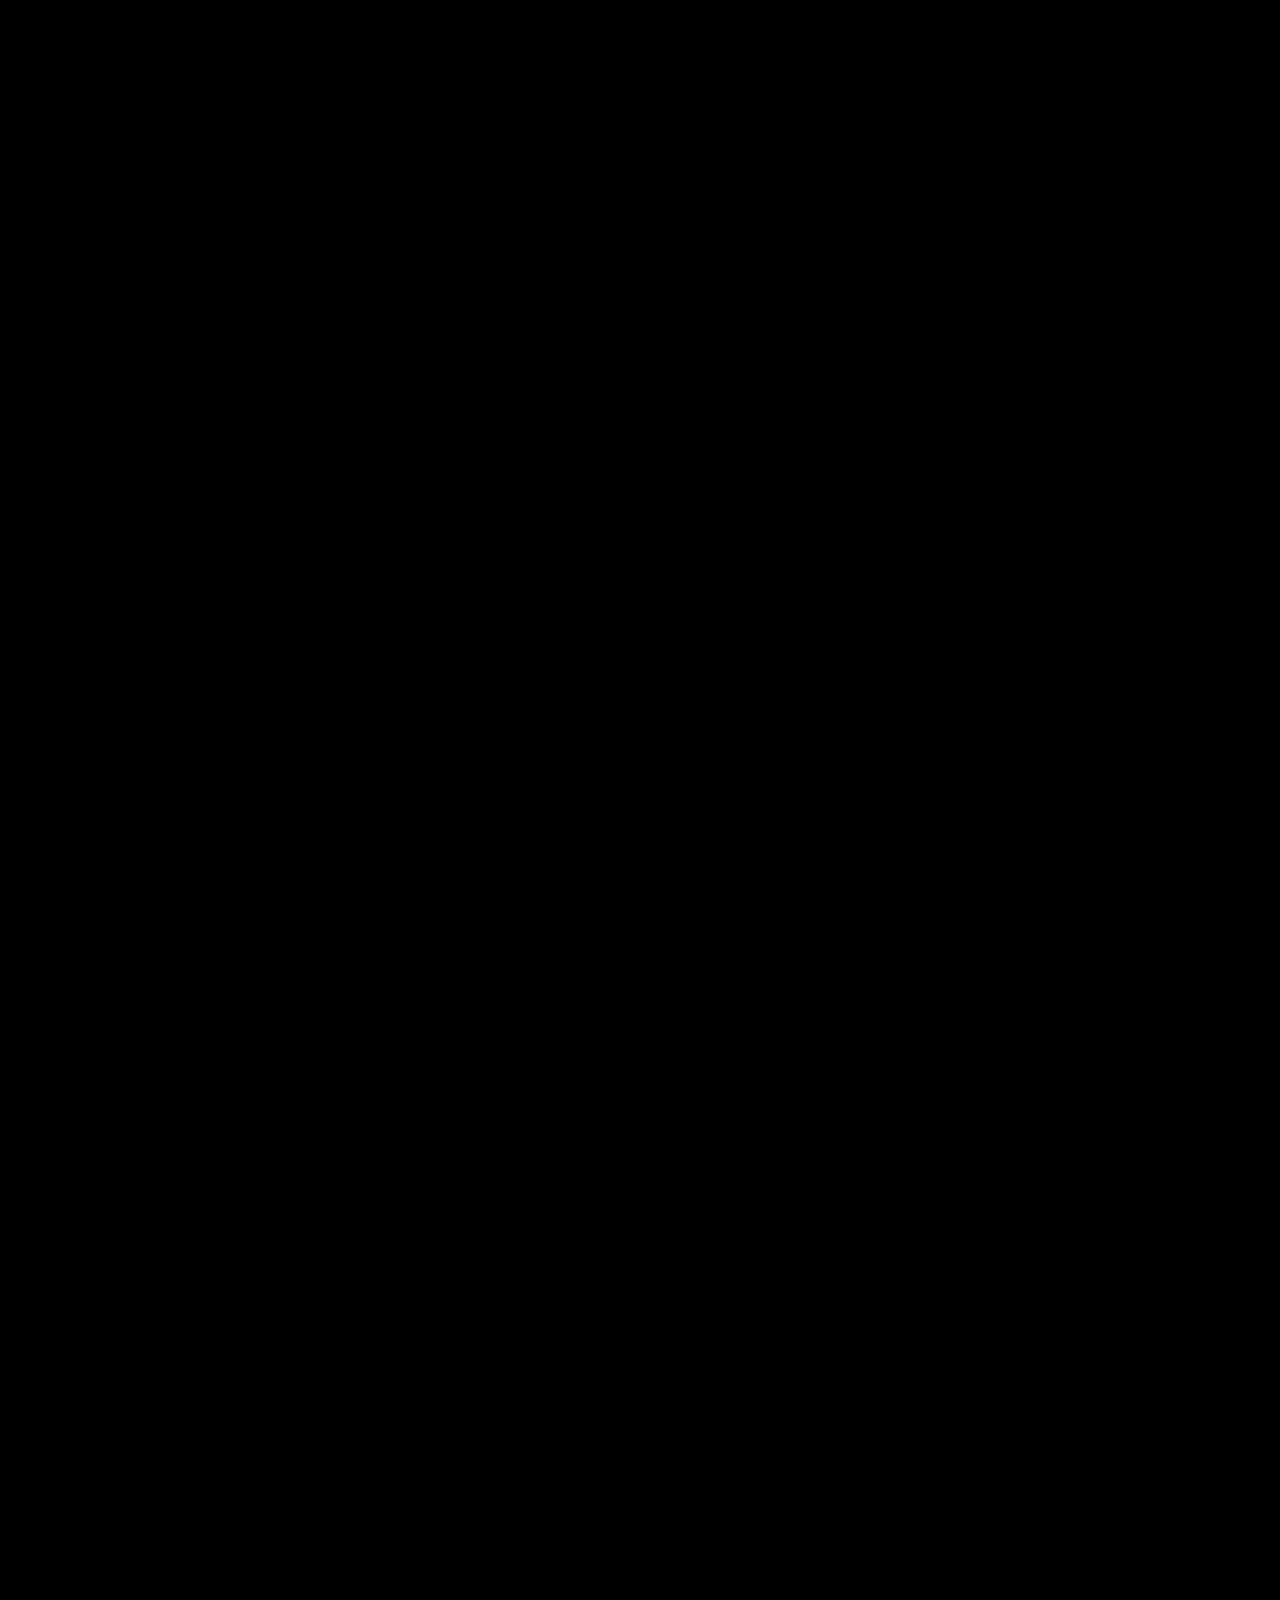
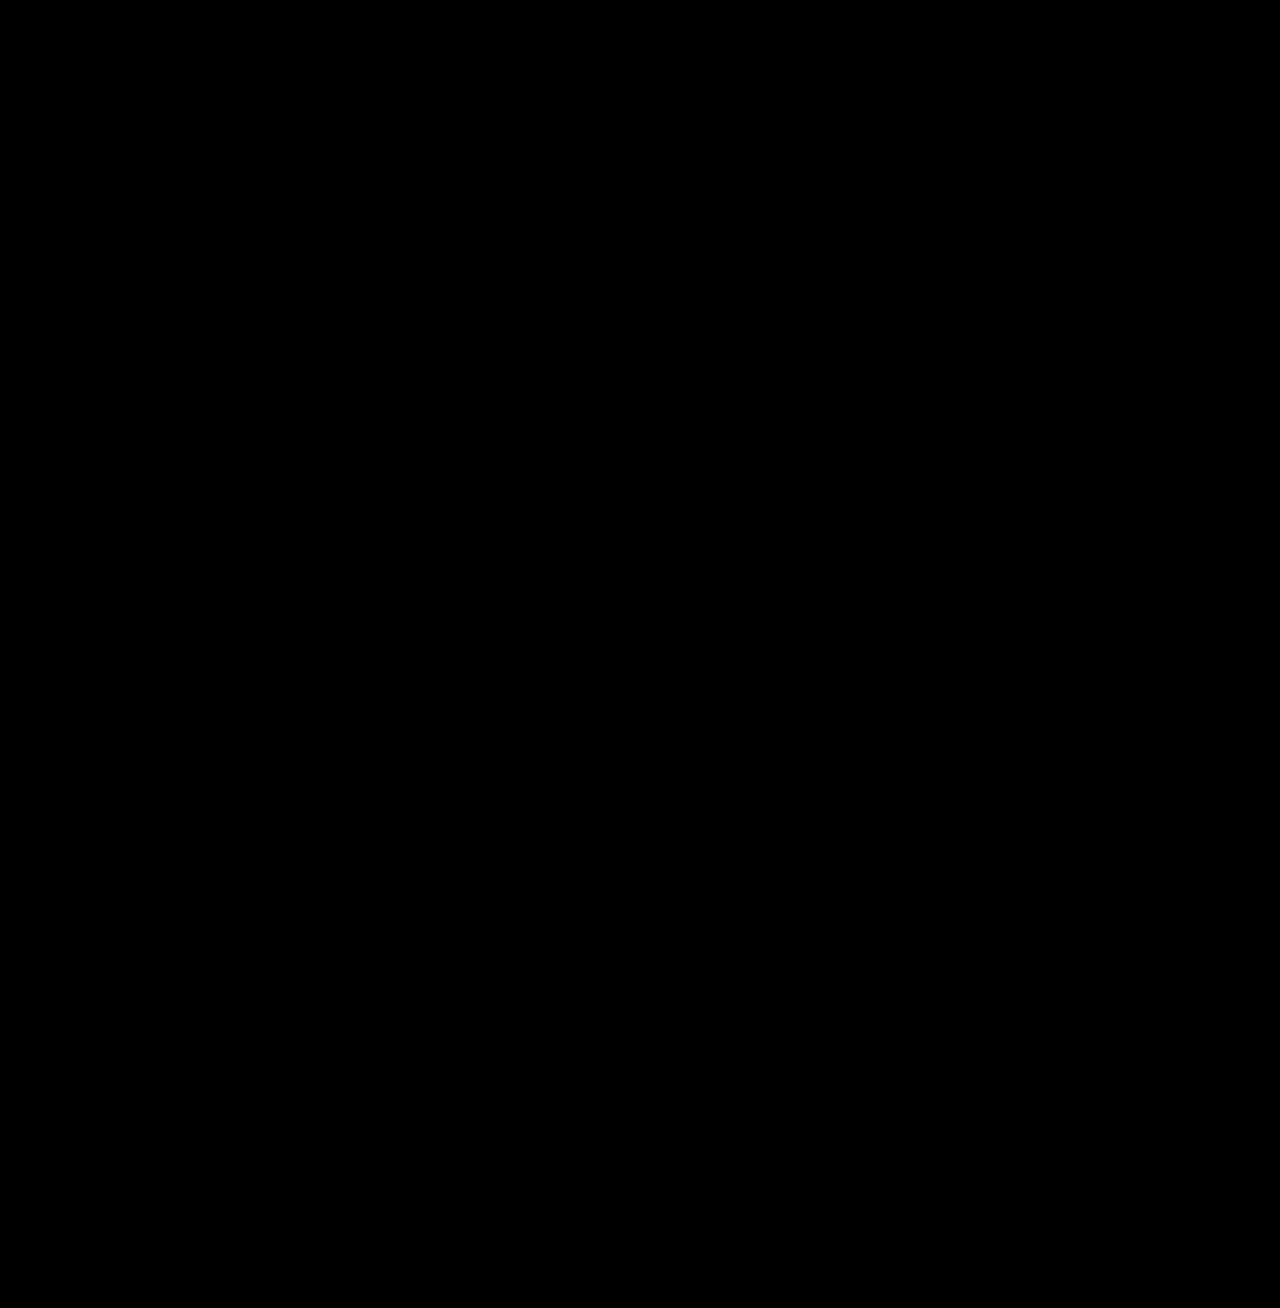
==== commit a484c405: "refactor(interface): limpa a estrutura e padroniza os títulos" ====
--- a/docs/index.html
+++ b/docs/index.html
@@ -10,6 +10,7 @@
     />
     <meta name="theme-color" content="#000000" />
     <meta name="color-scheme" content="dark" />
+    <link rel="icon" href="assets/media/drumsticks-navbar.png" />
 
     <link
       rel="preload"
@@ -118,9 +119,7 @@
       >Pular para o conteúdo</a
     >
 
-    <canvas id="linesCanvas" aria-hidden="true"></canvas>
     <canvas id="cursorCanvas" aria-hidden="true"></canvas>
-
     <div class="finale" id="finale">
       <canvas id="galaxyCanvas" aria-hidden="true"></canvas>
     </div>
@@ -216,12 +215,22 @@
             <div class="hero__terminal" aria-hidden="true">
               <div class="hero__terminal-path">~/portfolio/src</div>
               <div class="hero__terminal-code">
-                <span><i>01</i><code><b>const</b> project = {</code></span>
-                <span><i>02</i><code>interface: <em>"React"</em>,</code></span>
-                <span><i>03</i><code>server: <em>"Node.js"</em>,</code></span>
-                <span><i>04</i><code>database: <em>"PostgreSQL"</em>,</code></span>
+                <span
+                  ><i>01</i><code><b>const</b> project = {</code></span
+                >
+                <span
+                  ><i>02</i><code>interface: <em>"React"</em>,</code></span
+                >
+                <span
+                  ><i>03</i><code>server: <em>"Node.js"</em>,</code></span
+                >
+                <span
+                  ><i>04</i><code>database: <em>"PostgreSQL"</em>,</code></span
+                >
                 <span><i>05</i><code>};</code></span>
-                <span><i>06</i><code><b>await</b> build(project);</code></span>
+                <span
+                  ><i>06</i><code><b>await</b> build(project);</code></span
+                >
               </div>
               <div class="hero__terminal-command">
                 <span aria-hidden="true">›</span>
@@ -265,111 +274,119 @@
           aria-label="Tecnologias e ferramentas"
           data-i18n-aria="aria.stack"
         >
-          <h2 class="ticker__label" data-i18n="stack.titulo">
+          <h2
+            class="ticker__label glitch-heading"
+            data-i18n="stack.titulo"
+            data-text="TECNOLOGIAS / FERRAMENTAS"
+          >
             TECNOLOGIAS / FERRAMENTAS
           </h2>
           <div class="ticker__track" id="stackTicker">
             <ul class="ticker__group">
               <li class="ticker-tech">
-                <svg aria-hidden="true" focusable="false"><use href="assets/icons/stack.svg#html5"></use></svg><span
-                  >HTML5</span
-                >
-              </li>
-              <li class="ticker-tech">
-                <svg aria-hidden="true" focusable="false"><use href="assets/icons/stack.svg#css"></use></svg><span>CSS</span>
-              </li>
-              <li class="ticker-tech">
-                <svg aria-hidden="true" focusable="false"><use href="assets/icons/stack.svg#javascript"></use></svg><span
-                  >JavaScript</span
-                >
-              </li>
-              <li class="ticker-tech">
-                <svg aria-hidden="true" focusable="false"><use href="assets/icons/stack.svg#typescript"></use></svg><span
-                  >TypeScript</span
-                >
-              </li>
-              <li class="ticker-tech">
-                <svg aria-hidden="true" focusable="false"><use href="assets/icons/stack.svg#python"></use></svg><span
-                  >Python</span
-                >
-              </li>
-              <li class="ticker-tech">
-                <svg aria-hidden="true" focusable="false"><use href="assets/icons/stack.svg#nodedotjs"></use></svg><span
-                  >Node.js</span
-                >
-              </li>
-              <li class="ticker-tech">
-                <svg aria-hidden="true" focusable="false"><use href="assets/icons/stack.svg#react"></use></svg><span
-                  >React</span
-                >
-              </li>
-              <li class="ticker-tech">
-                <svg aria-hidden="true" focusable="false"><use href="assets/icons/stack.svg#kotlin"></use></svg><span
-                  >Kotlin</span
-                >
-              </li>
-              <li class="ticker-tech">
-                <svg aria-hidden="true" focusable="false"><use href="assets/icons/stack.svg#jetpackcompose"></use></svg><span
-                  >Jetpack Compose</span
-                >
-              </li>
-              <li class="ticker-tech">
-                <svg aria-hidden="true" focusable="false"><use href="assets/icons/stack.svg#insomnia"></use></svg><span
-                  >Insomnia</span
-                >
-              </li>
-              <li class="ticker-tech">
-                <svg aria-hidden="true" focusable="false"><use href="assets/icons/stack.svg#figma"></use></svg><span
-                  >Figma</span
-                >
-              </li>
-              <li class="ticker-tech">
-                <svg aria-hidden="true" focusable="false"><use href="assets/icons/stack.svg#postgresql"></use></svg><span
-                  >PostgreSQL</span
-                >
-              </li>
-              <li class="ticker-tech">
-                <svg aria-hidden="true" focusable="false"><use href="assets/icons/stack.svg#docker"></use></svg><span
-                  >Docker</span
-                >
-              </li>
-              <li class="ticker-tech">
-                <svg aria-hidden="true" focusable="false"><use href="assets/icons/stack.svg#tailwindcss"></use></svg><span
-                  >Tailwind CSS</span
-                >
-              </li>
-              <li class="ticker-tech">
-                <svg aria-hidden="true" focusable="false"><use href="assets/icons/stack.svg#express"></use></svg><span
-                  >Express</span
-                >
-              </li>
-              <li class="ticker-tech">
-                <svg aria-hidden="true" focusable="false"><use href="assets/icons/stack.svg#git"></use></svg><span>Git</span>
-              </li>
-              <li class="ticker-tech">
-                <svg aria-hidden="true" focusable="false"><use href="assets/icons/stack.svg#supabase"></use></svg><span
-                  >Supabase</span
-                >
-              </li>
-              <li class="ticker-tech">
-                <svg aria-hidden="true" focusable="false"><use href="assets/icons/stack.svg#vercel"></use></svg><span
-                  >Vercel</span
-                >
-              </li>
-              <li class="ticker-tech">
-                <svg aria-hidden="true" focusable="false"><use href="assets/icons/stack.svg#render"></use></svg><span
-                  >Render</span
-                >
-              </li>
-              <li class="ticker-tech">
-                <svg aria-hidden="true" focusable="false"><use href="assets/icons/stack.svg#vite"></use></svg><span
-                  >Vite</span
-                >
-              </li>
-              <li class="ticker-tech">
-                <svg aria-hidden="true" focusable="false"><use href="assets/icons/stack.svg#androidstudio"></use></svg><span
-                  >Android Studio</span
-                >
+                <svg aria-hidden="true" focusable="false">
+                  <use href="assets/icons/stack.svg#html5"></use></svg
+                ><span>HTML5</span>
+              </li>
+              <li class="ticker-tech">
+                <svg aria-hidden="true" focusable="false">
+                  <use href="assets/icons/stack.svg#css"></use></svg
+                ><span>CSS</span>
+              </li>
+              <li class="ticker-tech">
+                <svg aria-hidden="true" focusable="false">
+                  <use href="assets/icons/stack.svg#javascript"></use></svg
+                ><span>JavaScript</span>
+              </li>
+              <li class="ticker-tech">
+                <svg aria-hidden="true" focusable="false">
+                  <use href="assets/icons/stack.svg#typescript"></use></svg
+                ><span>TypeScript</span>
+              </li>
+              <li class="ticker-tech">
+                <svg aria-hidden="true" focusable="false">
+                  <use href="assets/icons/stack.svg#python"></use></svg
+                ><span>Python</span>
+              </li>
+              <li class="ticker-tech">
+                <svg aria-hidden="true" focusable="false">
+                  <use href="assets/icons/stack.svg#nodedotjs"></use></svg
+                ><span>Node.js</span>
+              </li>
+              <li class="ticker-tech">
+                <svg aria-hidden="true" focusable="false">
+                  <use href="assets/icons/stack.svg#react"></use></svg
+                ><span>React</span>
+              </li>
+              <li class="ticker-tech">
+                <svg aria-hidden="true" focusable="false">
+                  <use href="assets/icons/stack.svg#kotlin"></use></svg
+                ><span>Kotlin</span>
+              </li>
+              <li class="ticker-tech">
+                <svg aria-hidden="true" focusable="false">
+                  <use href="assets/icons/stack.svg#jetpackcompose"></use></svg
+                ><span>Jetpack Compose</span>
+              </li>
+              <li class="ticker-tech">
+                <svg aria-hidden="true" focusable="false">
+                  <use href="assets/icons/stack.svg#insomnia"></use></svg
+                ><span>Insomnia</span>
+              </li>
+              <li class="ticker-tech">
+                <svg aria-hidden="true" focusable="false">
+                  <use href="assets/icons/stack.svg#figma"></use></svg
+                ><span>Figma</span>
+              </li>
+              <li class="ticker-tech">
+                <svg aria-hidden="true" focusable="false">
+                  <use href="assets/icons/stack.svg#postgresql"></use></svg
+                ><span>PostgreSQL</span>
+              </li>
+              <li class="ticker-tech">
+                <svg aria-hidden="true" focusable="false">
+                  <use href="assets/icons/stack.svg#docker"></use></svg
+                ><span>Docker</span>
+              </li>
+              <li class="ticker-tech">
+                <svg aria-hidden="true" focusable="false">
+                  <use href="assets/icons/stack.svg#tailwindcss"></use></svg
+                ><span>Tailwind CSS</span>
+              </li>
+              <li class="ticker-tech">
+                <svg aria-hidden="true" focusable="false">
+                  <use href="assets/icons/stack.svg#express"></use></svg
+                ><span>Express</span>
+              </li>
+              <li class="ticker-tech">
+                <svg aria-hidden="true" focusable="false">
+                  <use href="assets/icons/stack.svg#git"></use></svg
+                ><span>Git</span>
+              </li>
+              <li class="ticker-tech">
+                <svg aria-hidden="true" focusable="false">
+                  <use href="assets/icons/stack.svg#supabase"></use></svg
+                ><span>Supabase</span>
+              </li>
+              <li class="ticker-tech">
+                <svg aria-hidden="true" focusable="false">
+                  <use href="assets/icons/stack.svg#vercel"></use></svg
+                ><span>Vercel</span>
+              </li>
+              <li class="ticker-tech">
+                <svg aria-hidden="true" focusable="false">
+                  <use href="assets/icons/stack.svg#render"></use></svg
+                ><span>Render</span>
+              </li>
+              <li class="ticker-tech">
+                <svg aria-hidden="true" focusable="false">
+                  <use href="assets/icons/stack.svg#vite"></use></svg
+                ><span>Vite</span>
+              </li>
+              <li class="ticker-tech">
+                <svg aria-hidden="true" focusable="false">
+                  <use href="assets/icons/stack.svg#androidstudio"></use></svg
+                ><span>Android Studio</span>
               </li>
             </ul>
           </div>
--- a/docs/assets/css/navbar.css
+++ b/docs/assets/css/navbar.css
@@ -26,7 +26,7 @@
     transform 0.55s var(--ease-out);
 }
 
-.is-loading .navbar {
+.is-loading:not(.is-loaded) .navbar {
   opacity: 0;
   pointer-events: none;
   transform: translate(-50%, -24px);
@@ -92,9 +92,12 @@
 .navbar__nav-link::after {
   content: attr(data-text);
   position: absolute;
-  top: 10px;
-  left: 14px;
-  z-index: 1;
+  inset: 0;
+  z-index: -1;
+  display: flex;
+  width: 100%;
+  align-items: center;
+  justify-content: center;
   color: inherit;
   white-space: nowrap;
   opacity: 0;
@@ -104,145 +107,11 @@
 .navbar__nav-link:hover,
 .navbar__nav-link:focus-visible {
   color: var(--text);
-  animation: nav-glitch-main 0.9s steps(1, end) infinite;
-}
-
-.navbar__nav-link:hover::before,
-.navbar__nav-link:focus-visible::before {
-  color: var(--blood-light);
-  text-shadow: 2px 0 rgba(212, 58, 75, 0.55);
-  animation: nav-glitch-red 0.62s steps(1, end) infinite;
-}
-
-.navbar__nav-link:hover::after,
-.navbar__nav-link:focus-visible::after {
-  color: #d9f8ff;
-  text-shadow: -2px 0 rgba(217, 248, 255, 0.42);
-  animation: nav-glitch-blue 0.47s steps(1, end) infinite reverse;
 }
 
 .navbar__nav-link.is-current {
   color: var(--text);
   text-shadow: 0 0 16px rgba(184, 50, 66, 0.32);
-}
-
-@keyframes nav-glitch-main {
-  0%,
-  7%,
-  13%,
-  31%,
-  38%,
-  71%,
-  78%,
-  100% {
-    transform: translate(0) skewX(0);
-    text-shadow: none;
-  }
-  8% {
-    transform: translate(-2px, 1px) skewX(-11deg);
-    text-shadow:
-      4px 0 var(--blood-light),
-      -3px 0 rgba(217, 248, 255, 0.65);
-  }
-  10% {
-    transform: translate(3px, -1px) skewX(7deg);
-    text-shadow: -3px 0 var(--blood-light);
-  }
-  33% {
-    transform: translate(-1px) skewX(14deg);
-    text-shadow: 3px 0 rgba(217, 248, 255, 0.55);
-  }
-  36% {
-    transform: translate(2px) skewX(-5deg);
-    text-shadow: -4px 0 rgba(212, 58, 75, 0.75);
-  }
-  73% {
-    transform: translate(1px, -1px) skewX(-16deg);
-    text-shadow:
-      5px 0 rgba(212, 58, 75, 0.8),
-      -2px 0 rgba(217, 248, 255, 0.45);
-  }
-  76% {
-    transform: translate(-3px, 1px) skewX(5deg);
-  }
-}
-
-@keyframes nav-glitch-red {
-  0%,
-  15%,
-  21%,
-  48%,
-  56%,
-  82%,
-  100% {
-    opacity: 0;
-    transform: translate(0);
-    clip-path: inset(0);
-  }
-  16% {
-    opacity: 0.95;
-    transform: translate(-6px, 1px);
-    clip-path: inset(7% 0 68%);
-  }
-  19% {
-    opacity: 0.72;
-    transform: translate(4px, -1px);
-    clip-path: inset(70% 0 4%);
-  }
-  50% {
-    opacity: 0.9;
-    transform: translate(5px);
-    clip-path: inset(34% 0 40%);
-  }
-  53% {
-    opacity: 0.58;
-    transform: translate(-3px, 1px);
-    clip-path: inset(78% 0 2%);
-  }
-  84% {
-    opacity: 0.88;
-    transform: translate(-5px, -1px);
-    clip-path: inset(18% 0 56%);
-  }
-}
-
-@keyframes nav-glitch-blue {
-  0%,
-  11%,
-  18%,
-  42%,
-  50%,
-  74%,
-  100% {
-    opacity: 0;
-    transform: translate(0);
-    clip-path: inset(0);
-  }
-  12% {
-    opacity: 0.72;
-    transform: translate(5px, -1px);
-    clip-path: inset(62% 0 12%);
-  }
-  16% {
-    opacity: 0.5;
-    transform: translate(-4px, 1px);
-    clip-path: inset(4% 0 76%);
-  }
-  44% {
-    opacity: 0.8;
-    transform: translate(-5px);
-    clip-path: inset(40% 0 31%);
-  }
-  48% {
-    opacity: 0.48;
-    transform: translate(3px, -1px);
-    clip-path: inset(80% 0 1%);
-  }
-  76% {
-    opacity: 0.68;
-    transform: translate(6px, 1px);
-    clip-path: inset(21% 0 57%);
-  }
 }
 
 .glitch-heading {
@@ -264,26 +133,18 @@
   pointer-events: none;
 }
 
-.reveal.is-visible .glitch-heading::before,
-.modal-overlay.is-open #modalTitle::before {
-  color: var(--blood-light);
-  animation: title-glitch-red 0.62s steps(2, end) both;
-}
-
-.reveal.is-visible .glitch-heading::after,
-.modal-overlay.is-open #modalTitle::after {
-  color: #d9f8ff;
-  animation: title-glitch-blue 0.62s steps(2, end) 0.035s both;
-}
-
 .glitch-heading:hover::before,
-.projeto-card:hover .projeto-card__nome::before {
+.projeto-card:hover .projeto-card__nome::before,
+.navbar__nav-link:hover::before,
+.navbar__nav-link:focus-visible::before {
   color: var(--blood-light);
   animation: title-glitch-red 0.46s steps(2, end) infinite;
 }
 
 .glitch-heading:hover::after,
-.projeto-card:hover .projeto-card__nome::after {
+.projeto-card:hover .projeto-card__nome::after,
+.navbar__nav-link:hover::after,
+.navbar__nav-link:focus-visible::after {
   color: #d9f8ff;
   animation: title-glitch-blue 0.53s steps(2, end) infinite reverse;
 }
@@ -432,9 +293,7 @@
   transform: translateX(16px);
 }
 
-.navbar__lang:active {
-  transform: scale(0.96);
-}
+.navbar__lang:active,
 .navbar__lang.is-switching {
   transform: scale(0.96);
 }
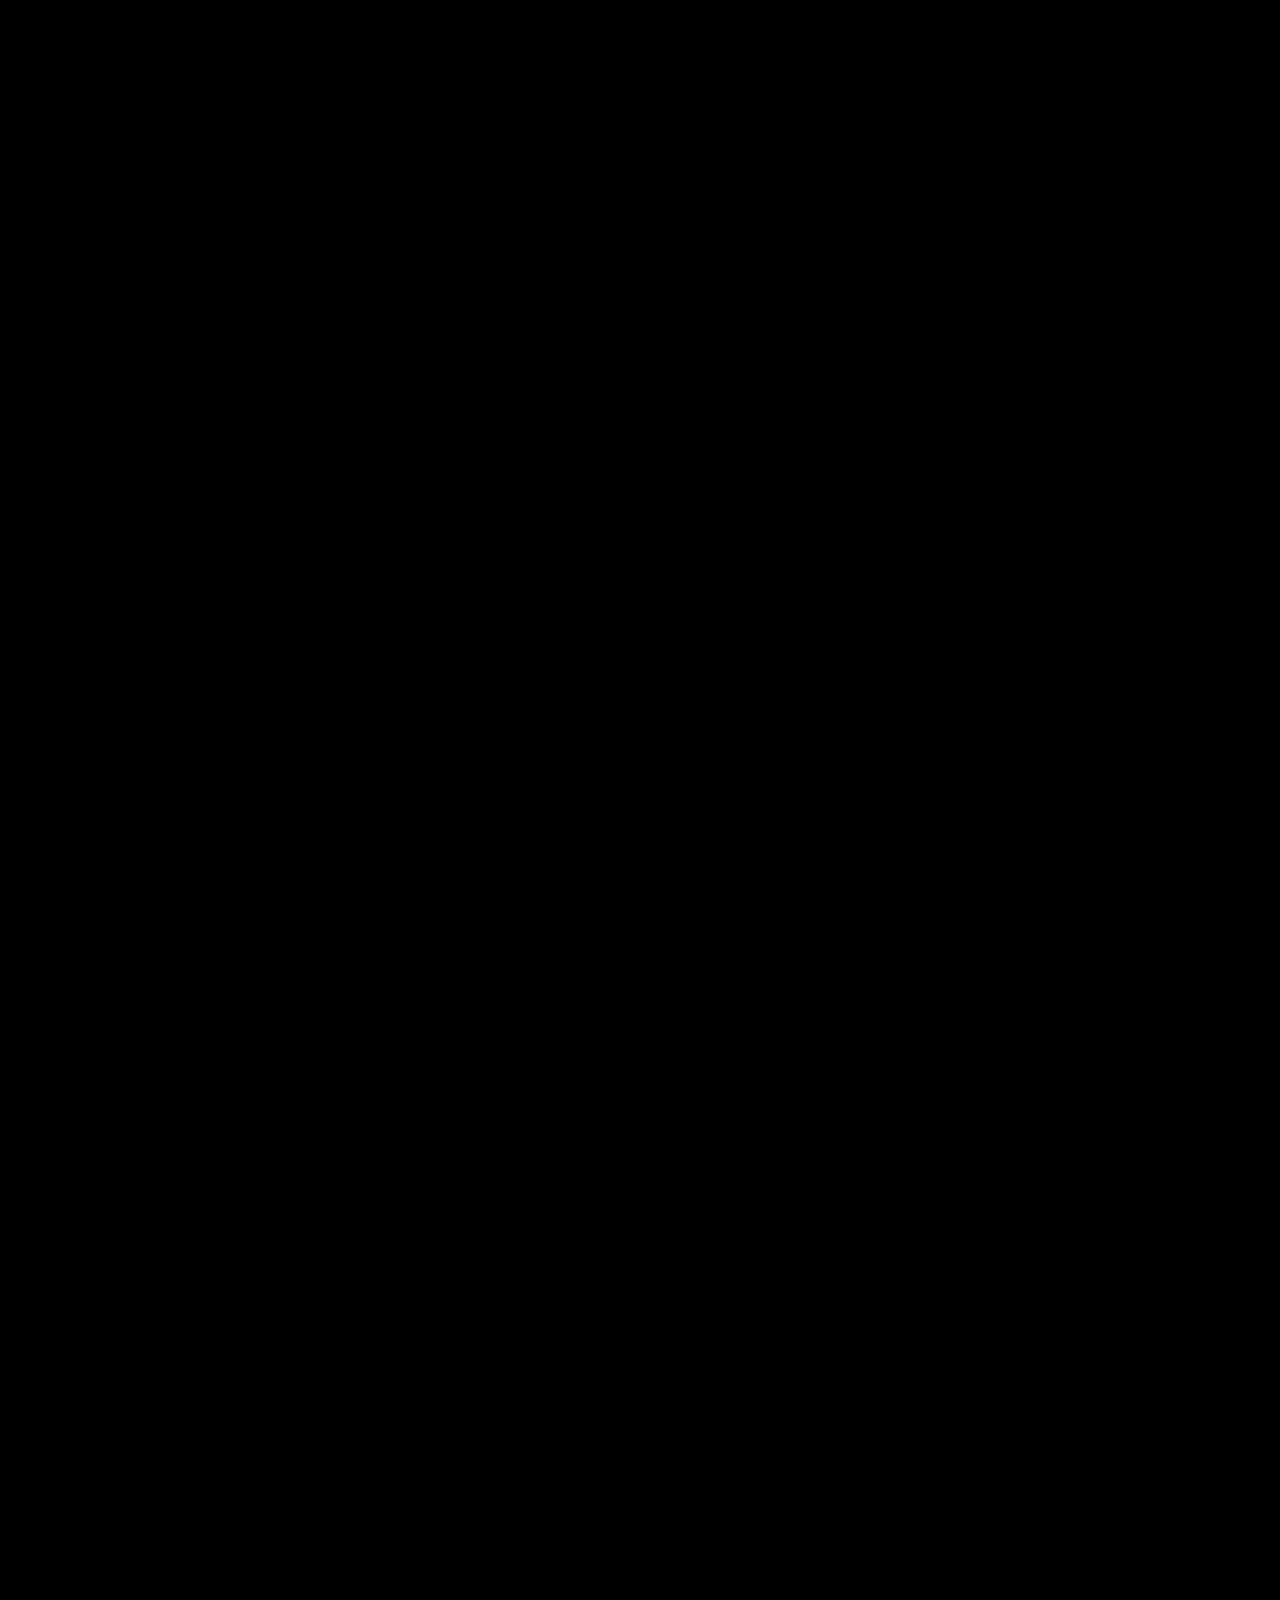
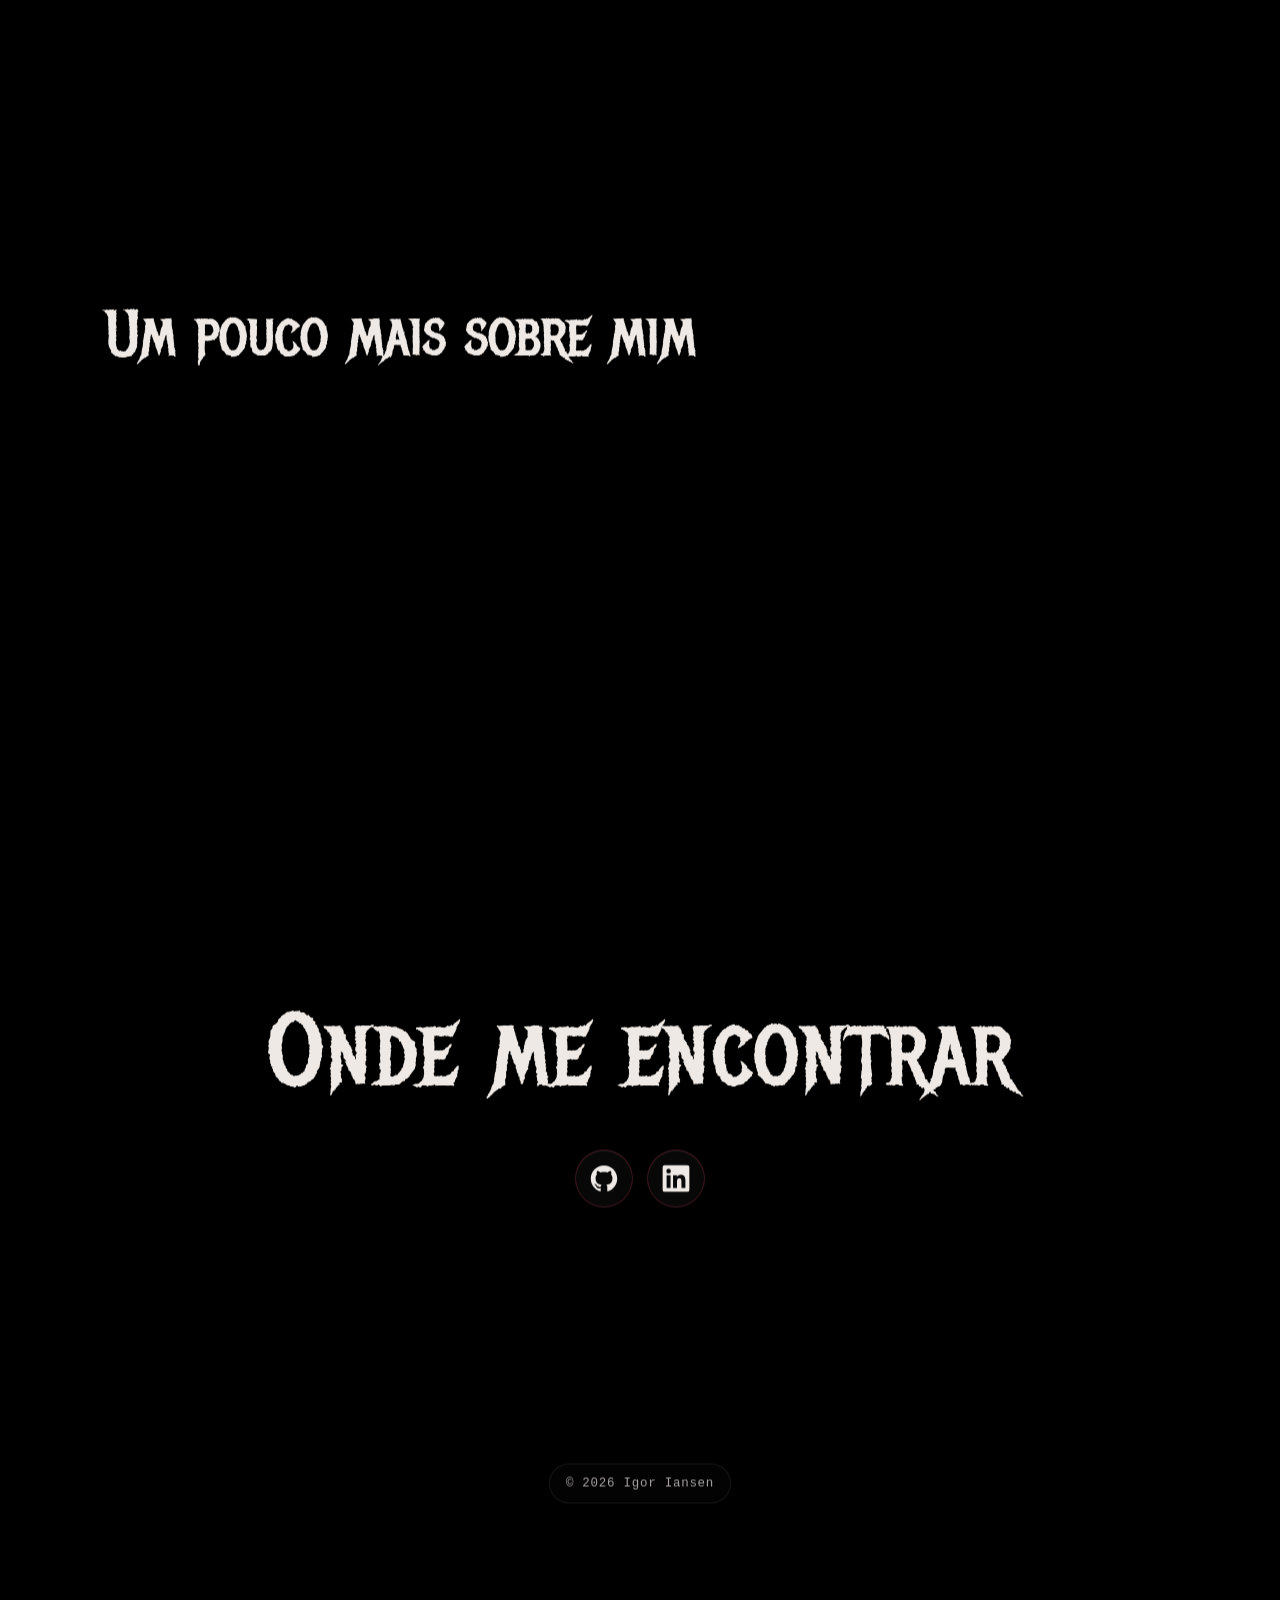
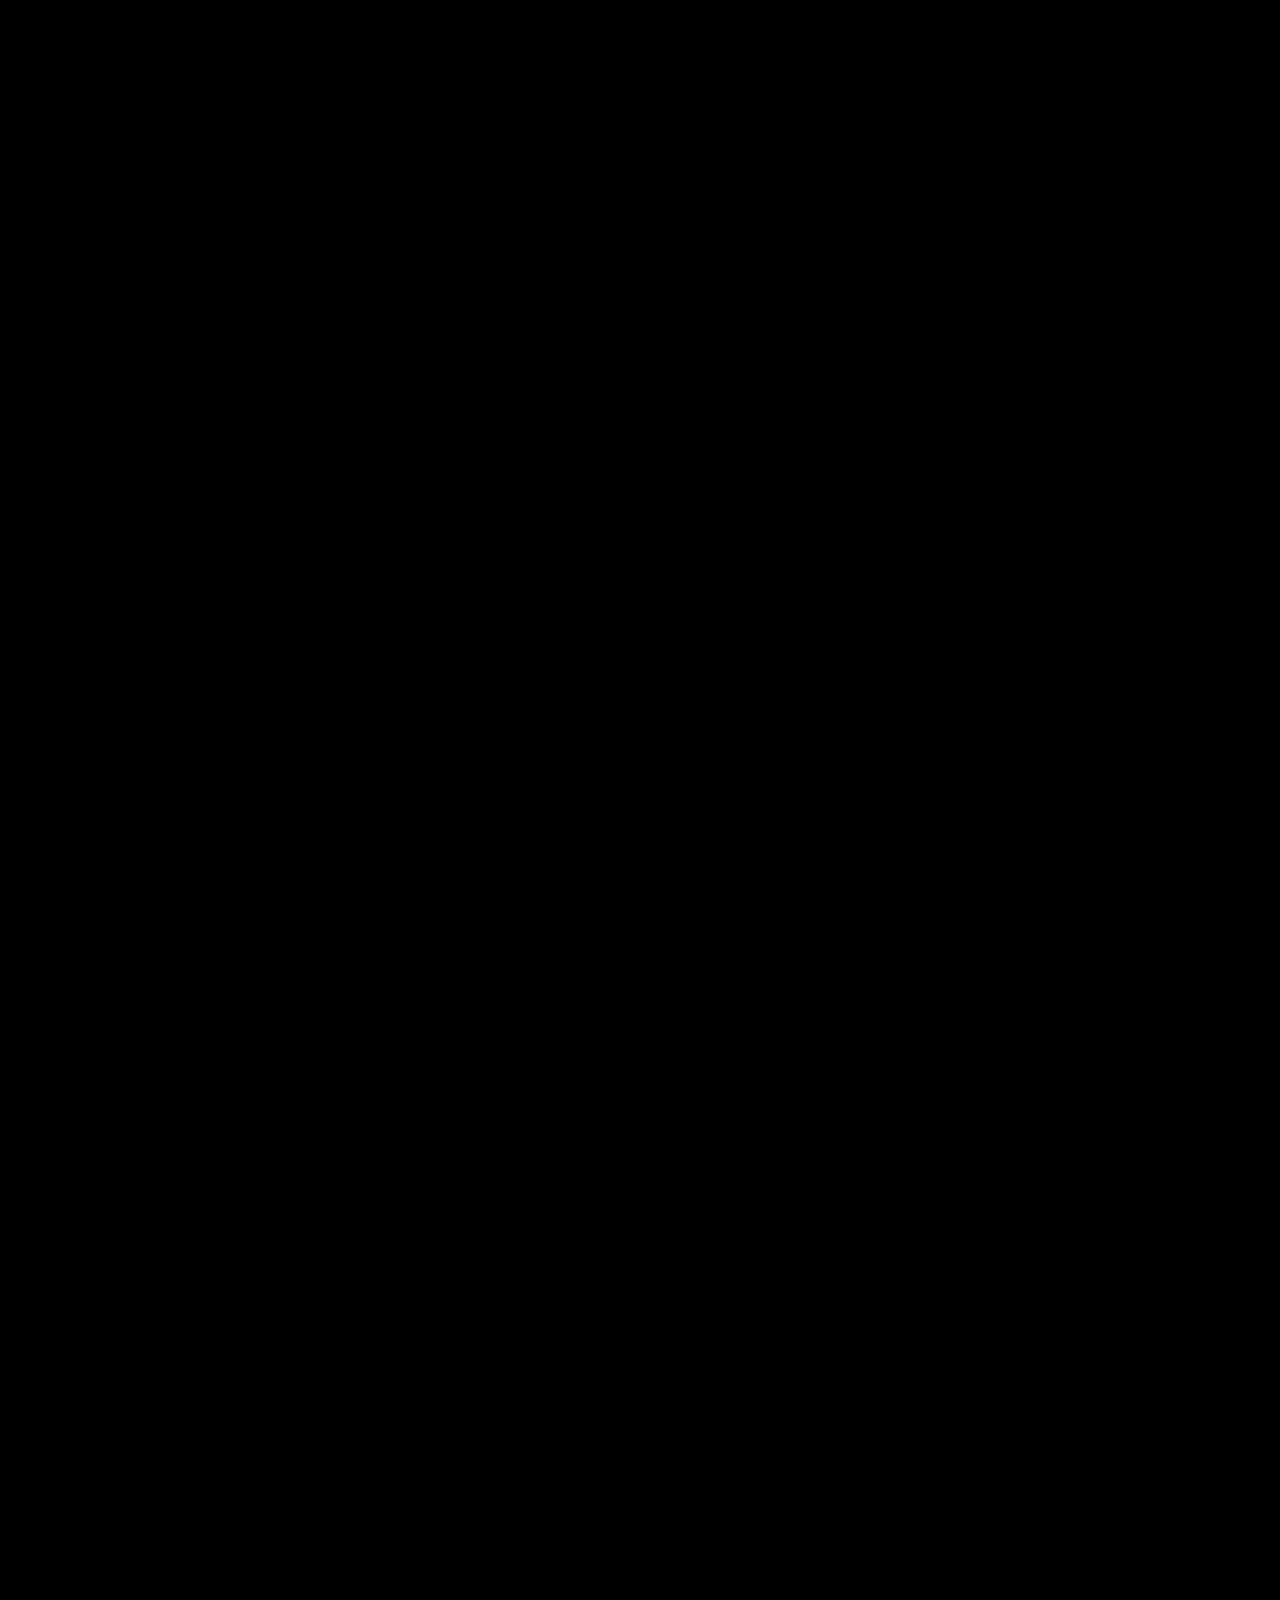
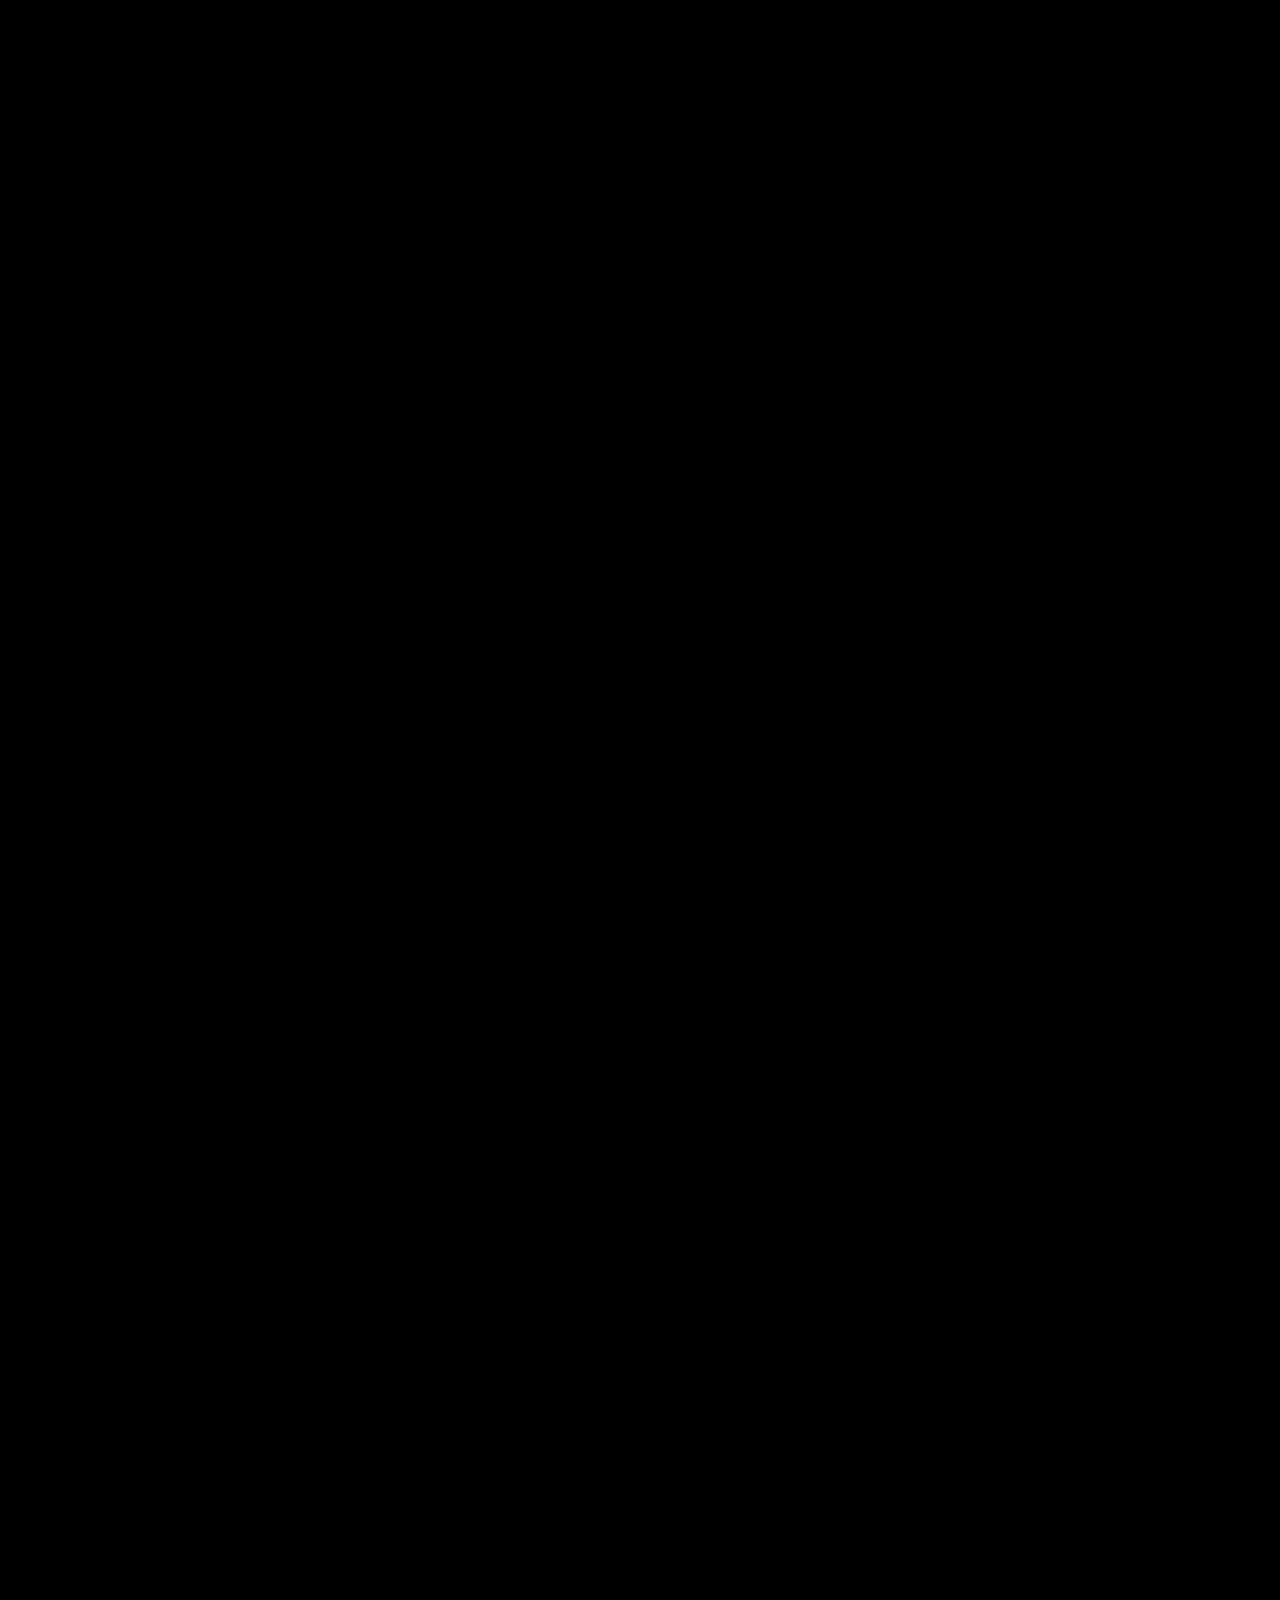
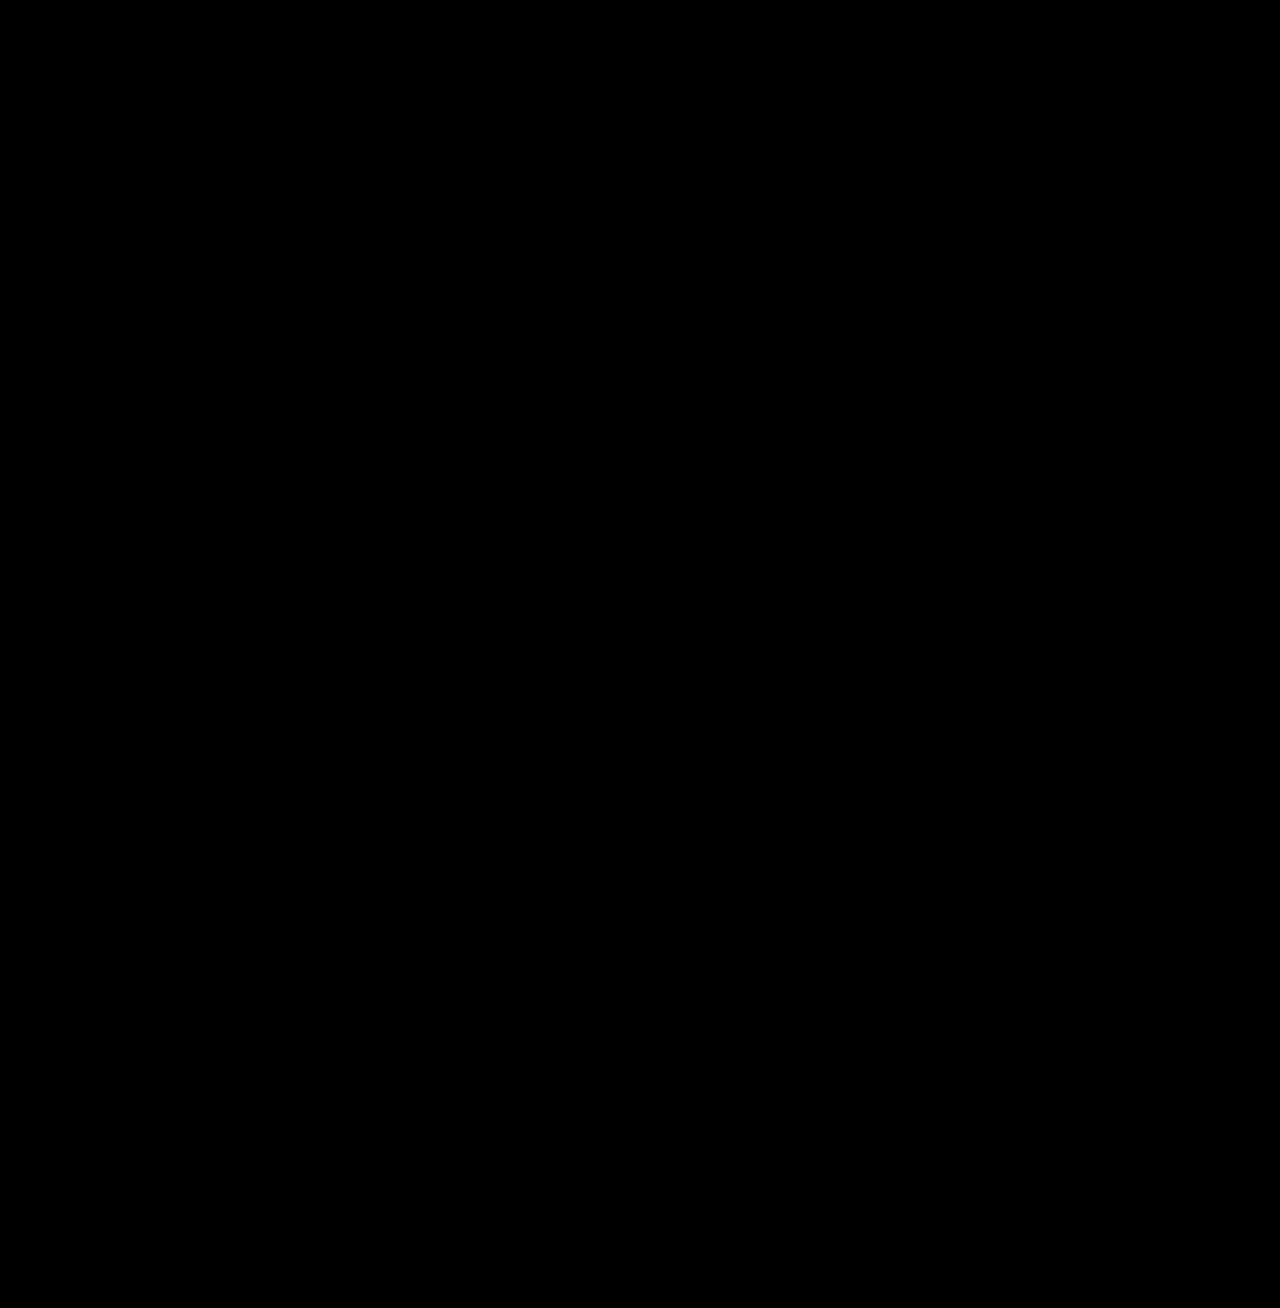
==== commit f370abb7: "feat(contato): adiciona ícones locais do GitHub e LinkedIn" ====
--- a/docs/index.html
+++ b/docs/index.html
@@ -671,7 +671,7 @@
             <article class="info-card">
               <h3 data-i18n="info.hobbies">Quando não estou programando</h3>
               <p data-i18n="info.hobbies.texto">
-                Toco bateria, assisto a animes e gosto de jogos competitivos.
+                Toco bateria, assisto animes e gosto de jogos competitivos.
                 Também sou coroinha na paróquia da minha cidade e gosto bastante
                 de carros e motos esportivas.
               </p>
@@ -692,16 +692,32 @@
               href="https://github.com/igoriansen"
               target="_blank"
               rel="noopener"
-              class="btn-contato"
-              >GitHub</a
+              class="btn-contato btn-contato--icone"
+              aria-label="GitHub"
             >
+              <img
+                src="assets/icons/github.svg"
+                width="28"
+                height="28"
+                alt=""
+                aria-hidden="true"
+              />
+            </a>
             <a
               href="https://br.linkedin.com/in/igoriansen"
               target="_blank"
               rel="noopener"
-              class="btn-contato"
-              >LinkedIn</a
+              class="btn-contato btn-contato--icone"
+              aria-label="LinkedIn"
             >
+              <img
+                src="assets/icons/linkedin.svg"
+                width="28"
+                height="28"
+                alt=""
+                aria-hidden="true"
+              />
+            </a>
           </div>
         </section>
       </main>
--- a/docs/assets/css/style.css
+++ b/docs/assets/css/style.css
@@ -186,21 +186,13 @@
   opacity: 0.42;
 }
 
-#linesCanvas,
 #cursorCanvas {
   position: fixed;
   inset: 0;
+  z-index: 500;
   width: 100%;
   height: 100%;
   pointer-events: none;
-}
-
-#linesCanvas {
-  z-index: 1;
-  opacity: 0.9;
-}
-#cursorCanvas {
-  z-index: 500;
 }
 
 @media (hover: hover) and (pointer: fine) {
--- a/docs/assets/css/sections.css
+++ b/docs/assets/css/sections.css
@@ -97,12 +97,29 @@
     box-shadow 0.3s ease,
     transform 0.15s ease-out;
 }
+.btn-contato--icone {
+  width: 58px;
+  height: 58px;
+  min-width: 0;
+  min-height: 0;
+  padding: 0;
+  border-radius: 50%;
+}
+.btn-contato--icone img {
+  width: 28px;
+  height: 28px;
+  transition: transform 0.25s var(--ease-out);
+}
 .btn-contato:hover {
   background: rgba(238, 233, 229, 0.08);
   border-color: rgba(238, 233, 229, 0.28);
   box-shadow:
     0 16px 42px rgba(0, 0, 0, 0.34),
     inset 0 1px 0 rgba(255, 255, 255, 0.1);
+}
+.btn-contato--icone:hover img,
+.btn-contato--icone:focus-visible img {
+  transform: scale(1.08);
 }
 
 .footer {
--- a/docs/assets/css/responsive.css
+++ b/docs/assets/css/responsive.css
@@ -141,11 +141,14 @@
     gap: 7px;
   }
   .contato__links {
-    width: min(100%, 360px);
-    flex-direction: column;
+    width: auto;
+    flex-direction: row;
   }
   .btn-contato {
     width: 100%;
+  }
+  .contato__links .btn-contato--icone {
+    width: 58px;
   }
 }
 
@@ -176,11 +179,6 @@
     font-size: 0.75rem;
     letter-spacing: 0.025em;
   }
-  .navbar__nav-link::before,
-  .navbar__nav-link::after {
-    top: 8px;
-    left: 7px;
-  }
   .navbar__lang {
     gap: 4px;
     min-height: 40px;
@@ -248,10 +246,6 @@
   .navbar__nav-link {
     padding-inline: 4px;
     font-size: 0.75rem;
-  }
-  .navbar__nav-link::before,
-  .navbar__nav-link::after {
-    left: 4px;
   }
   .navbar__lang {
     padding-inline: 6px;
@@ -277,7 +271,6 @@
     animation-iteration-count: 1 !important;
     transition-duration: 0.01ms !important;
   }
-  #linesCanvas,
   #cursorCanvas,
   .cursor-pulse {
     display: none;
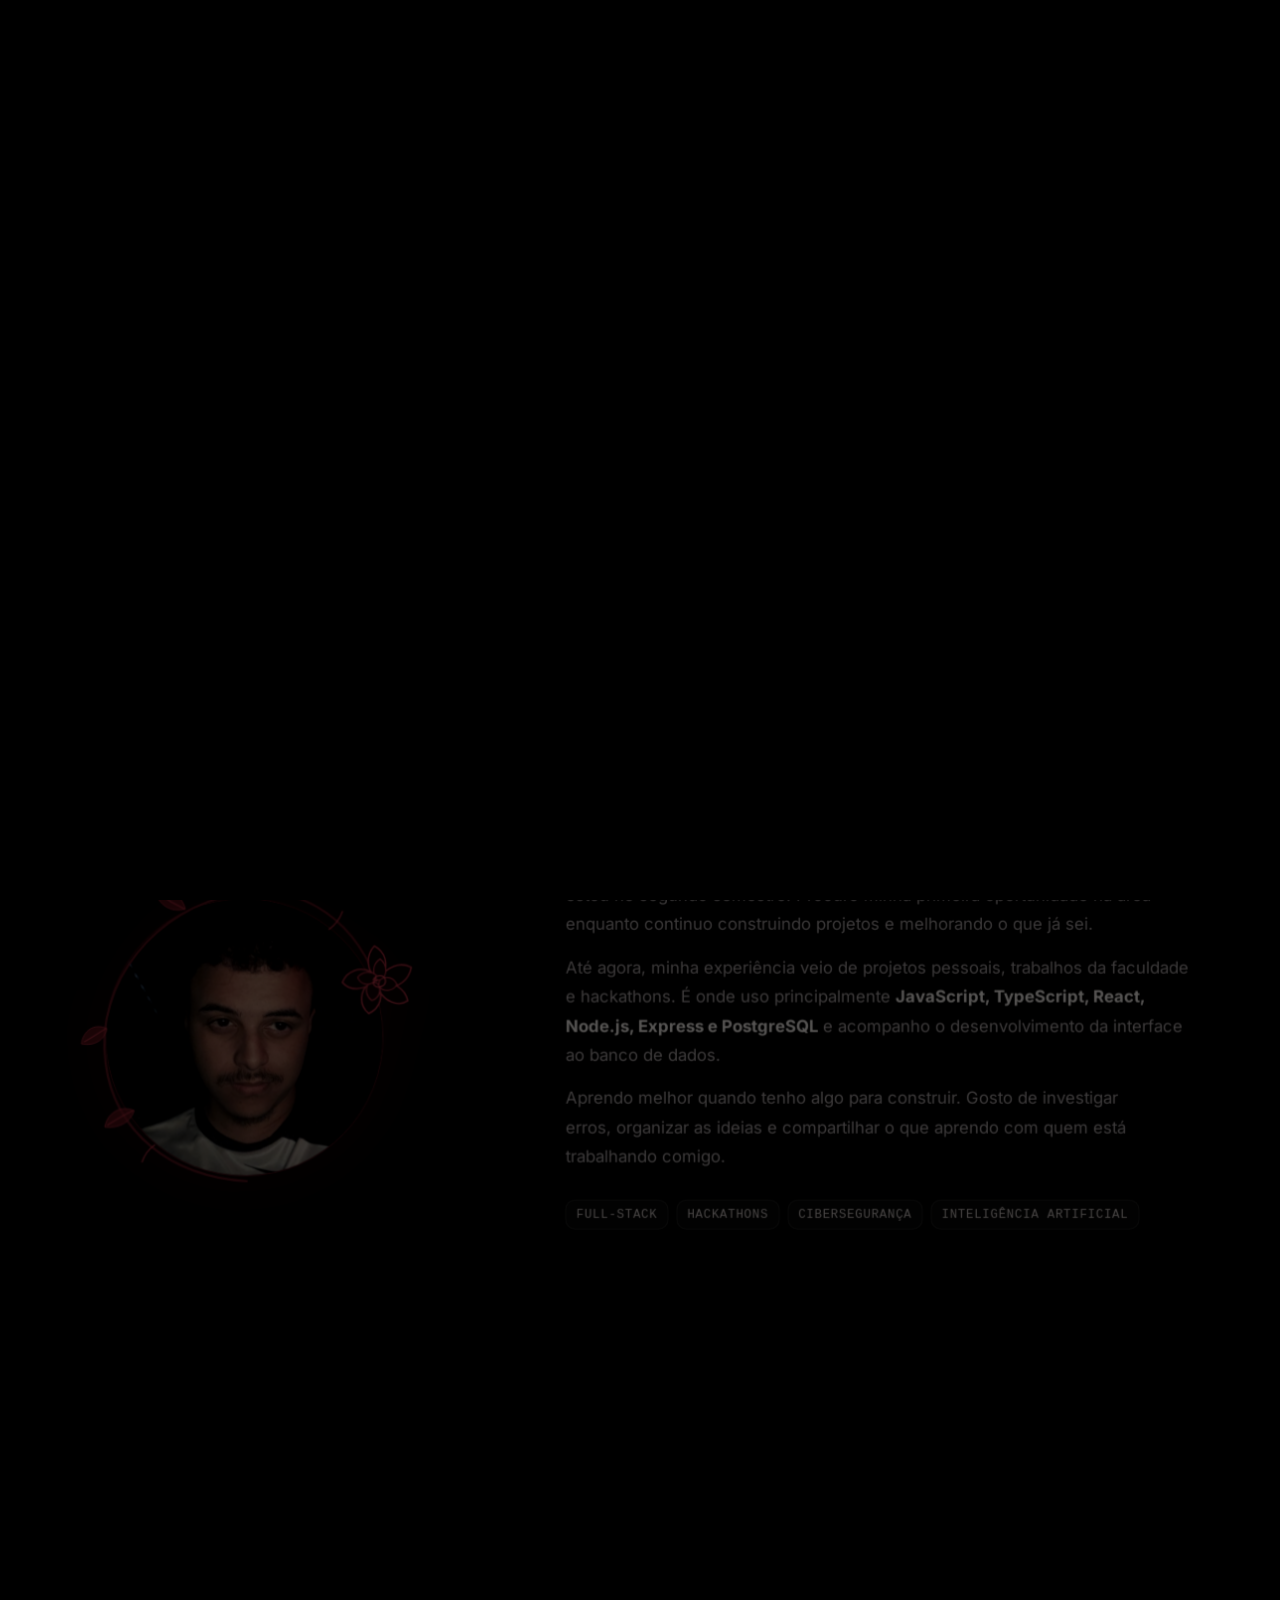
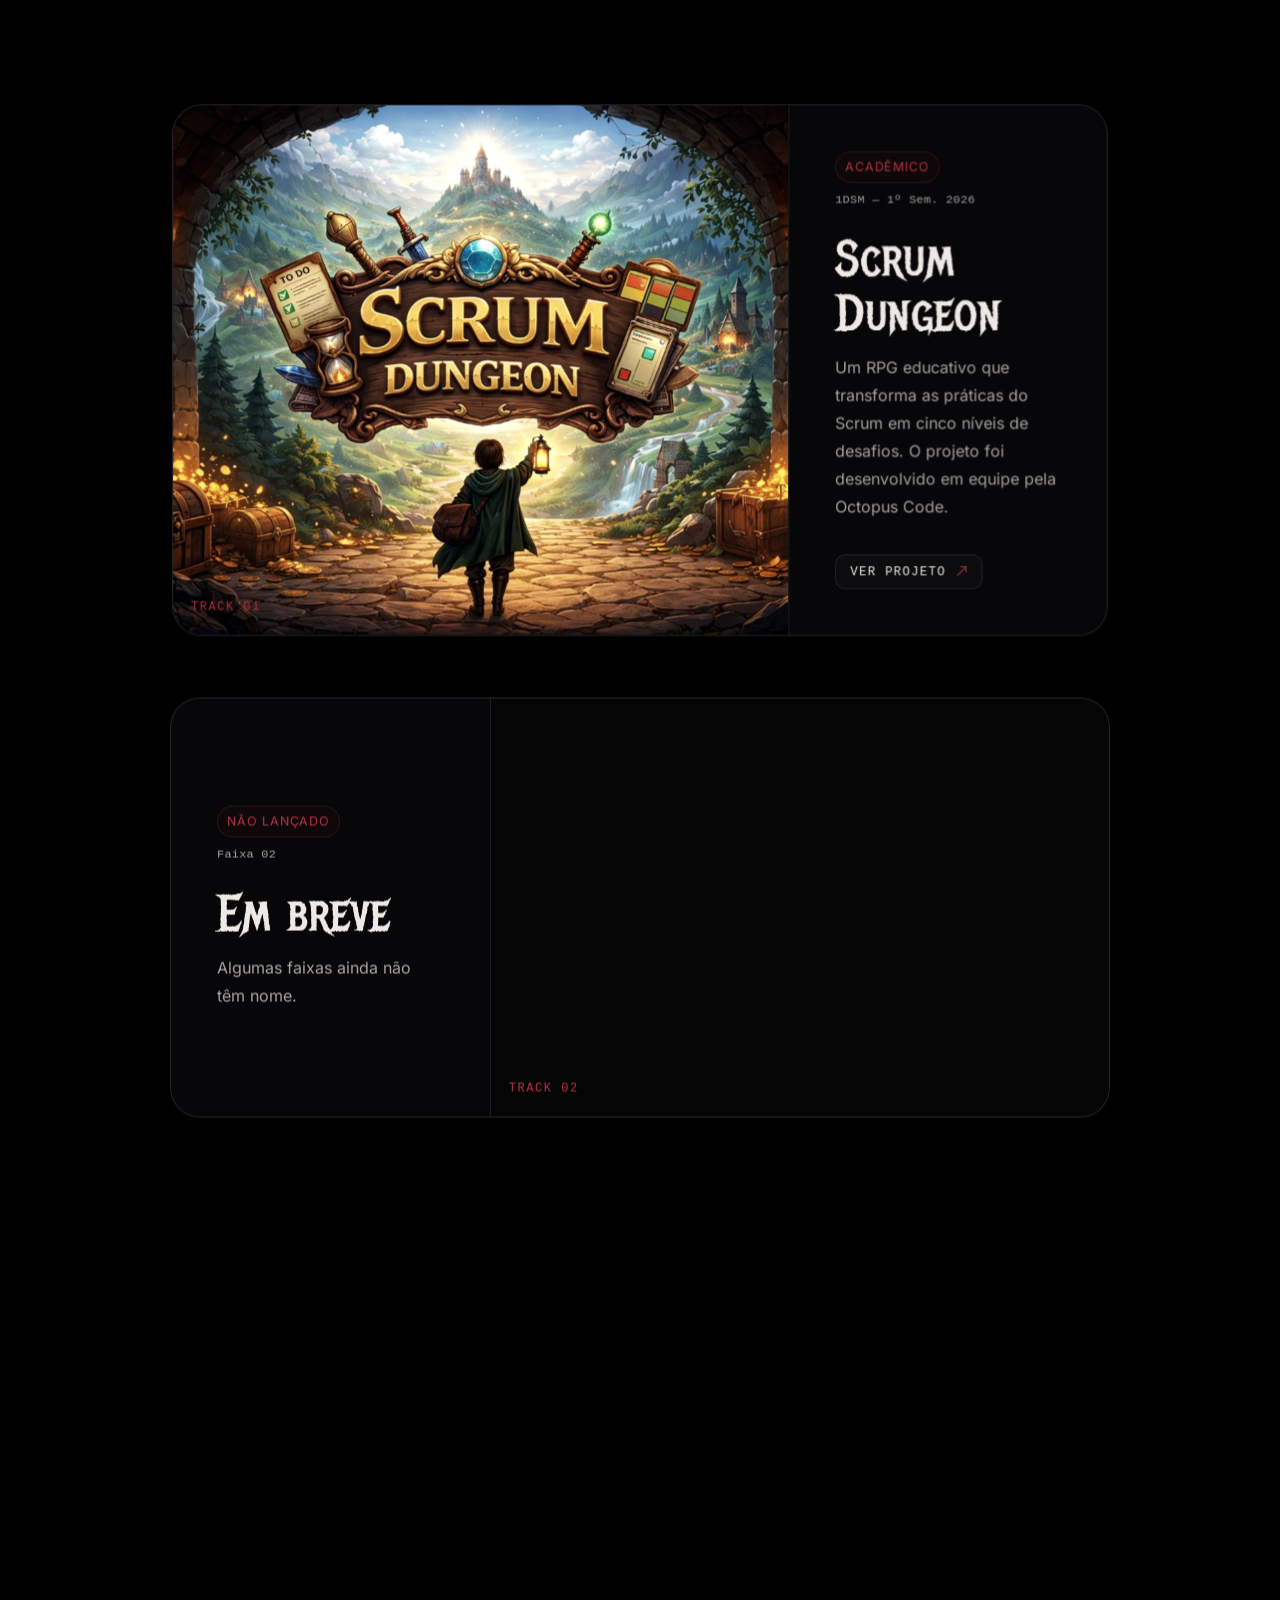
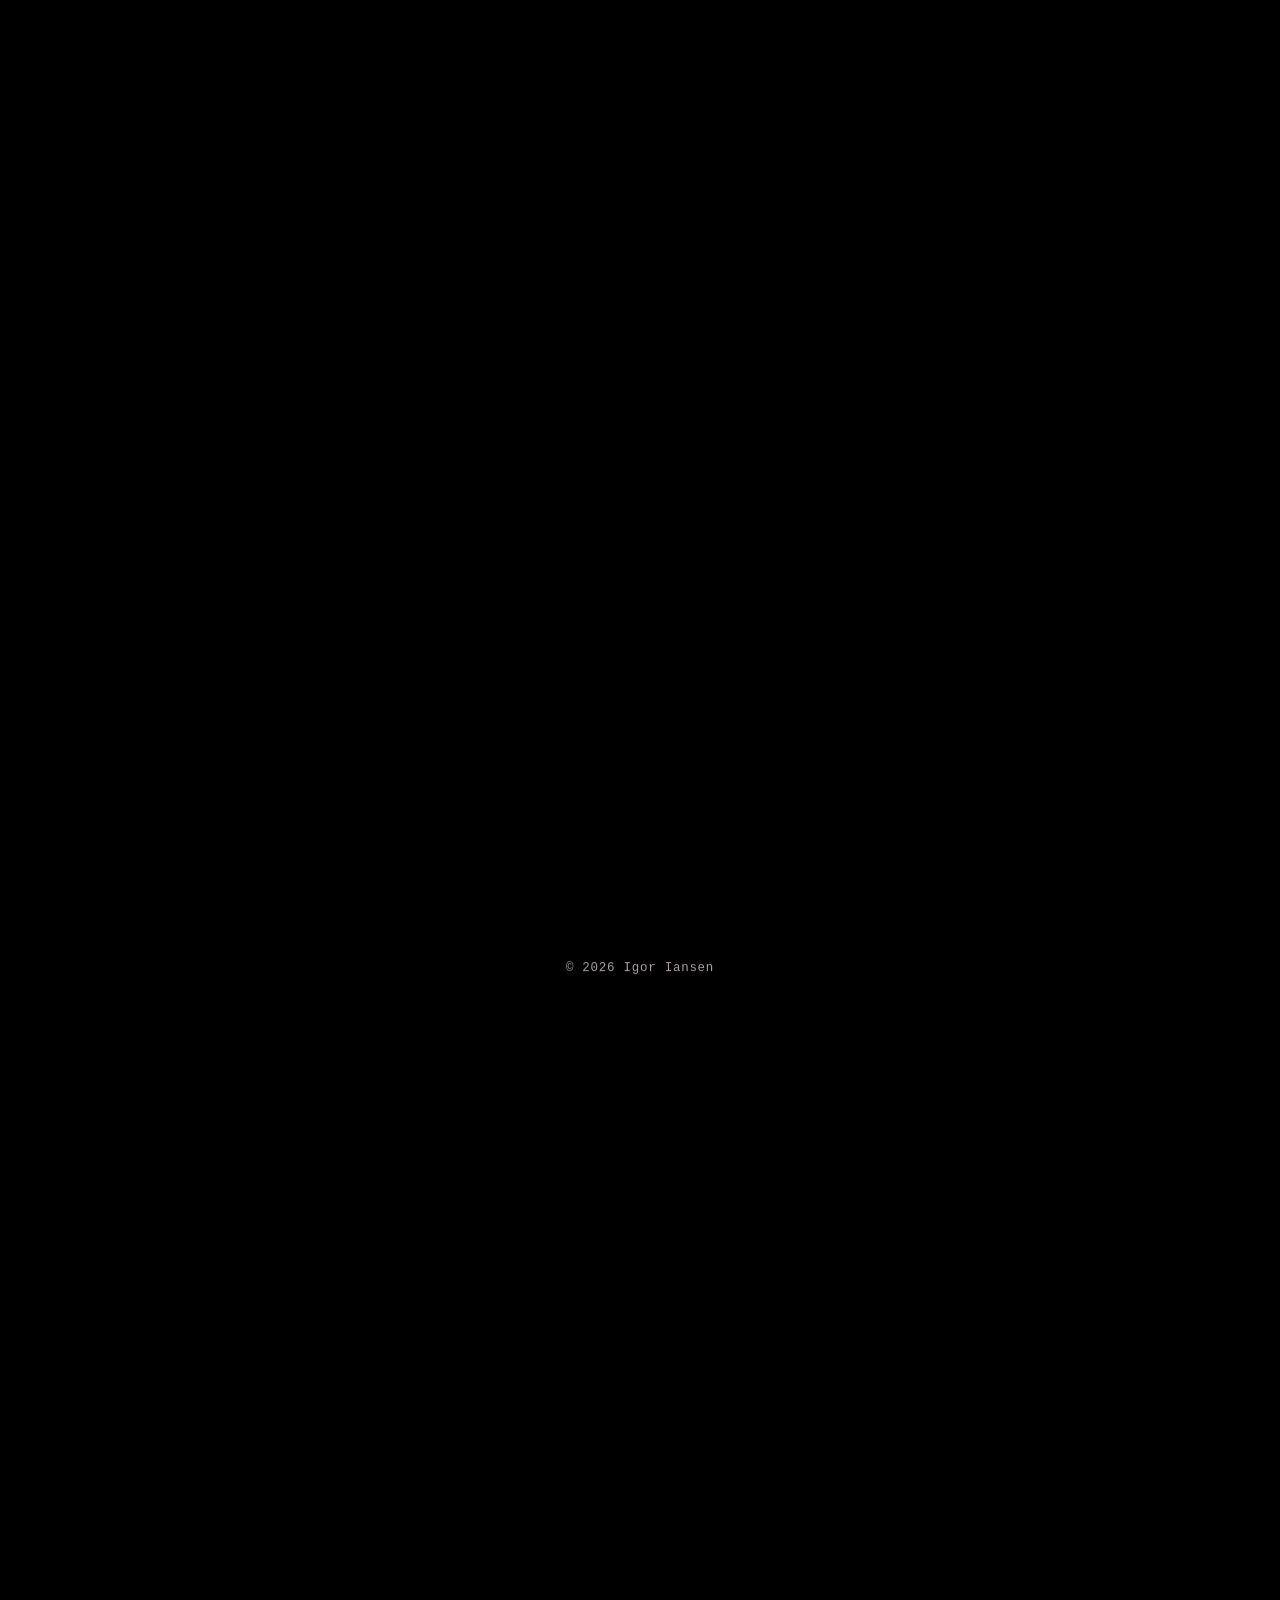
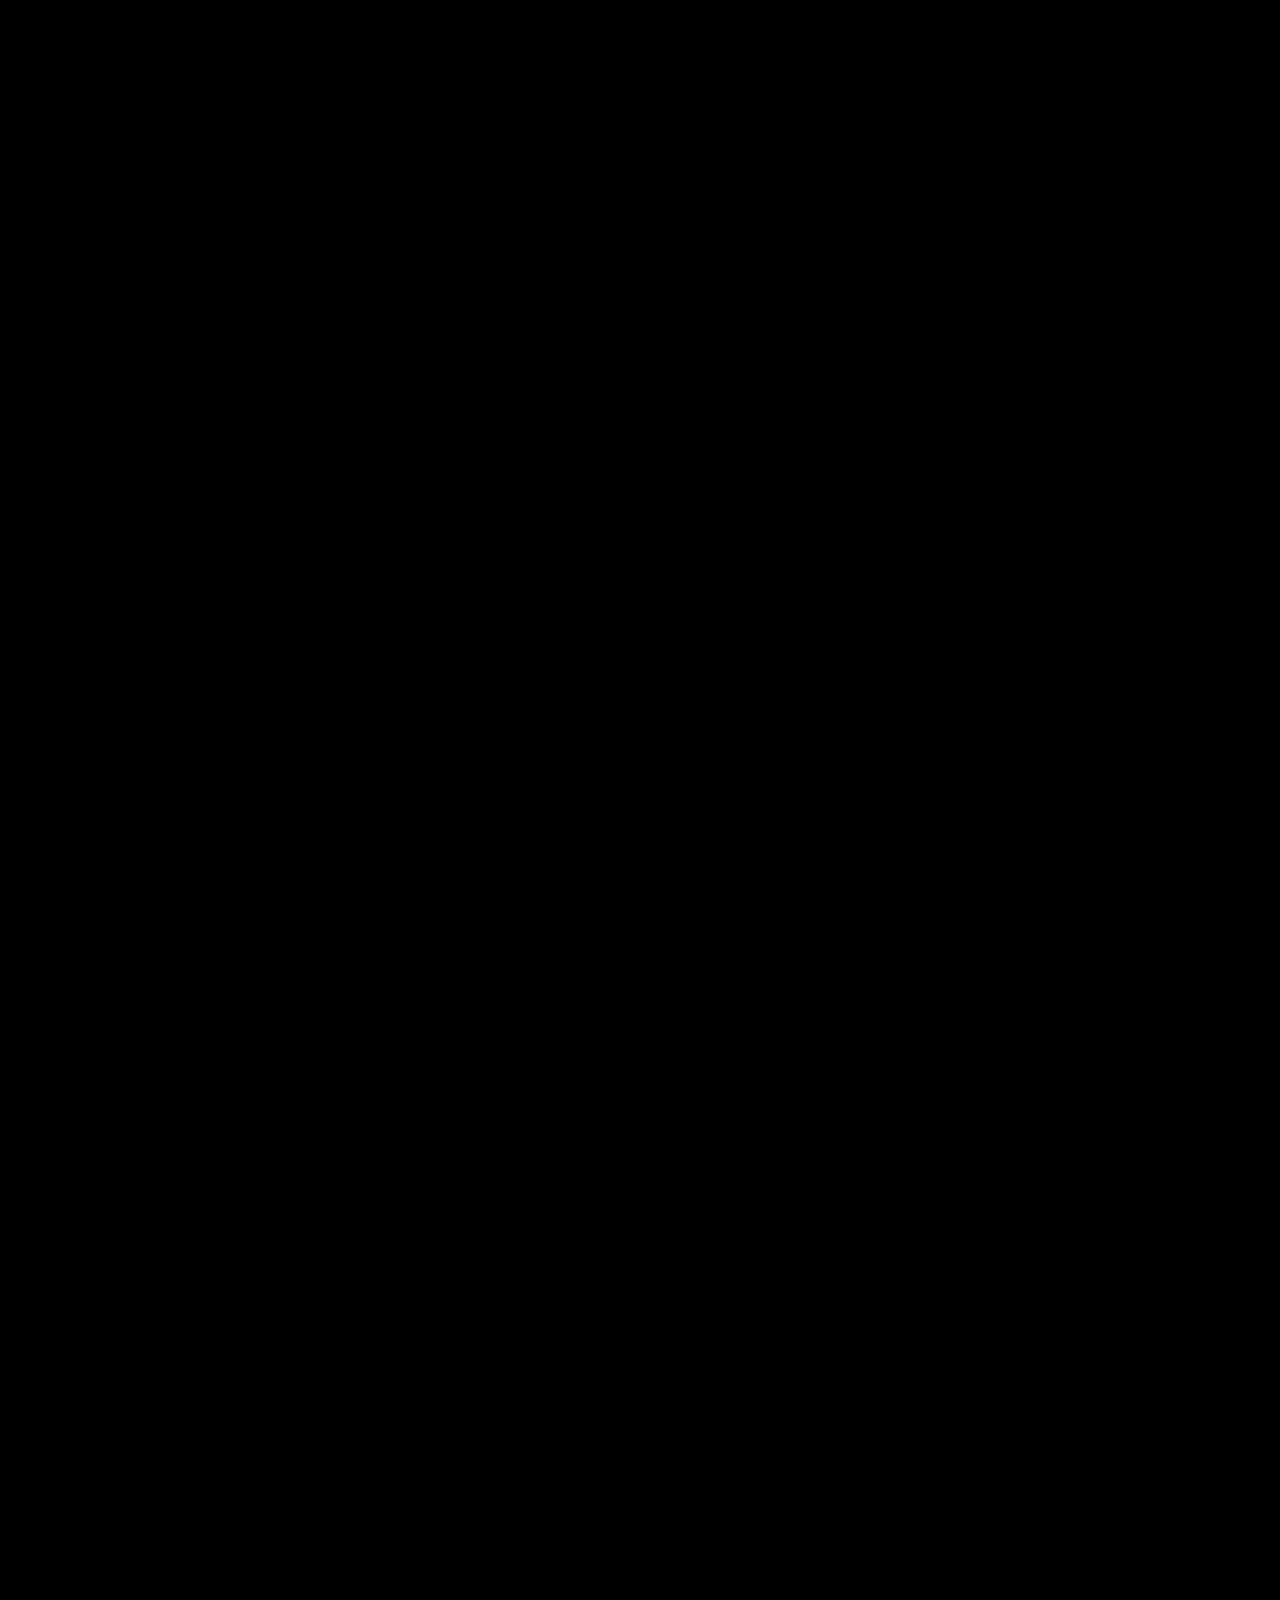
==== commit bcfa0061: "refactor(interface): integra navegação e responsividade" ====
--- a/docs/index.html
+++ b/docs/index.html
@@ -108,6 +108,11 @@
         html.is-loading .hero__counter {
           display: none;
         }
+        .reveal,
+        .info-card {
+          opacity: 1;
+          transform: none;
+        }
         #scrollContainer {
           position: static;
           transform: none;
@@ -120,9 +125,6 @@
     >
 
     <canvas id="cursorCanvas" aria-hidden="true"></canvas>
-    <div class="finale" id="finale">
-      <canvas id="galaxyCanvas" aria-hidden="true"></canvas>
-    </div>
     <svg class="svg-defs" aria-hidden="true">
       <filter id="grain-texture">
         <feTurbulence
@@ -160,6 +162,7 @@
         aria-label="Navegação principal"
         data-i18n-aria="aria.navegacao"
       >
+        <span class="navbar__indicator" aria-hidden="true"></span>
         <a
           class="navbar__nav-link"
           href="#sobre"
@@ -209,32 +212,30 @@
     </header>
 
     <div id="scrollContainer">
-      <main id="conteudo">
+      <main id="conteudo" tabindex="-1">
         <section class="hero" id="hero">
           <div class="hero__scene">
             <div class="hero__terminal" aria-hidden="true">
-              <div class="hero__terminal-path">~/portfolio/src</div>
+              <div class="hero__terminal-path">~/portfolio/assets/js/main.js</div>
               <div class="hero__terminal-code">
                 <span
-                  ><i>01</i><code><b>const</b> project = {</code></span
+                  ><i>01</i><code><b>async function</b> iniciarApp() {</code></span
                 >
                 <span
-                  ><i>02</i><code>interface: <em>"React"</em>,</code></span
+                  ><i>02</i><code>&nbsp;&nbsp;<b>await</b> carregarIdioma(lerIdiomaSalvo());</code></span
                 >
                 <span
-                  ><i>03</i><code>server: <em>"Node.js"</em>,</code></span
+                  ><i>03</i><code>&nbsp;&nbsp;renderProjetos();</code></span
                 >
                 <span
-                  ><i>04</i><code>database: <em>"PostgreSQL"</em>,</code></span
+                  ><i>04</i><code>&nbsp;&nbsp;prepararEfeitos();</code></span
                 >
-                <span><i>05</i><code>};</code></span>
                 <span
-                  ><i>06</i><code><b>await</b> build(project);</code></span
+                  ><i>05</i><code>&nbsp;&nbsp;<b>await</b> iniciarIntro(atualizarReveals);</code></span
                 >
-              </div>
-              <div class="hero__terminal-command">
-                <span aria-hidden="true">›</span>
-                <code>npm run dev</code>
+                <span
+                  ><i>06</i><code>}</code></span
+                >
               </div>
             </div>
 
@@ -549,8 +550,6 @@
           </div>
         </section>
 
-        <div class="soundwave" aria-hidden="true" id="soundwave"></div>
-
         <section class="projetos" id="projetos">
           <div class="projetos__header reveal">
             <div>
@@ -563,84 +562,58 @@
               </h2>
             </div>
 
-            <div class="projetos__controls">
-              <div
-                class="projetos__filtros"
-                aria-label="Filtrar projetos"
-                data-i18n-aria="aria.filtros"
+            <div
+              class="projetos__filtros"
+              role="group"
+              aria-label="Filtrar projetos"
+              data-i18n-aria="aria.filtros"
+            >
+              <span
+                class="projetos__filtro-indicator"
+                aria-hidden="true"
+              ></span>
+              <button
+                class="filtro-btn is-active"
+                type="button"
+                data-categoria="todos"
+                aria-pressed="true"
+                data-i18n="projetos.filtro.todos"
               >
-                <button
-                  class="filtro-btn is-active"
-                  type="button"
-                  data-categoria="todos"
-                  aria-pressed="true"
-                  data-i18n="projetos.filtro.todos"
-                >
-                  Todos
-                </button>
-                <button
-                  class="filtro-btn"
-                  type="button"
-                  data-categoria="academico"
-                  aria-pressed="false"
-                  data-i18n="projetos.filtro.academicos"
-                >
-                  Acadêmicos
-                </button>
-                <button
-                  class="filtro-btn"
-                  type="button"
-                  data-categoria="profissional"
-                  aria-pressed="false"
-                  data-i18n="projetos.filtro.profissionais"
-                >
-                  Profissionais
-                </button>
-                <button
-                  class="filtro-btn"
-                  type="button"
-                  data-categoria="pessoal"
-                  aria-pressed="false"
-                  data-i18n="projetos.filtro.pessoais"
-                >
-                  Pessoais
-                </button>
-              </div>
-
-              <div
-                class="projetos__view-toggle"
-                role="group"
-                aria-label="Modo de visualização"
-                data-i18n-aria="aria.visualizacao"
+                Todos
+              </button>
+              <button
+                class="filtro-btn"
+                type="button"
+                data-categoria="academico"
+                aria-pressed="false"
+                data-i18n="projetos.filtro.academicos"
               >
-                <button
-                  class="view-btn is-active"
-                  type="button"
-                  data-view="grid"
-                  aria-label="Visualização em grade"
-                  data-i18n-aria="aria.grade"
-                  aria-pressed="true"
-                >
-                  ▦
-                </button>
-                <button
-                  class="view-btn"
-                  type="button"
-                  data-view="list"
-                  aria-label="Visualização em lista"
-                  data-i18n-aria="aria.lista"
-                  aria-pressed="false"
-                >
-                  ☰
-                </button>
-              </div>
+                Acadêmicos
+              </button>
+              <button
+                class="filtro-btn"
+                type="button"
+                data-categoria="profissional"
+                aria-pressed="false"
+                data-i18n="projetos.filtro.profissionais"
+              >
+                Profissionais
+              </button>
+              <button
+                class="filtro-btn"
+                type="button"
+                data-categoria="pessoal"
+                aria-pressed="false"
+                data-i18n="projetos.filtro.pessoais"
+              >
+                Pessoais
+              </button>
             </div>
           </div>
 
           <div
             class="projetos__grid"
             id="projetosGrid"
-            data-view="grid"
             aria-live="polite"
           ></div>
         </section>
@@ -726,7 +699,6 @@
         <p data-i18n="footer.texto">© 2026 Igor Iansen</p>
       </footer>
 
-      <div class="galaxy-reveal" id="galaxyReveal" aria-hidden="true"></div>
     </div>
 
     <div id="scrollSpacer" aria-hidden="true"></div>
@@ -779,8 +751,8 @@
           class="btn-contato"
           target="_blank"
           rel="noopener"
-          data-i18n="modal.repo"
-          >Ver repositório →</a
+          ><span data-i18n="modal.repo">Ver repositório</span
+          ><span class="modal__repo-arrow" aria-hidden="true"></span></a
         >
       </div>
     </div>
--- a/docs/assets/css/style.css
+++ b/docs/assets/css/style.css
@@ -31,7 +31,8 @@
   color-scheme: dark;
   --bg: #000;
   --surface: rgba(10, 10, 12, 0.92);
-  --surface-hover: rgba(17, 17, 20, 0.96);
+  --surface-soft: rgba(238, 233, 229, 0.025);
+  --surface-hover: rgba(238, 233, 229, 0.045);
   --blood: #55131b;
   --blood-light: #b83242;
   --blood-soft: rgba(184, 50, 66, 0.09);
@@ -45,8 +46,11 @@
   --font-mono: "Courier New", monospace;
   --page-pad: clamp(20px, 5vw, 72px);
   --content: 1200px;
+  --radius-sm: 10px;
+  --radius-md: 18px;
   --radius-lg: 30px;
   --ease-out: cubic-bezier(0.16, 1, 0.3, 1);
+  --ease-calm: cubic-bezier(0.22, 0.61, 0.36, 1);
 }
 
 *,
@@ -61,6 +65,7 @@
 
 html {
   scrollbar-color: var(--blood) #050505;
+  scrollbar-gutter: stable;
   scrollbar-width: thin;
 }
 
@@ -111,6 +116,9 @@
   display: block;
   max-width: 100%;
 }
+[hidden] {
+  display: none !important;
+}
 p {
   text-wrap: pretty;
 }
@@ -131,6 +139,10 @@
 #projetos,
 #contato {
   scroll-margin-top: 96px;
+}
+
+#conteudo:focus {
+  outline: none;
 }
 
 .svg-defs {
@@ -189,10 +201,11 @@
 #cursorCanvas {
   position: fixed;
   inset: 0;
-  z-index: 500;
+  z-index: 2147483647;
   width: 100%;
   height: 100%;
   pointer-events: none;
+  transform: translateZ(0);
 }
 
 @media (hover: hover) and (pointer: fine) {
@@ -201,44 +214,3 @@
     cursor: none !important;
   }
 }
-
-.finale {
-  position: fixed;
-  inset: 0;
-  z-index: 0;
-  overflow: hidden;
-  background: #000;
-  clip-path: inset(100% 0 0 0);
-  will-change: clip-path;
-}
-
-#galaxyCanvas {
-  display: block;
-  width: 100%;
-  height: 100%;
-}
-.galaxy-reveal {
-  position: relative;
-  height: 180vh;
-  pointer-events: none;
-}
-
-.cursor-pulse {
-  position: fixed;
-  z-index: 501;
-  width: 9px;
-  height: 9px;
-  border: 1px solid rgba(238, 233, 229, 0.58);
-  border-radius: 50%;
-  pointer-events: none;
-  transform: translate(-50%, -50%) scale(0.2);
-  animation: cursor-pulse 0.45s var(--ease-out) forwards;
-}
-
-@keyframes cursor-pulse {
-  to {
-    opacity: 0;
-    transform: translate(-50%, -50%) scale(2.8);
-    border-color: rgba(238, 233, 229, 0.12);
-  }
-}
--- a/docs/assets/css/navbar.css
+++ b/docs/assets/css/navbar.css
@@ -65,14 +65,51 @@
 }
 
 .navbar__links {
+  position: relative;
   display: flex;
   align-items: center;
   justify-self: center;
   gap: 3px;
 }
 
+.navbar__indicator {
+  --nav-indicator-scale: 0.94;
+  position: absolute;
+  top: 0;
+  left: 0;
+  z-index: 0;
+  width: 0;
+  height: 0;
+  border: 1px solid rgba(184, 50, 66, 0.32);
+  border-radius: 999px;
+  background: rgba(184, 50, 66, 0.075);
+  box-shadow: 0 8px 24px rgba(85, 19, 27, 0.14);
+  opacity: 0;
+  pointer-events: none;
+  transform: translate3d(
+    var(--nav-indicator-x, 0),
+    var(--nav-indicator-y, 0),
+    0
+  ) scale(var(--nav-indicator-scale));
+  transform-origin: center;
+  transition:
+    width 0.58s cubic-bezier(0.22, 0.61, 0.36, 1),
+    height 0.58s cubic-bezier(0.22, 0.61, 0.36, 1),
+    transform 0.58s cubic-bezier(0.22, 0.61, 0.36, 1),
+    opacity 0.3s ease;
+  will-change: width, height, transform;
+}
+.navbar__indicator.is-ready {
+  --nav-indicator-scale: 1;
+  opacity: 1;
+}
+.navbar__indicator.is-initializing {
+  transition: none;
+}
+
 .navbar__nav-link {
   position: relative;
+  z-index: 1;
   isolation: isolate;
   display: flex;
   min-height: 42px;
@@ -84,8 +121,9 @@
   letter-spacing: 0.05em;
   text-decoration: none;
   transition:
-    color 0.25s ease,
-    transform 0.25s var(--ease-out);
+    color 0.46s ease,
+    text-shadow 0.5s ease,
+    transform 0.56s var(--ease-calm);
 }
 
 .navbar__nav-link::before,
@@ -107,6 +145,8 @@
 .navbar__nav-link:hover,
 .navbar__nav-link:focus-visible {
   color: var(--text);
+  text-shadow: 0 0 14px rgba(184, 50, 66, 0.28);
+  transform: translateY(-1px);
 }
 
 .navbar__nav-link.is-current {
--- a/docs/assets/css/hero.css
+++ b/docs/assets/css/hero.css
@@ -120,20 +120,6 @@
   will-change: opacity, transform;
 }
 
-.hero__scene::before {
-  content: "";
-  position: absolute;
-  inset: 0;
-  z-index: 0;
-  background: linear-gradient(
-    110deg,
-    transparent 32%,
-    rgba(255, 255, 255, 0.025) 50%,
-    transparent 68%
-  );
-  transform: translateX(var(--hero-light-x, 0%));
-}
-
 .hero__terminal {
   position: absolute;
   top: 16%;
@@ -148,30 +134,7 @@
     translate3d(var(--terminal-x, 0px), var(--terminal-y, 0px), 0)
     rotateY(-9deg) rotateZ(-2deg);
   transform-origin: 100% 50%;
-  -webkit-mask-image: linear-gradient(
-    110deg,
-    transparent 2%,
-    #000 28%,
-    #000 72%,
-    transparent 100%
-  );
-  mask-image: linear-gradient(
-    110deg,
-    transparent 2%,
-    #000 28%,
-    #000 72%,
-    transparent 100%
-  );
   will-change: transform;
-}
-
-.hero__terminal::before {
-  content: "";
-  position: absolute;
-  inset: -20% -8%;
-  z-index: -1;
-  background: radial-gradient(ellipse, rgba(184, 50, 66, 0.07), transparent 64%);
-  pointer-events: none;
 }
 
 .hero__terminal-path {
@@ -199,8 +162,7 @@
   user-select: none;
 }
 
-.hero__terminal-code code,
-.hero__terminal-command code {
+.hero__terminal-code code {
   display: block;
   width: fit-content;
   overflow: hidden;
@@ -208,20 +170,11 @@
   clip-path: inset(0 100% 0 0);
 }
 
-.hero__terminal-command code {
-  border-right: 1px solid transparent;
-}
-
 .hero__terminal-code b {
   color: rgba(217, 248, 255, 0.68);
   font-weight: 400;
 }
 
-.hero__terminal-code em {
-  color: rgba(184, 50, 66, 0.72);
-  font-style: normal;
-}
-
 .is-loaded .hero__terminal-code span:nth-child(1) code {
   animation: terminal-type 0.7s steps(18, end) 0.3s forwards;
 }
@@ -244,35 +197,11 @@
 
 .is-loaded .hero__terminal-code span:nth-child(6) code {
   animation: terminal-type 0.9s steps(21, end) 2.95s forwards;
-}
-
-.hero__terminal-command {
-  display: flex;
-  align-items: center;
-  gap: 12px;
-  margin: 28px 0 0 4.2rem;
-  color: rgba(238, 233, 229, 0.36);
-}
-
-.hero__terminal-command > span {
-  color: var(--blood-light);
-}
-
-.is-loaded .hero__terminal-command code {
-  animation:
-    terminal-type 0.75s steps(11, end) 4s forwards,
-    terminal-caret 0.85s step-end 4s infinite;
 }
 
 @keyframes terminal-type {
   to {
     clip-path: inset(0);
-  }
-}
-
-@keyframes terminal-caret {
-  50% {
-    border-right-color: rgba(238, 233, 229, 0.72);
   }
 }
 
@@ -349,28 +278,6 @@
 .hero__ghost {
   display: block;
   color: rgba(238, 233, 229, 0.5);
-}
-
-@supports ((-webkit-background-clip: text) or (background-clip: text)) {
-  .hero__ghost {
-    background: linear-gradient(
-      180deg,
-      rgba(238, 233, 229, 0.78),
-      rgba(238, 233, 229, 0.2)
-    );
-    background-clip: text;
-    color: transparent;
-    -webkit-background-clip: text;
-    -webkit-text-fill-color: transparent;
-  }
-
-  .hero__panel em {
-    background: linear-gradient(180deg, #d34a59 0%, #b83242 46%, #68151f 100%);
-    background-clip: text;
-    color: transparent;
-    -webkit-background-clip: text;
-    -webkit-text-fill-color: transparent;
-  }
 }
 
 .hero__counter {
--- a/docs/assets/css/stack.css
+++ b/docs/assets/css/stack.css
@@ -36,7 +36,7 @@
 .ticker__group {
   display: flex;
   flex: 0 0 auto;
-  gap: 10px;
+  gap: 12px;
   margin: 0;
   padding: 0 10px 0 0;
   list-style: none;
@@ -50,16 +50,15 @@
   place-items: center;
   align-content: center;
   gap: 11px;
-  border: 1px solid rgba(238, 233, 229, 0.12);
-  border-radius: 18px;
-  background: rgba(8, 8, 10, 0.58);
+  border: 1px solid rgba(238, 233, 229, 0.09);
+  border-radius: 14px;
+  background: var(--surface-soft);
   color: rgba(238, 233, 229, 0.7);
   transition:
-    color 0.25s ease,
-    border-color 0.25s ease,
-    background 0.25s ease,
-    transform 0.3s var(--ease-out),
-    box-shadow 0.3s ease;
+    color 0.42s ease,
+    border-color 0.48s var(--ease-calm),
+    background 0.5s var(--ease-calm),
+    opacity 0.4s ease;
 }
 
 .ticker-tech svg {
@@ -68,8 +67,8 @@
   fill: currentColor;
   opacity: 0.82;
   transition:
-    opacity 0.25s ease,
-    transform 0.35s var(--ease-out);
+    opacity 0.42s ease,
+    transform 0.52s var(--ease-calm);
 }
 .ticker-tech span {
   max-width: 100%;
@@ -83,16 +82,12 @@
 }
 .ticker-tech:hover {
   color: var(--text);
-  border-color: rgba(238, 233, 229, 0.3);
-  background: rgba(238, 233, 229, 0.055);
-  box-shadow:
-    inset 0 -2px 0 rgba(238, 233, 229, 0.16),
-    0 12px 32px rgba(0, 0, 0, 0.32);
-  transform: translateY(-3px);
+  border-color: rgba(184, 50, 66, 0.4);
+  background: rgba(184, 50, 66, 0.065);
 }
 .ticker-tech:hover svg {
   opacity: 1;
-  transform: scale(1.08);
+  transform: scale(1.06);
 }
 @keyframes ticker-scroll {
   to {
@@ -104,8 +99,18 @@
 .projeto-card,
 .info-card {
   opacity: var(--reveal-opacity, 0);
-  transform: translate3d(0, var(--reveal-y, 46px), 0)
-    scale(var(--reveal-scale, 0.978));
+  transform: translate3d(
+      var(--reveal-x, 0),
+      calc(var(--reveal-y, 46px) + var(--stack-pin-y, 0px)),
+      0
+    )
+    rotate(var(--reveal-rotation, 0deg)) scale(var(--reveal-scale, 0.978))
+    scale(var(--stack-scale, 1));
+}
+
+.projeto-card {
+  filter: brightness(var(--stack-brightness, 1))
+    saturate(var(--stack-saturation, 1));
 }
 
 .reveal.is-visible,
--- a/docs/assets/css/about.css
+++ b/docs/assets/css/about.css
@@ -6,7 +6,8 @@
   align-items: center;
   gap: clamp(48px, 9vw, 118px);
   margin-inline: auto;
-  padding: clamp(105px, 13vw, 165px) var(--page-pad);
+  padding: clamp(105px, 13vw, 165px) var(--page-pad)
+    clamp(82px, 9vw, 112px);
 }
 
 .sobre__foto {
@@ -16,6 +17,8 @@
   height: 320px;
   flex: 0 0 auto;
   filter: drop-shadow(0 0 34px rgba(118, 21, 32, 0.16));
+  transform: translate3d(var(--about-x, 0), var(--about-y, 0), 0)
+    rotate(var(--about-rotation, 0deg));
 }
 
 .profile-photo {
@@ -42,7 +45,7 @@
 .vine__stem--1 {
   stroke-dasharray: 1;
   stroke-dashoffset: 1;
-  transition: stroke-dashoffset 2s ease;
+  transition: stroke-dashoffset 2.15s var(--ease-calm);
 }
 .vine__leaf,
 .vine__thorn {
@@ -51,8 +54,8 @@
   transform-box: fill-box;
   transform-origin: center;
   transition:
-    opacity 0.5s ease var(--delay),
-    transform 0.5s ease var(--delay);
+    opacity 0.65s ease var(--delay),
+    transform 0.7s var(--ease-calm) var(--delay);
 }
 .leaf__blade {
   fill: rgba(118, 21, 32, 0.72);
@@ -66,27 +69,26 @@
   stroke-width: 1.2;
   stroke-linecap: round;
 }
-.sobre.is-visible .vine__stem--1 {
+.sobre.is-flower-ready .vine__stem--1 {
   stroke-dashoffset: 0;
 }
-.sobre.is-visible .vine__leaf,
-.sobre.is-visible .vine__thorn {
+.sobre.is-flower-ready .vine__leaf,
+.sobre.is-flower-ready .vine__thorn {
   opacity: 0.85;
   transform: scale(1);
 }
-
 .petal {
   fill: #090002;
-  fill-opacity: 0;
   stroke: var(--blood-light);
   stroke-width: 1.6;
   stroke-linecap: round;
   stroke-linejoin: round;
   stroke-dasharray: 1;
   stroke-dashoffset: 1;
+  fill-opacity: 0;
   transition:
-    stroke-dashoffset 0.7s ease,
-    fill-opacity 0.45s ease;
+    stroke-dashoffset 0.82s var(--ease-calm),
+    fill-opacity 0.6s ease;
 }
 .petal--inner {
   fill: #120003;
@@ -126,18 +128,26 @@
   stroke-linecap: round;
   stroke-dasharray: 1;
   stroke-dashoffset: 1;
-  transition: stroke-dashoffset 0.65s ease 2.9s;
-}
-.sobre.is-visible .petal {
+  transition: stroke-dashoffset 0.78s var(--ease-calm) 2.9s;
+}
+.sobre.is-flower-ready .petal {
   stroke-dashoffset: 0;
   fill-opacity: 1;
 }
-.sobre.is-visible .rose__spiral {
+.sobre.is-flower-ready .rose__spiral {
   stroke-dashoffset: 0;
+}
+.sobre.is-flower-resetting .vine__stem--1,
+.sobre.is-flower-resetting .vine__leaf,
+.sobre.is-flower-resetting .vine__thorn,
+.sobre.is-flower-resetting .petal,
+.sobre.is-flower-resetting .rose__spiral {
+  transition: none;
 }
 
 .sobre__conteudo {
   position: relative;
+  transform: translate3d(var(--about-x, 0), var(--about-y, 0), 0);
 }
 .sobre__conteudo h2,
 .projetos__header h2,
@@ -175,57 +185,33 @@
 .sobre__interesses {
   display: flex;
   flex-wrap: wrap;
-  gap: 9px;
+  gap: 8px;
   margin-top: 28px;
   list-style: none;
 }
 .sobre__interesses li {
-  padding: 7px 12px;
-  border: 1px solid rgba(212, 58, 75, 0.27);
-  border-radius: 999px;
-  background: rgba(212, 58, 75, 0.055);
+  padding: 7px 10px;
+  border: 1px solid var(--line);
+  border-radius: var(--radius-sm);
+  background: var(--surface-soft);
   color: #c9c1bf;
   font: 0.78rem/1.2 var(--font-mono);
   letter-spacing: 0.055em;
   text-transform: uppercase;
   transition:
-    color 0.25s ease,
-    background 0.25s ease,
-    transform 0.25s var(--ease-out);
-}
-.sobre__interesses li:hover {
-  color: var(--text);
-  background: rgba(238, 233, 229, 0.07);
-  transform: translateY(-2px);
-}
-
-.soundwave {
-  display: flex;
-  width: 100%;
-  height: 66px;
-  align-items: center;
-  justify-content: center;
-  gap: 5px;
-  overflow: hidden;
-  padding-inline: var(--page-pad);
-}
-.soundwave span {
-  width: 2px;
-  min-height: 2px;
-  height: var(--wave-height, 12px);
-  border-radius: 2px;
-  background: var(--blood-light);
-  opacity: 0.44;
-  animation: soundwave-pulse var(--wave-duration, 1s) ease-in-out
-    var(--wave-delay, 0s) infinite alternate;
-}
-@keyframes soundwave-pulse {
-  from {
-    opacity: 0.18;
-    transform: scaleY(0.13);
+    color 0.38s ease,
+    background 0.48s var(--ease-calm),
+    border-color 0.48s var(--ease-calm),
+    box-shadow 0.52s var(--ease-calm),
+    transform 0.52s var(--ease-calm);
+}
+
+@media (hover: hover) and (pointer: fine) {
+  .sobre__interesses li:hover {
+    color: var(--text);
+    background: rgba(184, 50, 66, 0.075);
+    border-color: rgba(184, 50, 66, 0.4);
+    box-shadow: 0 8px 22px rgba(85, 19, 27, 0.16);
+    transform: translateY(-2px);
   }
-  to {
-    opacity: 0.66;
-    transform: scaleY(1);
-  }
-}
+}
--- a/docs/assets/css/projects.css
+++ b/docs/assets/css/projects.css
@@ -2,7 +2,8 @@
   position: relative;
   max-width: var(--content);
   margin-inline: auto;
-  padding: clamp(110px, 14vw, 170px) var(--page-pad);
+  padding: clamp(90px, 10vw, 126px) var(--page-pad)
+    clamp(110px, 14vw, 170px);
 }
 .projetos__header {
   position: relative;
@@ -14,102 +15,77 @@
   gap: 28px;
   margin-bottom: 58px;
 }
-.projetos__controls {
-  display: flex;
-  align-items: flex-end;
-  gap: 18px;
-}
 .projetos__filtros {
+  position: relative;
   display: flex;
   flex-wrap: wrap;
   gap: 8px;
 }
-
-.filtro-btn,
-.view-btn {
-  position: relative;
-  overflow: hidden;
+.projetos__filtro-indicator {
+  position: absolute;
+  top: 0;
+  left: 0;
+  z-index: 0;
+  width: 0;
+  height: 0;
+  border: 1px solid rgba(184, 50, 66, 0.48);
+  border-radius: 999px;
+  background: var(--blood-soft);
+  box-shadow: 0 10px 30px rgba(85, 19, 27, 0.16);
+  opacity: 0;
+  pointer-events: none;
+  transform: translate3d(var(--indicator-x, 0), var(--indicator-y, 0), 0);
+  transition:
+    width 0.58s cubic-bezier(0.22, 0.61, 0.36, 1),
+    height 0.58s cubic-bezier(0.22, 0.61, 0.36, 1),
+    transform 0.58s cubic-bezier(0.22, 0.61, 0.36, 1),
+    opacity 0.3s ease;
+  will-change: width, height, transform;
+}
+.projetos__filtro-indicator.is-ready {
+  opacity: 1;
+}
+.projetos__filtro-indicator.is-initializing {
+  transition: none;
+}
+
+.filtro-btn {
+  position: relative;
+  z-index: 1;
+  min-height: 42px;
+  padding: 9px 15px;
   border: 1px solid var(--line);
+  border-radius: 999px;
+  background: var(--surface-soft);
   color: var(--text-dim);
   cursor: pointer;
-  transition:
-    color 0.25s ease,
-    background 0.3s ease,
-    border-color 0.3s ease,
-    box-shadow 0.3s ease,
-    transform 0.2s ease,
-    opacity 0.2s ease;
-}
-
-.filtro-btn {
-  min-height: 40px;
-  padding: 9px 15px;
-  border-radius: 999px;
-  background: rgba(255, 255, 255, 0.025);
   font-size: 0.8rem;
   letter-spacing: 0.055em;
   text-transform: uppercase;
+  transition:
+    color 0.42s ease,
+    border-color 0.48s var(--ease-calm),
+    background 0.48s var(--ease-calm),
+    opacity 0.3s ease;
 }
 .filtro-btn:hover {
   color: var(--text);
-  background: rgba(255, 255, 255, 0.055);
-  border-color: var(--line-strong);
+  border-color: rgba(184, 50, 66, 0.36);
+  background: rgba(184, 50, 66, 0.06);
 }
 .filtro-btn.is-active {
   color: var(--text);
-  background: rgba(238, 233, 229, 0.075);
-  border-color: rgba(238, 233, 229, 0.24);
-  box-shadow: none;
-  transform: translateY(-1px);
-}
-
-.projetos__view-toggle {
-  display: flex;
-  gap: 3px;
-  padding: 4px;
-  border: 1px solid var(--line);
-  border-radius: 14px;
-  background: rgba(255, 255, 255, 0.025);
-}
-.view-btn {
-  min-width: 38px;
-  min-height: 34px;
-  border: 0;
-  border-radius: 10px;
+  border-color: transparent;
   background: transparent;
 }
-.view-btn:hover {
-  color: var(--text);
-  background: rgba(255, 255, 255, 0.055);
-}
-.view-btn.is-active {
-  color: var(--blood-light);
-  background: rgba(184, 50, 66, 0.08);
-  transform: scale(1.04);
-}
-.filtro-btn:active,
-.view-btn:active {
-  transform: scale(0.94);
-}
-.filtro-btn:disabled,
-.view-btn:disabled {
-  cursor: wait;
-  opacity: 0.58;
-}
-
 .projetos__grid {
   position: relative;
   z-index: 1;
 }
-.projetos__grid[data-view="grid"] {
-  display: block;
-}
-.projetos__grid[data-view="list"] {
-  display: flex;
-  flex-direction: column;
-  gap: 12px;
-}
-
+.projetos__grid.is-filtering {
+  pointer-events: none;
+  transition: none !important;
+}
 .projeto-card {
   position: relative;
   display: grid;
@@ -119,32 +95,43 @@
   border: 1px solid rgba(238, 233, 229, 0.13);
   border-radius: var(--radius-lg);
   background: var(--surface);
-  box-shadow:
-    0 26px 80px rgba(0, 0, 0, 0.34),
-    inset 0 1px 0 rgba(255, 255, 255, 0.045);
+  box-shadow: 0 26px 80px rgba(0, 0, 0, 0.34);
   cursor: pointer;
   transition:
     border-color 0.3s ease,
     box-shadow 0.35s ease;
 }
 
-.projetos__grid[data-view="grid"] .projeto-card {
-  position: sticky;
-  top: clamp(98px, 14vh, 150px);
+.projetos__grid .projeto-card {
+  position: relative;
   max-width: 940px;
   margin: 0 auto 18vh;
-}
-.projetos__grid[data-view="grid"] .projeto-card:last-child {
+  will-change: transform, filter;
+}
+.projetos__grid .projeto-card:last-child {
   margin-bottom: 0;
+}
+.projetos__grid .projeto-card:nth-child(even) {
+  grid-template-columns: minmax(270px, 0.75fr) minmax(0, 1.45fr);
+}
+.projetos__grid
+  .projeto-card:nth-child(even)
+  .projeto-card__media {
+  grid-column: 2;
+  border-radius: 0 29px 29px 0;
+}
+.projetos__grid
+  .projeto-card:nth-child(even)
+  .projeto-card__body {
+  grid-row: 1;
+  border-right: 1px solid rgba(238, 233, 229, 0.09);
+  border-left: 0;
 }
 
 .projeto-card:hover,
 .projeto-card:focus-visible {
   border-color: rgba(212, 58, 75, 0.4);
-  box-shadow:
-    0 34px 95px rgba(0, 0, 0, 0.48),
-    0 0 0 1px rgba(212, 58, 75, 0.08),
-    inset 0 1px 0 rgba(255, 255, 255, 0.07);
+  box-shadow: 0 34px 95px rgba(0, 0, 0, 0.48);
 }
 
 .projeto-card__media {
@@ -161,28 +148,37 @@
   height: 100%;
   object-fit: cover;
   filter: saturate(0.72) contrast(1.08);
-  transition:
-    transform 0.75s var(--ease-out),
-    filter 0.4s ease;
+  transform: translate3d(0, var(--media-parallax, 0), 0) scale(1);
+  transform-origin: center;
+  transition:
+    opacity 0.7s cubic-bezier(0.22, 1, 0.36, 1),
+    transform 0.9s cubic-bezier(0.22, 1, 0.36, 1),
+    filter 0.7s ease;
 }
 .projeto-card__media video {
   position: absolute;
   inset: 0;
   object-position: center top;
   opacity: 0;
-  transition:
-    opacity 0.3s ease,
-    transform 0.75s var(--ease-out),
-    filter 0.4s ease;
+  filter: saturate(0.82) contrast(1.08) blur(7px);
+  transform: translate3d(0, var(--media-parallax, 0), 0) scale(1.07);
+}
+.projeto-card--coming-soon {
+  cursor: default;
+}
+.projeto-card__media--placeholder {
+  background: #050506;
 }
 @media (hover: hover) and (pointer: fine) {
-  .projeto-card:hover .projeto-card__media img,
-  .projeto-card:hover .projeto-card__media video {
-    filter: saturate(0.92) contrast(1.12);
-    transform: scale(1.028);
+  .projeto-card.is-video-playing .projeto-card__media img {
+    opacity: 0;
+    filter: saturate(0.55) contrast(1.04) blur(9px);
+    transform: translate3d(0, var(--media-parallax, 0), 0) scale(0.94);
   }
-  .projeto-card:hover .projeto-card__media video {
+  .projeto-card.is-video-playing .projeto-card__media video {
     opacity: 1;
+    filter: saturate(0.92) contrast(1.12) blur(0);
+    transform: translate3d(0, var(--media-parallax, 0), 0) scale(1);
   }
 }
 
@@ -191,14 +187,10 @@
   bottom: 18px;
   left: 18px;
   z-index: 2;
-  padding: 7px 10px;
-  border: 1px solid var(--line);
-  border-radius: 999px;
-  background: rgba(0, 0, 0, 0.68);
+  padding: 4px 0;
   color: var(--blood-light);
   font: 0.75rem/1 var(--font-mono);
   letter-spacing: 0.13em;
-  backdrop-filter: blur(10px);
 }
 .projeto-card__body {
   display: flex;
@@ -210,15 +202,17 @@
 }
 .projeto-card__meta {
   display: flex;
-  align-items: baseline;
-  justify-content: space-between;
-  gap: 12px;
+  align-items: flex-start;
+  flex-direction: column;
+  gap: 9px;
 }
 .projeto-card__categoria {
-  padding: 6px 9px;
-  border: 1px solid rgba(212, 58, 75, 0.28);
+  flex: 0 0 auto;
+  width: fit-content;
+  padding: 5px 9px;
+  border: 1px solid rgba(184, 50, 66, 0.22);
   border-radius: 999px;
-  background: rgba(212, 58, 75, 0.06);
+  background: rgba(184, 50, 66, 0.045);
   color: var(--blood-light);
   font-size: 0.78rem;
   letter-spacing: 0.065em;
@@ -226,75 +220,83 @@
 }
 .projeto-card__semestre {
   color: var(--text-dim);
-  font: 0.78rem/1.4 var(--font-mono);
+  font: 0.74rem/1.5 var(--font-mono);
+  letter-spacing: 0.025em;
 }
 .projeto-card__nome {
   margin: 22px 0 12px;
   font-size: clamp(2.2rem, 4vw, 3.65rem);
-  transition: transform 0.4s var(--ease-out);
 }
 .projeto-card__desc {
   color: var(--text-dim);
   font-size: 1rem;
   line-height: 1.75;
-  transition: transform 0.4s var(--ease-out);
 }
 .projeto-card__abrir {
+  display: inline-flex;
   align-self: flex-start;
+  align-items: center;
+  gap: 9px;
   margin-top: 34px;
   padding: 10px 14px;
-  border: 1px solid var(--line-red);
-  border-radius: 999px;
-  background: rgba(212, 58, 75, 0.06);
+  border: 1px solid var(--line);
+  border-radius: var(--radius-sm);
+  background: var(--surface-soft);
   color: var(--text);
   font: 0.78rem/1 var(--font-mono);
   letter-spacing: 0.1em;
   transition:
-    background 0.25s ease,
-    border-color 0.25s ease,
-    transform 0.3s var(--ease-out);
-}
-.projeto-card:hover .projeto-card__nome {
-  transform: translateX(4px);
-}
-.projeto-card:hover .projeto-card__desc {
-  transform: translateX(2px);
-}
-.projeto-card:hover .projeto-card__abrir {
-  background: rgba(212, 58, 75, 0.16);
-  border-color: rgba(212, 58, 75, 0.74);
-  transform: translateX(4px);
-}
-
-.projetos__grid[data-view="list"] .projeto-card {
-  position: relative;
-  display: flex;
-  min-height: 170px;
-  border-radius: 22px;
-}
-.projetos__grid[data-view="list"] .projeto-card__media {
-  width: 230px;
-  min-height: 170px;
-  flex: 0 0 auto;
-  border-radius: 21px 0 0 21px;
-}
-.projetos__grid[data-view="list"] .projeto-card__body {
-  flex: 1;
-  padding: 24px 30px;
-}
-.projetos__grid[data-view="list"] .projeto-card__nome {
-  margin: 10px 0 6px;
-  font-size: 1.8rem;
-}
-.projetos__grid[data-view="list"] .projeto-card__abrir {
-  display: none;
+    color 0.42s ease,
+    border-color 0.48s var(--ease-calm),
+    background 0.48s var(--ease-calm),
+    transform 0.5s var(--ease-calm);
+}
+.projeto-card__abrir-seta {
+  position: relative;
+  display: inline-block;
+  width: 13px;
+  height: 13px;
+  color: var(--blood-light);
+  transition: transform 0.5s var(--ease-calm);
+}
+.projeto-card__abrir-seta::before {
+  content: "";
+  position: absolute;
+  top: 6px;
+  left: 1px;
+  width: 11px;
+  height: 1px;
+  background: currentColor;
+  transform: rotate(-45deg);
+  transform-origin: center;
+}
+.projeto-card__abrir-seta::after {
+  content: "";
+  position: absolute;
+  top: 1px;
+  right: 1px;
+  width: 6px;
+  height: 6px;
+  border-top: 1px solid currentColor;
+  border-right: 1px solid currentColor;
+}
+.projeto-card:hover .projeto-card__abrir,
+.projeto-card:focus-visible .projeto-card__abrir {
+  color: var(--text);
+  border-color: rgba(184, 50, 66, 0.48);
+  background: rgba(184, 50, 66, 0.075);
+  transform: translateY(-2px);
+}
+.projeto-card:hover .projeto-card__abrir-seta,
+.projeto-card:focus-visible .projeto-card__abrir-seta {
+  transform: translate3d(3px, -3px, 0);
 }
 
 .projetos__vazio {
   padding: 48px 24px;
   border: 1px solid var(--line);
-  border-radius: 22px;
-  background: rgba(8, 8, 10, 0.48);
+  border-radius: var(--radius-md);
+  background: var(--surface-soft);
   color: var(--text-dim);
   font-family: var(--font-mono);
   text-align: center;
--- a/docs/assets/css/sections.css
+++ b/docs/assets/css/sections.css
@@ -10,40 +10,49 @@
 .info-complementar__grid {
   display: grid;
   grid-template-columns: repeat(3, 1fr);
-  gap: 16px;
+  gap: 14px;
 }
 
 .info-card {
   position: relative;
-  min-height: 220px;
-  overflow: hidden;
-  padding: 32px 30px;
+  min-height: 200px;
+  padding: 30px 32px;
   border: 1px solid var(--line);
-  border-radius: 24px;
-  background: rgba(8, 8, 10, 0.52);
-  box-shadow: inset 0 1px 0 rgba(255, 255, 255, 0.035);
+  border-radius: var(--radius-md);
+  background: var(--surface-soft);
+  translate: 0 0;
   transition:
-    background 0.3s ease,
-    border-color 0.3s ease,
-    box-shadow 0.3s ease;
-}
-.info-card:hover {
-  background: var(--surface-hover);
-  border-color: rgba(238, 233, 229, 0.2);
-  box-shadow:
-    0 20px 60px rgba(0, 0, 0, 0.24),
-    inset 0 1px 0 rgba(255, 255, 255, 0.05);
+    translate 0.55s var(--ease-calm),
+    border-color 0.5s var(--ease-calm),
+    background 0.55s var(--ease-calm),
+    box-shadow 0.55s var(--ease-calm);
 }
 .info-card h3 {
   margin: 0 0 15px;
   font-family: var(--font-body);
   font-size: 1.125rem;
   font-weight: 700;
+  transition:
+    color 0.45s ease,
+    transform 0.52s var(--ease-calm);
 }
 .info-card p {
   color: var(--text-dim);
   font-size: 1rem;
   line-height: 1.72;
+}
+
+@media (hover: hover) and (pointer: fine) {
+  .info-card:hover {
+    translate: 0 -4px;
+    border-color: rgba(184, 50, 66, 0.34);
+    background: rgba(184, 50, 66, 0.035);
+    box-shadow: 0 18px 42px rgba(85, 19, 27, 0.14);
+  }
+  .info-card:hover h3 {
+    color: #f5f1ee;
+    transform: translateX(3px);
+  }
 }
 
 .contato {
@@ -63,6 +72,7 @@
   z-index: 1;
   margin-bottom: 42px;
   font-size: clamp(3.2rem, 8vw, 6.7rem);
+  transform: translate3d(0, var(--contact-heading-y, 0), 0);
 }
 .contato__links {
   position: relative;
@@ -70,32 +80,31 @@
   display: flex;
   justify-content: center;
   gap: 14px;
+  transform: translate3d(0, var(--contact-links-y, 0), 0);
 }
 
 .btn-contato {
+  position: relative;
   display: inline-grid;
   min-width: 150px;
   min-height: 52px;
   place-items: center;
   padding: 13px 28px;
   border: 1px solid var(--line-red);
-  border-radius: 16px;
-  background: rgba(12, 12, 14, 0.68);
+  border-radius: var(--radius-sm);
+  background: var(--surface-soft);
   color: var(--text);
   font-size: 0.9rem;
   font-weight: 700;
   letter-spacing: 0.075em;
   text-decoration: none;
   text-transform: uppercase;
-  box-shadow:
-    0 12px 34px rgba(0, 0, 0, 0.24),
-    inset 0 1px 0 rgba(255, 255, 255, 0.055);
   transition:
-    color 0.25s ease,
-    background 0.25s ease,
-    border-color 0.25s ease,
-    box-shadow 0.3s ease,
-    transform 0.15s ease-out;
+    color 0.42s ease,
+    background 0.48s var(--ease-calm),
+    border-color 0.48s var(--ease-calm),
+    box-shadow 0.52s var(--ease-calm),
+    transform 0.5s var(--ease-calm);
 }
 .btn-contato--icone {
   width: 58px;
@@ -106,20 +115,33 @@
   border-radius: 50%;
 }
 .btn-contato--icone img {
+  position: relative;
+  z-index: 1;
   width: 28px;
   height: 28px;
-  transition: transform 0.25s var(--ease-out);
+  transition:
+    filter 0.42s ease,
+    transform 0.5s var(--ease-calm);
 }
-.btn-contato:hover {
-  background: rgba(238, 233, 229, 0.08);
-  border-color: rgba(238, 233, 229, 0.28);
-  box-shadow:
-    0 16px 42px rgba(0, 0, 0, 0.34),
-    inset 0 1px 0 rgba(255, 255, 255, 0.1);
+.btn-contato:hover,
+.btn-contato:focus-visible {
+  background: rgba(184, 50, 66, 0.08);
+  border-color: rgba(184, 50, 66, 0.52);
+  box-shadow: 0 12px 30px rgba(85, 19, 27, 0.2);
+  transform: translateY(-2px);
+}
+.btn-contato--icone:hover,
+.btn-contato--icone:focus-visible {
+  border-color: rgba(184, 50, 66, 0.42);
+  transform: translateY(-3px) scale(1.02);
 }
 .btn-contato--icone:hover img,
 .btn-contato--icone:focus-visible img {
-  transform: scale(1.08);
+  filter: brightness(1.1);
+  transform: scale(1.06);
+}
+.btn-contato:active {
+  transform: translateY(-1px) scale(0.96);
 }
 
 .footer {
@@ -129,12 +151,3 @@
   letter-spacing: 0.06em;
   text-align: center;
 }
-.footer p {
-  width: fit-content;
-  max-width: 100%;
-  margin-inline: auto;
-  padding: 10px 16px;
-  border: 1px solid rgba(238, 233, 229, 0.08);
-  border-radius: 999px;
-  background: rgba(8, 8, 10, 0.4);
-}
--- a/docs/assets/css/modal.css
+++ b/docs/assets/css/modal.css
@@ -8,13 +8,22 @@
   padding: 20px;
   background: rgba(0, 0, 0, 0.84);
   opacity: 0;
+  visibility: hidden;
   pointer-events: none;
-  backdrop-filter: blur(10px);
-  transition: opacity 0.3s ease;
+  backdrop-filter: blur(0);
+  transition:
+    opacity 0.42s ease,
+    backdrop-filter 0.52s ease,
+    visibility 0s linear 0.52s;
+}
+.modal-overlay.is-active {
+  visibility: visible;
+  transition-delay: 0s;
 }
 .modal-overlay.is-open {
   opacity: 1;
   pointer-events: auto;
+  backdrop-filter: blur(10px);
 }
 .modal {
   position: relative;
@@ -22,56 +31,122 @@
   max-height: 88vh;
   max-height: 88dvh;
   overflow: hidden auto;
+  overscroll-behavior: contain;
+  scrollbar-gutter: stable;
   padding: clamp(32px, 5vw, 54px);
-  border: 1px solid var(--line-red);
+  border: 1px solid rgba(184, 50, 66, 0.18);
   border-radius: 28px;
   background: rgba(11, 11, 13, 0.94);
   box-shadow:
     0 38px 120px rgba(0, 0, 0, 0.8),
     inset 0 1px 0 rgba(255, 255, 255, 0.06);
   opacity: 0;
-  transform: translateY(18px) scale(0.96);
-  transition:
-    opacity 0.28s ease,
-    transform 0.38s var(--ease-out);
-}
-.modal::before {
-  content: "";
-  position: absolute;
-  top: 0;
-  left: 8%;
-  width: 84%;
-  height: 2px;
-  border-radius: 999px;
-  background: var(--blood-light);
-  box-shadow: 0 0 18px rgba(212, 58, 75, 0.5);
+  transform: translate3d(
+      var(--modal-from-x, 0),
+      var(--modal-from-y, 24px),
+      0
+    )
+    scale(var(--modal-from-scale, 0.82));
+  transform-origin: center;
+  transition:
+    opacity 0.34s ease,
+    transform 0.58s cubic-bezier(0.16, 1, 0.3, 1),
+    border-radius 0.58s cubic-bezier(0.16, 1, 0.3, 1);
+  will-change: opacity, transform;
 }
 .modal-overlay.is-open .modal {
   opacity: 1;
-  transform: translateY(0) scale(1);
+  border-radius: 28px;
+  transform: translate3d(0, 0, 0) scale(1);
+}
+.modal > :not(.modal__close) {
+  --modal-item-delay: 0s;
+  opacity: 0;
+  transform: translateY(14px);
+}
+.modal-overlay.is-open .modal > :not(.modal__close) {
+  opacity: 1;
+  transform: translateY(0);
+  animation: modal-item-enter 0.48s var(--ease-out) var(--modal-item-delay)
+    backwards;
+}
+.modal-overlay.is-open .modal > :nth-child(2) {
+  --modal-item-delay: 0.1s;
+}
+.modal-overlay.is-open .modal > :nth-child(3) {
+  --modal-item-delay: 0.14s;
+}
+.modal-overlay.is-open .modal > :nth-child(4) {
+  --modal-item-delay: 0.18s;
+}
+.modal-overlay.is-open .modal > :nth-child(5) {
+  --modal-item-delay: 0.22s;
+}
+.modal-overlay.is-open .modal > :nth-child(6) {
+  --modal-item-delay: 0.26s;
+}
+.modal-overlay.is-open .modal > :nth-child(7) {
+  --modal-item-delay: 0.3s;
+}
+.modal-overlay.is-open .modal > :nth-child(8) {
+  --modal-item-delay: 0.34s;
+}
+@keyframes modal-item-enter {
+  from {
+    opacity: 0;
+    transform: translateY(14px);
+  }
 }
 .modal__close {
   position: absolute;
   top: 16px;
   right: 16px;
-  width: 36px;
-  height: 36px;
+  width: 40px;
+  height: 40px;
+  display: grid;
+  place-items: center;
   border: 1px solid var(--line);
   border-radius: 50%;
   background: rgba(255, 255, 255, 0.035);
   color: var(--text-dim);
   cursor: pointer;
-  font-size: 1.55rem;
+  font-size: 0;
   line-height: 1;
-  transition:
-    color 0.2s ease,
-    background 0.2s ease,
-    transform 0.25s var(--ease-out);
-}
-.modal__close:hover {
+  transform-origin: center;
+  transition:
+    color 0.4s ease,
+    background 0.46s var(--ease-calm),
+    border-color 0.46s var(--ease-calm),
+    box-shadow 0.5s var(--ease-calm),
+    transform 0.48s var(--ease-calm);
+}
+.modal__close::before,
+.modal__close::after {
+  content: "";
+  position: absolute;
+  top: 50%;
+  left: 50%;
+  width: 14px;
+  height: 1.5px;
+  border-radius: 999px;
+  background: currentColor;
+}
+.modal__close::before {
+  transform: translate(-50%, -50%) rotate(45deg);
+}
+.modal__close::after {
+  transform: translate(-50%, -50%) rotate(-45deg);
+}
+.modal__close:hover,
+.modal__close:focus-visible {
   color: var(--text);
-  background: var(--blood-soft);
-  transform: rotate(8deg);
+  background: rgba(184, 50, 66, 0.1);
+  border-color: rgba(184, 50, 66, 0.48);
+  box-shadow: 0 8px 22px rgba(85, 19, 27, 0.24);
+  transform: translateY(-2px) scale(1.03);
+}
+.modal__close:active {
+  transform: translateY(0) scale(0.94);
 }
 .modal__categoria {
   color: var(--blood-light);
@@ -112,14 +187,69 @@
   margin-top: 8px;
 }
 .modal__tech-list span {
-  padding: 5px 11px;
-  border: 1px solid rgba(212, 58, 75, 0.3);
-  border-radius: 999px;
-  background: rgba(118, 21, 32, 0.17);
+  padding: 6px 10px;
+  border: 1px solid var(--line);
+  border-radius: var(--radius-sm);
+  background: var(--surface-soft);
+  color: #c8c0bf;
+  font-size: 0.82rem;
+}
+.modal .btn-contato {
+  position: relative;
+  display: inline-flex;
+  overflow: hidden;
+  align-items: center;
+  gap: 12px;
+  margin-top: 4px;
+  border-radius: var(--radius-sm);
+  border-color: rgba(184, 50, 66, 0.24);
+  background: rgba(184, 50, 66, 0.025);
+  transition:
+    color 0.4s ease,
+    background 0.46s var(--ease-calm),
+    border-color 0.46s var(--ease-calm),
+    box-shadow 0.5s var(--ease-calm),
+    transform 0.48s var(--ease-calm);
+}
+.modal__repo-arrow {
+  position: relative;
+  display: inline-block;
+  width: 14px;
+  height: 14px;
   color: var(--blood-light);
-  font-size: 0.82rem;
-}
-.modal .btn-contato {
-  display: inline-grid;
-  margin-top: 4px;
-}
+  transition: transform 0.5s var(--ease-calm);
+}
+.modal__repo-arrow::before {
+  content: "";
+  position: absolute;
+  top: 6.5px;
+  left: 1px;
+  width: 12px;
+  height: 1px;
+  background: currentColor;
+  transform: rotate(-45deg);
+}
+.modal__repo-arrow::after {
+  content: "";
+  position: absolute;
+  top: 1px;
+  right: 1px;
+  width: 6px;
+  height: 6px;
+  border-top: 1px solid currentColor;
+  border-right: 1px solid currentColor;
+}
+.modal-overlay.is-open .modal .btn-contato:hover,
+.modal-overlay.is-open .modal .btn-contato:focus-visible {
+  border-color: rgba(184, 50, 66, 0.5);
+  background: rgba(184, 50, 66, 0.08);
+  box-shadow: 0 10px 26px rgba(85, 19, 27, 0.2);
+  transform: translateY(-2px);
+}
+.modal-overlay.is-open .modal .btn-contato:hover .modal__repo-arrow,
+.modal-overlay.is-open .modal .btn-contato:focus-visible .modal__repo-arrow {
+  transform: translate3d(4px, -4px, 0);
+}
+.modal-overlay.is-open .modal .btn-contato:active {
+  transform: translateY(-1px) scale(0.97);
+}
--- a/docs/assets/css/responsive.css
+++ b/docs/assets/css/responsive.css
@@ -1,6 +1,22 @@
 @media (max-width: 980px) {
   .projeto-card {
     grid-template-columns: 1fr;
+  }
+  .projetos__grid .projeto-card:nth-child(even) {
+    grid-template-columns: 1fr;
+  }
+  .projetos__grid
+    .projeto-card:nth-child(even)
+    .projeto-card__media {
+    grid-column: auto;
+    border-radius: 29px 29px 0 0;
+  }
+  .projetos__grid
+    .projeto-card:nth-child(even)
+    .projeto-card__body {
+    grid-row: auto;
+    border-top: 1px solid var(--line);
+    border-right: 0;
   }
   .projeto-card__media {
     min-height: 330px;
@@ -16,6 +32,7 @@
   }
   .info-card {
     min-height: auto;
+    padding: 28px;
   }
 }
 
@@ -48,6 +65,7 @@
   }
   .hero__panel {
     width: calc(100% - 48px);
+    will-change: opacity, transform;
   }
   .hero__panel--1,
   .hero__panel--3 {
@@ -89,29 +107,17 @@
   .sobre__conteudo {
     width: 100%;
   }
-  .soundwave {
-    height: 58px;
-    padding-inline: 18px;
-    gap: 4px;
-  }
   .projetos__header {
     flex-direction: column;
     align-items: flex-start;
   }
-  .projetos__controls {
-    width: 100%;
-    flex-direction: column;
-    align-items: flex-start;
-  }
   .projetos__filtros {
     width: 100%;
-  }
-  .projetos__view-toggle {
-    display: none;
   }
   .projeto-card {
     min-height: auto;
     border-radius: 24px;
+    will-change: auto;
   }
   .projeto-card__media {
     min-height: 240px;
@@ -119,26 +125,6 @@
   }
   .projeto-card__body {
     padding: 28px 24px 32px;
-  }
-  .projetos__grid[data-view="list"] .projeto-card {
-    display: grid;
-    min-height: auto;
-  }
-  .projetos__grid[data-view="list"] .projeto-card__media {
-    width: 100%;
-    min-height: 240px;
-    border-radius: 23px 23px 0 0;
-  }
-  .projetos__grid[data-view="list"] .projeto-card__body {
-    padding: 28px 24px 32px;
-  }
-  .projetos__grid[data-view="list"] .projeto-card__abrir {
-    display: inline-flex;
-  }
-  .projeto-card__meta {
-    align-items: flex-start;
-    flex-direction: column;
-    gap: 7px;
   }
   .contato__links {
     width: auto;
@@ -215,14 +201,13 @@
     width: 104px;
     height: 96px;
     flex-basis: 104px;
-    border-radius: 16px;
   }
   .ticker-tech svg {
     width: 34px;
     height: 34px;
   }
   .filtro-btn {
-    padding: 7px 10px;
+    padding: 7px 11px;
     font-size: 0.76rem;
   }
   .projeto-card__media {
@@ -256,6 +241,10 @@
 }
 
 @media (pointer: coarse) and (prefers-reduced-motion: no-preference) {
+  body::before,
+  #cursorCanvas {
+    display: none;
+  }
   .hero__scene {
     position: sticky;
     top: 0;
@@ -271,12 +260,10 @@
     animation-iteration-count: 1 !important;
     transition-duration: 0.01ms !important;
   }
-  #cursorCanvas,
-  .cursor-pulse {
-    display: none;
-  }
-  .hero__terminal-code code,
-  .hero__terminal-command code {
+  #cursorCanvas {
+    display: none;
+  }
+  .hero__terminal-code code {
     animation: none;
     clip-path: none;
   }
@@ -291,6 +278,7 @@
     min-height: max(100svh, 680px);
   }
   .hero__scene {
+    position: relative;
     height: auto;
     min-height: max(100svh, 680px);
     padding: clamp(130px, 18vh, 190px) var(--page-pad) 110px;
@@ -333,9 +321,6 @@
   .petal {
     fill-opacity: 1 !important;
   }
-  .soundwave span {
-    transform: scaleY(0.45);
-  }
   .ticker__track.is-running {
     animation: none;
   }
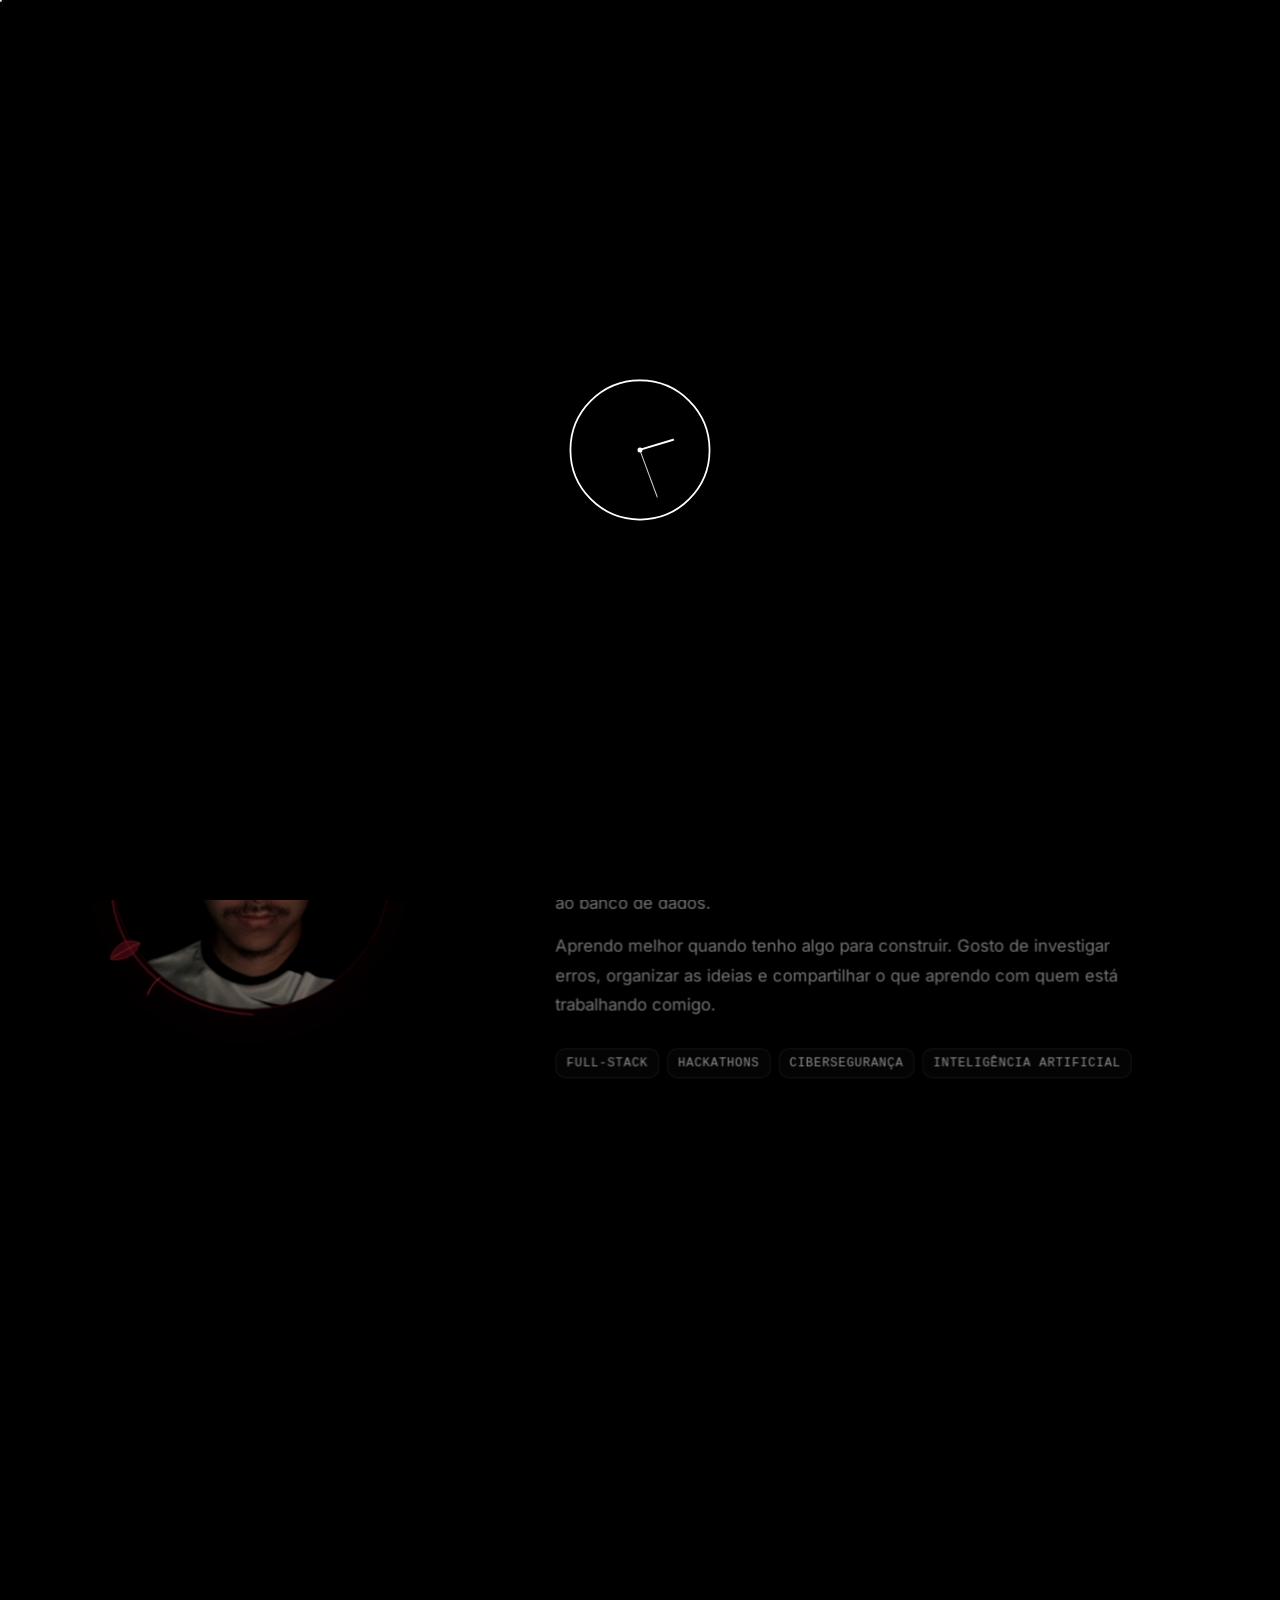
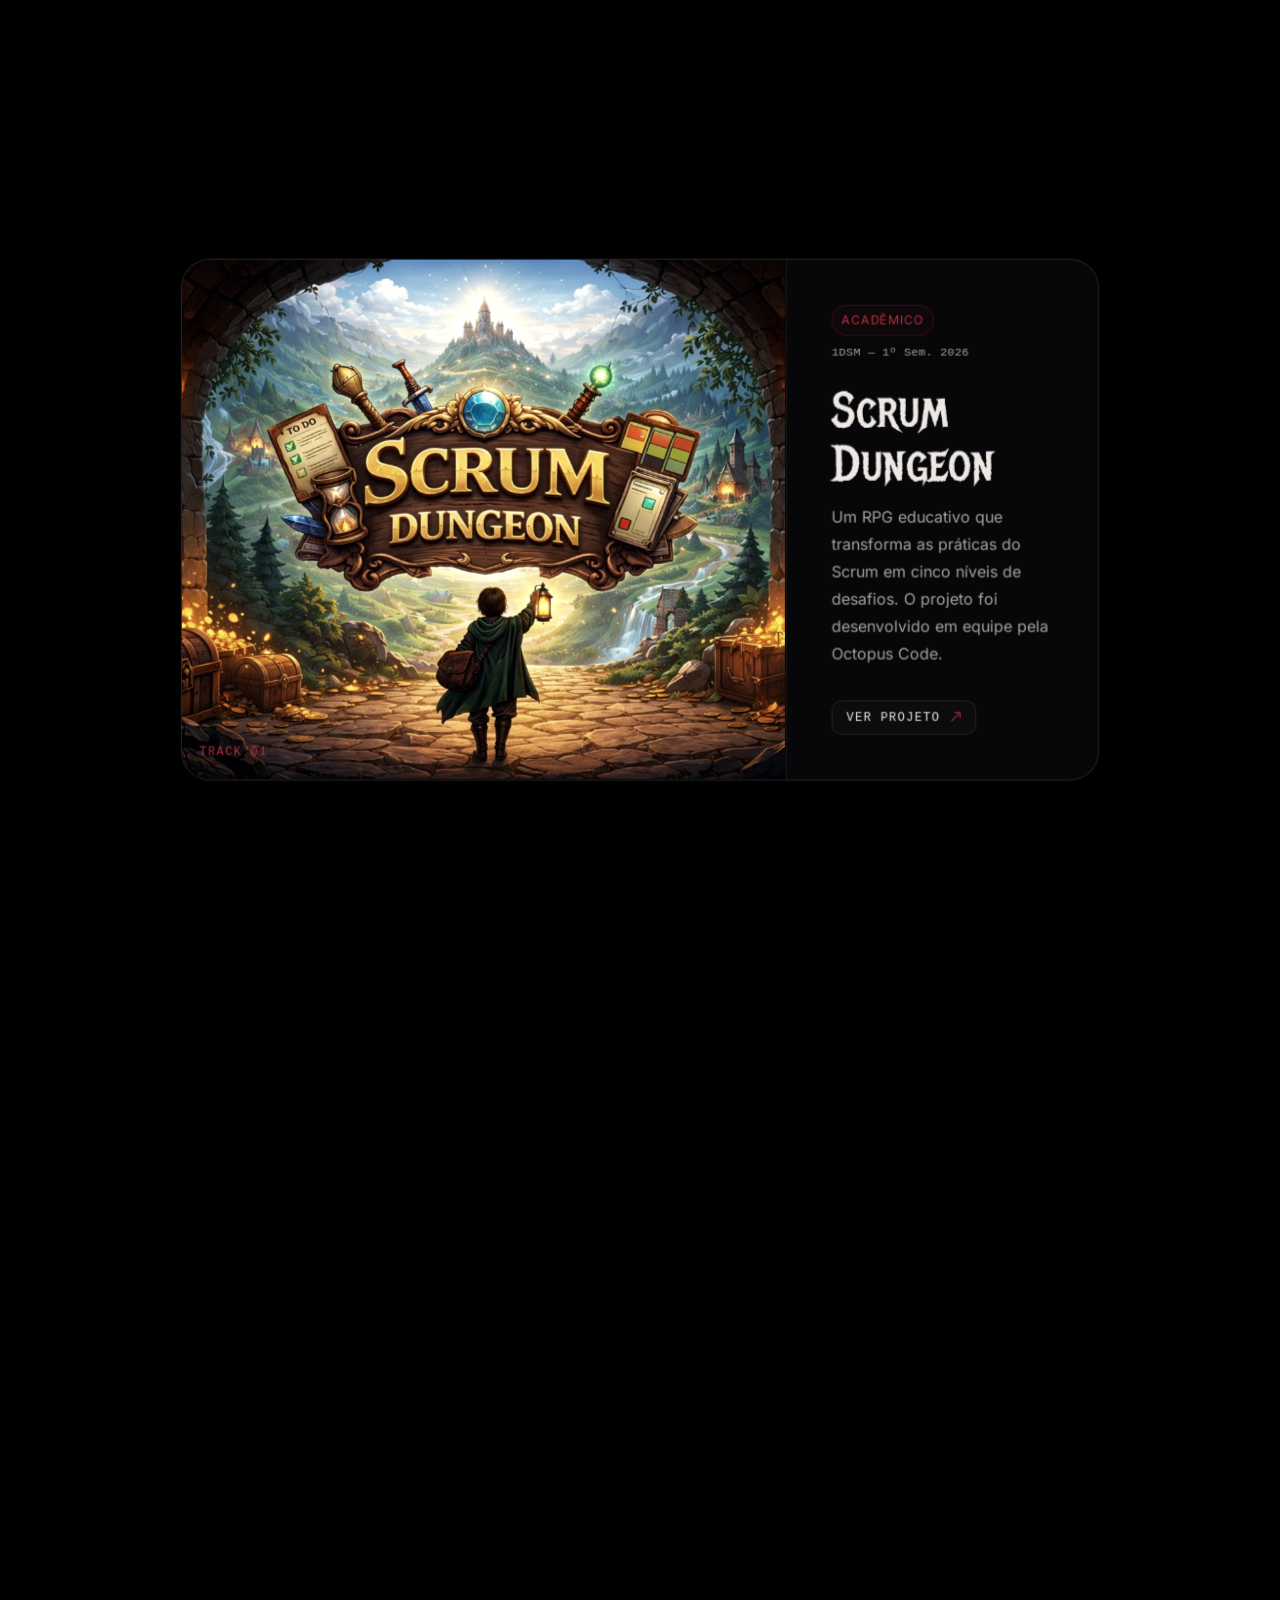
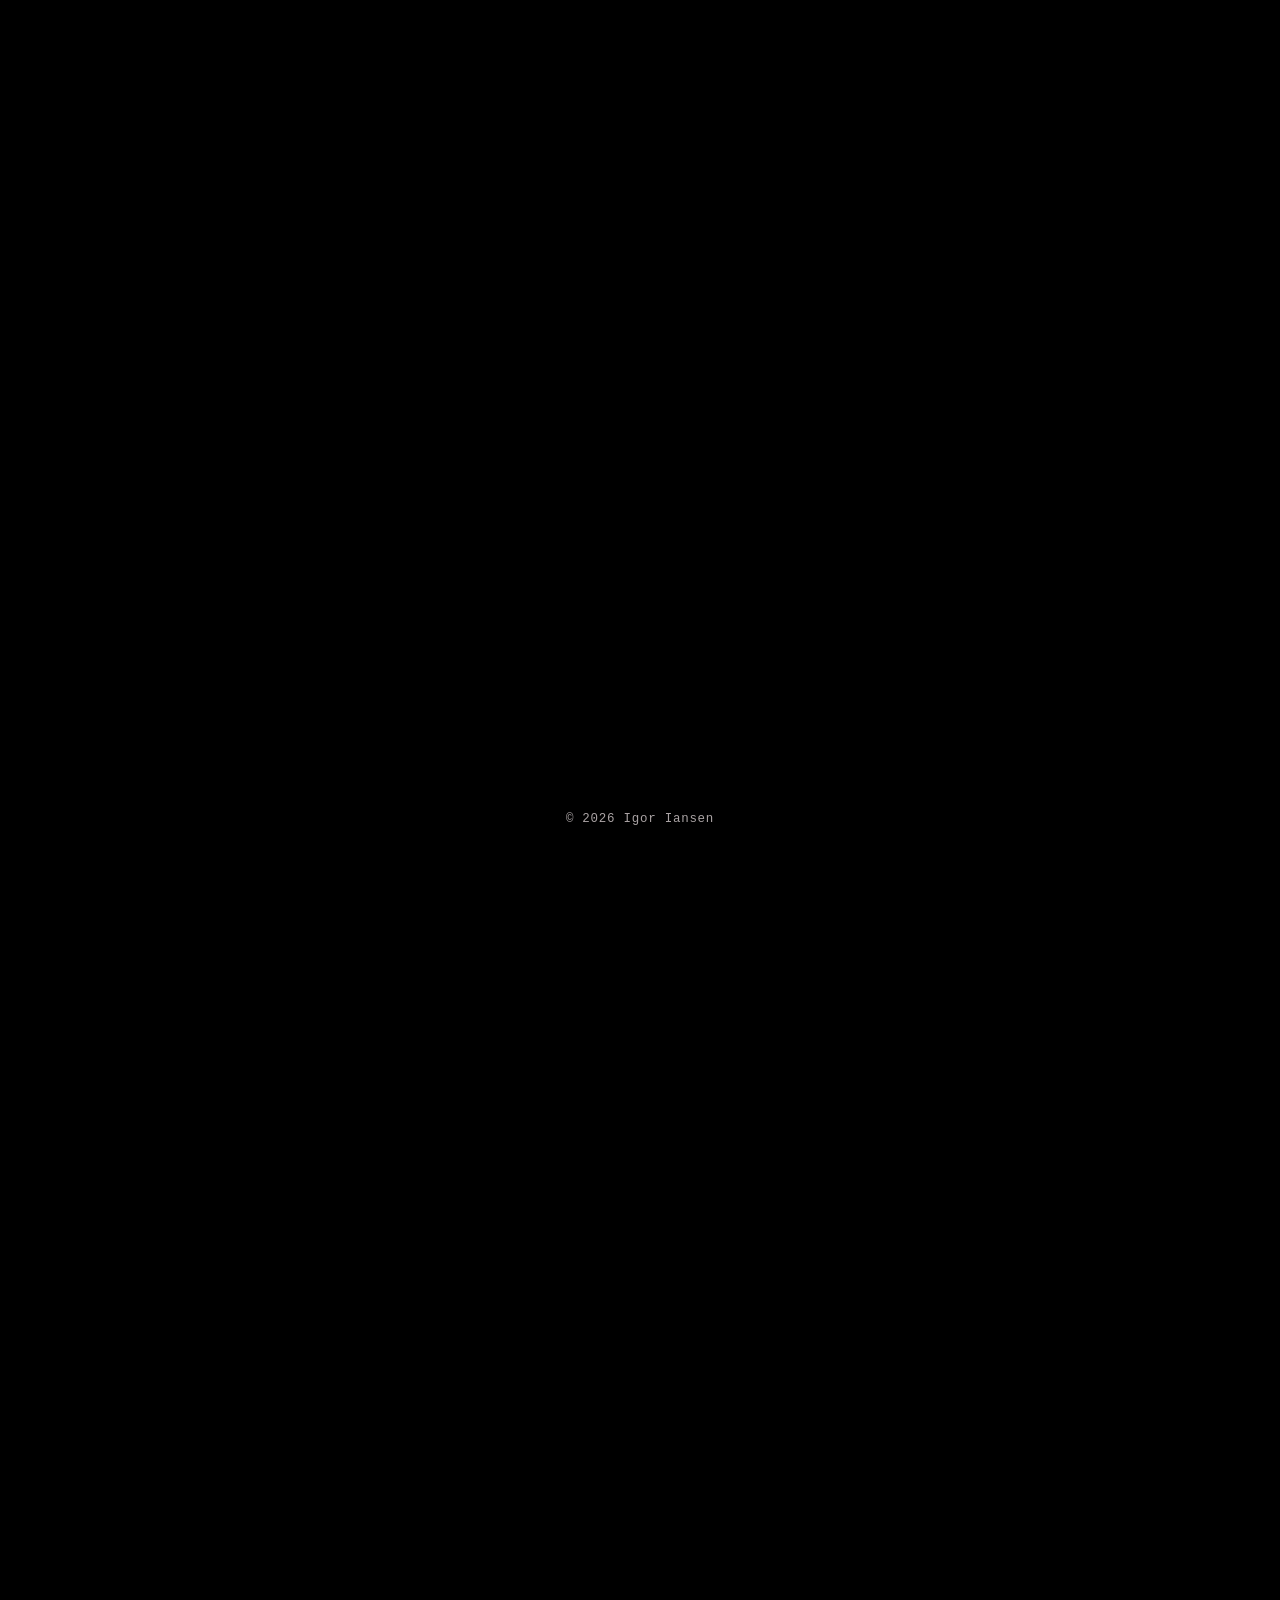
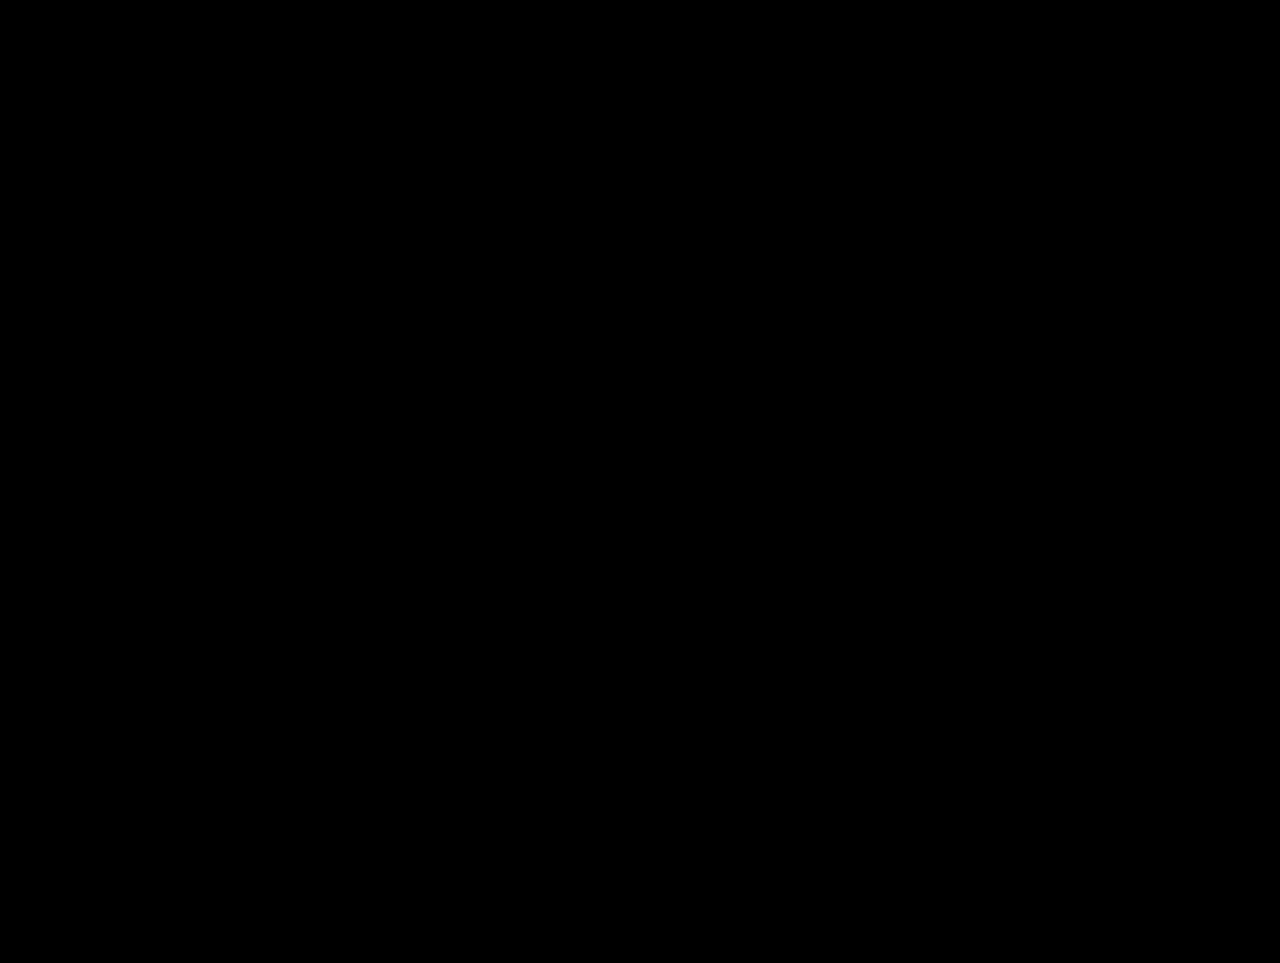
==== commit 065732cc: "feat: reformula a hero com álbum interativo e temas" ====
--- a/docs/index.html
+++ b/docs/index.html
@@ -9,7 +9,17 @@
       content="Portfólio de Igor Iansen, estudante de Desenvolvimento de Software Multiplataforma com foco em desenvolvimento full-stack."
     />
     <meta name="theme-color" content="#000000" />
-    <meta name="color-scheme" content="dark" />
+    <meta name="color-scheme" content="dark light" />
+    <script>
+      (() => {
+        try {
+          document.documentElement.dataset.theme =
+            localStorage.getItem("tema") === "light" ? "light" : "dark";
+        } catch {
+          document.documentElement.dataset.theme = "dark";
+        }
+      })();
+    </script>
     <link rel="icon" href="assets/media/drumsticks-navbar.png" />
 
     <link
@@ -40,6 +50,11 @@
       type="font/woff2"
       crossorigin
     />
+    <link
+      rel="preload"
+      href="assets/media/album-cover-dark-v1.jpg"
+      as="image"
+    />
     <link rel="stylesheet" href="assets/css/style.css" />
     <link rel="stylesheet" href="assets/css/navbar.css" />
     <link rel="stylesheet" href="assets/css/hero.css" />
@@ -49,6 +64,7 @@
     <link rel="stylesheet" href="assets/css/sections.css" />
     <link rel="stylesheet" href="assets/css/modal.css" />
     <link rel="stylesheet" href="assets/css/responsive.css" />
+    <link rel="stylesheet" href="assets/css/theme.css" />
   </head>
   <body>
     <div
@@ -88,7 +104,7 @@
           pointer-events: auto;
           transform: translateX(-50%);
         }
-        html.is-loading .hero__panels {
+        html.is-loading .hero__album-stage {
           opacity: 1;
           filter: none;
           transform: none;
@@ -97,16 +113,6 @@
           height: 100vh;
           height: 100svh;
           min-height: 620px;
-        }
-        html.is-loading .hero__panel--1 {
-          opacity: 1;
-          filter: none;
-          transform: translate3d(0, -50%, 0);
-        }
-        html.is-loading .hero__panel--2,
-        html.is-loading .hero__panel--3,
-        html.is-loading .hero__counter {
-          display: none;
         }
         .reveal,
         .info-card {
@@ -215,56 +221,62 @@
       <main id="conteudo" tabindex="-1">
         <section class="hero" id="hero">
           <div class="hero__scene">
-            <div class="hero__terminal" aria-hidden="true">
-              <div class="hero__terminal-path">~/portfolio/assets/js/main.js</div>
-              <div class="hero__terminal-code">
-                <span
-                  ><i>01</i><code><b>async function</b> iniciarApp() {</code></span
+            <h1 class="hero__accessible-title">Portfólio de Igor Iansen</h1>
+
+            <div class="hero__album-stage">
+              <div class="hero__record" aria-hidden="true">
+                <div class="hero__record-label"></div>
+              </div>
+
+              <figure class="hero__cover">
+                <img
+                  class="hero__cover-art hero__cover-art--dark"
+                  src="assets/media/album-cover-dark-v1.jpg"
+                  alt=""
+                  width="1254"
+                  height="1254"
+                  fetchpriority="high"
+                />
+                <img
+                  class="hero__cover-art hero__cover-art--light"
+                  src="assets/media/album-cover-v1.jpg"
+                  alt=""
+                  width="1254"
+                  height="1254"
+                  loading="lazy"
+                  fetchpriority="low"
+                />
+                <canvas class="hero__cover-canvas" aria-hidden="true"></canvas>
+                <figcaption class="hero__cover-copy" aria-hidden="true">
+                  <span class="hero__cover-title">Portfolio</span>
+                  <span class="hero__cover-artist">Igor Iansen</span>
+                </figcaption>
+              </figure>
+
+              <div class="hero__theme-control">
+                <span class="hero__theme-label" data-i18n="tema.rotulo"
+                  >MODO</span
                 >
-                <span
-                  ><i>02</i><code>&nbsp;&nbsp;<b>await</b> carregarIdioma(lerIdiomaSalvo());</code></span
+                <button
+                  class="hero__theme-switch"
+                  id="themeToggle"
+                  type="button"
+                  role="switch"
+                  aria-checked="false"
+                  aria-label="Ativar modo claro"
                 >
-                <span
-                  ><i>03</i><code>&nbsp;&nbsp;renderProjetos();</code></span
-                >
-                <span
-                  ><i>04</i><code>&nbsp;&nbsp;prepararEfeitos();</code></span
-                >
-                <span
-                  ><i>05</i><code>&nbsp;&nbsp;<b>await</b> iniciarIntro(atualizarReveals);</code></span
-                >
-                <span
-                  ><i>06</i><code>}</code></span
-                >
+                  <svg aria-hidden="true" viewBox="0 0 24 24">
+                    <circle cx="12" cy="12" r="3.5" />
+                    <path d="M12 2v2.2M12 19.8V22M2 12h2.2M19.8 12H22M4.9 4.9l1.55 1.55M17.55 17.55l1.55 1.55M19.1 4.9l-1.55 1.55M6.45 17.55 4.9 19.1" />
+                  </svg>
+                  <span class="hero__theme-track" aria-hidden="true">
+                    <span class="hero__theme-thumb"></span>
+                  </span>
+                  <svg aria-hidden="true" viewBox="0 0 24 24">
+                    <path d="M20 15.2A8.2 8.2 0 0 1 8.8 4 8.5 8.5 0 1 0 20 15.2Z" />
+                  </svg>
+                </button>
               </div>
-            </div>
-
-            <div class="hero__panels">
-              <article class="hero__panel hero__panel--1">
-                <h1 data-i18n="hero.title.1">
-                  <span class="hero__ghost">Meu nome é</span>
-                  <em>Igor Iansen</em>
-                </h1>
-              </article>
-              <article class="hero__panel hero__panel--2">
-                <h2 data-i18n="hero.title.2">
-                  Desenvolvo para web,
-                  <span class="hero__ghost">do front ao back</span>
-                </h2>
-              </article>
-              <article class="hero__panel hero__panel--3">
-                <h2 data-i18n="hero.title.3">
-                  <span class="hero__ghost">E este é um pouco</span> do que já
-                  construí
-                </h2>
-              </article>
-            </div>
-
-            <div class="hero__counter" aria-hidden="true">
-              <span>01</span> / 03
-            </div>
-            <div class="hero__scroll-cue" data-i18n="hero.scroll">
-              continue rolando <span>↓</span>
             </div>
           </div>
         </section>
@@ -517,24 +529,25 @@
             </h2>
             <div class="sobre__texto">
               <p data-i18n="sobre.texto.1">
-                Curso <code>Desenvolvimento de Software Multiplataforma</code>
-                na Fatec Jacareí e estou no segundo semestre. Procuro minha
-                primeira oportunidade na área enquanto continuo construindo
-                projetos e melhorando o que já sei.
+                Sou estudante de
+                <code>Desenvolvimento de Software Multiplataforma</code> e
+                desenvolvedor full-stack em início de carreira. Gosto de
+                acompanhar uma ideia de ponta a ponta, da interface à API e ao
+                banco de dados.
               </p>
               <p data-i18n="sobre.texto.2">
-                Até agora, minha experiência veio de projetos pessoais,
-                trabalhos da faculdade e hackathons. É onde uso principalmente
+                Minha experiência vem de projetos acadêmicos, pessoais e
+                hackathons. Neles, trabalho principalmente com
                 <strong
                   >JavaScript, TypeScript, React, Node.js, Express e
                   PostgreSQL</strong
-                >
-                e acompanho o desenvolvimento da interface ao banco de dados.
+                >, sempre tentando entender as decisões por trás do código.
               </p>
               <p data-i18n="sobre.texto.3">
-                Aprendo melhor quando tenho algo para construir. Gosto de
-                investigar erros, organizar as ideias e compartilhar o que
-                aprendo com quem está trabalhando comigo.
+                Aprendo melhor construindo. Gosto de investigar erros,
+                organizar problemas em partes menores e trocar conhecimento
+                com quem está trabalhando comigo. Agora, busco minha primeira
+                oportunidade profissional na área.
               </p>
             </div>
             <ul
@@ -628,25 +641,27 @@
           </h2>
           <div class="info-complementar__grid">
             <article class="info-card">
-              <h3 data-i18n="info.formacao">Faculdade</h3>
+              <h3 data-i18n="info.formacao">Formação</h3>
               <p data-i18n="info.formacao.texto">
                 Estou no 2º semestre de Desenvolvimento de Software
-                Multiplataforma na Fatec Jacareí.
+                Multiplataforma na Fatec Jacareí. É onde tenho contato com
+                diferentes etapas de um produto e desenvolvo projetos em equipe.
               </p>
             </article>
             <article class="info-card">
-              <h3 data-i18n="info.foco">O que estou estudando</h3>
+              <h3 data-i18n="info.foco">Novos interesses</h3>
               <p data-i18n="info.foco.texto">
-                Hoje, meu foco é desenvolvimento full-stack. Também estou
-                começando a estudar cibersegurança e inteligência artificial.
+                Quero explorar cibersegurança e inteligência artificial aos
+                poucos, levando o que aprender para projetos que eu possa testar
+                na prática.
               </p>
             </article>
             <article class="info-card">
-              <h3 data-i18n="info.hobbies">Quando não estou programando</h3>
+              <h3 data-i18n="info.hobbies">Fora do código</h3>
               <p data-i18n="info.hobbies.texto">
-                Toco bateria, assisto animes e gosto de jogos competitivos.
-                Também sou coroinha na paróquia da minha cidade e gosto bastante
-                de carros e motos esportivas.
+                Toco bateria, acompanho animes e gosto de jogos competitivos.
+                Também sou coroinha na paróquia da minha cidade e gosto
+                bastante de carros e motos esportivas.
               </p>
             </article>
           </div>
--- a/docs/assets/css/style.css
+++ b/docs/assets/css/style.css
@@ -32,15 +32,14 @@
   --bg: #000;
   --surface: rgba(10, 10, 12, 0.92);
   --surface-soft: rgba(238, 233, 229, 0.025);
-  --surface-hover: rgba(238, 233, 229, 0.045);
   --blood: #55131b;
   --blood-light: #b83242;
   --blood-soft: rgba(184, 50, 66, 0.09);
   --text: #eee9e5;
   --text-dim: #aaa3a4;
   --line: rgba(238, 233, 229, 0.11);
-  --line-strong: rgba(238, 233, 229, 0.2);
   --line-red: rgba(184, 50, 66, 0.3);
+  --cursor-rgb: 238, 233, 229;
   --font-display: "Metal Mania", Georgia, serif;
   --font-body: "Inter", system-ui, sans-serif;
   --font-mono: "Courier New", monospace;
@@ -51,6 +50,12 @@
   --radius-lg: 30px;
   --ease-out: cubic-bezier(0.16, 1, 0.3, 1);
   --ease-calm: cubic-bezier(0.22, 0.61, 0.36, 1);
+  --ease-ui: cubic-bezier(0.32, 0.72, 0, 1);
+  --ease-hover: cubic-bezier(0.4, 0, 0.2, 1);
+  --motion-fast: 0.28s;
+  --motion-hover: 0.4s;
+  --motion-medium: 0.48s;
+  --motion-slow: 0.68s;
 }
 
 *,
--- a/docs/assets/css/navbar.css
+++ b/docs/assets/css/navbar.css
@@ -54,8 +54,8 @@
   height: auto;
   transform: rotate(-8deg);
   transition:
-    transform 0.65s cubic-bezier(0.34, 1.4, 0.64, 1),
-    filter 0.25s ease;
+    transform var(--motion-slow) cubic-bezier(0.34, 1.4, 0.64, 1),
+    filter var(--motion-medium) ease;
 }
 
 .navbar__home:hover img,
@@ -73,7 +73,7 @@
 }
 
 .navbar__indicator {
-  --nav-indicator-scale: 0.94;
+  --nav-indicator-scale: 0.97;
   position: absolute;
   top: 0;
   left: 0;
@@ -84,6 +84,7 @@
   border-radius: 999px;
   background: rgba(184, 50, 66, 0.075);
   box-shadow: 0 8px 24px rgba(85, 19, 27, 0.14);
+  filter: blur(1.5px);
   opacity: 0;
   pointer-events: none;
   transform: translate3d(
@@ -93,15 +94,18 @@
   ) scale(var(--nav-indicator-scale));
   transform-origin: center;
   transition:
-    width 0.58s cubic-bezier(0.22, 0.61, 0.36, 1),
-    height 0.58s cubic-bezier(0.22, 0.61, 0.36, 1),
-    transform 0.58s cubic-bezier(0.22, 0.61, 0.36, 1),
-    opacity 0.3s ease;
+    width var(--motion-slow) var(--ease-ui),
+    height var(--motion-slow) var(--ease-ui),
+    transform var(--motion-slow) var(--ease-ui),
+    opacity var(--motion-hover) var(--ease-hover),
+    filter var(--motion-hover) var(--ease-hover);
+  transition-delay: 0s, 0s, 0s, 60ms, 60ms;
   will-change: width, height, transform;
 }
 .navbar__indicator.is-ready {
   --nav-indicator-scale: 1;
   opacity: 1;
+  filter: blur(0);
 }
 .navbar__indicator.is-initializing {
   transition: none;
@@ -121,9 +125,9 @@
   letter-spacing: 0.05em;
   text-decoration: none;
   transition:
-    color 0.46s ease,
-    text-shadow 0.5s ease,
-    transform 0.56s var(--ease-calm);
+    color var(--motion-hover) var(--ease-hover),
+    text-shadow var(--motion-hover) var(--ease-hover),
+    transform var(--motion-hover) var(--ease-hover);
 }
 
 .navbar__nav-link::before,
@@ -254,20 +258,17 @@
   gap: 7px;
   min-height: 42px;
   padding: 7px 11px;
-  border: 1px solid var(--line);
+  border: 0;
   border-radius: 999px;
-  background: rgba(255, 255, 255, 0.025);
+  background: transparent;
   color: var(--text-dim);
   cursor: pointer;
-  box-shadow: inset 0 1px 0 rgba(255, 255, 255, 0.04);
   transform-origin: center;
   transition:
-    color 0.25s ease,
-    background 0.25s ease,
-    border-color 0.25s ease,
-    opacity 0.18s ease,
-    transform 0.18s ease,
-    filter 0.18s ease;
+    color var(--motion-hover) var(--ease-hover),
+    opacity var(--motion-hover) var(--ease-hover),
+    transform var(--motion-hover) var(--ease-hover),
+    filter var(--motion-hover) var(--ease-hover);
 }
 
 .navbar__lang-label {
@@ -276,8 +277,8 @@
   letter-spacing: 0.08em;
   text-align: center;
   transition:
-    color 0.3s ease,
-    opacity 0.3s ease;
+    color var(--motion-hover) var(--ease-hover),
+    opacity var(--motion-hover) var(--ease-hover);
 }
 
 .navbar__lang-label--pt,
@@ -302,9 +303,9 @@
   background: rgba(255, 255, 255, 0.08);
   box-shadow: inset 0 2px 5px rgba(0, 0, 0, 0.55);
   transition:
-    background 0.35s ease,
-    border-color 0.35s ease,
-    box-shadow 0.35s ease;
+    background var(--motion-hover) var(--ease-hover),
+    border-color var(--motion-hover) var(--ease-hover),
+    box-shadow var(--motion-hover) var(--ease-hover);
 }
 
 .navbar__lang-thumb {
@@ -319,8 +320,27 @@
     0 2px 6px rgba(0, 0, 0, 0.55),
     inset 0 1px 0 #fff;
   transition:
-    transform 0.38s cubic-bezier(0.34, 1.56, 0.64, 1),
-    background 0.3s ease;
+    transform 0.54s cubic-bezier(0.32, 1.32, 0.38, 1),
+    background var(--motion-hover) var(--ease-hover),
+    box-shadow var(--motion-hover) var(--ease-hover);
+}
+
+@media (hover: hover) and (pointer: fine) {
+  .navbar__lang:hover .navbar__lang-track {
+    border-color: rgba(255, 255, 255, 0.24);
+    background: rgba(255, 255, 255, 0.11);
+  }
+
+  .navbar__lang:hover .navbar__lang-thumb {
+    box-shadow:
+      0 3px 9px rgba(0, 0, 0, 0.58),
+      inset 0 1px 0 #fff;
+  }
+
+  .navbar__lang.is-en:hover .navbar__lang-track {
+    border-color: rgba(184, 50, 66, 0.48);
+    background: rgba(184, 50, 66, 0.24);
+  }
 }
 
 .navbar__lang.is-en .navbar__lang-track {
--- a/docs/assets/css/hero.css
+++ b/docs/assets/css/hero.css
@@ -6,7 +6,7 @@
   display: grid;
   place-items: center;
   overflow: hidden;
-  background: #000;
+  background: var(--bg);
   color: var(--text);
   opacity: 1;
   transition: opacity 0.78s cubic-bezier(0.65, 0, 0.2, 1);
@@ -100,221 +100,409 @@
 
 .hero {
   position: relative;
-  height: 300svh;
-  min-height: 2100px;
+  height: 220svh;
+  min-height: 1500px;
   overflow: clip;
-  background: #000;
+  background: var(--bg);
 }
 
 .hero__scene {
   --hero-pin-y: 0px;
   position: relative;
+  display: grid;
+  width: 100%;
   height: 100vh;
   height: 100svh;
   min-height: 620px;
+  place-items: center;
   overflow: hidden;
-  background: #000;
-  isolation: isolate;
+  background: var(--bg);
   opacity: var(--hero-opacity, 1);
   transform: translate3d(0, var(--hero-pin-y), 0) scale(var(--hero-scale, 1));
+  transform-origin: center;
   will-change: opacity, transform;
 }
 
-.hero__terminal {
-  position: absolute;
-  top: 16%;
-  right: 3%;
+.hero__accessible-title {
+  position: absolute;
+  width: 1px;
+  height: 1px;
+  padding: 0;
+  overflow: hidden;
+  clip: rect(0, 0, 0, 0);
+  white-space: nowrap;
+  border: 0;
+}
+
+.hero__album-stage {
+  --cover-shift-x: 0px;
+  --cover-rotation: 0deg;
+  --record-shift-x: 0px;
+  --record-rotation: 0deg;
+  --album-lift: 0px;
+  position: relative;
+  width: min(88vw, 920px);
+  height: min(72svh, 590px);
+  opacity: 0;
+  filter: blur(8px);
+  transform: translate3d(0, calc(34px + var(--album-lift)), 0) scale(0.96);
+  transition:
+    opacity 0.82s ease 0.08s,
+    filter 0.9s ease 0.08s,
+    transform 1s var(--ease-out);
+  will-change: transform;
+}
+
+.is-loaded .hero__album-stage {
+  opacity: 1;
+  filter: blur(0);
+  transform: translate3d(0, var(--album-lift), 0) scale(1);
+}
+
+.hero__record,
+.hero__cover {
+  position: absolute;
+  top: 50%;
+  left: 50%;
+  aspect-ratio: 1;
+}
+
+.hero__record {
+  z-index: 1;
+  width: clamp(280px, 34vw, 480px);
+  border-radius: 50%;
+  background:
+    radial-gradient(circle at center, #09090a 0 7%, transparent 7.4%),
+    repeating-radial-gradient(
+      circle at center,
+      #171719 0 2px,
+      #09090b 2.5px 4px,
+      #202023 4.5px 5.5px
+    );
+  box-shadow:
+    0 34px 80px rgba(0, 0, 0, 0.62),
+    inset 0 0 0 1px rgba(255, 255, 255, 0.08);
+  transform: translate3d(
+      calc(-22% + var(--record-shift-x)),
+      -50%,
+      0
+    )
+    rotate(var(--record-rotation));
+  will-change: transform;
+}
+
+.hero__record::after {
+  content: "";
+  position: absolute;
+  inset: 1.5%;
+  border-radius: inherit;
+  background: conic-gradient(
+    from 18deg,
+    transparent 0 12%,
+    rgba(255, 255, 255, 0.1) 15%,
+    transparent 19% 47%,
+    rgba(110, 169, 206, 0.1) 51%,
+    transparent 57% 78%,
+    rgba(255, 255, 255, 0.06) 82%,
+    transparent 88%
+  );
+  mix-blend-mode: screen;
+  pointer-events: none;
+}
+
+.hero__record-label {
+  position: absolute;
+  inset: 33%;
+  z-index: 1;
+  overflow: hidden;
+  border: 1px solid rgba(255, 255, 255, 0.2);
+  border-radius: 50%;
+  background: url("../media/album-cover-dark-v1.jpg") center / 310% auto;
+  box-shadow:
+    0 0 0 8px rgba(0, 0, 0, 0.2),
+    inset 0 0 24px rgba(3, 12, 26, 0.28);
+}
+
+.hero__record-label::before {
+  content: "";
+  position: absolute;
+  inset: 0;
+  background: url("../media/album-cover-v1.jpg") center / 310% auto;
+  opacity: 0;
+  transition: opacity 0.7s var(--ease-calm);
+}
+
+[data-theme="light"] .hero__record-label::before {
+  opacity: 1;
+}
+
+.hero__record-label::after {
+  content: "";
+  position: absolute;
+  top: 50%;
+  left: 50%;
+  width: 8%;
+  aspect-ratio: 1;
+  border-radius: 50%;
+  background: #050506;
+  box-shadow: 0 0 0 2px rgba(255, 255, 255, 0.28);
+  transform: translate(-50%, -50%);
+}
+
+.hero__cover {
+  z-index: 2;
+  width: clamp(300px, 36vw, 510px);
+  aspect-ratio: 1;
+  margin: 0;
+  overflow: hidden;
+  border: 0;
+  outline: 0;
+  background: #050506;
+  box-shadow:
+    0 36px 96px rgba(0, 0, 0, 0.62),
+    0 8px 24px rgba(0, 0, 0, 0.42),
+    0 0 32px rgba(109, 13, 25, 0.12);
+  transform: translate3d(calc(-64% + var(--cover-shift-x)), -50%, 0)
+    rotate(var(--cover-rotation));
+  transform-origin: center;
+  will-change: transform;
+  transition: box-shadow 0.72s var(--ease-calm);
+}
+
+.hero__cover-art {
+  position: absolute;
+  inset: 0;
+  display: block;
+  width: 100%;
+  height: 100%;
+  object-fit: cover;
+  filter: saturate(0.92) contrast(1.035);
+  opacity: 1;
+  transition: opacity 0.72s var(--ease-calm);
+}
+
+.hero__cover-art--light {
+  opacity: 0;
+}
+
+[data-theme="light"] .hero__cover-art--dark {
+  opacity: 0;
+}
+
+[data-theme="light"] .hero__cover-art--light {
+  opacity: 1;
+}
+
+.hero__cover-canvas {
+  position: absolute;
+  inset: 0;
   z-index: 0;
-  width: min(49vw, 720px);
-  color: rgba(238, 233, 229, 0.46);
-  font: clamp(0.72rem, 1.05vw, 0.94rem)/1.75 var(--font-mono);
-  letter-spacing: 0.025em;
-  opacity: 0.42;
-  transform: perspective(1200px)
-    translate3d(var(--terminal-x, 0px), var(--terminal-y, 0px), 0)
-    rotateY(-9deg) rotateZ(-2deg);
-  transform-origin: 100% 50%;
-  will-change: transform;
-}
-
-.hero__terminal-path {
-  margin: 0 0 24px 4.2rem;
-  color: rgba(184, 50, 66, 0.62);
-  font-size: 0.75em;
-  letter-spacing: 0.16em;
-  text-transform: uppercase;
-}
-
-.hero__terminal-code {
-  display: grid;
-}
-
-.hero__terminal-code span {
-  display: grid;
-  grid-template-columns: 2.8rem minmax(0, 1fr);
-  gap: 1.35rem;
-}
-
-.hero__terminal-code i {
-  color: rgba(238, 233, 229, 0.17);
-  font-style: normal;
-  text-align: right;
-  user-select: none;
-}
-
-.hero__terminal-code code {
-  display: block;
-  width: fit-content;
-  overflow: hidden;
-  white-space: nowrap;
-  clip-path: inset(0 100% 0 0);
-}
-
-.hero__terminal-code b {
-  color: rgba(217, 248, 255, 0.68);
-  font-weight: 400;
-}
-
-.is-loaded .hero__terminal-code span:nth-child(1) code {
-  animation: terminal-type 0.7s steps(18, end) 0.3s forwards;
-}
-
-.is-loaded .hero__terminal-code span:nth-child(2) code {
-  animation: terminal-type 0.8s steps(21, end) 0.95s forwards;
-}
-
-.is-loaded .hero__terminal-code span:nth-child(3) code {
-  animation: terminal-type 0.8s steps(23, end) 1.45s forwards;
-}
-
-.is-loaded .hero__terminal-code span:nth-child(4) code {
-  animation: terminal-type 0.95s steps(29, end) 1.95s forwards;
-}
-
-.is-loaded .hero__terminal-code span:nth-child(5) code {
-  animation: terminal-type 0.25s steps(2, end) 2.65s forwards;
-}
-
-.is-loaded .hero__terminal-code span:nth-child(6) code {
-  animation: terminal-type 0.9s steps(21, end) 2.95s forwards;
-}
-
-@keyframes terminal-type {
-  to {
-    clip-path: inset(0);
-  }
-}
-
-.hero__panels {
+  width: 100%;
+  height: 100%;
+  opacity: 0;
+  transition: opacity 0.35s ease;
+}
+
+.hero__cover.is-webgl-ready .hero__cover-canvas {
+  opacity: 1;
+}
+
+.hero__cover.is-webgl-ready .hero__cover-art {
+  opacity: 0;
+}
+
+.hero__cover-copy {
   position: absolute;
   inset: 0;
   z-index: 1;
-  opacity: 0;
-  filter: blur(5px);
-  transform: translate3d(0, 30px, 0) scale(0.985);
+  color: #fff;
+  pointer-events: none;
+  transition: opacity 0.28s var(--ease-hover);
+}
+
+.hero__cover.is-webgl-ready .hero__cover-copy {
+  opacity: 0;
+}
+
+.hero__cover-title,
+.hero__cover-artist {
+  position: absolute;
+  left: 6%;
+  font-family: "Inter Tight", var(--font-body);
+  text-transform: uppercase;
+  text-shadow: 0 2px 16px rgba(0, 0, 0, 0.62);
+}
+
+.hero__cover-title {
+  top: 5.8%;
+  font-size: clamp(1.8rem, 3.45vw, 3.2rem);
+  font-weight: 650;
+  line-height: 0.9;
+  letter-spacing: 0.035em;
+  opacity: 0.76;
+}
+
+.hero__cover-artist {
+  bottom: 5.8%;
+  font-size: clamp(0.72rem, 1.05vw, 0.96rem);
+  font-weight: 600;
+  letter-spacing: 0.16em;
+  opacity: 0.94;
+}
+
+.hero__theme-control {
+  position: absolute;
+  top: calc(50% + var(--theme-control-y, 0px));
+  left: var(--theme-control-x, 80px);
+  z-index: 3;
+  display: grid;
+  justify-items: center;
+  gap: 9px;
+  padding: 12px 10px;
+  border: 1px solid var(--line);
+  border-radius: 999px;
+  background: color-mix(in srgb, var(--surface) 92%, transparent);
+  box-shadow: 0 18px 48px rgba(0, 0, 0, 0.22);
+  opacity: 0;
+  rotate: var(--cover-rotation);
+  transform: translate3d(14px, -50%, 0) scale(0.96);
+  transform-origin: center;
   transition:
-    opacity 0.82s ease,
-    filter 0.9s ease,
-    transform 1s var(--ease-out);
-}
-
-.is-loaded .hero__panels {
-  opacity: 1;
-  filter: blur(0);
-  transform: translate3d(0, 0, 0) scale(1);
-}
-
-.hero__panel {
-  --panel-opacity: 0;
-  --panel-x: 0px;
-  --panel-y: 0px;
-  --panel-rotation: 0deg;
-  position: absolute;
-  top: 50%;
-  width: min(72vw, 980px);
-  opacity: var(--panel-opacity);
-  filter: blur(var(--panel-blur, 0px));
-  transform: translate3d(var(--panel-x), calc(-50% + var(--panel-y)), 0)
-    rotate(var(--panel-rotation)) scale(var(--panel-scale, 1));
-  will-change: opacity, filter, transform;
-}
-
-.hero__panel--1 {
-  left: clamp(var(--page-pad), 10vw, 150px);
-}
-
-.hero__panel--2 {
-  right: clamp(var(--page-pad), 9vw, 140px);
-  text-align: right;
-}
-
-.hero__panel--3 {
-  left: clamp(var(--page-pad), 18vw, 280px);
-}
-
-.hero__panel h1,
-.hero__panel h2 {
-  max-width: 1050px;
-  font-family: "Inter Tight", var(--font-body);
-  font-size: clamp(3.6rem, 9.4vw, 9.8rem);
-  font-weight: 500;
-  letter-spacing: -0.072em;
-  line-height: 0.86;
-  text-wrap: balance;
-}
-
-.hero__panel--2 h2 {
-  margin-left: auto;
-}
-
-.hero__panel em {
-  color: var(--blood-light);
-  font-family: var(--font-display);
-  font-style: normal;
-  font-weight: 400;
-  letter-spacing: -0.025em;
-}
-
-.hero__ghost {
-  display: block;
-  color: rgba(238, 233, 229, 0.5);
-}
-
-.hero__counter {
-  position: absolute;
-  right: var(--page-pad);
-  bottom: clamp(30px, 5vh, 54px);
-  z-index: 2;
+    opacity 0.46s var(--ease-hover),
+    transform 0.58s var(--ease-out),
+    border-color var(--motion-hover) var(--ease-hover),
+    background var(--motion-hover) var(--ease-hover);
+  pointer-events: none;
+}
+
+.hero__theme-control::after {
+  content: "";
+  position: absolute;
+  top: 0;
+  right: -22px;
+  width: 22px;
+  height: 100%;
+}
+
+.hero__album-stage.is-theme-control-visible .hero__theme-control,
+.hero__theme-control:focus-within {
+  opacity: 1;
+  transform: translate3d(0, -50%, 0) scale(1);
+  pointer-events: auto;
+}
+
+.hero__theme-label {
   color: var(--text-dim);
-  font: 0.75rem/1 var(--font-mono);
-  letter-spacing: 0.12em;
-}
-
-.hero__counter span {
+  font: 0.57rem/1 var(--font-mono);
+  letter-spacing: 0.13em;
+  writing-mode: vertical-rl;
+}
+
+.hero__theme-switch {
+  display: grid;
+  justify-items: center;
+  gap: 7px;
+  padding: 0;
+  border: 0;
+  color: var(--text-dim);
+  background: transparent;
+  cursor: pointer;
+}
+
+.hero__theme-switch svg {
+  width: 15px;
+  height: 15px;
+  fill: none;
+  stroke: currentColor;
+  stroke-width: 1.5;
+  stroke-linecap: round;
+  stroke-linejoin: round;
+  transition:
+    color var(--motion-hover) var(--ease-hover),
+    transform var(--motion-hover) var(--ease-out);
+}
+
+.hero__theme-track {
+  position: relative;
+  width: 18px;
+  height: 38px;
+  border: 1px solid var(--line);
+  border-radius: 999px;
+  background: var(--surface-soft);
+}
+
+.hero__theme-thumb {
+  position: absolute;
+  bottom: 3px;
+  left: 3px;
+  width: 10px;
+  height: 10px;
+  border-radius: 50%;
+  background: var(--text);
+  box-shadow: 0 2px 8px rgba(0, 0, 0, 0.32);
+  transition: transform 0.62s var(--ease-ui);
+}
+
+.hero__theme-switch.is-light .hero__theme-thumb {
+  transform: translateY(-20px);
+}
+
+.hero__theme-switch:hover svg:first-child,
+.hero__theme-switch.is-light svg:first-child,
+.hero__theme-switch:not(.is-light) svg:last-child {
   color: var(--text);
-}
-
-.hero__scroll-cue {
-  position: absolute;
-  bottom: clamp(28px, 5vh, 52px);
-  left: 50%;
-  z-index: 2;
-  display: flex;
-  align-items: center;
-  gap: 12px;
-  color: var(--text-dim);
-  font: 0.72rem/1 var(--font-mono);
-  letter-spacing: 0.12em;
-  transform: translateX(-50%);
-  animation: hero-float 4s ease-in-out infinite;
-}
-
-.hero__scroll-cue span {
-  color: var(--text);
-}
-
-@keyframes hero-float {
-  50% {
-    transform: translate(-50%, 8px);
-  }
-}
+  transform: scale(1.08);
+}
+
+@media (max-width: 780px) {
+  .hero {
+    height: 210svh;
+    min-height: 1320px;
+  }
+
+  .hero__scene {
+    min-height: 600px;
+  }
+
+  .hero__album-stage {
+    width: 100vw;
+    height: min(72svh, 600px);
+  }
+
+  .hero__cover {
+    width: min(72vw, 430px);
+    transform: translate3d(calc(-58% + var(--cover-shift-x)), -50%, 0)
+      rotate(var(--cover-rotation));
+  }
+
+  .hero__record {
+    width: min(68vw, 405px);
+    transform: translate3d(
+        calc(-25% + var(--record-shift-x)),
+        -50%,
+        0
+      )
+      rotate(var(--record-rotation));
+  }
+
+}
+
+@media (max-width: 500px) {
+  .hero {
+    height: 200svh;
+    min-height: 1180px;
+  }
+
+  .hero__album-stage {
+    height: min(66svh, 520px);
+  }
+
+  .hero__cover {
+    width: min(76vw, 350px);
+  }
+
+  .hero__record {
+    width: min(70vw, 328px);
+  }
+
+}
--- a/docs/assets/css/stack.css
+++ b/docs/assets/css/stack.css
@@ -3,8 +3,6 @@
   width: 100%;
   overflow-x: auto;
   padding: 38px 0 14px;
-  border-block: 1px solid rgba(238, 233, 229, 0.07);
-  background: rgba(8, 4, 6, 0.34);
   scrollbar-width: none;
 }
 .ticker::-webkit-scrollbar {
@@ -29,10 +27,6 @@
 .ticker__track.is-running {
   animation: ticker-scroll 48s linear infinite;
 }
-.ticker:hover .ticker__track.is-running,
-.ticker:focus-within .ticker__track.is-running {
-  animation-play-state: paused;
-}
 .ticker__group {
   display: flex;
   flex: 0 0 auto;
@@ -50,15 +44,10 @@
   place-items: center;
   align-content: center;
   gap: 11px;
-  border: 1px solid rgba(238, 233, 229, 0.09);
-  border-radius: 14px;
-  background: var(--surface-soft);
   color: rgba(238, 233, 229, 0.7);
   transition:
-    color 0.42s ease,
-    border-color 0.48s var(--ease-calm),
-    background 0.5s var(--ease-calm),
-    opacity 0.4s ease;
+    color var(--motion-hover) var(--ease-hover),
+    opacity var(--motion-hover) var(--ease-hover);
 }
 
 .ticker-tech svg {
@@ -67,8 +56,8 @@
   fill: currentColor;
   opacity: 0.82;
   transition:
-    opacity 0.42s ease,
-    transform 0.52s var(--ease-calm);
+    opacity var(--motion-hover) var(--ease-hover),
+    transform var(--motion-hover) var(--ease-hover);
 }
 .ticker-tech span {
   max-width: 100%;
@@ -82,8 +71,6 @@
 }
 .ticker-tech:hover {
   color: var(--text);
-  border-color: rgba(184, 50, 66, 0.4);
-  background: rgba(184, 50, 66, 0.065);
 }
 .ticker-tech:hover svg {
   opacity: 1;
@@ -118,17 +105,3 @@
 .info-card.is-visible {
   pointer-events: auto;
 }
-
-[data-i18n]:not(.skip-link),
-#projetosGrid {
-  transition:
-    opacity 0.42s ease,
-    transform 0.48s var(--ease-out),
-    filter 0.36s ease;
-}
-html.is-changing-language [data-i18n]:not(.skip-link),
-html.is-changing-language #projetosGrid {
-  opacity: 0;
-  transform: translateY(-5px);
-  filter: blur(3px);
-}
--- a/docs/assets/css/about.css
+++ b/docs/assets/css/about.css
@@ -199,11 +199,11 @@
   letter-spacing: 0.055em;
   text-transform: uppercase;
   transition:
-    color 0.38s ease,
-    background 0.48s var(--ease-calm),
-    border-color 0.48s var(--ease-calm),
-    box-shadow 0.52s var(--ease-calm),
-    transform 0.52s var(--ease-calm);
+    color var(--motion-hover) var(--ease-hover),
+    background var(--motion-hover) var(--ease-hover),
+    border-color var(--motion-hover) var(--ease-hover),
+    box-shadow var(--motion-hover) var(--ease-hover),
+    transform var(--motion-hover) var(--ease-hover);
 }
 
 @media (hover: hover) and (pointer: fine) {
--- a/docs/assets/css/projects.css
+++ b/docs/assets/css/projects.css
@@ -36,10 +36,10 @@
   pointer-events: none;
   transform: translate3d(var(--indicator-x, 0), var(--indicator-y, 0), 0);
   transition:
-    width 0.58s cubic-bezier(0.22, 0.61, 0.36, 1),
-    height 0.58s cubic-bezier(0.22, 0.61, 0.36, 1),
-    transform 0.58s cubic-bezier(0.22, 0.61, 0.36, 1),
-    opacity 0.3s ease;
+    width var(--motion-slow) var(--ease-ui),
+    height var(--motion-slow) var(--ease-ui),
+    transform var(--motion-slow) var(--ease-ui),
+    opacity var(--motion-medium) ease;
   will-change: width, height, transform;
 }
 .projetos__filtro-indicator.is-ready {
@@ -59,24 +59,35 @@
   background: var(--surface-soft);
   color: var(--text-dim);
   cursor: pointer;
+  box-shadow: 0 0 0 rgba(85, 19, 27, 0);
+  transform: translateY(0);
   font-size: 0.8rem;
   letter-spacing: 0.055em;
   text-transform: uppercase;
   transition:
-    color 0.42s ease,
-    border-color 0.48s var(--ease-calm),
-    background 0.48s var(--ease-calm),
-    opacity 0.3s ease;
+    color var(--motion-hover) var(--ease-hover),
+    border-color var(--motion-hover) var(--ease-hover),
+    background var(--motion-hover) var(--ease-hover),
+    box-shadow var(--motion-hover) var(--ease-hover),
+    opacity var(--motion-hover) var(--ease-hover),
+    transform var(--motion-hover) var(--ease-hover);
 }
 .filtro-btn:hover {
   color: var(--text);
-  border-color: rgba(184, 50, 66, 0.36);
-  background: rgba(184, 50, 66, 0.06);
+  border-color: rgba(184, 50, 66, 0.32);
+  background: rgba(184, 50, 66, 0.04);
+  box-shadow: 0 9px 24px rgba(85, 19, 27, 0.12);
+  transform: translateY(-2px);
 }
 .filtro-btn.is-active {
   color: var(--text);
   border-color: transparent;
   background: transparent;
+  box-shadow: none;
+  transform: translateY(0);
+}
+.filtro-btn:active {
+  transform: translateY(0) scale(0.97);
 }
 .projetos__grid {
   position: relative;
@@ -98,8 +109,8 @@
   box-shadow: 0 26px 80px rgba(0, 0, 0, 0.34);
   cursor: pointer;
   transition:
-    border-color 0.3s ease,
-    box-shadow 0.35s ease;
+    border-color var(--motion-hover) var(--ease-hover),
+    box-shadow var(--motion-hover) var(--ease-hover);
 }
 
 .projetos__grid .projeto-card {
@@ -170,6 +181,12 @@
   background: #050506;
 }
 @media (hover: hover) and (pointer: fine) {
+  .projeto-card:hover:not(.is-video-playing) .projeto-card__media img,
+  .projeto-card:focus-visible:not(.is-video-playing) .projeto-card__media img {
+    filter: saturate(0.8) contrast(1.09);
+    transform: translate3d(0, var(--media-parallax, 0), 0) scale(1.018);
+  }
+
   .projeto-card.is-video-playing .projeto-card__media img {
     opacity: 0;
     filter: saturate(0.55) contrast(1.04) blur(9px);
@@ -246,10 +263,10 @@
   font: 0.78rem/1 var(--font-mono);
   letter-spacing: 0.1em;
   transition:
-    color 0.42s ease,
-    border-color 0.48s var(--ease-calm),
-    background 0.48s var(--ease-calm),
-    transform 0.5s var(--ease-calm);
+    color var(--motion-hover) var(--ease-hover),
+    border-color var(--motion-hover) var(--ease-hover),
+    background var(--motion-hover) var(--ease-hover),
+    transform var(--motion-hover) var(--ease-hover);
 }
 .projeto-card__abrir-seta {
   position: relative;
@@ -257,7 +274,7 @@
   width: 13px;
   height: 13px;
   color: var(--blood-light);
-  transition: transform 0.5s var(--ease-calm);
+  transition: transform var(--motion-hover) var(--ease-hover);
 }
 .projeto-card__abrir-seta::before {
   content: "";
--- a/docs/assets/css/sections.css
+++ b/docs/assets/css/sections.css
@@ -22,10 +22,10 @@
   background: var(--surface-soft);
   translate: 0 0;
   transition:
-    translate 0.55s var(--ease-calm),
-    border-color 0.5s var(--ease-calm),
-    background 0.55s var(--ease-calm),
-    box-shadow 0.55s var(--ease-calm);
+    translate var(--motion-hover) var(--ease-hover),
+    border-color var(--motion-hover) var(--ease-hover),
+    background var(--motion-hover) var(--ease-hover),
+    box-shadow var(--motion-hover) var(--ease-hover);
 }
 .info-card h3 {
   margin: 0 0 15px;
@@ -33,8 +33,8 @@
   font-size: 1.125rem;
   font-weight: 700;
   transition:
-    color 0.45s ease,
-    transform 0.52s var(--ease-calm);
+    color var(--motion-hover) var(--ease-hover),
+    transform var(--motion-hover) var(--ease-hover);
 }
 .info-card p {
   color: var(--text-dim);
@@ -100,11 +100,11 @@
   text-decoration: none;
   text-transform: uppercase;
   transition:
-    color 0.42s ease,
-    background 0.48s var(--ease-calm),
-    border-color 0.48s var(--ease-calm),
-    box-shadow 0.52s var(--ease-calm),
-    transform 0.5s var(--ease-calm);
+    color var(--motion-hover) var(--ease-hover),
+    background var(--motion-hover) var(--ease-hover),
+    border-color var(--motion-hover) var(--ease-hover),
+    box-shadow var(--motion-hover) var(--ease-hover),
+    transform var(--motion-hover) var(--ease-hover);
 }
 .btn-contato--icone {
   width: 58px;
@@ -120,8 +120,8 @@
   width: 28px;
   height: 28px;
   transition:
-    filter 0.42s ease,
-    transform 0.5s var(--ease-calm);
+    filter var(--motion-hover) var(--ease-hover),
+    transform var(--motion-hover) var(--ease-hover);
 }
 .btn-contato:hover,
 .btn-contato:focus-visible {
--- a/docs/assets/css/modal.css
+++ b/docs/assets/css/modal.css
@@ -12,9 +12,9 @@
   pointer-events: none;
   backdrop-filter: blur(0);
   transition:
-    opacity 0.42s ease,
-    backdrop-filter 0.52s ease,
-    visibility 0s linear 0.52s;
+    opacity var(--motion-medium) ease,
+    backdrop-filter var(--motion-slow) var(--ease-ui),
+    visibility 0s linear var(--motion-slow);
 }
 .modal-overlay.is-active {
   visibility: visible;
@@ -49,9 +49,9 @@
     scale(var(--modal-from-scale, 0.82));
   transform-origin: center;
   transition:
-    opacity 0.34s ease,
-    transform 0.58s cubic-bezier(0.16, 1, 0.3, 1),
-    border-radius 0.58s cubic-bezier(0.16, 1, 0.3, 1);
+    opacity var(--motion-medium) ease,
+    transform var(--motion-slow) var(--ease-out),
+    border-radius var(--motion-slow) var(--ease-out);
   will-change: opacity, transform;
 }
 .modal-overlay.is-open .modal {
@@ -114,11 +114,11 @@
   line-height: 1;
   transform-origin: center;
   transition:
-    color 0.4s ease,
-    background 0.46s var(--ease-calm),
-    border-color 0.46s var(--ease-calm),
-    box-shadow 0.5s var(--ease-calm),
-    transform 0.48s var(--ease-calm);
+    color var(--motion-hover) var(--ease-hover),
+    background var(--motion-hover) var(--ease-hover),
+    border-color var(--motion-hover) var(--ease-hover),
+    box-shadow var(--motion-hover) var(--ease-hover),
+    transform var(--motion-hover) var(--ease-hover);
 }
 .modal__close::before,
 .modal__close::after {
@@ -205,11 +205,11 @@
   border-color: rgba(184, 50, 66, 0.24);
   background: rgba(184, 50, 66, 0.025);
   transition:
-    color 0.4s ease,
-    background 0.46s var(--ease-calm),
-    border-color 0.46s var(--ease-calm),
-    box-shadow 0.5s var(--ease-calm),
-    transform 0.48s var(--ease-calm);
+    color var(--motion-hover) var(--ease-hover),
+    background var(--motion-hover) var(--ease-hover),
+    border-color var(--motion-hover) var(--ease-hover),
+    box-shadow var(--motion-hover) var(--ease-hover),
+    transform var(--motion-hover) var(--ease-hover);
 }
 .modal__repo-arrow {
   position: relative;
@@ -217,7 +217,7 @@
   width: 14px;
   height: 14px;
   color: var(--blood-light);
-  transition: transform 0.5s var(--ease-calm);
+  transition: transform var(--motion-hover) var(--ease-hover);
 }
 .modal__repo-arrow::before {
   content: "";
--- a/docs/assets/css/responsive.css
+++ b/docs/assets/css/responsive.css
@@ -49,38 +49,6 @@
   .navbar__links {
     display: flex;
   }
-  .hero {
-    height: 270svh;
-    min-height: 1700px;
-  }
-  .hero__scene {
-    min-height: 600px;
-  }
-  .hero__terminal {
-    right: -18%;
-    width: min(88vw, 620px);
-    opacity: 0.22;
-    transform: rotate(-4deg);
-    will-change: auto;
-  }
-  .hero__panel {
-    width: calc(100% - 48px);
-    will-change: opacity, transform;
-  }
-  .hero__panel--1,
-  .hero__panel--3 {
-    left: 24px;
-  }
-  .hero__panel--2 {
-    right: 24px;
-  }
-  .hero__panel h1,
-  .hero__panel h2 {
-    font-size: clamp(3.4rem, 12.5vw, 7rem);
-  }
-  .hero__counter {
-    right: 24px;
-  }
   .sobre,
   .projetos,
   .info-complementar,
@@ -139,12 +107,6 @@
 }
 
 @media (max-width: 500px) {
-  .hero__terminal {
-    top: 20%;
-    right: -34%;
-    width: 118vw;
-    opacity: 0.2;
-  }
   .navbar {
     grid-template-columns: auto minmax(0, 1fr) auto;
     gap: 4px;
@@ -184,15 +146,6 @@
   }
   .navbar__lang.is-en .navbar__lang-thumb {
     transform: translateX(14px);
-  }
-  .hero {
-    height: 280svh;
-    min-height: 1680px;
-  }
-  .hero__panel h1,
-  .hero__panel h2 {
-    font-size: clamp(3.1rem, 16vw, 5.2rem);
-    line-height: 0.92;
   }
   .ticker {
     padding-top: 36px;
@@ -263,10 +216,6 @@
   #cursorCanvas {
     display: none;
   }
-  .hero__terminal-code code {
-    animation: none;
-    clip-path: none;
-  }
   .reveal,
   .projeto-card,
   .info-card {
@@ -284,29 +233,18 @@
     padding: clamp(130px, 18vh, 190px) var(--page-pad) 110px;
     transform: none !important;
   }
-  .hero__panels {
-    position: relative;
-    display: grid;
-    gap: clamp(72px, 12vh, 120px);
-  }
-  .hero__panel,
-  .hero__panel--1,
-  .hero__panel--2,
-  .hero__panel--3 {
-    position: relative;
-    top: auto;
-    right: auto;
-    left: auto;
-    width: min(100%, 980px);
+  .hero__album-stage {
     opacity: 1 !important;
     filter: none !important;
     transform: none !important;
   }
-  .hero__scroll-cue {
-    display: none;
-  }
-  .hero__counter {
-    display: none;
+
+  .hero__cover {
+    transform: translate3d(-64%, -50%, 0) !important;
+  }
+
+  .hero__record {
+    transform: translate3d(-22%, -50%, 0) !important;
   }
   .vine__stem--1,
   .petal,
--- a/docs/assets/css/theme.css
+++ b/docs/assets/css/theme.css
@@ -0,0 +1,201 @@
+:root[data-theme="light"] {
+  color-scheme: light;
+  --bg: #eeeae4;
+  --surface: rgba(249, 247, 243, 0.94);
+  --surface-soft: rgba(35, 28, 31, 0.035);
+  --blood: #701a25;
+  --blood-light: #a82334;
+  --blood-soft: rgba(168, 35, 52, 0.1);
+  --text: #1d191a;
+  --text-dim: #665f61;
+  --line: rgba(35, 28, 31, 0.13);
+  --line-red: rgba(168, 35, 52, 0.3);
+  --cursor-rgb: 0, 0, 0;
+}
+
+::view-transition-old(root),
+::view-transition-new(root) {
+  animation-duration: 0.58s;
+  animation-timing-function: var(--ease-calm);
+}
+
+::view-transition-old(root) {
+  animation-name: theme-fade-out;
+}
+
+::view-transition-new(root) {
+  animation-name: theme-fade-in;
+}
+
+@keyframes theme-fade-out {
+  to {
+    opacity: 0.18;
+    filter: blur(2px);
+  }
+}
+
+@keyframes theme-fade-in {
+  from {
+    opacity: 0.18;
+    filter: blur(2px);
+  }
+}
+
+[data-theme="light"] {
+  scrollbar-color: var(--blood) #ded9d3;
+}
+
+[data-theme="light"] ::-webkit-scrollbar-track {
+  background: #ded9d3;
+}
+
+[data-theme="light"] ::-webkit-scrollbar-thumb {
+  border-color: #ded9d3;
+}
+
+[data-theme="light"] body::before {
+  opacity: 0.24;
+}
+
+[data-theme="light"] .site-loader {
+  background: var(--bg);
+  color: var(--text);
+}
+
+[data-theme="light"] .loader-clock__track {
+  stroke: rgba(29, 25, 26, 0.16);
+}
+
+[data-theme="light"] .loader-clock__progress {
+  stroke: var(--text);
+}
+
+[data-theme="light"] .loader-clock__hand,
+[data-theme="light"] .loader-clock__pin {
+  background: var(--text);
+}
+
+[data-theme="light"] .loader-clock__hand--minute {
+  background: rgba(29, 25, 26, 0.76);
+}
+
+[data-theme="light"] .navbar {
+  background: rgba(244, 241, 236, 0.84);
+  box-shadow:
+    0 16px 46px rgba(44, 31, 34, 0.12),
+    inset 0 1px 0 rgba(255, 255, 255, 0.72);
+}
+
+[data-theme="light"] .navbar.is-scrolled {
+  background: rgba(241, 237, 231, 0.95);
+}
+
+[data-theme="light"] .navbar__home img {
+  filter: brightness(0.16);
+}
+
+[data-theme="light"] .navbar__home:hover img,
+[data-theme="light"] .navbar__home:focus-visible img {
+  filter: brightness(0.08);
+}
+
+[data-theme="light"] .navbar__lang-track {
+  border-color: rgba(29, 25, 26, 0.18);
+  background: rgba(29, 25, 26, 0.07);
+  box-shadow: inset 0 2px 5px rgba(37, 26, 29, 0.16);
+}
+
+[data-theme="light"] .navbar__lang-thumb {
+  background: var(--text);
+  box-shadow: 0 2px 6px rgba(37, 26, 29, 0.24);
+}
+
+[data-theme="light"] .sobre__texto code,
+[data-theme="light"] .sobre__interesses li,
+[data-theme="light"] .modal__tech-list span {
+  color: #51494b;
+}
+
+[data-theme="light"] .petal {
+  fill: #eadadd;
+}
+
+[data-theme="light"] .petal--inner {
+  fill: #dfc5ca;
+}
+
+[data-theme="light"] .projeto-card {
+  border-color: var(--line);
+  box-shadow: 0 26px 70px rgba(43, 31, 34, 0.13);
+}
+
+[data-theme="light"] .projeto-card:hover,
+[data-theme="light"] .projeto-card:focus-visible {
+  border-color: rgba(168, 35, 52, 0.38);
+  box-shadow: 0 34px 85px rgba(43, 31, 34, 0.18);
+}
+
+[data-theme="light"] .projeto-card__media,
+[data-theme="light"] .projeto-card__media--placeholder {
+  background: #d8d3ce;
+}
+
+[data-theme="light"] .projeto-card__body {
+  border-color: var(--line);
+  background: rgba(255, 255, 255, 0.18);
+}
+
+[data-theme="light"] .projetos__grid
+  .projeto-card:nth-child(even)
+  .projeto-card__body {
+  border-color: var(--line);
+}
+
+[data-theme="light"] .modal-overlay {
+  background: rgba(36, 26, 29, 0.52);
+}
+
+[data-theme="light"] .modal {
+  background: rgba(247, 244, 239, 0.97);
+  box-shadow:
+    0 38px 110px rgba(43, 31, 34, 0.3),
+    inset 0 1px 0 rgba(255, 255, 255, 0.8);
+}
+
+[data-theme="light"] .modal__close {
+  background: rgba(29, 25, 26, 0.035);
+}
+
+[data-theme="light"] .info-card:hover h3 {
+  color: var(--text);
+}
+
+[data-theme="light"] .ticker-tech {
+  color: rgba(29, 25, 26, 0.66);
+}
+
+[data-theme="light"] .btn-contato--icone img {
+  filter: brightness(0.18);
+}
+
+[data-theme="light"] .btn-contato--icone:hover img,
+[data-theme="light"] .btn-contato--icone:focus-visible img {
+  filter: brightness(0.06);
+}
+
+[data-theme="light"] .hero__cover {
+  box-shadow:
+    0 34px 80px rgba(44, 31, 34, 0.24),
+    0 8px 22px rgba(44, 31, 34, 0.16);
+}
+
+[data-theme="light"] .hero__theme-control {
+  box-shadow: 0 18px 44px rgba(44, 31, 34, 0.13);
+}
+
+@media (prefers-reduced-motion: reduce) {
+  ::view-transition-old(root),
+  ::view-transition-new(root) {
+    animation-duration: 0.01ms;
+  }
+}
